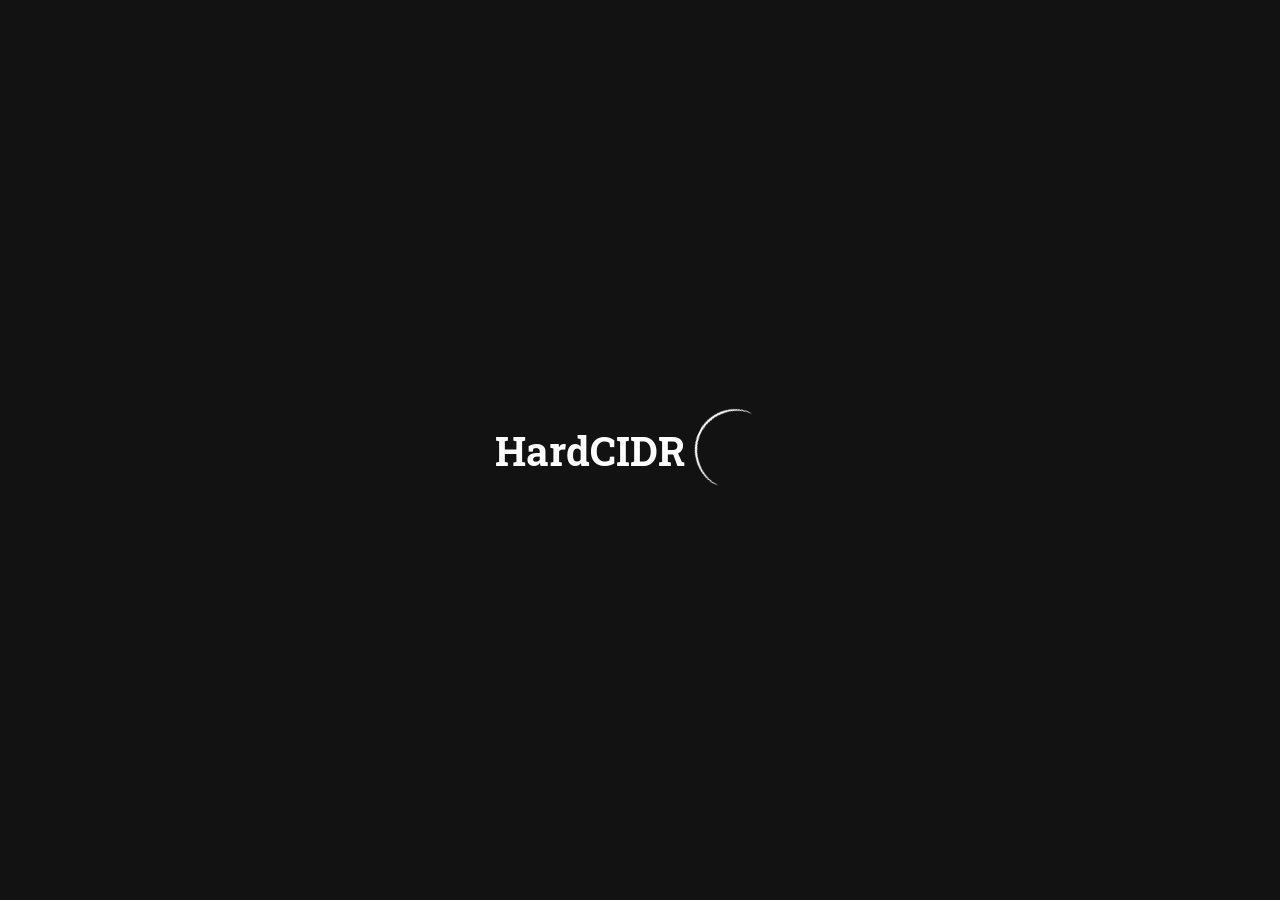
==== index.html @ 66756f62 "initial commit" ====
<!DOCTYPE html>
<html lang="en">
	<head>
		<meta charset="utf-8">
		<title>HardCIDR | Kyle LePrevost</title>
		<meta name="description" content="NAFIDA - Responsive Personal Business Card Template">
		<meta name="viewport" content="width=device-width, initial-scale=1">
		<!-- LinearIcons -->
		<link rel="stylesheet" href="fonts/Linearicons-Free-v1.0.0/Web Font/style.css">
		<!-- Awesomefont -->
		<link rel="stylesheet" href="fonts/font-awesome-4.7.0/css/font-awesome.min.css">
		<!-- General CSS Settings -->
		<link rel="stylesheet" href="css/general_style.css">
		<!-- Main Style of the template -->
		<link rel="stylesheet" href="css/main_style.css">
		<!-- Reseters -->
		<link rel="stylesheet" href="css/reset_style.css">
		<!-- Fav Icon -->
		<link rel="shortcut icon" href="favicon.ico">
	</head>
	<body>
		
		<!-- Youtube Background -->
		<div class="lx-youtube-background">
			<div class="lx-youtube-screen" id="tv" data-video-id="s0ii3Tcz6a8" data-video-start-from="0" ></div>
		</div>
		<!-- End Youtube Background -->

		<!-- Wrapper -->
		<div class="lx-wrapper" data-background="" data-background-color="#000000">	

			<!-- Loader -->
			<div class="lx-loader">
				<h1>HardCIDR</h1>
				<img src="images/ring.svg" alt="Loading" />
			</div>
			<!-- End Loader -->
			
			<!-- Main Content -->
			<div class="lx-g1-f">
				<div class="lx-main-content">					
					<div class="lx-g8-f lx-p-10">
					
						<!-- Main Menu -->
						<div class="lx-main-menu">
							<i class="lnr lnr-menu"></i>
							<ul>
								<li><a href="javascript:;" class="active" data-title="lx-home" data-url="index-3.html#home"><i class="lnr lnr-home"></i>Home</a></li>
								<li><a href="javascript:;" data-title="lx-knowme" data-url="index-3.html#knowme"><i class="lnr lnr-user"></i>About Me</a></li>
								<li><a href="javascript:;" data-title="lx-skills" data-url="index-3.html#skills"><i class="lnr lnr-laptop"></i>My Skills</a></li>
								<li><a href="javascript:;" data-title="lx-resume" data-url="index-3.html#resume"><i class="lnr lnr-graduation-hat"></i>My Resume</a></li>
								<li><a href="javascript:;" data-title="lx-projects" data-url="index-3.html#projects"><i class="lnr lnr-briefcase"></i>My Projects</a></li>
								<li><a href="javascript:;" data-title="lx-contact" data-url="index-3.html#contact"><i class="lnr lnr-envelope"></i>Contact</a></li>
							</ul>						
						</div>
						<!-- End Main Menu -->
						
					</div>
					<div class="lx-g4-3-f">
					
						<!-- Home -->
						<div class="lx-home">
							<div class="lx-home-content">
								<div class="lx-home-overview">
									<h1>Kyle LePrevost</h1>
									<em>Enterprise security nerd.</em>
									<p>Lorem ipsum dolor sit amet, in quodsi vulputate pro. Ius illum vocent mediocritatem an, cule dicta iriure at. Ubique maluisset vel te, his dico vituperata ut. Pro ei phaedrum maluisset. Ex audire suavitate has, ei quodsi tacimates sapientem sed, pri zril ubique ut.</p>
								</div>
								<div class="lx-clear-fix"></div>
								<div class="lx-home-buttons">
									<a href="#">HIRE ME</a>
									<a href="#">DOWNLOAD MY CV</a>
								</div>								
							</div>
						</div>
						<!-- End Home -->

						<!-- Know Me -->
						<div class="lx-knowme lx-blocs">
							<div class="lx-blocs-head">
								<ul>
									<li><a href="javascript:;"><i class="lnr lnr-frame-expand"></i></a></li>
									<li><a href="javascript:;"><i class="lnr lnr-cross"></i></a></li>
								</ul>
								<div class="lx-clear-fix"></div>
							</div>
							<div class="lx-knowme-content lx-blocs-content">
								<h3><span>Know Me</span></h3>
								<p>Lorem ipsum dolor sit amet, in quodsi vulputate pro. Ius illum vocent mediocritatem an, cule dicta iriure at. Ubique maluisset vel te, his dico vituperata ut. Pro ei phaedrum maluisset.</p>
								<div class="lx-g2-f lx-fr">
									<div class="lx-knowme-img">
										<img src="http://placehold.it/720x1100" alt="Edo Mathan" />
									</div>
								</div>								
								<div class="lx-g2-f">
									<p><span>Name</span>Edo Mathan</p>
									<p><span>Age </span>23 years</p>
									<p><span>Citizenship </span>Moroccan</p>
									<p><span>Job </span>Freelancer</p>
									<p><span>Residence </span>Casablanca</p>
									<p><span>Hometown </span>Tetouan</p>
									<p><span>Address </span>59, Rue 1, Jamila 2, CD</p>
									<p><span>Phone </span>(+212) 06 33504106</p>
									<p><span>Fax </span>(+212) 05 22346476</p>
									<p><span>Email </span>lynxtheme@gmail.com</p>
									<div class="lx-quote">
										<h4>Favorate Quote</h4>
										<p>
											<i class="fa fa-quote-left"></i>&nbsp;
											If you win silver, sooner or later people will forget you. But if you win gold, you will become an example. And examples are given not forgotten.
											&nbsp;<i class="fa fa-quote-right"></i>
										</p>
										<em>Aamir Khan, Dangal</em>
									</div>									
								</div>
								<div class="lx-clear-fix"></div>
							</div>
						</div>
						<!-- End Know Me -->						

						<!-- Skills -->
						<div class="lx-skills lx-blocs">
							<div class="lx-blocs-head">
								<ul>
									<li><a href="javascript:;"><i class="lnr lnr-frame-expand"></i></a></li>
									<li><a href="javascript:;"><i class="lnr lnr-cross"></i></a></li>
								</ul>
								<div class="lx-clear-fix"></div>
							</div>
							<div class="lx-skills-content lx-blocs-content">
								<h3><span>Skills</span></h3>
								
								<!-- Programming Skills -->
								<div class="lx-skills-item">
									<h4>Programming languages that I work with</h4>
									<div class="lx-g2-f">
										<div class="lx-skills-description lx-mr-25 lx-mb-40">
											<p>Lorem ipsum dolor sit amet, in quodsi vulputate pro. Ubique maluisset vel te, his dico vituperata ut. Pro ei phaedrum maluisset. Ex audire suavitate has, ei quodsi tacimates sapientem sed, pri zril ubique ut.</p>
											<p>Ius illum vocent mediocritatem an, cule dicta iriure at. Ubique maluisset vel te, his dico vituperata ut. Pro ei phaedrum maluisset.</p>
										</div>
									</div>
									<div class="lx-g2-f">
									
										<!-- Bars -->
										<div class="lx-bars-chart lx-ml-25">
											<div class="lx-bar" data-max="100">
												<p>HTML5</p>
												<div class="lx-bar-counter">0</div>
												<div class="lx-bar-bg">
													<div class="lx-bar-fill">
													</div>
												</div>
											</div>
											<div class="lx-bar" data-max="85">
												<p>CSS3</p>
												<div class="lx-bar-counter">0</div>
												<div class="lx-bar-bg">
													<div class="lx-bar-fill">
													</div>
												</div>
											</div>
											<div class="lx-bar" data-max="90">
												<p>JQuery</p>
												<div class="lx-bar-counter">0</div>
												<div class="lx-bar-bg">
													<div class="lx-bar-fill">
													</div>
												</div>
											</div>
											<div class="lx-bar" data-max="80">
												<p>PHP</p>
												<div class="lx-bar-counter">0</div>
												<div class="lx-bar-bg">
													<div class="lx-bar-fill">
													</div>
												</div>
											</div>
										</div>
										<!-- End Bars -->
										
									</div>
									<div class="lx-clear-fix"></div>
								</div>
								<!-- End Programming Skills -->
								
								<!-- Services -->
								<div class="lx-skills-item">
									<h4>Services That I Provide</h4>
									
									<!-- Boxs -->
									<div class="lx-g4-f">
										<div class="lx-box">
											<i class="lnr lnr-laptop-phone"></i>
											<h4>WEB DESIGN & UI</h4>
											<p>Lorem ipsum dolor sit amet consectetur, adipiscing elit ubique.</p>
										</div>
									</div>
									<div class="lx-g4-f">
										<div class="lx-box">
											<i class="lnr lnr-layers"></i>
											<h4>WIREFRAMES</h4>
											<p>Lorem ipsum dolor sit amet consectetur, adipiscing elit ubique.</p>
										</div>
									</div>
									<div class="lx-g4-f">
										<div class="lx-box active">
											<i class="lnr lnr-diamond"></i>
											<h4>VISUAL DESIGN</h4>
											<p>Lorem ipsum dolor sit amet consectetur, adipiscing elit ubique.</p>
										</div>
									</div>
									<div class="lx-g4-f">
										<div class="lx-box">
											<i class="lnr lnr-smartphone"></i>
											<h4>MOBILE APP DESIGN</h4>
											<p>Lorem ipsum dolor sit amet consectetur, adipiscing elit ubique.</p>
										</div>
									</div>
									<div class="lx-clear-fix"></div>
									<!-- End Boxs -->
									
								</div>
								<!-- End Services -->
								
								<!-- Number -->
								<div class="lx-skills-item">
									<h4>Numbers that I'm proud of</h4>
									
									<!-- Numbers -->	
									<div class="lx-g4-f">
										<div class="lx-numbers">
											<h4>139</h4>
											<p>Satisfied Client</p>
										</div>
									</div>
									<div class="lx-g4-f">
										<div class="lx-numbers">
											<h4>300</h4>
											<p>Realized Project</p>
										</div>
									</div>
									<div class="lx-g4-f">
										<div class="lx-numbers">
											<h4>234</h4>
											<p>Appereciations</p>
										</div>
									</div>	
									<div class="lx-g4-f">
										<div class="lx-numbers">
											<h4>1257</h4>
											<p>Purchases</p>
										</div>
									</div>	
									<div class="lx-clear-fix"></div>
									<!-- End Numbers -->
									
								</div>
								<!-- End Numbers -->

								<!-- Languages -->
								<div class="lx-skills-item">
									<h4>Languages that I speak</h4>
									<div class="lx-g2-f">
									
										<!-- Bars -->
										<div class="lx-bars-chart lx-mr-25">
											<div class="lx-bar" data-max="100">
												<p>ARABIC</p>
												<div class="lx-bar-counter">0</div>
												<div class="lx-bar-bg">
													<div class="lx-bar-fill">
													</div>
												</div>
											</div>
											<div class="lx-bar" data-max="85">
												<p>ENGLISH</p>
												<div class="lx-bar-counter">0</div>
												<div class="lx-bar-bg">
													<div class="lx-bar-fill">
													</div>
												</div>
											</div>
											<div class="lx-bar" data-max="80">
												<p>FRENCH</p>
												<div class="lx-bar-counter">0</div>
												<div class="lx-bar-bg">
													<div class="lx-bar-fill">
													</div>
												</div>
											</div>
											<div class="lx-bar" data-max="70">
												<p>SPANISH</p>
												<div class="lx-bar-counter">0</div>
												<div class="lx-bar-bg">
													<div class="lx-bar-fill">
													</div>
												</div>
											</div>	
										</div>
										<!-- End Bars -->
										
									</div>
									<div class="lx-g2-f">
										<div class="lx-skills-description lx-ml-25 lx-mt-40">
											<p>Lorem ipsum dolor sit amet, in quodsi vulputate pro. Ubique maluisset vel te, his dico vituperata ut. Pro ei phaedrum maluisset. Ex audire suavitate has, ei quodsi tacimates sapientem sed, pri zril ubique ut.</p>
											<p>Ius illum vocent mediocritatem an, cule dicta iriure at. Ubique maluisset vel te, his dico vituperata ut. Pro ei phaedrum maluisset.</p>
										</div>
									</div>
									<div class="lx-clear-fix"></div>
								</div>
								<!-- End Languages -->	
								
							</div>
						</div>
						<!-- End Skills -->
						
						<!-- Resume -->
						<div class="lx-resume lx-blocs">
							<div class="lx-blocs-head">
								<ul>
									<li><a href="javascript:;"><i class="lnr lnr-frame-expand"></i></a></li>
									<li><a href="javascript:;"><i class="lnr lnr-cross"></i></a></li>
								</ul>
								<div class="lx-clear-fix"></div>
							</div>
							<div class="lx-resume-content lx-blocs-content">
								<h3><span>Resume</span></h3>
								
								<!-- Experiences -->
								<div class="lx-resume-item">
									<h4>Experiences</h4>
									<ul>
										<li>
											<h4>Mid-level designer at Envato Market</h4>
											<span>June 2016 - Up to now</span>
											<p>Quisque semper justo at risus. Donec venenatis, turpis vel hendrerit interdum, dui ligula ultricies purus, elit magna vulputate arcu, vel tempus metus leo non est. Etiam sit amet lectus quis est congue mollis. Phasellus congue lacus eget neque.</p>
										</li>							
										<li>
											<h4>Web designer & Developer at Google </h4>
											<span>February 2015 - Mai 2016</span>
											<p>Purus, sed posuere libero dui id orci. Nam congue, pede vitae dapibus aliquet, elit magna vulputate arcu, vel tempus metus leo non est. Etiam sit amet lectus quis est congue mollis. Phasellus congue lacus eget neque. Phasellus ornare.</p>
										</li>							
										<li>
											<h4>Front-end designer at Pixel Touch</h4>
											<span>Mai 2013 - January 2015</span>
											<p>Quisque semper justo at risus. Donec venenatis, turpis vel hendrerit interdum, dui ligula ultricies purus, sed posuere libero dui id orci. Etiam sit amet lectus quis est congue mollis. Phasellus congue lacus eget neque. </p>
										</li>							
										<li>
											<h4>Art & Creative director at Ebisoft</h4>
											<span>June 2012 - April 2013</span>
											<p>Sed posuere libero dui id orci. Nam congue, pede vitae dapibus aliquet, elit magna vulputate arcu, vel tempus metus leo non est. Etiam sit amet lectus quis est congue mollis. Phasellus congue lacus eget neque.</p>
										</li>
									</ul>							
								</div>
								<!-- End Experiences -->
								
								<!-- Studies -->
								<div class="lx-resume-item">
									<h4>Studies</h4>
									<ul>
										<li>
											<h4>Cambridge Universirty</h4>
											<span>Spetember 2009 - June 2012</span>
											<p>Quisque semper justo at risus. Donec venenatis, turpis vel hendrerit interdum, dui ligula ultricies purus, sed posuere libero dui id orci. Etiam sit amet lectus quis est congue mollis. Phasellus congue lacus eget neque. </p>
										</li>
										<li>
											<h4>ISTA Ben Msik Training Center</h4>
											<span>September 2007 - June 2009</span>
											<p>Purus, sed posuere libero dui id orci. Nam congue, pede vitae dapibus aliquet, elit magna vulputate arcu, vel tempus metus leo non est. Etiam sit amet lectus quis est congue mollis. Phasellus congue lacus eget neque. Phasellus ornare.</p>
										</li>
										<li>
											<h4>Mly Ismail High School</h4>
											<span>September 2003 - June 2006</span>
											<p>Sed posuere libero dui id orci. Nam congue, pede vitae dapibus aliquet, elit magna vulputate arcu, vel tempus metus leo non est. Etiam sit amet lectus quis est congue mollis. Phasellus congue lacus eget neque.</p>
										</li>
									</ul>							
								</div>
								<!-- End Studies -->
								
							</div>
						</div>
						<!-- End Resume -->
		
						<!-- My Projects -->
						<div class="lx-projects lx-blocs">
							<div class="lx-blocs-head">
								<ul>
									<li><a href="javascript:;"><i class="lnr lnr-frame-expand"></i></a></li>
									<li><a href="javascript:;"><i class="lnr lnr-cross"></i></a></li>
								</ul>
								<div class="lx-clear-fix"></div>
							</div>
							<div class="lx-projects-content lx-blocs-content">	
								<h3><span>Projects</span></h3>
								<div class="lx-g2-f">
									<div class="lx-projects-item lx-mr-25">
										<i class="fa fa-search-plus"></i>
										<div class="lx-projects-item-img">
											<img src="http://placehold.it/1650x1100" alt="Combine Harvester Pouring Grain into Trailer Towed by Tractor" />
										</div>
										<div class="lx-projects-item-info">
											<h4><a href="#" target="_blank">Combine Harvester Pouring Grain into Trailer Towed by Tractor</a></h4>
											<p>Ubique maluisset vel te, his dico vituperata ut. Pro ei phaedrum maluisset. Ex audire suavitate has.</p>
										</div>
									</div>
								</div>
								<div class="lx-g2-f">
									<div class="lx-projects-item lx-ml-25">
										<i class="fa fa-search-plus"></i>
										<div class="lx-projects-item-img">
											<img src="http://placehold.it/1650x1100" alt="Outdoor Garden Office Working Desk With Laptop" />
										</div>
										<div class="lx-projects-item-info">
											<h4><a href="#" target="_blank">Outdoor Garden Office Working Desk With Laptop</a></h4>
											<p>Ubique maluisset vel te, his dico vituperata ut. Pro ei phaedrum maluisset. Ex audire suavitate has.</p>
										</div>
									</div>
								</div>
								<div class="lx-clear-fix"></div>
								<div class="lx-g2-f">
									<div class="lx-projects-item lx-mr-25">
										<i class="fa fa-search-plus"></i>
										<div class="lx-projects-item-img">
											<img src="http://placehold.it/1650x1100" alt="Black And White Locked Fence Close Up" />
										</div>
										<div class="lx-projects-item-info">
											<h4><a href="#" target="_blank">Black And White Locked Fence Close Up</a></h4>
											<p>Ubique maluisset vel te, his dico vituperata ut. Pro ei phaedrum maluisset. Ex audire suavitate has. Pro ei phaedrum maluisset.</p>
										</div>
									</div>
								</div>
								<div class="lx-g2-f">
									<div class="lx-projects-item lx-ml-25">
										<i class="fa fa-search-plus"></i>
										<div class="lx-projects-item-img">
											<img src="http://placehold.it/1650x1100" alt="Prague Old Town Square Houses and Panorama" />
										</div>
										<div class="lx-projects-item-info">
											<h4><a href="#" target="_blank">Prague Old Town Square Houses and Panorama</a></h4>
											<p>Ubique maluisset vel te, his dico vituperata ut. Pro ei phaedrum maluisset. Ex audire suavitate has.</p>
										</div>
									</div>
								</div>
								<div class="lx-clear-fix"></div>								
								<div class="lx-g2-f">
									<div class="lx-projects-item lx-mr-25">
										<i class="fa fa-search-plus"></i>
										<div class="lx-projects-item-img">
											<img src="http://placehold.it/1650x1100" alt="Charles Bridge and Vltava River" />
										</div>
										<div class="lx-projects-item-info">
											<h4><a href="#" target="_blank">Charles Bridge and Vltava River</a></h4>
											<p>Ubique maluisset vel te, his dico vituperata ut. Pro ei phaedrum maluisset. Ex audire suavitate has. Pro ei phaedrum maluisset.</p>
										</div>
									</div>
								</div>
								<div class="lx-g2-f">
									<div class="lx-projects-item lx-ml-25">
										<i class="fa fa-search-plus"></i>
										<div class="lx-projects-item-img">
											<img src="http://placehold.it/1650x1100" alt="Astronomical Clock in the Old Town Square" />
										</div>
										<div class="lx-projects-item-info">
											<h4><a href="#" target="_blank">Astronomical Clock in the Old Town Square</a></h4>
											<p>Ubique maluisset vel te, his dico vituperata ut. Pro ei phaedrum maluisset. Ex audire suavitate has.</p>
										</div>
									</div>
								</div>
								<div class="lx-clear-fix"></div>
								<div class="lx-g2-f">
									<div class="lx-projects-item lx-mr-25">
										<i class="fa fa-search-plus"></i>
										<div class="lx-projects-item-img">
											<img src="http://placehold.it/1650x1100" alt="Sweet Yummy Chocolate Cake" />
										</div>
										<div class="lx-projects-item-info">
											<h4><a href="#" target="_blank">Sweet Yummy Chocolate Cake</a></h4>
											<p>Ubique maluisset vel te, his dico vituperata ut. Pro ei phaedrum maluisset. Ex audire suavitate has.</p>
										</div>
									</div>
								</div>
								<div class="lx-g2-f">
									<div class="lx-projects-item lx-ml-25">
										<i class="fa fa-search-plus"></i>
										<div class="lx-projects-item-img">
											<img src="http://placehold.it/1650x1100" alt="Baking Christmas Lovely Hearts Sweets" />
										</div>
										<div class="lx-projects-item-info">
											<h4><a href="#" target="_blank">Baking Christmas Lovely Hearts Sweets</a></h4>
											<p>Ubique maluisset vel te, his dico vituperata ut. Pro ei phaedrum maluisset. Ex audire suavitate has.</p>
										</div>
									</div>
								</div>
								<div class="lx-clear-fix"></div>
								<!-- End Portfolio -->
								
							</div>
						</div>
						<!-- End Projects -->
						
						<!-- Blog -->
						<div class="lx-blog lx-blocs">
							<div class="lx-blocs-head">
								<ul>
									<li><a href="javascript:;"><i class="lnr lnr-frame-expand"></i></a></li>
									<li><a href="javascript:;"><i class="lnr lnr-cross"></i></a></li>
								</ul>
								<div class="lx-clear-fix"></div>
							</div>
							<div class="lx-blog-content lx-blocs-content">
								<h3><span>Blog</span></h3>
								<div class="lx-blog-item">
									<div class="lx-blog-img">
										<p>January 19, 2017 20:20</p>
										<img src="http://placehold.it/1650x630" alt="Black And White Locked Fence Close Up" />
									</div>
									<div class="lx-blog-info">
										<h4><a href="single-post-transparent.html">Black And White Locked Fence Close Up</a></h4>
										<p>Quisque semper justo at risus. Donec venenatis, turpis vel hendrerit interdum, dui ligula ultricies purus, elit magna vulputate arcu, vel tempus metus leo non est. Etiam sit amet lectus quis est congue mollis. Phasellus congue lacus eget neque.</p>
										<em>By Edo Nathan</em>
									</div>
								</div>
								<div class="lx-blog-item">
									<div class="lx-blog-img">
										<p>January 19, 2017 20:20</p>
										<img src="http://placehold.it/1650x630" alt="Baking Christmas Lovely Hearts Sweets" />
									</div>
									<div class="lx-blog-info">
										<h4><a href="single-post-transparent.html">Baking Christmas Lovely Hearts Sweets</a></h4>
										<p>Quisque semper justo at risus. Donec venenatis, turpis vel hendrerit interdum, dui ligula ultricies purus, elit magna vulputate arcu, vel tempus metus leo non est. Etiam sit amet lectus quis est congue mollis. Phasellus congue lacus eget neque.</p>
										<em>By Edo Nathan</em>
									</div>
								</div>
								<div class="lx-blog-item">
									<div class="lx-blog-img">
										<p>January 19, 2017 20:20</p>
										<img src="http://placehold.it/1650x630" alt="Astronomical Clock in the Old Town Square" />
									</div>
									<div class="lx-blog-info">
										<h4><a href="single-post-transparent.html">Astronomical Clock in the Old Town Square</a></h4>
										<p>Quisque semper justo at risus. Donec venenatis, turpis vel hendrerit interdum, dui ligula ultricies purus, elit magna vulputate arcu, vel tempus metus leo non est. Etiam sit amet lectus quis est congue mollis. Phasellus congue lacus eget neque.</p>
										<em>By Edo Nathan</em>
									</div>
								</div>
								<!-- Blog Load More Button -->
								<div class="lx-blog-load-more">
									<a href="javascript:;" class="lx-load-more-btn"><i class="fa fa-refresh"></i>&nbsp;Load more ...</a>
								</div>								
							</div>
						</div>
						<!-- End Blog -->
						
						<!-- Contact -->
						<div class="lx-contact lx-blocs">
							<div class="lx-blocs-head">
								<ul>
									<li><a href="javascript:;"><i class="lnr lnr-frame-expand"></i></a></li>
									<li><a href="javascript:;"><i class="lnr lnr-cross"></i></a></li>
								</ul>
								<div class="lx-clear-fix"></div>
							</div>
							<div class="lx-contact-content lx-blocs-content">
								<h3><span>Contact</span></h3>
								
								<!-- Contact Boxes -->
								<div class="lx-g3-f">
									<div class="lx-box-contact">
										<i class="fa fa-mobile"></i>
										<strong>Call or send me a fax</strong>
										<p>(+212) 06 33504106</p>
									</div>
								</div>
								<div class="lx-g3-f">
									<div class="lx-box-contact">
										<i class="fa fa-envelope-o"></i>
										<strong>Send me an email</strong>
										<p>nafida@gmail.com</p>
									</div>
								</div>
								<div class="lx-g3-f">
									<div class="lx-box-contact">
										<i class="fa fa-map-marker"></i>
										<strong>Pay me a visit</strong>
										<p>59, Rue 1, Jamila 2, CD</p>
									</div>
								</div>
								<!-- End Contact Boxes -->
								
								<div class="lx-clear-fix"></div>
								<form action="#" method="post" autocomplete="off">
									<h4>LEAVE ME A MESSAGE</h4>
									<p>You can ask me about anything here, just type your name and e-mail and I'll answer you as soon as possible.</p>
									<div class="lx-contact-saved"></div>
									<div class="lx-contact-field">
										<input type="text" name="fullname" placeholder="Your fullname here ..." />
										<i class="fa fa-user"></i>
									</div>
									<div class="lx-contact-field">
										<input type="text" name="email" placeholder="Your e-mail here ..." />
										<i class="fa fa-envelope-o"></i>
									</div>
									<div class="lx-contact-field">
										<textarea name="message" placeholder="Your message here ..."></textarea>
										<i class="fa fa-comment"></i>
									</div>
									<input type="button" name="submit" value="GET IN TOUCH" />
								</form>
								<div class="lx-clear-fix"></div>
							</div>
						</div>
						<!-- End Contact -->
						
					</div>
					<div class="lx-g8-f">
					
						<!-- Side Bar -->
						<div class="lx-side-bar">
							<br>
							<br>
							<br>
							<br>
														<br>
							<br>
							<br>
							<br>							<br>
							<br>
							<div class="lx-social-media">
								<ul>
									<li><a href="" target="_blank"><i class="fa fa-facebook"></i></a></li>
									<li><a href="" target="_blank"><i class="fa fa-twitter"></i></a></li>
									<li><a href="" target="_blank"><i class="fa fa-google-plus"></i></a></li>
									<li><a href="" target="_blank"><i class="fa fa-youtube"></i></a></li>
								</ul>
							</div>
						</div>
						<!-- End Side Bar -->
						
					</div>
				</div>
			</div>
			<!-- End Main Content -->
			
			<!-- Popup -->
			<div class="lx-popup">
				<div class="lx-popup-inside">
					<a href="javascript:;"><i class="fa fa-caret-left"></i></a>
					<a href="javascript:;"><i class="fa fa-caret-right"></i></a>
					<div class="lx-popup-content">
						<div class="lx-popup-image">
							<a href="javascript:;"><i class="lnr lnr-cross"></i></a>
							<img src="#" alt="image title here" />
						</div>
						<div class="lx-popup-details">
							<ul>
								<li><span></span></li>
								<li><span></span></li>
							</ul>
						</div>
					</div>
				</div>
			</div>
			<!-- End Popup -->	
			
			<div class="lx-clear-fix"></div>
		</div>
		<!-- JQuery -->
		<script src="js/jquery-1.12.4.min.js"></script>
		<!-- Popup Script -->
		<script src="js/jquery.popup.js"></script>
		<!-- Youtube Background Script -->	
		<script src="js/jquery.youtube.player.js"></script>	
		<!-- Main Script -->
		<script src="js/script.js"></script>		
	</body>
</html>
---- fonts/Linearicons-Free-v1.0.0/Web Font/style.css ----
@font-face {
	font-family: 'Linearicons-Free';
	src:url('fonts/Linearicons-Free.eot?w118d');
	src:url('fonts/Linearicons-Free.eot?#iefixw118d') format('embedded-opentype'),
		url('fonts/Linearicons-Free.woff2?w118d') format('woff2'),
		url('fonts/Linearicons-Free.woff?w118d') format('woff'),
		url('fonts/Linearicons-Free.ttf?w118d') format('truetype'),
		url('fonts/Linearicons-Free.svg?w118d#Linearicons-Free') format('svg');
	font-weight: normal;
	font-style: normal;
}

.lnr {
	font-family: 'Linearicons-Free';
	speak: none;
	font-style: normal;
	font-weight: normal;
	font-variant: normal;
	text-transform: none;
	line-height: 1;

	/* Better Font Rendering =========== */
	-webkit-font-smoothing: antialiased;
	-moz-osx-font-smoothing: grayscale;
}

.lnr-home:before {
	content: "\e800";
}
.lnr-apartment:before {
	content: "\e801";
}
.lnr-pencil:before {
	content: "\e802";
}
.lnr-magic-wand:before {
	content: "\e803";
}
.lnr-drop:before {
	content: "\e804";
}
.lnr-lighter:before {
	content: "\e805";
}
.lnr-poop:before {
	content: "\e806";
}
.lnr-sun:before {
	content: "\e807";
}
.lnr-moon:before {
	content: "\e808";
}
.lnr-cloud:before {
	content: "\e809";
}
.lnr-cloud-upload:before {
	content: "\e80a";
}
.lnr-cloud-download:before {
	content: "\e80b";
}
.lnr-cloud-sync:before {
	content: "\e80c";
}
.lnr-cloud-check:before {
	content: "\e80d";
}
.lnr-database:before {
	content: "\e80e";
}
.lnr-lock:before {
	content: "\e80f";
}
.lnr-cog:before {
	content: "\e810";
}
.lnr-trash:before {
	content: "\e811";
}
.lnr-dice:before {
	content: "\e812";
}
.lnr-heart:before {
	content: "\e813";
}
.lnr-star:before {
	content: "\e814";
}
.lnr-star-half:before {
	content: "\e815";
}
.lnr-star-empty:before {
	content: "\e816";
}
.lnr-flag:before {
	content: "\e817";
}
.lnr-envelope:before {
	content: "\e818";
}
.lnr-paperclip:before {
	content: "\e819";
}
.lnr-inbox:before {
	content: "\e81a";
}
.lnr-eye:before {
	content: "\e81b";
}
.lnr-printer:before {
	content: "\e81c";
}
.lnr-file-empty:before {
	content: "\e81d";
}
.lnr-file-add:before {
	content: "\e81e";
}
.lnr-enter:before {
	content: "\e81f";
}
.lnr-exit:before {
	content: "\e820";
}
.lnr-graduation-hat:before {
	content: "\e821";
}
.lnr-license:before {
	content: "\e822";
}
.lnr-music-note:before {
	content: "\e823";
}
.lnr-film-play:before {
	content: "\e824";
}
.lnr-camera-video:before {
	content: "\e825";
}
.lnr-camera:before {
	content: "\e826";
}
.lnr-picture:before {
	content: "\e827";
}
.lnr-book:before {
	content: "\e828";
}
.lnr-bookmark:before {
	content: "\e829";
}
.lnr-user:before {
	content: "\e82a";
}
.lnr-users:before {
	content: "\e82b";
}
.lnr-shirt:before {
	content: "\e82c";
}
.lnr-store:before {
	content: "\e82d";
}
.lnr-cart:before {
	content: "\e82e";
}
.lnr-tag:before {
	content: "\e82f";
}
.lnr-phone-handset:before {
	content: "\e830";
}
.lnr-phone:before {
	content: "\e831";
}
.lnr-pushpin:before {
	content: "\e832";
}
.lnr-map-marker:before {
	content: "\e833";
}
.lnr-map:before {
	content: "\e834";
}
.lnr-location:before {
	content: "\e835";
}
.lnr-calendar-full:before {
	content: "\e836";
}
.lnr-keyboard:before {
	content: "\e837";
}
.lnr-spell-check:before {
	content: "\e838";
}
.lnr-screen:before {
	content: "\e839";
}
.lnr-smartphone:before {
	content: "\e83a";
}
.lnr-tablet:before {
	content: "\e83b";
}
.lnr-laptop:before {
	content: "\e83c";
}
.lnr-laptop-phone:before {
	content: "\e83d";
}
.lnr-power-switch:before {
	content: "\e83e";
}
.lnr-bubble:before {
	content: "\e83f";
}
.lnr-heart-pulse:before {
	content: "\e840";
}
.lnr-construction:before {
	content: "\e841";
}
.lnr-pie-chart:before {
	content: "\e842";
}
.lnr-chart-bars:before {
	content: "\e843";
}
.lnr-gift:before {
	content: "\e844";
}
.lnr-diamond:before {
	content: "\e845";
}
.lnr-linearicons:before {
	content: "\e846";
}
.lnr-dinner:before {
	content: "\e847";
}
.lnr-coffee-cup:before {
	content: "\e848";
}
.lnr-leaf:before {
	content: "\e849";
}
.lnr-paw:before {
	content: "\e84a";
}
.lnr-rocket:before {
	content: "\e84b";
}
.lnr-briefcase:before {
	content: "\e84c";
}
.lnr-bus:before {
	content: "\e84d";
}
.lnr-car:before {
	content: "\e84e";
}
.lnr-train:before {
	content: "\e84f";
}
.lnr-bicycle:before {
	content: "\e850";
}
.lnr-wheelchair:before {
	content: "\e851";
}
.lnr-select:before {
	content: "\e852";
}
.lnr-earth:before {
	content: "\e853";
}
.lnr-smile:before {
	content: "\e854";
}
.lnr-sad:before {
	content: "\e855";
}
.lnr-neutral:before {
	content: "\e856";
}
.lnr-mustache:before {
	content: "\e857";
}
.lnr-alarm:before {
	content: "\e858";
}
.lnr-bullhorn:before {
	content: "\e859";
}
.lnr-volume-high:before {
	content: "\e85a";
}
.lnr-volume-medium:before {
	content: "\e85b";
}
.lnr-volume-low:before {
	content: "\e85c";
}
.lnr-volume:before {
	content: "\e85d";
}
.lnr-mic:before {
	content: "\e85e";
}
.lnr-hourglass:before {
	content: "\e85f";
}
.lnr-undo:before {
	content: "\e860";
}
.lnr-redo:before {
	content: "\e861";
}
.lnr-sync:before {
	content: "\e862";
}
.lnr-history:before {
	content: "\e863";
}
.lnr-clock:before {
	content: "\e864";
}
.lnr-download:before {
	content: "\e865";
}
.lnr-upload:before {
	content: "\e866";
}
.lnr-enter-down:before {
	content: "\e867";
}
.lnr-exit-up:before {
	content: "\e868";
}
.lnr-bug:before {
	content: "\e869";
}
.lnr-code:before {
	content: "\e86a";
}
.lnr-link:before {
	content: "\e86b";
}
.lnr-unlink:before {
	content: "\e86c";
}
.lnr-thumbs-up:before {
	content: "\e86d";
}
.lnr-thumbs-down:before {
	content: "\e86e";
}
.lnr-magnifier:before {
	content: "\e86f";
}
.lnr-cross:before {
	content: "\e870";
}
.lnr-menu:before {
	content: "\e871";
}
.lnr-list:before {
	content: "\e872";
}
.lnr-chevron-up:before {
	content: "\e873";
}
.lnr-chevron-down:before {
	content: "\e874";
}
.lnr-chevron-left:before {
	content: "\e875";
}
.lnr-chevron-right:before {
	content: "\e876";
}
.lnr-arrow-up:before {
	content: "\e877";
}
.lnr-arrow-down:before {
	content: "\e878";
}
.lnr-arrow-left:before {
	content: "\e879";
}
.lnr-arrow-right:before {
	content: "\e87a";
}
.lnr-move:before {
	content: "\e87b";
}
.lnr-warning:before {
	content: "\e87c";
}
.lnr-question-circle:before {
	content: "\e87d";
}
.lnr-menu-circle:before {
	content: "\e87e";
}
.lnr-checkmark-circle:before {
	content: "\e87f";
}
.lnr-cross-circle:before {
	content: "\e880";
}
.lnr-plus-circle:before {
	content: "\e881";
}
.lnr-circle-minus:before {
	content: "\e882";
}
.lnr-arrow-up-circle:before {
	content: "\e883";
}
.lnr-arrow-down-circle:before {
	content: "\e884";
}
.lnr-arrow-left-circle:before {
	content: "\e885";
}
.lnr-arrow-right-circle:before {
	content: "\e886";
}
.lnr-chevron-up-circle:before {
	content: "\e887";
}
.lnr-chevron-down-circle:before {
	content: "\e888";
}
.lnr-chevron-left-circle:before {
	content: "\e889";
}
.lnr-chevron-right-circle:before {
	content: "\e88a";
}
.lnr-crop:before {
	content: "\e88b";
}
.lnr-frame-expand:before {
	content: "\e88c";
}
.lnr-frame-contract:before {
	content: "\e88d";
}
.lnr-layers:before {
	content: "\e88e";
}
.lnr-funnel:before {
	content: "\e88f";
}
.lnr-text-format:before {
	content: "\e890";
}
.lnr-text-format-remove:before {
	content: "\e891";
}
.lnr-text-size:before {
	content: "\e892";
}
.lnr-bold:before {
	content: "\e893";
}
.lnr-italic:before {
	content: "\e894";
}
.lnr-underline:before {
	content: "\e895";
}
.lnr-strikethrough:before {
	content: "\e896";
}
.lnr-highlight:before {
	content: "\e897";
}
.lnr-text-align-left:before {
	content: "\e898";
}
.lnr-text-align-center:before {
	content: "\e899";
}
.lnr-text-align-right:before {
	content: "\e89a";
}
.lnr-text-align-justify:before {
	content: "\e89b";
}
.lnr-line-spacing:before {
	content: "\e89c";
}
.lnr-indent-increase:before {
	content: "\e89d";
}
.lnr-indent-decrease:before {
	content: "\e89e";
}
.lnr-pilcrow:before {
	content: "\e89f";
}
.lnr-direction-ltr:before {
	content: "\e8a0";
}
.lnr-direction-rtl:before {
	content: "\e8a1";
}
.lnr-page-break:before {
	content: "\e8a2";
}
.lnr-sort-alpha-asc:before {
	content: "\e8a3";
}
.lnr-sort-amount-asc:before {
	content: "\e8a4";
}
.lnr-hand:before {
	content: "\e8a5";
}
.lnr-pointer-up:before {
	content: "\e8a6";
}
.lnr-pointer-right:before {
	content: "\e8a7";
}
.lnr-pointer-down:before {
	content: "\e8a8";
}
.lnr-pointer-left:before {
	content: "\e8a9";
}
---- css/general_style.css ----
/* Import Google Fonts */
@import 'https://fonts.googleapis.com/css?family=Open+Sans|Source+Sans+Pro|Julius+Sans+One|Bree+Serif|Changa|Lalezar|Roboto+Slab|Arvo|Abel|Courgette';

/* Set a unified style */
*{
	box-sizing:border-box;
	margin:0px;
	padding:0px;
	text-decoration:none;
	list-style:none;
	border:0px;
}
body{
	font-size:14px;
	font-family:'Open Sans';
}

input:focus,
select:focus,
textarea:focus,
button:focus {
    outline: none;
}
*::-webkit-scrollbar {
    width: 10px;
}
*::-webkit-scrollbar-track {
	background:#F8F8F8;
}
*::-webkit-scrollbar-thumb {
	background:#929292;
}

p{
	font-size:16px;
	font-family:'Source Sans Pro';
	line-height:26px;
	color:#424242;
}

/* Set a clear fix */
.lx-clear-fix{
	clear:both;
}

/* Set the layouts */
.lx-g1{
	position:relative;
	width:100%;
	padding:15px;
	opacity:1.0;
	-webkit-transition: all 0.8s;
	transition: all 0.8s;
}
.lx-g1-f{
	position:relative;
	width:100%;
	opacity:1.0;
	-webkit-transition: all 0.8s;
	transition: all 0.8s;
}
.lx-g2{
	float:left;
	position:relative;
	width:50%;
	padding:15px;
	opacity:1.0;
	-webkit-transition: all 0.8s;
	transition: all 0.8s;
}
.lx-g2-f{
	float:left;
	position:relative;
	width:50%;
	opacity:1.0;
	-webkit-transition: all 0.8s;
	transition: all 0.8s;
}
.lx-g3{
	float:left;
	position:relative;
	width:33.33%;
	padding:15px;
	opacity:1.0;
	-webkit-transition: all 0.8s;
	transition: all 0.8s;
}
.lx-g3-f{
	float:left;
	position:relative;
	width:33.33%;
	opacity:1.0;
	-webkit-transition: all 0.8s;
	transition: all 0.8s;
}
.lx-g3-2{
	float:left;
	position:relative;
	width:66.66%;
	padding:15px;
	opacity:1.0;
	-webkit-transition: all 0.8s;
	transition: all 0.8s;
}
.lx-g3-2-f{
	float:left;
	position:relative;
	width:66.66%;
	opacity:1.0;
	-webkit-transition: all 0.8s;
	transition: all 0.8s;
}
.lx-g4{
	float:left;
	position:relative;
	width:25%;
	padding:15px;
	opacity:1.0;
	-webkit-transition: all 0.8s;
	transition: all 0.8s;
}
.lx-g4-f{
	float:left;
	position:relative;
	width:25%;
	opacity:1.0;
	-webkit-transition: all 0.8s;
	transition: all 0.8s;
}
.lx-g4-3{
	float:left;
	position:relative;
	width:75%;
	padding:15px;
	opacity:1.0;
	-webkit-transition: all 0.8s;
	transition: all 0.8s;
}
.lx-g4-3-f{
	float:left;
	position:relative;
	width:75%;
	opacity:1.0;
	-webkit-transition: all 0.8s;
	transition: all 0.8s;
}
.lx-g5{
	float:left;
	position:relative;
	width:20%;
	padding:15px;
	opacity:1.0;
	-webkit-transition: all 0.8s;
	transition: all 0.8s;
}
.lx-g5-f{
	float:left;
	position:relative;
	width:20%;
	opacity:1.0;
	-webkit-transition: all 0.8s;
	transition: all 0.8s;
}
.lx-g5-2{
	float:left;
	position:relative;
	width:40%;
	padding:15px;
	opacity:1.0;
	-webkit-transition: all 0.8s;
	transition: all 0.8s;
}
.lx-g5-2-f{
	float:left;
	position:relative;
	width:40%;
	opacity:1.0;
	-webkit-transition: all 0.8s;
	transition: all 0.8s;
}
.lx-g5-3{
	float:left;
	position:relative;
	width:60%;
	padding:15px;
	opacity:1.0;
	-webkit-transition: all 0.8s;
	transition: all 0.8s;
}
.lx-g5-3-f{
	float:left;
	position:relative;
	width:60%;
	opacity:1.0;
	-webkit-transition: all 0.8s;
	transition: all 0.8s;
}
.lx-g5-4{
	float:left;
	position:relative;
	width:80%;
	padding:15px;
	opacity:1.0;
	-webkit-transition: all 0.8s;
	transition: all 0.8s;
}
.lx-g5-4-f{
	float:left;
	position:relative;
	width:80%;
	opacity:1.0;
	-webkit-transition: all 0.8s;
	transition: all 0.8s;
}
.lx-g6{
	float:left;
	position:relative;
	width:16.66%;
	padding:15px;
	opacity:1.0;
	-webkit-transition: all 0.8s;
	transition: all 0.8s;
}
.lx-g6-f{
	float:left;
	position:relative;
	width:16.66%;
	opacity:1.0;
	-webkit-transition: all 0.8s;
	transition: all 0.8s;
}
.lx-g6-5{
	float:left;
	position:relative;
	width:83.33%;
	padding:15px;
	opacity:1.0;
	-webkit-transition: all 0.8s;
	transition: all 0.8s;
}
.lx-g6-5-f{
	float:left;
	position:relative;
	width:83.33%;
	opacity:1.0;
	-webkit-transition: all 0.8s;
	transition: all 0.8s;
}
.lx-g8{
	float:left;
	position:relative;
	width:12.5%;
	padding:15px;
	opacity:1.0;
	-webkit-transition: all 0.8s;
	transition: all 0.8s;
}
.lx-g8-f{
	float:left;
	position:relative;
	width:12.5%;
	opacity:1.0;
	-webkit-transition: all 0.8s;
	transition: all 0.8s;
}
.lx-g8-7{
	float:left;
	position:relative;
	width:87.5%;
	padding:15px;
	opacity:1.0;
	-webkit-transition: all 0.8s;
	transition: all 0.8s;
}
.lx-g8-7-f{
	float:left;
	position:relative;
	width:87.5%;
	opacity:1.0;
	-webkit-transition: all 0.8s;
	transition: all 0.8s;
}
@media(max-width:768px){
	.lx-g1{
		width:100%;
	}
	.lx-g1-f{
		width:100%;
	}
	.lx-g2{
		width:100%;
	}
	.lx-g2-f{
		width:100%;
	}
	.lx-g3{
		width:100%;
	}
	.lx-g3-f{
		width:100%;
	}
	.lx-g3-2{
		width:100%;
	}
	.lx-g3-2-f{
		width:100%;
	}
	.lx-g4{
		width:100%;
	}
	.lx-g4-f{
		width:100%;
	}
	.lx-g4-3{
		width:100%;
	}
	.lx-g4-3-f{
		width:100%;
	}
	.lx-g5{
		width:100%;
	}
	.lx-g5-f{
		width:100%;
	}
	.lx-g5-2{
		width:100%;
	}
	.lx-g5-2-f{
		width:100%;
	}
	.lx-g5-3{
		width:100%;
	}
	.lx-g5-3-f{
		width:100%;
	}
	.lx-g5-4{
		width:100%;
	}
	.lx-g5-4-f{
		width:100%;
	}
	.lx-g6{
		width:100%;
	}
	.lx-g6-f{
		width:100%;
	}
	.lx-g6-5{
		width:100%;
	}
	.lx-g6-5-f{
		width:100%;
	}
	.lx-g8{
		width:100%;
	}
	.lx-g8-f{
		width:100%;
	}
	.lx-g8-7{
		width:100%;
	}
	.lx-g8-7-f{
		width:100%;
	}
}

/* Gallery effects */
.lx-col-hide{
	width:0%;
	margin:0%;
	padding:0%;
	opacity:0.0;
	transform:scale(0.0);
}
---- css/main_style.css ----
/* NAFIDA is a responsive personal business card template
Here is the content of this css file
	
*/

/* Background SlideShow */
.lx-slideshow-background{
	position:fixed;
	top:0%;
	left:0%;
	z-index:-999;
	width:100%;
	height:100%;
	overflow:hidden;
}
.lx-slideshow-img{
	position:fixed;
	top:0%;
	left:0%;
	z-index:-999;
	width:100%;
	height:100%;
	overflow:hidden;
}

/* Background Youtube Video */
.lx-youtube-background{
	position:fixed;
	top:-10%;
	left:-10%;
	z-index:-999;
	width:120%;
	min-width:1024px;
	height:120%;
	overflow:hidden;
}
.lx-youtube-screen{
	position:absolute;
	top:0px;
	left:0px;
	width:100%;
	height:100%;
}

/* Wrapper */
.lx-wrapper{
	position:fixed;
	width:100%;
	height:100%;
	background:rgba(0,0,0,0.6);
}

/* Loader */
.lx-loader{
	display:flex;
	align-items:center;
    justify-content:center;
	position:fixed;
	z-index:20;
	left:0px;
	top:0px;
	width:100%;
	height:100%;
	font-size:20px;
	font-family:'Roboto Slab';
	text-align:center;
	background:#121212;
	color:#FFFFFF;
}

/* Copyright */
.lx-copyright{
	position:absolute;
	right:0px;
	bottom:0px;
	padding:10px;
}
@media(max-width:768px){
	.lx-copyright{
		right:auto;
		left:0px;
	}
}
.lx-copyright p{
	color:#FFFFFF;
}

/* Main Menu*/
.lx-main-menu{
	position:fixed;
	z-index:9;
	top:0px;
	left:0px;
	height:100%;
	background:#121212;
	-webkit-transition: all 0.3s;
	transition: all 0.3s;	
}
@media(max-width:768px){
	.lx-main-menu{
		left:-116px;
	}
}
.lx-main-menu.lx-transparent{
	background:none;
}
@media(max-width:768px){
	.lx-main-menu.lx-transparent{
		background:#121212;
	}
}
.lx-main-menu > i{
	position:absolute;
	right:-40px;
	display:none;
	margin-top:5px;
	font-size:30px;
	color:#FFFFFF;
	cursor:pointer;
}
@media(max-width:768px){
	.lx-main-menu i{
		display:block;
	}
}
.lx-main-menu ul{
	margin-top:30px;
}

.lx-main-menu ul li a{
	display:block;
	margin:20px;
	text-align:center;
	color:#FFFFFF;
	-webkit-transition: all 0.3s;
	transition: all 0.3s;	
}
.lx-main-menu ul li a.active{
	color:#0099cc;	
}

.lx-main-menu ul li a:hover{
	color:#0099cc;	
}

.lx-main-menu ul li a i{
	display:block;
	margin:5px auto;
	font-size:30px;
}

/* Side Bar */
.lx-side-bar{
	position:fixed;
	top:0px;
	right:0px;
	height:100%;
	-webkit-transition: all 0.3s;
	transition: all 0.3s;	
}

/* Calendar and Time */
.lx-calendar{
	margin:20px;
	padding:10px;
	font-family:'Bree Serif';
	text-align:center;
	color:#FFFFFF;
	border:2px solid #FFFFFF;
	border-radius:2px;	
}
.lx-month{
	font-size:37px;
	line-height:30px;
}
.lx-day{
	font-size:60px;
	line-height:40px;
}
.lx-year{
	font-size:30px;
	line-height:30px;
}
.lx-time{
	font-size:18px;
}
@media(max-width:768px){
	.lx-calendar{
		width:65px;
		margin:10px;
		padding:4px;	
	}
	.lx-month{
		font-size:20px;
		line-height:20px;
	}
	.lx-day{
		font-size:40px;
		line-height:30px;
	}
	.lx-year{
		font-size:20px;
		line-height:20px;
	}
	.lx-time{
		font-size:14px;
	}
}

/* Social Media */
.lx-social-media ul{
	float:right;
	margin:20px;
}
@media(max-width:768px){
	.lx-social-media ul{
		margin:10px;
	}
}
.lx-social-media ul li{
	margin:10px 0px;
}
@media(max-width:768px){
	.lx-social-media ul li{
		margin:5px 0px;
	}
}
.lx-social-media ul li a{
	display:inline-block;
	width:50px;
	padding:10px 0px;
	font-size:20px;
	text-align:center;
	color:#FFFFFF;
	background:rgba(0,0,0,0.9);
	border-radius:50%;
	-webkit-transition: all 0.3s;
	transition: all 0.3s;
}
.lx-social-media ul li a:hover{
	background:rgba(0,0,0,0.5);
}

/* Home */
.lx-home{
	display:flex;
	width:100%;
}
@media(max-width:1024px){
	.lx-home{
		padding:40px;
	}
}
@media(max-width:768px){
	.lx-home{
		padding:20px;
		padding-right:90px;
	}
}
.lx-home-content{
	margin:auto;
}
.lx-home-overview{
	float:left;
	width:700px;
	color:#FFFFFF;
}
@media(max-width:1024px){
	.lx-home-overview{
		float:left;
		width:100%;
		color:#FFFFFF;
	}
}
.lx-home-overview h1{
	font-size:50px;
	font-family:'Roboto Slab';
	border-bottom:1px solid #FFFFFF;
}
@media(max-width:768px){
	.lx-home-overview h1{
		font-size:40px;
	}
}
.lx-home-overview em{
	display:block;
	font-size:20px;
	font-family:'Courgette';
	text-align:right;
	color:EEEEEE;
}
@media(max-width:768px){
	.lx-home-overview em{
		font-size:16px;
	}
}
.lx-home-overview p{
	margin-top:30px;
	font-size:16px;
	color:#FFFFFF;
}
@media(max-width:768px){
	.lx-home-overview p{
		font-size:16px;
		line-height:20px;
	}
}
.lx-home-buttons{
	float:right;
	margin-top:30px;
}
.lx-home-buttons a{
	display:inline-block;
	padding:10px;
	margin-left:20px;
	background:rgba(0,0,0,0.3);
	color:#FFFFFF;
	border:1px solid #FFFFFF;
	-webkit-transition: all 0.3s;
	transition: all 0.3s;
}
@media(max-width:768px){
	.lx-home-buttons a{
		padding:7px;
		margin-left:0px;
		font-size:13px;
	}
}
.lx-home-buttons a:hover{
	background:rgba(0,0,0,0.7);
}

/* Main Blocs */
.lx-blocs{
	position:absolute;
	top:30px;
	left:0px;
	width:100%;
	background:#FFFFFF;
	opacity:0.0;
	transform:scale(0.0);
	-webkit-transition: all 0.3s;
	transition: all 0.3s;		
}
.lx-blocs.slidein{
	left:-100%;
	transform:scale(1.0);
	-webkit-transition: all 0.5s;
	transition: all 0.5s;		
}
@media(max-width:768px){
	.lx-blocs{
		z-index:8;
		top:0px;	
	}
}
.lx-blocs.active{
	position:absolute;
	opacity:1.0;
	transform:scale(1.0);
}
.lx-blocs.slidein.active{
	left:0px;
}
.lx-blocs-head{
	background:#121212;
}
.lx-blocs-head ul{
	float:right;
}
.lx-blocs-head ul li{
	float:left;
}
.lx-blocs-head ul li a{
	display:inline-block;
	padding:0px 5px;
	font-size:30px;
	color:#FFFFFF;
}

/* Blocs Content */
.lx-blocs-content{
	overflow:auto;
	padding:60px;
}
@media(max-width:768px){
	.lx-blocs-content{
		padding:60px 20px;
	}
}
.lx-blocs-content > h3{
	position:relative;
	font-size:40px;
	font-family:'Arvo';
	line-height:34px;
}
.lx-blocs-content > h3::before{
	content:"";
	position:absolute;
	top:50%;
	display:block;
	width:100%;
	height:3px;
	background:#0099cc;
}
.lx-blocs-content > h3 span{
	position:relative;
	z-index:2;
	display:inline-block;
	padding-right:30px;
	line-height:34px;
	background:#FFFFFF;
}

/* Know Me */
.lx-knowme-content p{
	margin-bottom:5px;
}
.lx-knowme-content > p{
	margin-top:60px;
	margin-bottom:50px;
}
.lx-knowme-img{
	margin-left:50px;
}
@media(max-width:768px){
	.lx-knowme-img{
		margin-left:0px;
		margin-bottom:50px;
	}
}
.lx-knowme-img img{
	width:100%;
}
.lx-knowme-content p span{
	display:inline-block;
	width:100px;
	font-weight:bold;
}

/* Quote */
.lx-quote{
	margin-top:60px;
	padding:25px;
	background:#FBFBFB;
	border-left:10px solid #0099cc;
}
.lx-quote h4{
	margin-bottom:10px;
	font-size:20px;
	text-transform:uppercase;
}
.lx-quote p{
	margin:0px;
	font-size:16px;
}
.lx-quote em{
	display:block;
	margin-top:10px;
	font-size:16px;
	text-align:right;
	color:#999999;
}

/* Skills */
.lx-skills-item{
	margin-top:60px;
}
.lx-skills-item > h4{
	margin-bottom:40px;
	font-size:24px;
	font-family:'Abel';
	text-transform:uppercase;
	border-bottom:1px solid #EEEEEE;
}
.lx-skills-description{

}
.lx-skills-description p{
	margin-bottom:5px;
}

/* Boxes */
.lx-box{
	text-align:center;
}
@media(max-width:768px){
	.lx-skills-item .lx-g4-f > div{
		margin-top:40px;
	}
	.lx-skills-item .lx-g4-f:nth-child(2) > div{
		margin-top:0px;
	}
}
.lx-box i{
	display:inline-block;
	margin-bottom:15px;
	font-size:50px;
}
.lx-box h4{
	margin-bottom:10px;
}

/* Bars */
.lx-bars-chart{

}
.lx-bar{
	clear:both;
	margin-bottom:10px;
}
.lx-bar p{
	float:left;
}
.lx-bar-counter{
	float:right;
	font-size:12px;
	color:#929292;
}
.lx-bar-bg{
	clear:both;
	background:#F8F8F8;
}
.lx-bar-fill{
	width:0%;
	height:10px;
	background:#0099cc;
	-webkit-transition: all 2s;
	transition: all 2s;
}

/* Numbers */
.lx-numbers{
	text-align:center;
}
.lx-numbers h4{
	font-size:40px;
	line-height:34px;
}
.lx-numbers p{
	padding-top:10px;
}

/* Resume */
.lx-resume-item{
	margin-top:60px;
}
.lx-resume-item > h4{
	margin-bottom:40px;
	font-size:24px;
	font-family:'Abel';
	text-transform:uppercase;
	border-bottom:1px solid #EEEEEE;
}
.lx-resume-item ul{
	margin-left:5px;
	padding:0px 20px;
	border-left:1px solid #EEEEEE;
}
.lx-resume-item ul li{
	margin-bottom:50px;
}
.lx-resume-item ul li:last-child{
	margin-bottom:0px;
}
.lx-resume-item ul li h4{
	position:relative;
	margin-bottom:5px;
	font-size:16px;
	text-transform:uppercase;
}
.lx-resume-item ul li h4::before{
	content:"";
	position:absolute;
	top:7px;
	left:-25px;
	width:10px;
	height:10px;
	background:#0099cc;
	border-radius:50%;
}
.lx-resume-item ul li span{
	color:#999999;
	border-bottom:1px solid #0099cc;
}
.lx-resume-item ul li p{
	margin-top:20px;
}

/* Projects */
.lx-projects-item{
	position:relative;
	margin-top:60px;
}
.lx-projects-item > i{
	position:absolute;
	z-index:2;
	top:10px;
	right:10px;
	width:50px;
	height:50px;
	padding:15px 0px;
	font-size:20px;
	text-align:center;
	background:rgba(0,0,0,0.5);
	color:#FFFFFF;
	border-radius:50%;
	cursor:pointer;
}
.lx-projects-item-img img{
	display:block;
	width:100%;
}
.lx-projects-item-info{
	padding:20px;
	background:#F8F8F8;
}
.lx-projects-item-info h4{
	margin-bottom:10px;
	font-size:18px;
}
.lx-projects-item-info h4 a{
	color:#000000;
}
.lx-projects-item-info h4 a i{
	float:left;
	display:inline-block;
	padding:3px;
	margin-top:5px;
	margin-right:5px;
	font-size:10px;
	background:#424242;
	color:#ffd700;
}
.lx-projects-item-info p{
	font-size:16px;
	color:#000000;
}

/* Blog */
.lx-blog-item{
	margin-top:60px;
}
.lx-blog-img{
	position:relative;
}
.lx-blog-img img{
	display:block;
	width:100%;
}
.lx-blog-img p{
	position:absolute;
	bottom:10px;
	right:10px;
	padding:0px 10px;
	font-size:13px;
	background:rgba(0,0,0,0.5);
	color:#FFFFFF;
}
.lx-blog-info h4{
	font-size:18px;
	margin:20px 0px 10px;
}
.lx-blog-info h4 a{
	color:#424242;
}
.lx-blog-info p{
	margin-bottom:10px;
}
.lx-blog-info em{
	color:#BEBEBE;
}
.lx-blog-load-more{
	margin-top:60px;
	text-align:center;
}
.lx-blog-load-more a{
	display:inline-block;
	padding:5px 10px;
	color:#424242;
	background:#F8F8F8;
	border:1px solid #EEEEEE;
}
.lx-blog-load-more a:hover{
	color:#0099cc;
}
.lx-blog-content > a{
	display:inline-block;
	margin-bottom:20px;
	color:#424242;
}
.lx-blog-content > a:hover{
	color:#0099cc;
}
.lx-single-post-img{
	position:relative;
}
.lx-single-post-img img{
	display:block;
	width:100%;
}
.lx-single-post-img p{
	position:absolute;
	top:10px;
	right:10px;
	padding:0px 10px;
	font-size:14px;
	background:rgba(0,0,0,0.5);
	color:#FFFFFF;
}
.lx-single-post-info h4{
	font-size:20px;
	margin:25px 0px 20px;
}
.lx-single-post-info h4 a{
	color:#424242;
}
.lx-single-post-info p{
	margin-bottom:10px;
}
.lx-single-post-info em{
	color:#BEBEBE;
}
.lx-blog-next-prev{
	margin:30px 0px;
}
.lx-blog-next-prev a{
	font-size:12px;
	color:#999999;
}
.lx-blog-next-prev a:hover{
	color:#0099cc;
}
.lx-blog-next-prev a:nth-child(2){
	float:right;
}
.lx-single-post-tags a{
	display:inline-block;
	margin:5px 5px 0px 0px;
	padding:5px 10px;
	background:#F2F2F2;
	color:#424242;
}
.lx-comments-form{
	margin-top:40px;
}
.lx-comment-field{
	margin:10px 0px;
}
.lx-comment-field  input{
	width:100%;
	padding:10px;
	border:1px solid #EEEEEE;
}
.lx-comment-field  textarea{
	width:100%;
	height:100px;
	padding:10px;
	border:1px solid #EEEEEE;
	resize:none;
}
.lx-comment-field  *:focus{
	background:#F8F8F8;
}
.lx-comments-form form input[type='button']{
	float:right;
	padding:10px;
	background:#F8F8F8;
	color:#434343;
	border:1px solid #EEEEEE;
	cursor:pointer;
	-webkit-transition: all 0.3s;
	transition: all 0.3s;
}
.lx-comments-form  form input[type='button']:hover{
	background:#EEEEEE;
}
.lx-comments-item{
	margin-top:40px;
}
.lx-comments-item h4{
	margin-bottom:5px;
	font-size:16px;
}
.lx-comments-item p{
	padding:10px;
	background:#F8F8F8;
	border-left:3px solid #EEEEEE;
}
.lx-comments-item em{
	display:block;
	margin-top:5px;
	color:#999999;
	text-align:right;
}

/* Contact Boxes */
.lx-box-contact{
	position:relative;
	margin-top:60px;
	margin-right:10px;
	overflow:hidden;
}
.lx-box-contact i{
	position:absolute;
	top:-0px;
	right:40px;
	font-size:60px;
	color:#EEEEEE;
	transform:rotate(-45deg);
}
@media(max-width:1024px){
	.lx-box-contact i{
		float:none;
		display:block;
		margin-right:0px;
		margin-bottom:10px;
		height:auto;
	}
}
.lx-box-contact strong{
	position:relative;
	z-index:2;
	display:inline-block;
	text-transform:uppercase;
}
.lx-box-contact p{
	position:relative;
	z-index:2;
	margin-top:10px;
}

/* Contact Form */
.lx-contact form{
	margin-top:60px;
}
.lx-contact form h4{
	font-size:20px;
}
.lx-contact form p{
	margin:20px 0px 60px;
}
.lx-contact-saved > div{
	margin-bottom:20px;
	padding:10px;
	background:#F8F8F8;
	color:#424242;
	border-left:3px solid GREEN;
}
.lx-contact-saved > div p{
	float:left;
	margin:0px;
	padding:0px;
}
.lx-contact-field{
	position:relative;
	margin-bottom:20px;
}
.lx-contact-field span{
	position:absolute;
	top:15px;
	right:20px;
	color:#a94442;
}
.lx-contact-field i{
	position:absolute;
	top:0px;
	left:0px;
	width:40px;
	height:99%;
	padding:15px 0px;
	font-size:18px;
	text-align:center;
	background:#F2F2F2;
	-webkit-transition: all 0.3s;
	transition: all 0.3s;
}
.lx-contact form input[type='text']:focus ~ i{
    background:#0099cc;
	color:#FFFFFF;
}
.lx-contact form input[type='text']{
	display:block;
	width:100%;
	padding:15px;
	padding-left:60px;
	font-size:15px;
	background:#FBFBFB;
	-webkit-transition: all 0.3s;
	transition: all 0.3s;
}
.lx-contact form input[type='text']:focus{
    background:#F8F8F8;
}
.lx-contact form textarea{
	display:block;
	width:100%;
	height:100px;
	padding:15px;
	padding-left:60px;
	font-size:15px;
	background:#FBFBFB;
	resize:none;
}
.lx-contact form textarea:focus{
    background:#F8F8F8;
}
.lx-contact form textarea:focus ~ i{
    background:#0099cc;
	color:#FFFFFF;
}
.lx-contact form input[type='button']{
	float:right;
	padding:10px 40px;
	background:#0099cc;
	color:#FFFFFF;
	border:1px solid #0099cc;
	cursor:pointer;
	-webkit-transition: all 0.3s;
	transition: all 0.3s;
}
.lx-contact form input[type='button']:hover{
	background:#FFFFFF;
	color:#0099cc;
}

/* Popup */
.lx-popup{
	position:fixed;
	top:0px;
	left:0px;
	z-index:20;
	width:100%;
	height:100%;
	background:rgba(0,0,0,0.7);
	display:none;
}
.lx-popup-inside{
	display:flex;
	flex-direction:column;
	justify-content:center;
	position:relative;
	height:100%;	
}
.lx-popup-inside a > i{
	position:absolute;
	z-index:10;
	top:45%;
	font-size:40px;
	color:#424242;
	text-shadow:0px 0px 3px #5d4c40;
}
.lx-popup-inside i.fa-caret-left{
	left:10px;
}
.lx-popup-inside i.fa-caret-right{
	right:10px;
}
.lx-popup-content{
	display:table;
	margin:auto;
}
.lx-popup-image{
	position:relative;
	box-shadow:0px 0px 3px #424242;
}
.lx-popup-inside i.lnr-cross{
	position:absolute;
	top:10px;
	right:10px;
	font-size:30px;
	color:#424242;
	text-shadow:0px 0px 3px #424242;
}
.lx-popup-image img{
	display:block;
	max-width:800px;
	max-height:500px;
	transform:scale(0.5);
	-webkit-transition: all 0.3s;
	transition: all 0.3s;
}
@media(max-width:768px){
	.lx-popup-image img{
		width:100%;
	}
}
.lx-popup-details ul{
	width:100%;
}
.lx-popup-details ul li:first-child{
	float:left;
}
.lx-popup-details ul li:last-child{
	float:right;
}
.lx-popup-details ul li span{
	display:inline-block;
	margin-top:5px;
	color:#FFFFFF;
}
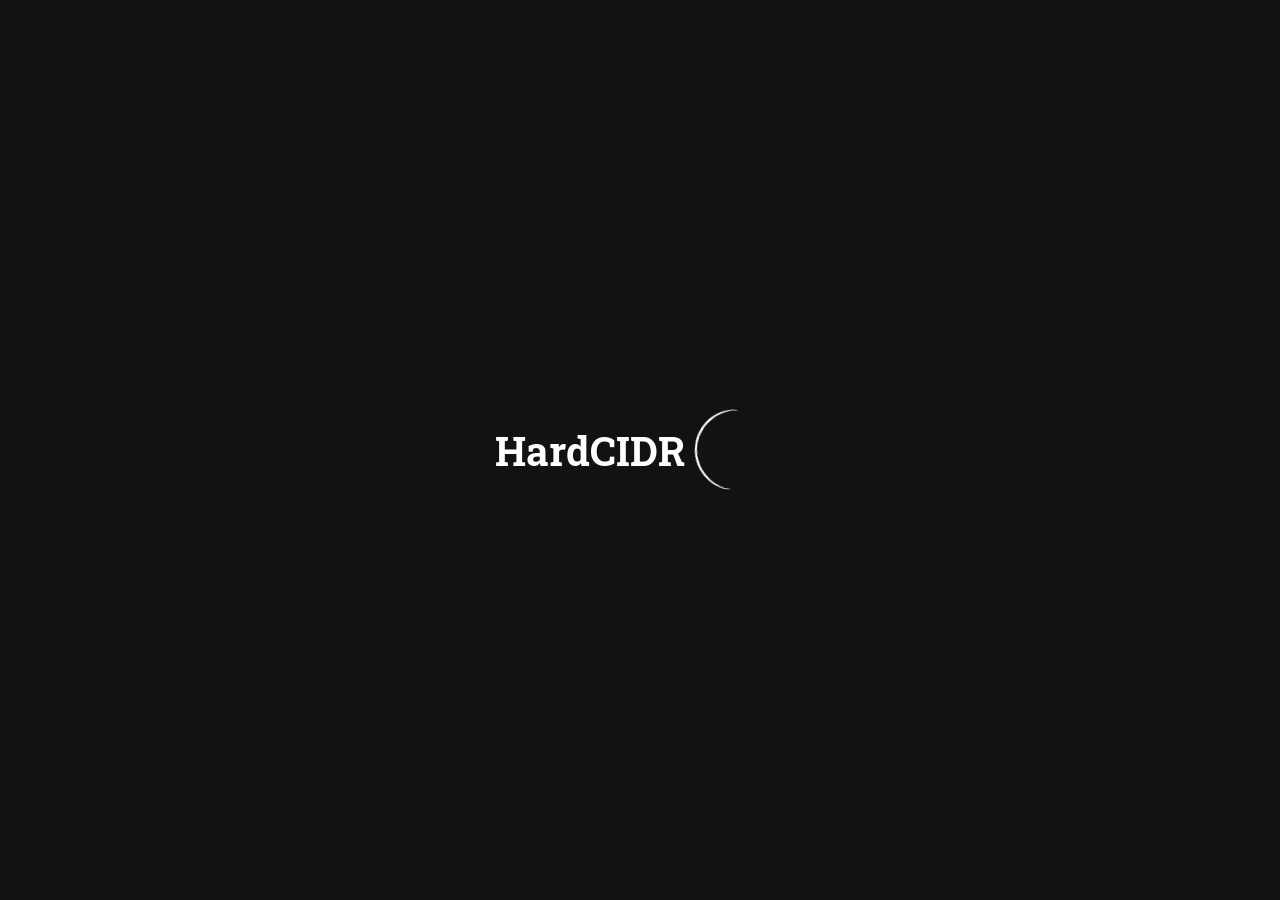
==== commit 20b6da66: "updating content" ====
--- a/index.html
+++ b/index.html
@@ -22,7 +22,7 @@
 		
 		<!-- Youtube Background -->
 		<div class="lx-youtube-background">
-			<div class="lx-youtube-screen" id="tv" data-video-id="s0ii3Tcz6a8" data-video-start-from="0" ></div>
+			<div class="lx-youtube-screen" id="tv" data-video-id="U6A7Iv0RbdA" data-video-start-from="0" ></div>
 		</div>
 		<!-- End Youtube Background -->
 
@@ -62,14 +62,13 @@
 						<div class="lx-home">
 							<div class="lx-home-content">
 								<div class="lx-home-overview">
-									<h1>Kyle LePrevost</h1>
-									<em>Enterprise security nerd.</em>
-									<p>Lorem ipsum dolor sit amet, in quodsi vulputate pro. Ius illum vocent mediocritatem an, cule dicta iriure at. Ubique maluisset vel te, his dico vituperata ut. Pro ei phaedrum maluisset. Ex audire suavitate has, ei quodsi tacimates sapientem sed, pri zril ubique ut.</p>
+									<h1>HardCIDR | Kyle LePrevost</h1>
+									<em>Enterprise Security</em>
+									<p>Hi, I am Kyle, and this is my personal resume site. I work for the largest industrial company on the planet and I'm writing the book on my field - Enterprise Security Architecture. I've built and run several startups. I'm also a huge nutrition / quantified health geek.</p>
 								</div>
 								<div class="lx-clear-fix"></div>
 								<div class="lx-home-buttons">
-									<a href="#">HIRE ME</a>
-									<a href="#">DOWNLOAD MY CV</a>
+\									<a href="#">Download My Resume</a>
 								</div>								
 							</div>
 						</div>
@@ -85,24 +84,20 @@
 								<div class="lx-clear-fix"></div>
 							</div>
 							<div class="lx-knowme-content lx-blocs-content">
-								<h3><span>Know Me</span></h3>
-								<p>Lorem ipsum dolor sit amet, in quodsi vulputate pro. Ius illum vocent mediocritatem an, cule dicta iriure at. Ubique maluisset vel te, his dico vituperata ut. Pro ei phaedrum maluisset.</p>
+								<h3><span>About Me</span></h3>
+								<p>I'm a technologist both at home and in the office. Virtual reality, rooting video game consoles, and website development are some of my personal tech hobbies. I also love to travel and enjoy experiencing other cultures. </p>
 								<div class="lx-g2-f lx-fr">
 									<div class="lx-knowme-img">
-										<img src="http://placehold.it/720x1100" alt="Edo Mathan" />
+										<img src=images/about.jpg alt="Kyle LePrevost" />
 									</div>
 								</div>								
 								<div class="lx-g2-f">
-									<p><span>Name</span>Edo Mathan</p>
-									<p><span>Age </span>23 years</p>
-									<p><span>Citizenship </span>Moroccan</p>
-									<p><span>Job </span>Freelancer</p>
-									<p><span>Residence </span>Casablanca</p>
-									<p><span>Hometown </span>Tetouan</p>
-									<p><span>Address </span>59, Rue 1, Jamila 2, CD</p>
-									<p><span>Phone </span>(+212) 06 33504106</p>
-									<p><span>Fax </span>(+212) 05 22346476</p>
-									<p><span>Email </span>lynxtheme@gmail.com</p>
+									<p><span>Name</span>Kyle LePrevost</p>
+									<p><span>Citizenship </span>USA</p>
+									<p><span>Job </span>Sr. Enterprise Security Architect</p>
+									<p><span>Location </span>Richmond, VA</p>
+									<p><span>Hometown </span>Philadelphia</p>
+									<p><span>Email </span><img src=images/email.png></p>
 									<div class="lx-quote">
 										<h4>Favorate Quote</h4>
 										<p>
@@ -328,50 +323,50 @@
 								
 								<!-- Experiences -->
 								<div class="lx-resume-item">
-									<h4>Experiences</h4>
+									<h4>Education</h4>
 									<ul>
 										<li>
-											<h4>Mid-level designer at Envato Market</h4>
-											<span>June 2016 - Up to now</span>
-											<p>Quisque semper justo at risus. Donec venenatis, turpis vel hendrerit interdum, dui ligula ultricies purus, elit magna vulputate arcu, vel tempus metus leo non est. Etiam sit amet lectus quis est congue mollis. Phasellus congue lacus eget neque.</p>
+											<h4>Management Information Systems / Entrepreneurship</h4>
+											<span>Clemson University, Bachelors, Class of 2013</span>
+											<p>Technology has always been my passion, however I wanted to go to get my Bachelors degree in business. I thoroughly believe that the key to success in IT/Software is to understand both the technical and business aspects of the field. My favorite courses were accounting and finance by a mile. I graduated a year early and with a 3.95 cumulative GPA, while holding a part-time job down on the side.</p>
 										</li>							
-										<li>
-											<h4>Web designer & Developer at Google </h4>
-											<span>February 2015 - Mai 2016</span>
-											<p>Purus, sed posuere libero dui id orci. Nam congue, pede vitae dapibus aliquet, elit magna vulputate arcu, vel tempus metus leo non est. Etiam sit amet lectus quis est congue mollis. Phasellus congue lacus eget neque. Phasellus ornare.</p>
-										</li>							
-										<li>
-											<h4>Front-end designer at Pixel Touch</h4>
-											<span>Mai 2013 - January 2015</span>
-											<p>Quisque semper justo at risus. Donec venenatis, turpis vel hendrerit interdum, dui ligula ultricies purus, sed posuere libero dui id orci. Etiam sit amet lectus quis est congue mollis. Phasellus congue lacus eget neque. </p>
-										</li>							
-										<li>
-											<h4>Art & Creative director at Ebisoft</h4>
-											<span>June 2012 - April 2013</span>
-											<p>Sed posuere libero dui id orci. Nam congue, pede vitae dapibus aliquet, elit magna vulputate arcu, vel tempus metus leo non est. Etiam sit amet lectus quis est congue mollis. Phasellus congue lacus eget neque.</p>
-										</li>
 									</ul>							
 								</div>
 								<!-- End Experiences -->
 								
 								<!-- Studies -->
 								<div class="lx-resume-item">
-									<h4>Studies</h4>
+									<h4>Professional Experience</h4>
 									<ul>
 										<li>
-											<h4>Cambridge Universirty</h4>
-											<span>Spetember 2009 - June 2012</span>
-											<p>Quisque semper justo at risus. Donec venenatis, turpis vel hendrerit interdum, dui ligula ultricies purus, sed posuere libero dui id orci. Etiam sit amet lectus quis est congue mollis. Phasellus congue lacus eget neque. </p>
+											<h4>GE Digital</h4>
+											<h3>Senior Enterprise Security Architect</h3>
+											<span>January 2016 - Present</span>
+											<p> - Created and led the Enterprise Security Strategy program for GE’s Cyber Security Organization<br>- Advised and drove the roadmaps and technology strategies for fifteen core security services <br>- Created the GE Design Pattern program, which developed a way to market secure reusable code and designs throughout the enterprise <br>- Developed two Django web applications as the core of the programs described above. This improved our team’s presence throughout the lifecycle of software development through automated engagement, marketing, and content management.
+</p>
 										</li>
 										<li>
-											<h4>ISTA Ben Msik Training Center</h4>
-											<span>September 2007 - June 2009</span>
-											<p>Purus, sed posuere libero dui id orci. Nam congue, pede vitae dapibus aliquet, elit magna vulputate arcu, vel tempus metus leo non est. Etiam sit amet lectus quis est congue mollis. Phasellus congue lacus eget neque. Phasellus ornare.</p>
+											<h4>GE Corporate</h4>
+											<h3>Enterprise  Architect</h3>
+											<span>August 2013 - January 2016</span>
+											<p>- Architected and helped implement a global/redundant Network Access Control (NAC) deployment for a 400k user network. <br>- Architected a one million device commercial Industrial security logging solution based Amazon Web Services (AWS), Amazon IoT, and GE’s custom Predix industrial platform.<br>- Dreamed up, architected, implemented, and ran operations on a 400 user security prototyping lab. This lab led to key breakthroughs in the security organization – both on the IT and commercial side of the house. <br>- Developed a SaaS discovery and analytics program leveraging Splunk and Zscaler as data sources.</p>
 										</li>
 										<li>
-											<h4>Mly Ismail High School</h4>
-											<span>September 2003 - June 2006</span>
-											<p>Sed posuere libero dui id orci. Nam congue, pede vitae dapibus aliquet, elit magna vulputate arcu, vel tempus metus leo non est. Etiam sit amet lectus quis est congue mollis. Phasellus congue lacus eget neque.</p>
+											<h4>Clemson University IT</h4>
+											<h3>Network Engineer</h3>
+											<span>August 2010 - May 2013</span>
+											<p>- This was a part time position (20hrs/week) during college to supplement course work in my major
+<br>- Started out running and terminating network cables for a year, then worked my way into L2 Switching
+</p>
+										</li>
+											<li>
+											<h4>Internships and Other</h4>
+											<h3>Various</h3>
+											<p>
+											- Worked as a Microsoft Student Partner for Microsoft during college - automated all social media engagement on campus and led several large Microsoft themed events on campus
+<br>- Automated a Windows patching solution at IT Solutions Consulting in Fort Washington, PA during a summer internship. This freed up a job that two full time employees had been doing manually before the solution. 
+
+</p>
 										</li>
 									</ul>							
 								</div>
@@ -626,10 +621,9 @@
 							<br>
 							<div class="lx-social-media">
 								<ul>
-									<li><a href="" target="_blank"><i class="fa fa-facebook"></i></a></li>
-									<li><a href="" target="_blank"><i class="fa fa-twitter"></i></a></li>
-									<li><a href="" target="_blank"><i class="fa fa-google-plus"></i></a></li>
-									<li><a href="" target="_blank"><i class="fa fa-youtube"></i></a></li>
+									<li><a href="https://www.linkedin.com/in/kyle-leprevost-b4045014" target="_blank"><i class="fa fa-linkedin"></i></a></li>
+									<li><a href="https://twitter.com/hardcidr" target="_blank"><i class="fa fa-twitter"></i></a></li>
+									<li><a href="https://github.com/kleprevost" target="_blank"><i class="fa fa-github"></i></a></li>
 								</ul>
 							</div>
 						</div>
--- a/css/main_style.css
+++ b/css/main_style.css
@@ -29,9 +29,9 @@
 	top:-10%;
 	left:-10%;
 	z-index:-999;
-	width:120%;
+	width:100%;
 	min-width:1024px;
-	height:120%;
+	height:100%;
 	overflow:hidden;
 }
 .lx-youtube-screen{
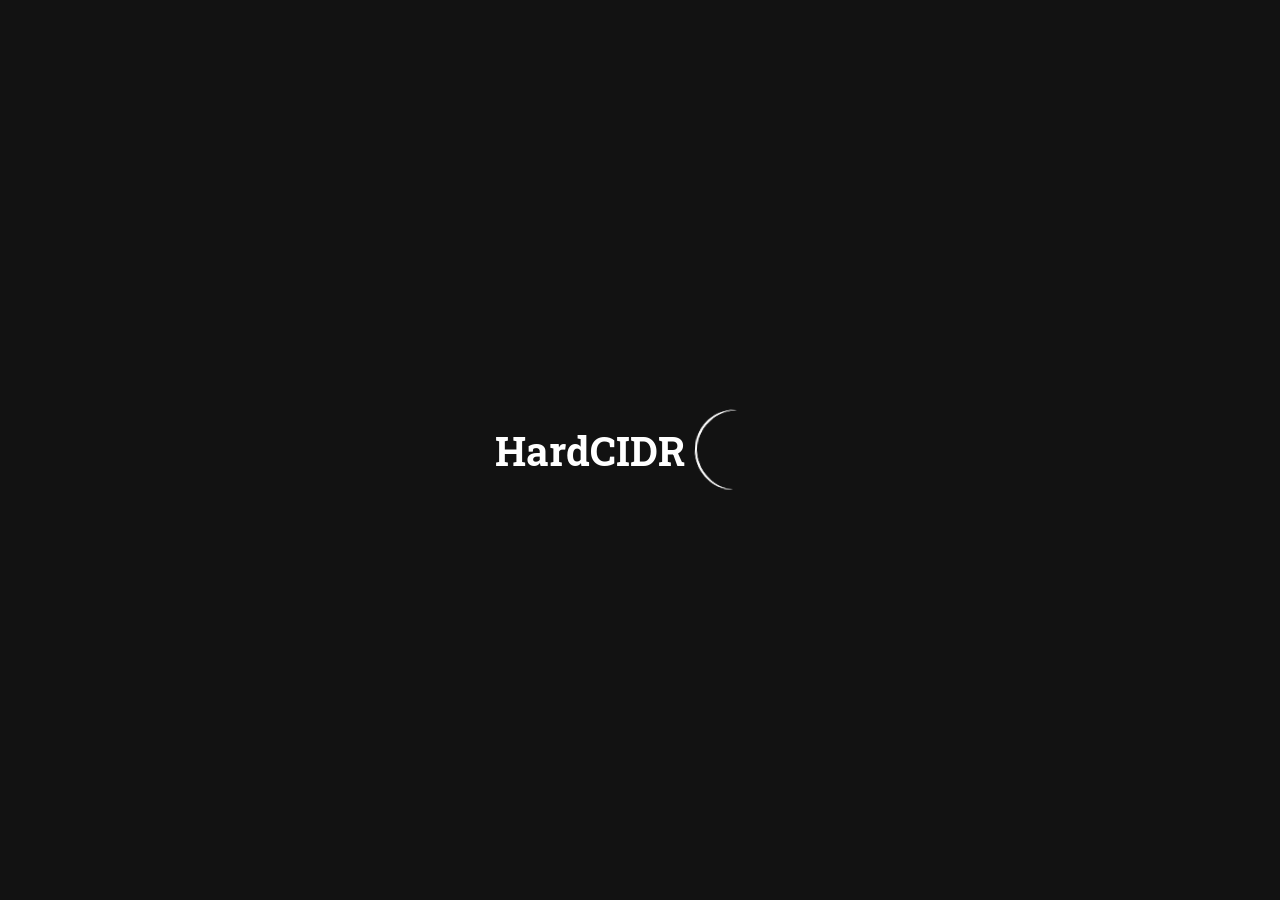
==== commit 2804ad2f: "v1 done" ====
--- a/index.html
+++ b/index.html
@@ -47,7 +47,6 @@
 							<ul>
 								<li><a href="javascript:;" class="active" data-title="lx-home" data-url="index-3.html#home"><i class="lnr lnr-home"></i>Home</a></li>
 								<li><a href="javascript:;" data-title="lx-knowme" data-url="index-3.html#knowme"><i class="lnr lnr-user"></i>About Me</a></li>
-								<li><a href="javascript:;" data-title="lx-skills" data-url="index-3.html#skills"><i class="lnr lnr-laptop"></i>My Skills</a></li>
 								<li><a href="javascript:;" data-title="lx-resume" data-url="index-3.html#resume"><i class="lnr lnr-graduation-hat"></i>My Resume</a></li>
 								<li><a href="javascript:;" data-title="lx-projects" data-url="index-3.html#projects"><i class="lnr lnr-briefcase"></i>My Projects</a></li>
 								<li><a href="javascript:;" data-title="lx-contact" data-url="index-3.html#contact"><i class="lnr lnr-envelope"></i>Contact</a></li>
@@ -99,13 +98,11 @@
 									<p><span>Hometown </span>Philadelphia</p>
 									<p><span>Email </span><img src=images/email.png></p>
 									<div class="lx-quote">
-										<h4>Favorate Quote</h4>
-										<p>
-											<i class="fa fa-quote-left"></i>&nbsp;
-											If you win silver, sooner or later people will forget you. But if you win gold, you will become an example. And examples are given not forgotten.
-											&nbsp;<i class="fa fa-quote-right"></i>
-										</p>
-										<em>Aamir Khan, Dangal</em>
+										<h4>Technical Skills</h4>
+										<p><i class="fa fa-cloud "></i>&nbsp; AWS, Azure, ServiceNow, Predix, SalesForce</p><br>
+										<p><i class="fa fa-code "></i>&nbsp; Python, Django</p><br>
+										<p><i class="fa fa-user-secret "></i>&nbsp; Sensoring, Data Protection, Vulnerabolity Management, Security Operations</p><br>
+										<p><i class="fa fa-wifi "></i>&nbsp; Cisco Routing and Switching</p><br>
 									</div>									
 								</div>
 								<div class="lx-clear-fix"></div>
@@ -113,201 +110,7 @@
 						</div>
 						<!-- End Know Me -->						
 
-						<!-- Skills -->
-						<div class="lx-skills lx-blocs">
-							<div class="lx-blocs-head">
-								<ul>
-									<li><a href="javascript:;"><i class="lnr lnr-frame-expand"></i></a></li>
-									<li><a href="javascript:;"><i class="lnr lnr-cross"></i></a></li>
-								</ul>
-								<div class="lx-clear-fix"></div>
-							</div>
-							<div class="lx-skills-content lx-blocs-content">
-								<h3><span>Skills</span></h3>
-								
-								<!-- Programming Skills -->
-								<div class="lx-skills-item">
-									<h4>Programming languages that I work with</h4>
-									<div class="lx-g2-f">
-										<div class="lx-skills-description lx-mr-25 lx-mb-40">
-											<p>Lorem ipsum dolor sit amet, in quodsi vulputate pro. Ubique maluisset vel te, his dico vituperata ut. Pro ei phaedrum maluisset. Ex audire suavitate has, ei quodsi tacimates sapientem sed, pri zril ubique ut.</p>
-											<p>Ius illum vocent mediocritatem an, cule dicta iriure at. Ubique maluisset vel te, his dico vituperata ut. Pro ei phaedrum maluisset.</p>
-										</div>
-									</div>
-									<div class="lx-g2-f">
-									
-										<!-- Bars -->
-										<div class="lx-bars-chart lx-ml-25">
-											<div class="lx-bar" data-max="100">
-												<p>HTML5</p>
-												<div class="lx-bar-counter">0</div>
-												<div class="lx-bar-bg">
-													<div class="lx-bar-fill">
-													</div>
-												</div>
-											</div>
-											<div class="lx-bar" data-max="85">
-												<p>CSS3</p>
-												<div class="lx-bar-counter">0</div>
-												<div class="lx-bar-bg">
-													<div class="lx-bar-fill">
-													</div>
-												</div>
-											</div>
-											<div class="lx-bar" data-max="90">
-												<p>JQuery</p>
-												<div class="lx-bar-counter">0</div>
-												<div class="lx-bar-bg">
-													<div class="lx-bar-fill">
-													</div>
-												</div>
-											</div>
-											<div class="lx-bar" data-max="80">
-												<p>PHP</p>
-												<div class="lx-bar-counter">0</div>
-												<div class="lx-bar-bg">
-													<div class="lx-bar-fill">
-													</div>
-												</div>
-											</div>
-										</div>
-										<!-- End Bars -->
-										
-									</div>
-									<div class="lx-clear-fix"></div>
-								</div>
-								<!-- End Programming Skills -->
-								
-								<!-- Services -->
-								<div class="lx-skills-item">
-									<h4>Services That I Provide</h4>
-									
-									<!-- Boxs -->
-									<div class="lx-g4-f">
-										<div class="lx-box">
-											<i class="lnr lnr-laptop-phone"></i>
-											<h4>WEB DESIGN & UI</h4>
-											<p>Lorem ipsum dolor sit amet consectetur, adipiscing elit ubique.</p>
-										</div>
-									</div>
-									<div class="lx-g4-f">
-										<div class="lx-box">
-											<i class="lnr lnr-layers"></i>
-											<h4>WIREFRAMES</h4>
-											<p>Lorem ipsum dolor sit amet consectetur, adipiscing elit ubique.</p>
-										</div>
-									</div>
-									<div class="lx-g4-f">
-										<div class="lx-box active">
-											<i class="lnr lnr-diamond"></i>
-											<h4>VISUAL DESIGN</h4>
-											<p>Lorem ipsum dolor sit amet consectetur, adipiscing elit ubique.</p>
-										</div>
-									</div>
-									<div class="lx-g4-f">
-										<div class="lx-box">
-											<i class="lnr lnr-smartphone"></i>
-											<h4>MOBILE APP DESIGN</h4>
-											<p>Lorem ipsum dolor sit amet consectetur, adipiscing elit ubique.</p>
-										</div>
-									</div>
-									<div class="lx-clear-fix"></div>
-									<!-- End Boxs -->
-									
-								</div>
-								<!-- End Services -->
-								
-								<!-- Number -->
-								<div class="lx-skills-item">
-									<h4>Numbers that I'm proud of</h4>
-									
-									<!-- Numbers -->	
-									<div class="lx-g4-f">
-										<div class="lx-numbers">
-											<h4>139</h4>
-											<p>Satisfied Client</p>
-										</div>
-									</div>
-									<div class="lx-g4-f">
-										<div class="lx-numbers">
-											<h4>300</h4>
-											<p>Realized Project</p>
-										</div>
-									</div>
-									<div class="lx-g4-f">
-										<div class="lx-numbers">
-											<h4>234</h4>
-											<p>Appereciations</p>
-										</div>
-									</div>	
-									<div class="lx-g4-f">
-										<div class="lx-numbers">
-											<h4>1257</h4>
-											<p>Purchases</p>
-										</div>
-									</div>	
-									<div class="lx-clear-fix"></div>
-									<!-- End Numbers -->
-									
-								</div>
-								<!-- End Numbers -->
-
-								<!-- Languages -->
-								<div class="lx-skills-item">
-									<h4>Languages that I speak</h4>
-									<div class="lx-g2-f">
-									
-										<!-- Bars -->
-										<div class="lx-bars-chart lx-mr-25">
-											<div class="lx-bar" data-max="100">
-												<p>ARABIC</p>
-												<div class="lx-bar-counter">0</div>
-												<div class="lx-bar-bg">
-													<div class="lx-bar-fill">
-													</div>
-												</div>
-											</div>
-											<div class="lx-bar" data-max="85">
-												<p>ENGLISH</p>
-												<div class="lx-bar-counter">0</div>
-												<div class="lx-bar-bg">
-													<div class="lx-bar-fill">
-													</div>
-												</div>
-											</div>
-											<div class="lx-bar" data-max="80">
-												<p>FRENCH</p>
-												<div class="lx-bar-counter">0</div>
-												<div class="lx-bar-bg">
-													<div class="lx-bar-fill">
-													</div>
-												</div>
-											</div>
-											<div class="lx-bar" data-max="70">
-												<p>SPANISH</p>
-												<div class="lx-bar-counter">0</div>
-												<div class="lx-bar-bg">
-													<div class="lx-bar-fill">
-													</div>
-												</div>
-											</div>	
-										</div>
-										<!-- End Bars -->
-										
-									</div>
-									<div class="lx-g2-f">
-										<div class="lx-skills-description lx-ml-25 lx-mt-40">
-											<p>Lorem ipsum dolor sit amet, in quodsi vulputate pro. Ubique maluisset vel te, his dico vituperata ut. Pro ei phaedrum maluisset. Ex audire suavitate has, ei quodsi tacimates sapientem sed, pri zril ubique ut.</p>
-											<p>Ius illum vocent mediocritatem an, cule dicta iriure at. Ubique maluisset vel te, his dico vituperata ut. Pro ei phaedrum maluisset.</p>
-										</div>
-									</div>
-									<div class="lx-clear-fix"></div>
-								</div>
-								<!-- End Languages -->	
-								
-							</div>
-						</div>
-						<!-- End Skills -->
+						
 						
 						<!-- Resume -->
 						<div class="lx-resume lx-blocs">
@@ -387,52 +190,27 @@
 							</div>
 							<div class="lx-projects-content lx-blocs-content">	
 								<h3><span>Projects</span></h3>
-								<div class="lx-g2-f">
+									<div class="lx-g2-f">
 									<div class="lx-projects-item lx-mr-25">
 										<i class="fa fa-search-plus"></i>
 										<div class="lx-projects-item-img">
-											<img src="http://placehold.it/1650x1100" alt="Combine Harvester Pouring Grain into Trailer Towed by Tractor" />
+											<img src="images/comingsoon.png" alt="Modesa" />
 										</div>
 										<div class="lx-projects-item-info">
-											<h4><a href="#" target="_blank">Combine Harvester Pouring Grain into Trailer Towed by Tractor</a></h4>
-											<p>Ubique maluisset vel te, his dico vituperata ut. Pro ei phaedrum maluisset. Ex audire suavitate has.</p>
-										</div>
-									</div>
-								</div>
-								<div class="lx-g2-f">
-									<div class="lx-projects-item lx-ml-25">
-										<i class="fa fa-search-plus"></i>
-										<div class="lx-projects-item-img">
-											<img src="http://placehold.it/1650x1100" alt="Outdoor Garden Office Working Desk With Laptop" />
-										</div>
-										<div class="lx-projects-item-info">
-											<h4><a href="#" target="_blank">Outdoor Garden Office Working Desk With Laptop</a></h4>
-											<p>Ubique maluisset vel te, his dico vituperata ut. Pro ei phaedrum maluisset. Ex audire suavitate has.</p>
-										</div>
-									</div>
-								</div>
-								<div class="lx-clear-fix"></div>
-								<div class="lx-g2-f">
+											<h4><a href="#" target="_blank">Modesa.io</a></h4>
+											<p>Modern Enterprise Security Architecure. A blog (and future book) helping define practical applications of Enterprise Security Architecture. The project aims to review past, current, and potential future views of the field, and will heavily reference thought leaders in this space. <a href="https://modesa.io">Link to project. </a></p>
+										</div>
+									</div>
+								</div>
+									<div class="lx-g2-f">
 									<div class="lx-projects-item lx-mr-25">
 										<i class="fa fa-search-plus"></i>
 										<div class="lx-projects-item-img">
-											<img src="http://placehold.it/1650x1100" alt="Black And White Locked Fence Close Up" />
+											<img src="images/comingsoon.png" alt="Modesa" />
 										</div>
 										<div class="lx-projects-item-info">
-											<h4><a href="#" target="_blank">Black And White Locked Fence Close Up</a></h4>
-											<p>Ubique maluisset vel te, his dico vituperata ut. Pro ei phaedrum maluisset. Ex audire suavitate has. Pro ei phaedrum maluisset.</p>
-										</div>
-									</div>
-								</div>
-								<div class="lx-g2-f">
-									<div class="lx-projects-item lx-ml-25">
-										<i class="fa fa-search-plus"></i>
-										<div class="lx-projects-item-img">
-											<img src="http://placehold.it/1650x1100" alt="Prague Old Town Square Houses and Panorama" />
-										</div>
-										<div class="lx-projects-item-info">
-											<h4><a href="#" target="_blank">Prague Old Town Square Houses and Panorama</a></h4>
-											<p>Ubique maluisset vel te, his dico vituperata ut. Pro ei phaedrum maluisset. Ex audire suavitate has.</p>
+											<h4><a href="#" target="_blank">Nerd Nutrition</a></h4>
+											<p>I'm actively authoring a book and blog around health/fitness aimed at technically minded audiences. The project will take a science-first based approach to nutrition. <a href="https://nerdnutrition.io">Link to project. </a></p>
 										</div>
 									</div>
 								</div>
@@ -441,11 +219,11 @@
 									<div class="lx-projects-item lx-mr-25">
 										<i class="fa fa-search-plus"></i>
 										<div class="lx-projects-item-img">
-											<img src="http://placehold.it/1650x1100" alt="Charles Bridge and Vltava River" />
+											<img src="images/greentigers.png" alt="Green Tigers" />
 										</div>
 										<div class="lx-projects-item-info">
-											<h4><a href="#" target="_blank">Charles Bridge and Vltava River</a></h4>
-											<p>Ubique maluisset vel te, his dico vituperata ut. Pro ei phaedrum maluisset. Ex audire suavitate has. Pro ei phaedrum maluisset.</p>
+											<h4><a href="#" target="_blank">Green Tigers</a></h4>
+											<p>Fully automated electronics recycling website that was on track for $100k/yr in revenue. This project placed 1st in LaunchPadSC 2011, which is a technology entrepreneurship competition in South Carolina. <a href="https://drive.google.com/file/d/0B0Cc1uVoHBgmTldUQXZ3M1dySWM/view?usp=sharing">Link to Pitch</a></p>
 										</div>
 									</div>
 								</div>
@@ -453,36 +231,14 @@
 									<div class="lx-projects-item lx-ml-25">
 										<i class="fa fa-search-plus"></i>
 										<div class="lx-projects-item-img">
-											<img src="http://placehold.it/1650x1100" alt="Astronomical Clock in the Old Town Square" />
+											<img src="images/forex.jpg" alt="Forex" />
 										</div>
 										<div class="lx-projects-item-info">
-											<h4><a href="#" target="_blank">Astronomical Clock in the Old Town Square</a></h4>
-											<p>Ubique maluisset vel te, his dico vituperata ut. Pro ei phaedrum maluisset. Ex audire suavitate has.</p>
-										</div>
-									</div>
-								</div>
-								<div class="lx-clear-fix"></div>
-								<div class="lx-g2-f">
-									<div class="lx-projects-item lx-mr-25">
-										<i class="fa fa-search-plus"></i>
-										<div class="lx-projects-item-img">
-											<img src="http://placehold.it/1650x1100" alt="Sweet Yummy Chocolate Cake" />
-										</div>
-										<div class="lx-projects-item-info">
-											<h4><a href="#" target="_blank">Sweet Yummy Chocolate Cake</a></h4>
-											<p>Ubique maluisset vel te, his dico vituperata ut. Pro ei phaedrum maluisset. Ex audire suavitate has.</p>
-										</div>
-									</div>
-								</div>
-								<div class="lx-g2-f">
-									<div class="lx-projects-item lx-ml-25">
-										<i class="fa fa-search-plus"></i>
-										<div class="lx-projects-item-img">
-											<img src="http://placehold.it/1650x1100" alt="Baking Christmas Lovely Hearts Sweets" />
-										</div>
-										<div class="lx-projects-item-info">
-											<h4><a href="#" target="_blank">Baking Christmas Lovely Hearts Sweets</a></h4>
-											<p>Ubique maluisset vel te, his dico vituperata ut. Pro ei phaedrum maluisset. Ex audire suavitate has.</p>
+											<h4><a href="#" target="_blank">#TeamForex</a></h4>
+											<p>Built a social media based foreign exchange trading algorithm with my roommate in college and received $250k in Venture Capital from 011 Ventures. <a href="https://github.com/kleprevost/teamforex">GitHub Link.</a>
+											<br>
+											<a href="http://glimpse.clemson.edu/charting-the-stormy-seas-of-social-media/">Press Link</a>
+											 </p>
 										</div>
 									</div>
 								</div>
@@ -492,59 +248,7 @@
 							</div>
 						</div>
 						<!-- End Projects -->
-						
-						<!-- Blog -->
-						<div class="lx-blog lx-blocs">
-							<div class="lx-blocs-head">
-								<ul>
-									<li><a href="javascript:;"><i class="lnr lnr-frame-expand"></i></a></li>
-									<li><a href="javascript:;"><i class="lnr lnr-cross"></i></a></li>
-								</ul>
-								<div class="lx-clear-fix"></div>
-							</div>
-							<div class="lx-blog-content lx-blocs-content">
-								<h3><span>Blog</span></h3>
-								<div class="lx-blog-item">
-									<div class="lx-blog-img">
-										<p>January 19, 2017 20:20</p>
-										<img src="http://placehold.it/1650x630" alt="Black And White Locked Fence Close Up" />
-									</div>
-									<div class="lx-blog-info">
-										<h4><a href="single-post-transparent.html">Black And White Locked Fence Close Up</a></h4>
-										<p>Quisque semper justo at risus. Donec venenatis, turpis vel hendrerit interdum, dui ligula ultricies purus, elit magna vulputate arcu, vel tempus metus leo non est. Etiam sit amet lectus quis est congue mollis. Phasellus congue lacus eget neque.</p>
-										<em>By Edo Nathan</em>
-									</div>
-								</div>
-								<div class="lx-blog-item">
-									<div class="lx-blog-img">
-										<p>January 19, 2017 20:20</p>
-										<img src="http://placehold.it/1650x630" alt="Baking Christmas Lovely Hearts Sweets" />
-									</div>
-									<div class="lx-blog-info">
-										<h4><a href="single-post-transparent.html">Baking Christmas Lovely Hearts Sweets</a></h4>
-										<p>Quisque semper justo at risus. Donec venenatis, turpis vel hendrerit interdum, dui ligula ultricies purus, elit magna vulputate arcu, vel tempus metus leo non est. Etiam sit amet lectus quis est congue mollis. Phasellus congue lacus eget neque.</p>
-										<em>By Edo Nathan</em>
-									</div>
-								</div>
-								<div class="lx-blog-item">
-									<div class="lx-blog-img">
-										<p>January 19, 2017 20:20</p>
-										<img src="http://placehold.it/1650x630" alt="Astronomical Clock in the Old Town Square" />
-									</div>
-									<div class="lx-blog-info">
-										<h4><a href="single-post-transparent.html">Astronomical Clock in the Old Town Square</a></h4>
-										<p>Quisque semper justo at risus. Donec venenatis, turpis vel hendrerit interdum, dui ligula ultricies purus, elit magna vulputate arcu, vel tempus metus leo non est. Etiam sit amet lectus quis est congue mollis. Phasellus congue lacus eget neque.</p>
-										<em>By Edo Nathan</em>
-									</div>
-								</div>
-								<!-- Blog Load More Button -->
-								<div class="lx-blog-load-more">
-									<a href="javascript:;" class="lx-load-more-btn"><i class="fa fa-refresh"></i>&nbsp;Load more ...</a>
-								</div>								
-							</div>
-						</div>
-						<!-- End Blog -->
-						
+												
 						<!-- Contact -->
 						<div class="lx-contact lx-blocs">
 							<div class="lx-blocs-head">
@@ -558,49 +262,16 @@
 								<h3><span>Contact</span></h3>
 								
 								<!-- Contact Boxes -->
-								<div class="lx-g3-f">
-									<div class="lx-box-contact">
-										<i class="fa fa-mobile"></i>
-										<strong>Call or send me a fax</strong>
-										<p>(+212) 06 33504106</p>
-									</div>
-								</div>
 								<div class="lx-g3-f">
 									<div class="lx-box-contact">
 										<i class="fa fa-envelope-o"></i>
 										<strong>Send me an email</strong>
-										<p>nafida@gmail.com</p>
-									</div>
-								</div>
-								<div class="lx-g3-f">
-									<div class="lx-box-contact">
-										<i class="fa fa-map-marker"></i>
-										<strong>Pay me a visit</strong>
-										<p>59, Rue 1, Jamila 2, CD</p>
+										<p><img src=images/email.png></p>
 									</div>
 								</div>
 								<!-- End Contact Boxes -->
 								
-								<div class="lx-clear-fix"></div>
-								<form action="#" method="post" autocomplete="off">
-									<h4>LEAVE ME A MESSAGE</h4>
-									<p>You can ask me about anything here, just type your name and e-mail and I'll answer you as soon as possible.</p>
-									<div class="lx-contact-saved"></div>
-									<div class="lx-contact-field">
-										<input type="text" name="fullname" placeholder="Your fullname here ..." />
-										<i class="fa fa-user"></i>
-									</div>
-									<div class="lx-contact-field">
-										<input type="text" name="email" placeholder="Your e-mail here ..." />
-										<i class="fa fa-envelope-o"></i>
-									</div>
-									<div class="lx-contact-field">
-										<textarea name="message" placeholder="Your message here ..."></textarea>
-										<i class="fa fa-comment"></i>
-									</div>
-									<input type="button" name="submit" value="GET IN TOUCH" />
-								</form>
-								<div class="lx-clear-fix"></div>
+				
 							</div>
 						</div>
 						<!-- End Contact -->
--- a/css/main_style.css
+++ b/css/main_style.css
@@ -525,8 +525,8 @@
 	width:0%;
 	height:10px;
 	background:#0099cc;
-	-webkit-transition: all 2s;
-	transition: all 2s;
+	-webkit-transition: all 1s;
+	transition: all 1s;
 }
 
 /* Numbers */
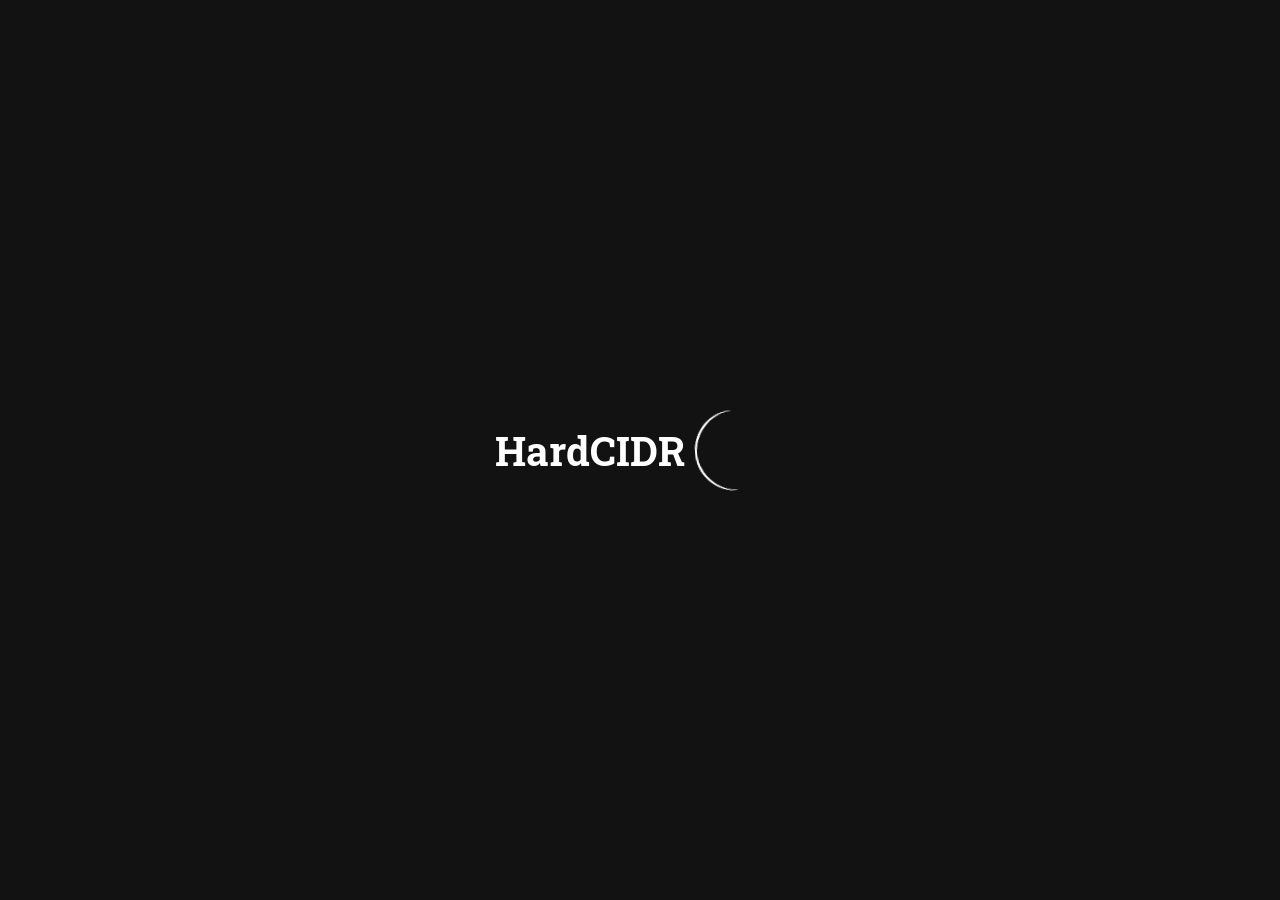
==== commit 623bf49b: "adding resume" ====
--- a/index.html
+++ b/index.html
@@ -67,7 +67,7 @@
 								</div>
 								<div class="lx-clear-fix"></div>
 								<div class="lx-home-buttons">
-\									<a href="#">Download My Resume</a>
+\									<a href="images/KyleResume2017_light.doc">Download My Resume</a>
 								</div>								
 							</div>
 						</div>
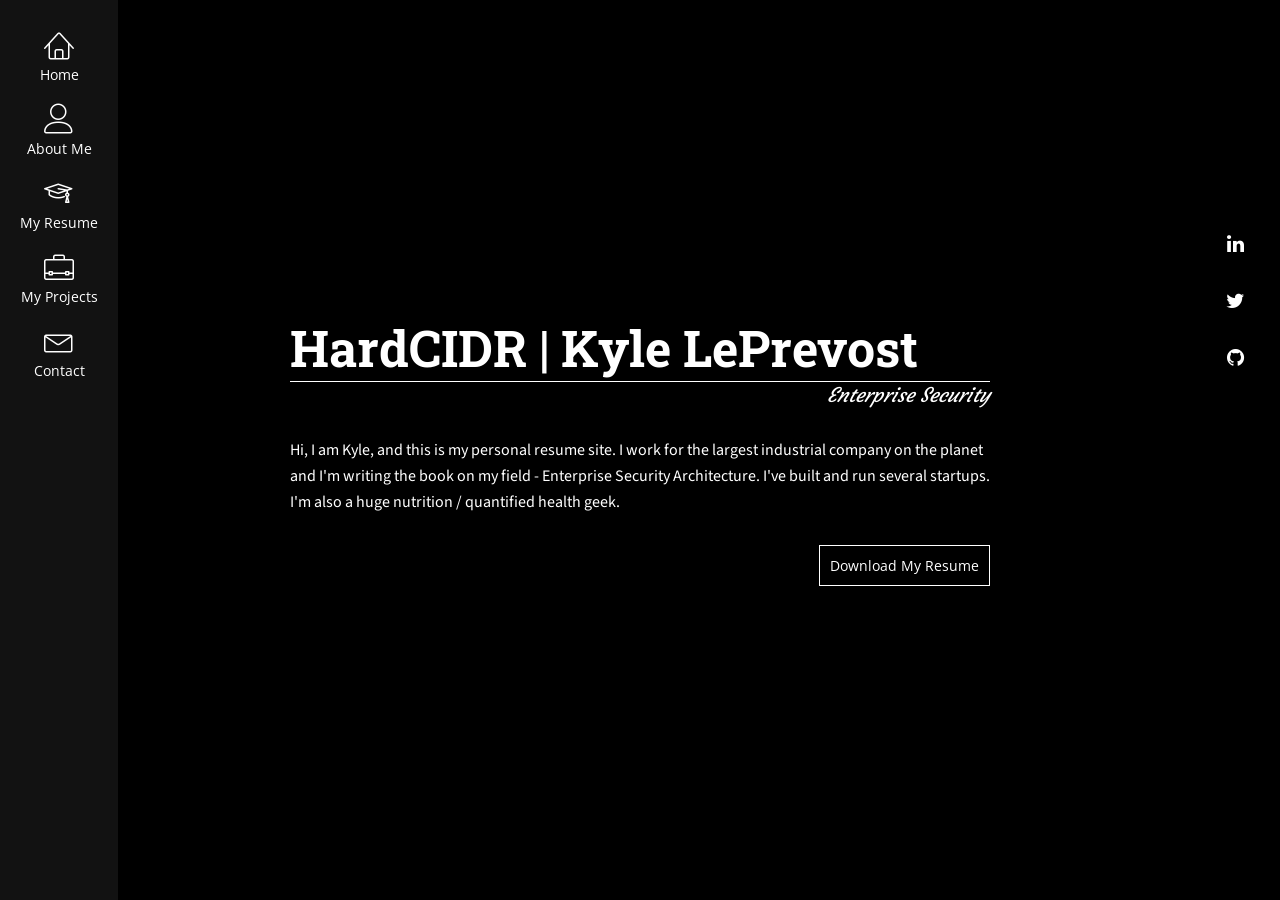
==== commit ebbaac8e: "updating tracking code" ====
--- a/index.html
+++ b/index.html
@@ -3,7 +3,7 @@
 	<head>
 		<meta charset="utf-8">
 		<title>HardCIDR | Kyle LePrevost</title>
-		<meta name="description" content="NAFIDA - Responsive Personal Business Card Template">
+		<meta name="description" content="HardCIDR | Kyle LePrevost's Personal/Professional Website">
 		<meta name="viewport" content="width=device-width, initial-scale=1">
 		<!-- LinearIcons -->
 		<link rel="stylesheet" href="fonts/Linearicons-Free-v1.0.0/Web Font/style.css">
@@ -17,17 +17,21 @@
 		<link rel="stylesheet" href="css/reset_style.css">
 		<!-- Fav Icon -->
 		<link rel="shortcut icon" href="favicon.ico">
+<script>
+  (function(i,s,o,g,r,a,m){i['GoogleAnalyticsObject']=r;i[r]=i[r]||function(){
+  (i[r].q=i[r].q||[]).push(arguments)},i[r].l=1*new Date();a=s.createElement(o),
+  m=s.getElementsByTagName(o)[0];a.async=1;a.src=g;m.parentNode.insertBefore(a,m)
+  })(window,document,'script','https://www.google-analytics.com/analytics.js','ga');
+
+  ga('create', 'UA-27351733-1', 'auto');
+  ga('send', 'pageview');
+
+</script>	
 	</head>
 	<body>
-		
-		<!-- Youtube Background -->
-		<div class="lx-youtube-background">
-			<div class="lx-youtube-screen" id="tv" data-video-id="U6A7Iv0RbdA" data-video-start-from="0" ></div>
-		</div>
-		<!-- End Youtube Background -->
 
 		<!-- Wrapper -->
-		<div class="lx-wrapper" data-background="" data-background-color="#000000">	
+		<div class="lx-wrapper" data-background="images/bg.png" data-background-color="#000000">	
 
 			<!-- Loader -->
 			<div class="lx-loader">
@@ -45,11 +49,11 @@
 						<div class="lx-main-menu">
 							<i class="lnr lnr-menu"></i>
 							<ul>
-								<li><a href="javascript:;" class="active" data-title="lx-home" data-url="index-3.html#home"><i class="lnr lnr-home"></i>Home</a></li>
-								<li><a href="javascript:;" data-title="lx-knowme" data-url="index-3.html#knowme"><i class="lnr lnr-user"></i>About Me</a></li>
-								<li><a href="javascript:;" data-title="lx-resume" data-url="index-3.html#resume"><i class="lnr lnr-graduation-hat"></i>My Resume</a></li>
-								<li><a href="javascript:;" data-title="lx-projects" data-url="index-3.html#projects"><i class="lnr lnr-briefcase"></i>My Projects</a></li>
-								<li><a href="javascript:;" data-title="lx-contact" data-url="index-3.html#contact"><i class="lnr lnr-envelope"></i>Contact</a></li>
+								<li><a href="javascript:;" class="active" data-title="lx-home" data-url="index.html#home"><i class="lnr lnr-home"></i>Home</a></li>
+								<li><a href="javascript:;" data-title="lx-knowme" data-url="index.html#knowme"><i class="lnr lnr-user"></i>About Me</a></li>
+								<li><a href="javascript:;" data-title="lx-resume" data-url="index.html#resume"><i class="lnr lnr-graduation-hat"></i>My Resume</a></li>
+								<li><a href="javascript:;" data-title="lx-projects" data-url="index.html#projects"><i class="lnr lnr-briefcase"></i>My Projects</a></li>
+								<li><a href="javascript:;" data-title="lx-contact" data-url="index.html#contact"><i class="lnr lnr-envelope"></i>Contact</a></li>
 							</ul>						
 						</div>
 						<!-- End Main Menu -->
@@ -66,8 +70,7 @@
 									<p>Hi, I am Kyle, and this is my personal resume site. I work for the largest industrial company on the planet and I'm writing the book on my field - Enterprise Security Architecture. I've built and run several startups. I'm also a huge nutrition / quantified health geek.</p>
 								</div>
 								<div class="lx-clear-fix"></div>
-								<div class="lx-home-buttons">
-\									<a href="images/KyleResume2017_light.doc">Download My Resume</a>
+								<div class="lx-home-buttons">									<a href="images/KyleResume2017_light.doc">Download My Resume</a>
 								</div>								
 							</div>
 						</div>
@@ -146,7 +149,7 @@
 											<h3>Senior Enterprise Security Architect</h3>
 											<span>January 2016 - Present</span>
 											<p> - Created and led the Enterprise Security Strategy program for GE’s Cyber Security Organization<br>- Advised and drove the roadmaps and technology strategies for fifteen core security services <br>- Created the GE Design Pattern program, which developed a way to market secure reusable code and designs throughout the enterprise <br>- Developed two Django web applications as the core of the programs described above. This improved our team’s presence throughout the lifecycle of software development through automated engagement, marketing, and content management.
-</p>
+           </p>
 										</li>
 										<li>
 											<h4>GE Corporate</h4>
@@ -325,15 +328,12 @@
 				</div>
 			</div>
 			<!-- End Popup -->	
-			
 			<div class="lx-clear-fix"></div>
 		</div>
 		<!-- JQuery -->
 		<script src="js/jquery-1.12.4.min.js"></script>
 		<!-- Popup Script -->
 		<script src="js/jquery.popup.js"></script>
-		<!-- Youtube Background Script -->	
-		<script src="js/jquery.youtube.player.js"></script>	
 		<!-- Main Script -->
 		<script src="js/script.js"></script>		
 	</body>
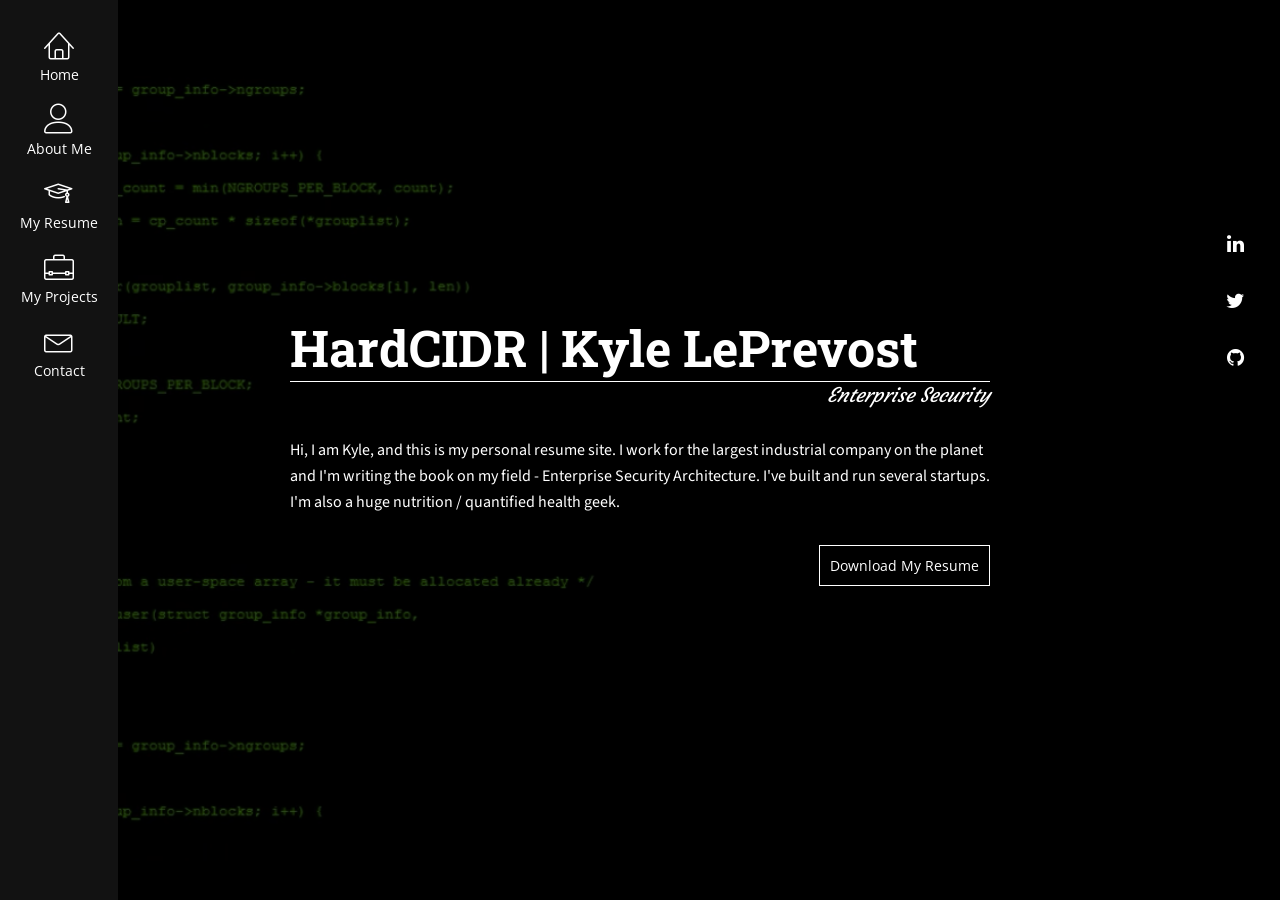
==== commit 8a65c743: "updating old site" ====
--- a/index.html
+++ b/index.html
@@ -17,16 +17,6 @@
 		<link rel="stylesheet" href="css/reset_style.css">
 		<!-- Fav Icon -->
 		<link rel="shortcut icon" href="favicon.ico">
-<script>
-  (function(i,s,o,g,r,a,m){i['GoogleAnalyticsObject']=r;i[r]=i[r]||function(){
-  (i[r].q=i[r].q||[]).push(arguments)},i[r].l=1*new Date();a=s.createElement(o),
-  m=s.getElementsByTagName(o)[0];a.async=1;a.src=g;m.parentNode.insertBefore(a,m)
-  })(window,document,'script','https://www.google-analytics.com/analytics.js','ga');
-
-  ga('create', 'UA-27351733-1', 'auto');
-  ga('send', 'pageview');
-
-</script>	
 	</head>
 	<body>
 
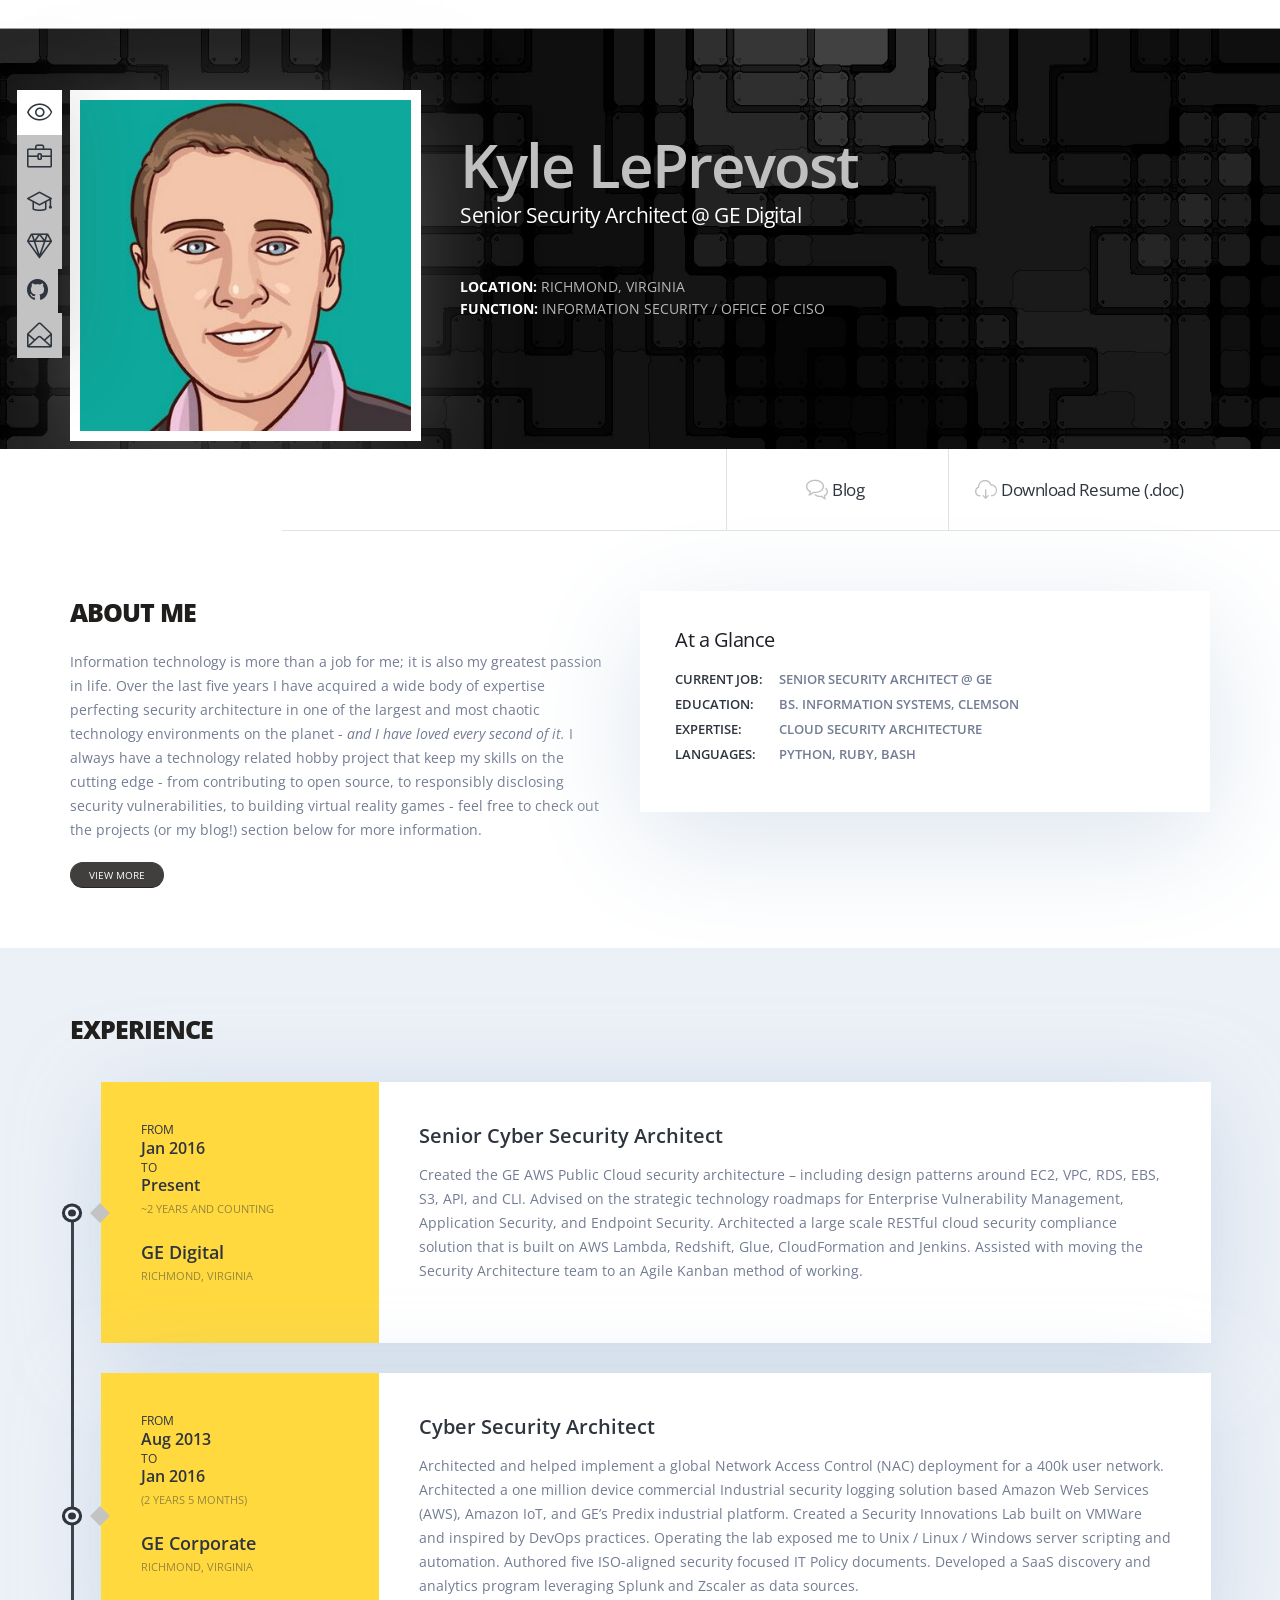
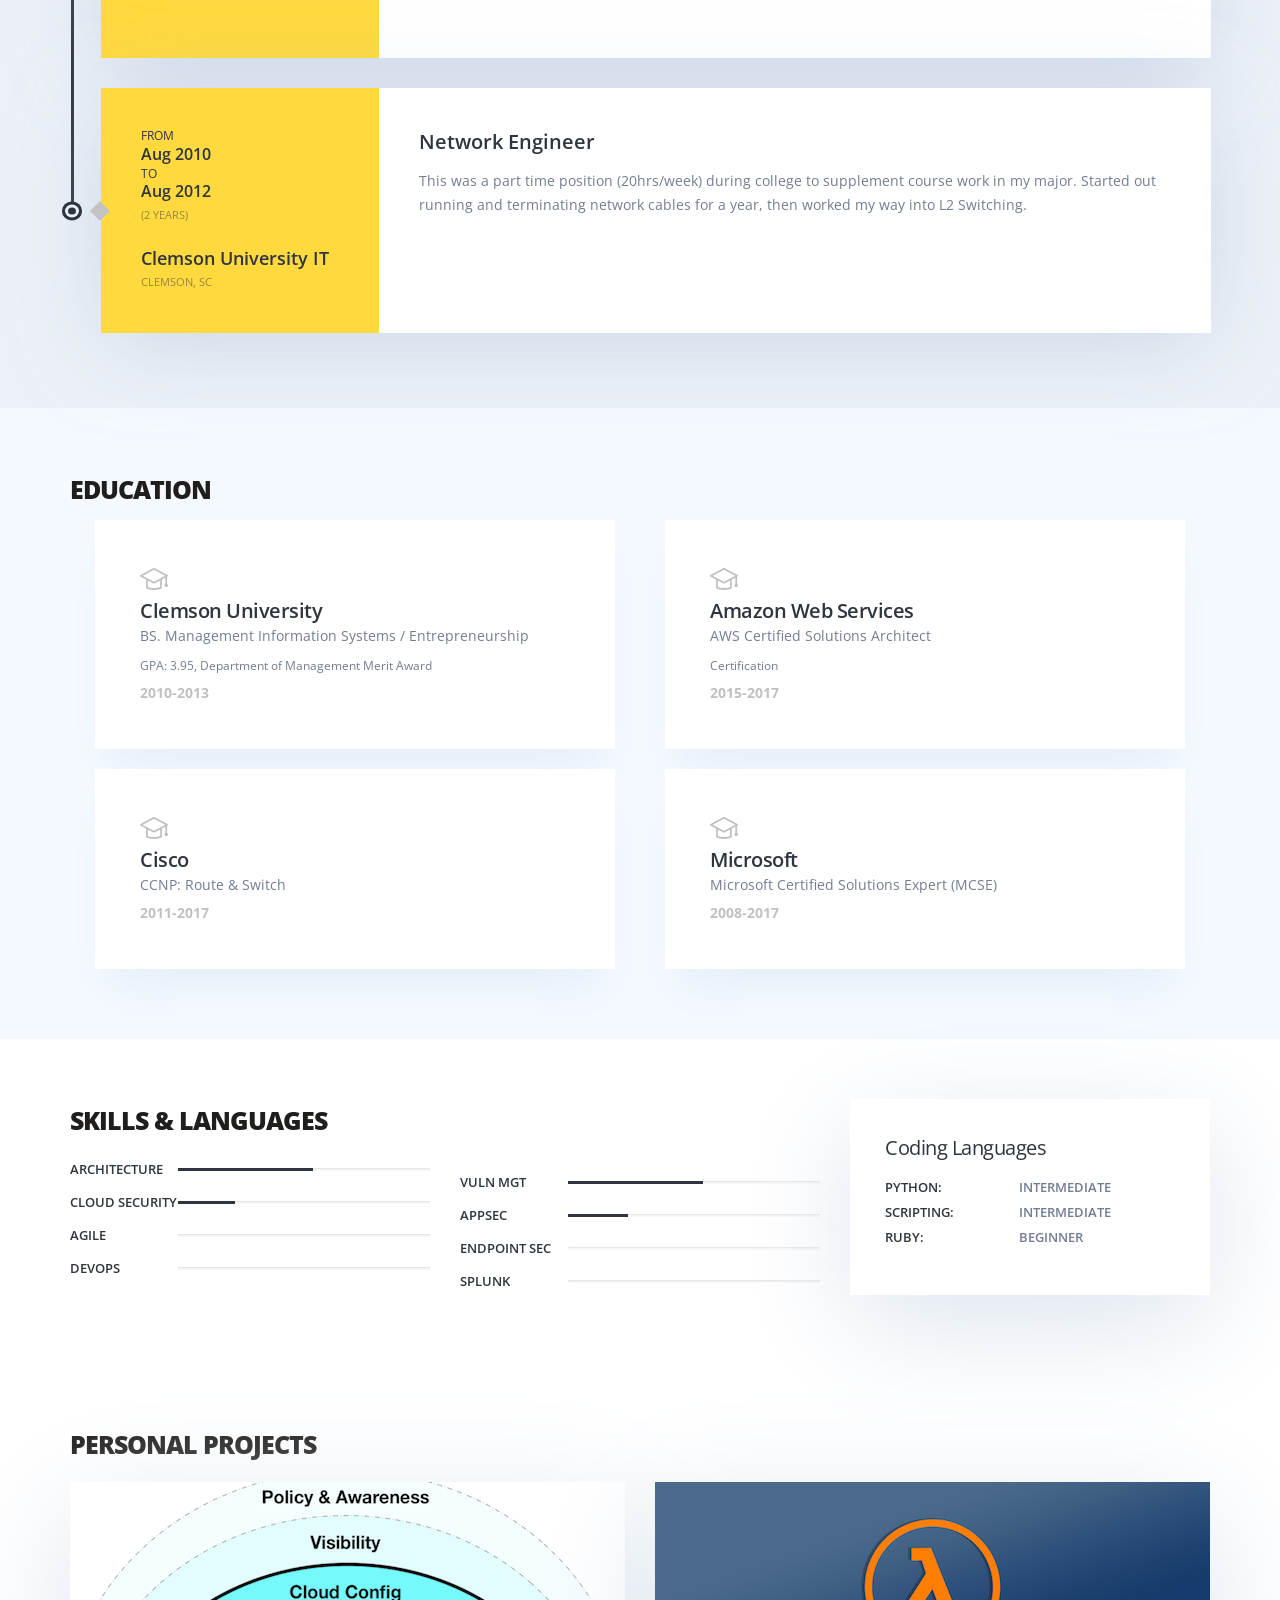
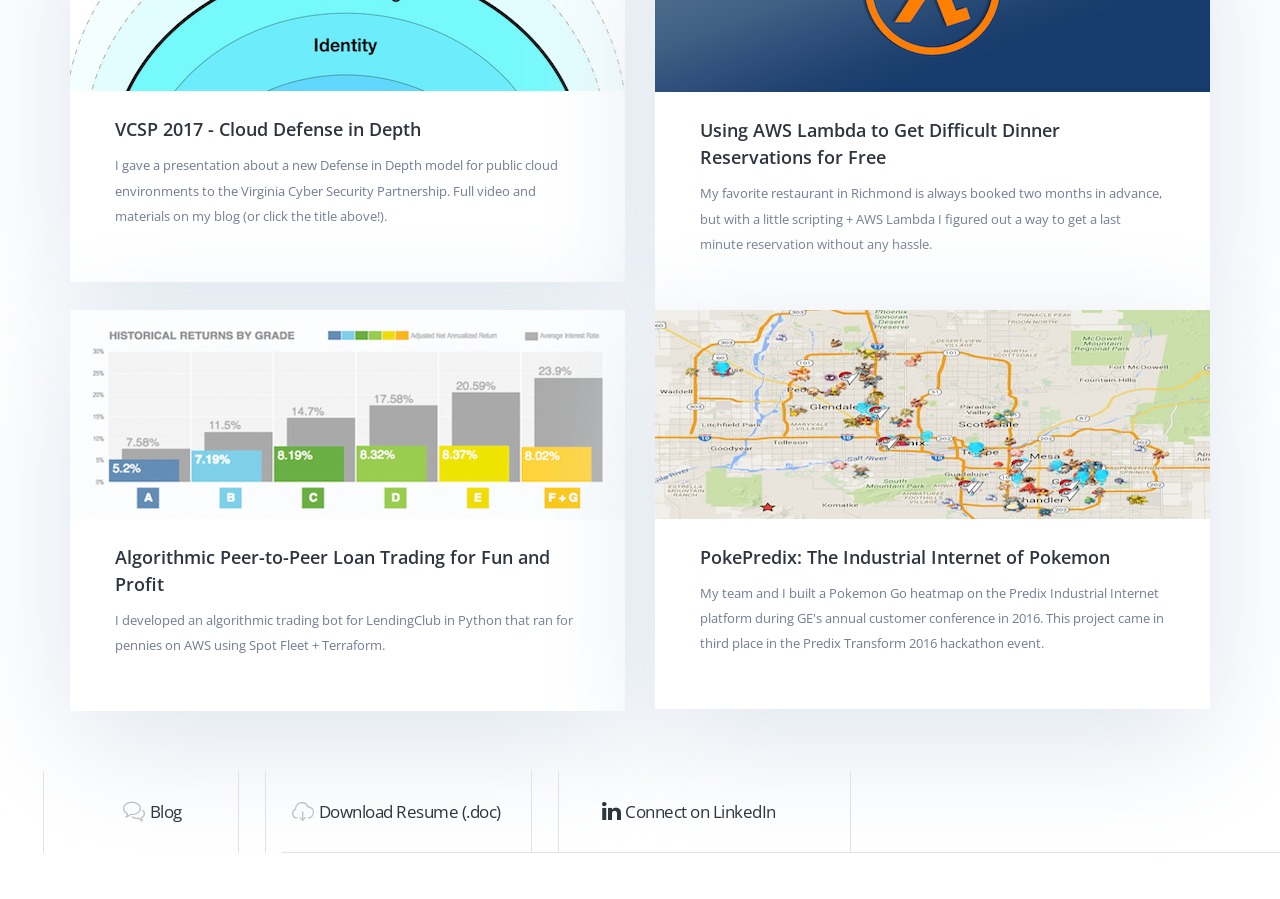
==== commit af8a00b1: "major redesign" ====
--- a/index.html
+++ b/index.html
@@ -1,330 +1,623 @@
-<!DOCTYPE html>
-<html lang="en">
-	<head>
-		<meta charset="utf-8">
-		<title>HardCIDR | Kyle LePrevost</title>
-		<meta name="description" content="HardCIDR | Kyle LePrevost's Personal/Professional Website">
-		<meta name="viewport" content="width=device-width, initial-scale=1">
-		<!-- LinearIcons -->
-		<link rel="stylesheet" href="fonts/Linearicons-Free-v1.0.0/Web Font/style.css">
-		<!-- Awesomefont -->
-		<link rel="stylesheet" href="fonts/font-awesome-4.7.0/css/font-awesome.min.css">
-		<!-- General CSS Settings -->
-		<link rel="stylesheet" href="css/general_style.css">
-		<!-- Main Style of the template -->
-		<link rel="stylesheet" href="css/main_style.css">
-		<!-- Reseters -->
-		<link rel="stylesheet" href="css/reset_style.css">
-		<!-- Fav Icon -->
-		<link rel="shortcut icon" href="favicon.ico">
-	</head>
-	<body>
-
-		<!-- Wrapper -->
-		<div class="lx-wrapper" data-background="images/bg.png" data-background-color="#000000">	
-
-			<!-- Loader -->
-			<div class="lx-loader">
-				<h1>HardCIDR</h1>
-				<img src="images/ring.svg" alt="Loading" />
-			</div>
-			<!-- End Loader -->
-			
-			<!-- Main Content -->
-			<div class="lx-g1-f">
-				<div class="lx-main-content">					
-					<div class="lx-g8-f lx-p-10">
-					
-						<!-- Main Menu -->
-						<div class="lx-main-menu">
-							<i class="lnr lnr-menu"></i>
-							<ul>
-								<li><a href="javascript:;" class="active" data-title="lx-home" data-url="index.html#home"><i class="lnr lnr-home"></i>Home</a></li>
-								<li><a href="javascript:;" data-title="lx-knowme" data-url="index.html#knowme"><i class="lnr lnr-user"></i>About Me</a></li>
-								<li><a href="javascript:;" data-title="lx-resume" data-url="index.html#resume"><i class="lnr lnr-graduation-hat"></i>My Resume</a></li>
-								<li><a href="javascript:;" data-title="lx-projects" data-url="index.html#projects"><i class="lnr lnr-briefcase"></i>My Projects</a></li>
-								<li><a href="javascript:;" data-title="lx-contact" data-url="index.html#contact"><i class="lnr lnr-envelope"></i>Contact</a></li>
-							</ul>						
-						</div>
-						<!-- End Main Menu -->
-						
-					</div>
-					<div class="lx-g4-3-f">
-					
-						<!-- Home -->
-						<div class="lx-home">
-							<div class="lx-home-content">
-								<div class="lx-home-overview">
-									<h1>HardCIDR | Kyle LePrevost</h1>
-									<em>Enterprise Security</em>
-									<p>Hi, I am Kyle, and this is my personal resume site. I work for the largest industrial company on the planet and I'm writing the book on my field - Enterprise Security Architecture. I've built and run several startups. I'm also a huge nutrition / quantified health geek.</p>
-								</div>
-								<div class="lx-clear-fix"></div>
-								<div class="lx-home-buttons">									<a href="images/KyleResume2017_light.doc">Download My Resume</a>
-								</div>								
-							</div>
-						</div>
-						<!-- End Home -->
-
-						<!-- Know Me -->
-						<div class="lx-knowme lx-blocs">
-							<div class="lx-blocs-head">
-								<ul>
-									<li><a href="javascript:;"><i class="lnr lnr-frame-expand"></i></a></li>
-									<li><a href="javascript:;"><i class="lnr lnr-cross"></i></a></li>
-								</ul>
-								<div class="lx-clear-fix"></div>
-							</div>
-							<div class="lx-knowme-content lx-blocs-content">
-								<h3><span>About Me</span></h3>
-								<p>I'm a technologist both at home and in the office. Virtual reality, rooting video game consoles, and website development are some of my personal tech hobbies. I also love to travel and enjoy experiencing other cultures. </p>
-								<div class="lx-g2-f lx-fr">
-									<div class="lx-knowme-img">
-										<img src=images/about.jpg alt="Kyle LePrevost" />
-									</div>
-								</div>								
-								<div class="lx-g2-f">
-									<p><span>Name</span>Kyle LePrevost</p>
-									<p><span>Citizenship </span>USA</p>
-									<p><span>Job </span>Sr. Enterprise Security Architect</p>
-									<p><span>Location </span>Richmond, VA</p>
-									<p><span>Hometown </span>Philadelphia</p>
-									<p><span>Email </span><img src=images/email.png></p>
-									<div class="lx-quote">
-										<h4>Technical Skills</h4>
-										<p><i class="fa fa-cloud "></i>&nbsp; AWS, Azure, ServiceNow, Predix, SalesForce</p><br>
-										<p><i class="fa fa-code "></i>&nbsp; Python, Django</p><br>
-										<p><i class="fa fa-user-secret "></i>&nbsp; Sensoring, Data Protection, Vulnerabolity Management, Security Operations</p><br>
-										<p><i class="fa fa-wifi "></i>&nbsp; Cisco Routing and Switching</p><br>
-									</div>									
-								</div>
-								<div class="lx-clear-fix"></div>
-							</div>
-						</div>
-						<!-- End Know Me -->						
-
-						
-						
-						<!-- Resume -->
-						<div class="lx-resume lx-blocs">
-							<div class="lx-blocs-head">
-								<ul>
-									<li><a href="javascript:;"><i class="lnr lnr-frame-expand"></i></a></li>
-									<li><a href="javascript:;"><i class="lnr lnr-cross"></i></a></li>
-								</ul>
-								<div class="lx-clear-fix"></div>
-							</div>
-							<div class="lx-resume-content lx-blocs-content">
-								<h3><span>Resume</span></h3>
-								
-								<!-- Experiences -->
-								<div class="lx-resume-item">
-									<h4>Education</h4>
-									<ul>
-										<li>
-											<h4>Management Information Systems / Entrepreneurship</h4>
-											<span>Clemson University, Bachelors, Class of 2013</span>
-											<p>Technology has always been my passion, however I wanted to go to get my Bachelors degree in business. I thoroughly believe that the key to success in IT/Software is to understand both the technical and business aspects of the field. My favorite courses were accounting and finance by a mile. I graduated a year early and with a 3.95 cumulative GPA, while holding a part-time job down on the side.</p>
-										</li>							
-									</ul>							
-								</div>
-								<!-- End Experiences -->
-								
-								<!-- Studies -->
-								<div class="lx-resume-item">
-									<h4>Professional Experience</h4>
-									<ul>
-										<li>
-											<h4>GE Digital</h4>
-											<h3>Senior Enterprise Security Architect</h3>
-											<span>January 2016 - Present</span>
-											<p> - Created and led the Enterprise Security Strategy program for GE’s Cyber Security Organization<br>- Advised and drove the roadmaps and technology strategies for fifteen core security services <br>- Created the GE Design Pattern program, which developed a way to market secure reusable code and designs throughout the enterprise <br>- Developed two Django web applications as the core of the programs described above. This improved our team’s presence throughout the lifecycle of software development through automated engagement, marketing, and content management.
-           </p>
-										</li>
-										<li>
-											<h4>GE Corporate</h4>
-											<h3>Enterprise  Architect</h3>
-											<span>August 2013 - January 2016</span>
-											<p>- Architected and helped implement a global/redundant Network Access Control (NAC) deployment for a 400k user network. <br>- Architected a one million device commercial Industrial security logging solution based Amazon Web Services (AWS), Amazon IoT, and GE’s custom Predix industrial platform.<br>- Dreamed up, architected, implemented, and ran operations on a 400 user security prototyping lab. This lab led to key breakthroughs in the security organization – both on the IT and commercial side of the house. <br>- Developed a SaaS discovery and analytics program leveraging Splunk and Zscaler as data sources.</p>
-										</li>
-										<li>
-											<h4>Clemson University IT</h4>
-											<h3>Network Engineer</h3>
-											<span>August 2010 - May 2013</span>
-											<p>- This was a part time position (20hrs/week) during college to supplement course work in my major
-<br>- Started out running and terminating network cables for a year, then worked my way into L2 Switching
-</p>
-										</li>
-											<li>
-											<h4>Internships and Other</h4>
-											<h3>Various</h3>
-											<p>
-											- Worked as a Microsoft Student Partner for Microsoft during college - automated all social media engagement on campus and led several large Microsoft themed events on campus
-<br>- Automated a Windows patching solution at IT Solutions Consulting in Fort Washington, PA during a summer internship. This freed up a job that two full time employees had been doing manually before the solution. 
-
-</p>
-										</li>
-									</ul>							
-								</div>
-								<!-- End Studies -->
-								
-							</div>
-						</div>
-						<!-- End Resume -->
-		
-						<!-- My Projects -->
-						<div class="lx-projects lx-blocs">
-							<div class="lx-blocs-head">
-								<ul>
-									<li><a href="javascript:;"><i class="lnr lnr-frame-expand"></i></a></li>
-									<li><a href="javascript:;"><i class="lnr lnr-cross"></i></a></li>
-								</ul>
-								<div class="lx-clear-fix"></div>
-							</div>
-							<div class="lx-projects-content lx-blocs-content">	
-								<h3><span>Projects</span></h3>
-									<div class="lx-g2-f">
-									<div class="lx-projects-item lx-mr-25">
-										<i class="fa fa-search-plus"></i>
-										<div class="lx-projects-item-img">
-											<img src="images/comingsoon.png" alt="Modesa" />
-										</div>
-										<div class="lx-projects-item-info">
-											<h4><a href="#" target="_blank">Modesa.io</a></h4>
-											<p>Modern Enterprise Security Architecure. A blog (and future book) helping define practical applications of Enterprise Security Architecture. The project aims to review past, current, and potential future views of the field, and will heavily reference thought leaders in this space. <a href="https://modesa.io">Link to project. </a></p>
-										</div>
-									</div>
-								</div>
-									<div class="lx-g2-f">
-									<div class="lx-projects-item lx-mr-25">
-										<i class="fa fa-search-plus"></i>
-										<div class="lx-projects-item-img">
-											<img src="images/comingsoon.png" alt="Modesa" />
-										</div>
-										<div class="lx-projects-item-info">
-											<h4><a href="#" target="_blank">Nerd Nutrition</a></h4>
-											<p>I'm actively authoring a book and blog around health/fitness aimed at technically minded audiences. The project will take a science-first based approach to nutrition. <a href="https://nerdnutrition.io">Link to project. </a></p>
-										</div>
-									</div>
-								</div>
-								<div class="lx-clear-fix"></div>								
-								<div class="lx-g2-f">
-									<div class="lx-projects-item lx-mr-25">
-										<i class="fa fa-search-plus"></i>
-										<div class="lx-projects-item-img">
-											<img src="images/greentigers.png" alt="Green Tigers" />
-										</div>
-										<div class="lx-projects-item-info">
-											<h4><a href="#" target="_blank">Green Tigers</a></h4>
-											<p>Fully automated electronics recycling website that was on track for $100k/yr in revenue. This project placed 1st in LaunchPadSC 2011, which is a technology entrepreneurship competition in South Carolina. <a href="https://drive.google.com/file/d/0B0Cc1uVoHBgmTldUQXZ3M1dySWM/view?usp=sharing">Link to Pitch</a></p>
-										</div>
-									</div>
-								</div>
-								<div class="lx-g2-f">
-									<div class="lx-projects-item lx-ml-25">
-										<i class="fa fa-search-plus"></i>
-										<div class="lx-projects-item-img">
-											<img src="images/forex.jpg" alt="Forex" />
-										</div>
-										<div class="lx-projects-item-info">
-											<h4><a href="#" target="_blank">#TeamForex</a></h4>
-											<p>Built a social media based foreign exchange trading algorithm with my roommate in college and received $250k in Venture Capital from 011 Ventures. <a href="https://github.com/kleprevost/teamforex">GitHub Link.</a>
-											<br>
-											<a href="http://glimpse.clemson.edu/charting-the-stormy-seas-of-social-media/">Press Link</a>
-											 </p>
-										</div>
-									</div>
-								</div>
-								<div class="lx-clear-fix"></div>
-								<!-- End Portfolio -->
-								
-							</div>
-						</div>
-						<!-- End Projects -->
-												
-						<!-- Contact -->
-						<div class="lx-contact lx-blocs">
-							<div class="lx-blocs-head">
-								<ul>
-									<li><a href="javascript:;"><i class="lnr lnr-frame-expand"></i></a></li>
-									<li><a href="javascript:;"><i class="lnr lnr-cross"></i></a></li>
-								</ul>
-								<div class="lx-clear-fix"></div>
-							</div>
-							<div class="lx-contact-content lx-blocs-content">
-								<h3><span>Contact</span></h3>
-								
-								<!-- Contact Boxes -->
-								<div class="lx-g3-f">
-									<div class="lx-box-contact">
-										<i class="fa fa-envelope-o"></i>
-										<strong>Send me an email</strong>
-										<p><img src=images/email.png></p>
-									</div>
-								</div>
-								<!-- End Contact Boxes -->
-								
-				
-							</div>
-						</div>
-						<!-- End Contact -->
-						
-					</div>
-					<div class="lx-g8-f">
-					
-						<!-- Side Bar -->
-						<div class="lx-side-bar">
-							<br>
-							<br>
-							<br>
-							<br>
-														<br>
-							<br>
-							<br>
-							<br>							<br>
-							<br>
-							<div class="lx-social-media">
-								<ul>
-									<li><a href="https://www.linkedin.com/in/kyle-leprevost-b4045014" target="_blank"><i class="fa fa-linkedin"></i></a></li>
-									<li><a href="https://twitter.com/hardcidr" target="_blank"><i class="fa fa-twitter"></i></a></li>
-									<li><a href="https://github.com/kleprevost" target="_blank"><i class="fa fa-github"></i></a></li>
-								</ul>
-							</div>
-						</div>
-						<!-- End Side Bar -->
-						
-					</div>
-				</div>
-			</div>
-			<!-- End Main Content -->
-			
-			<!-- Popup -->
-			<div class="lx-popup">
-				<div class="lx-popup-inside">
-					<a href="javascript:;"><i class="fa fa-caret-left"></i></a>
-					<a href="javascript:;"><i class="fa fa-caret-right"></i></a>
-					<div class="lx-popup-content">
-						<div class="lx-popup-image">
-							<a href="javascript:;"><i class="lnr lnr-cross"></i></a>
-							<img src="#" alt="image title here" />
-						</div>
-						<div class="lx-popup-details">
-							<ul>
-								<li><span></span></li>
-								<li><span></span></li>
-							</ul>
-						</div>
-					</div>
-				</div>
-			</div>
-			<!-- End Popup -->	
-			<div class="lx-clear-fix"></div>
-		</div>
-		<!-- JQuery -->
-		<script src="js/jquery-1.12.4.min.js"></script>
-		<!-- Popup Script -->
-		<script src="js/jquery.popup.js"></script>
-		<!-- Main Script -->
-		<script src="js/script.js"></script>		
-	</body>
-</html>+<!DOCTYPE html>
+<html>
+	<head>
+
+		<!-- Basic -->
+		<meta charset="utf-8">
+		<meta http-equiv="X-UA-Compatible" content="IE=edge">	
+
+		<title>Kyle LePrevost - Cloud Security Architect</title>	
+
+		<meta name="keywords" content="cloud security architecture kyle leprevost resume information technology">
+		<meta name="description" content="I work for the largest industrial company on the planet and I'm writing the book on my field - Enterprise Security Architecture. I've built and run several startups. I'm also a huge nutrition / quantified health geek.">
+		<meta name="author" content="Kyle LePrevost">
+
+		<!-- Favicon -->
+		<link rel="shortcut icon" href="favicon.ico" type="image/x-icon" />
+		<link rel="apple-touch-icon" href="apple-touch-icon.png">
+
+		<!-- Mobile Metas -->
+		<meta name="viewport" content="width=device-width, minimum-scale=1.0, maximum-scale=1.0, user-scalable=no">
+
+		<!-- Web Fonts  -->
+		<link href="https://fonts.googleapis.com/css?family=Open+Sans:300,400,600,700,800%7CShadows+Into+Light" rel="stylesheet" type="text/css">
+
+		<!-- Vendor CSS -->
+		<link rel="stylesheet" href="vendor/bootstrap/css/bootstrap.min.css">
+		<link rel="stylesheet" href="vendor/font-awesome/css/font-awesome.min.css">
+		<link rel="stylesheet" href="vendor/animate/animate.min.css">
+		<link rel="stylesheet" href="vendor/simple-line-icons/css/simple-line-icons.min.css">
+		<link rel="stylesheet" href="vendor/owl.carousel/assets/owl.carousel.min.css">
+		<link rel="stylesheet" href="vendor/owl.carousel/assets/owl.theme.default.min.css">
+		<link rel="stylesheet" href="vendor/magnific-popup/magnific-popup.min.css">
+
+		<!-- Theme CSS -->
+		<link rel="stylesheet" href="css/theme.css">
+		<link rel="stylesheet" href="css/theme-elements.css">
+		<link rel="stylesheet" href="css/theme-blog.css">
+		<link rel="stylesheet" href="css/theme-shop.css">
+
+		<!-- Current Page CSS -->
+		<link rel="stylesheet" href="vendor/rs-plugin/css/settings.css">
+		<link rel="stylesheet" href="vendor/rs-plugin/css/layers.css">
+		<link rel="stylesheet" href="vendor/rs-plugin/css/navigation.css">
+
+		<!-- Skin CSS -->
+		<link rel="stylesheet" href="css/skins/skin-resume.css"> 
+
+		<!-- Demo CSS -->
+		<link rel="stylesheet" href="css/demos/demo-resume.css">
+
+		<!-- Theme Custom CSS -->
+		<link rel="stylesheet" href="css/custom.css">
+
+		<!-- Head Libs -->
+		<script src="vendor/modernizr/modernizr.min.js"></script>
+
+	</head>
+	<body data-spy="scroll" data-target=".wrapper-spy">
+
+		<div class="body">
+			<header id="header" class="header-floating " data-plugin-options="{'stickyEnabled': false, 'stickyEnableOnBoxed': false, 'stickyEnableOnMobile': false, 'stickyStartAt': 0, 'stickySetTop': '60px', 'stickyChangeLogo': false}">
+				<div class="header-body">
+					<div class="header-container container">
+						<div class="header-row">
+							<div class="header-column">
+								<div class="header-row">
+									<div class="header-nav pt-xs">
+										<button class="btn header-btn-collapse-nav" data-toggle="collapse" data-target=".header-nav-main">
+										<i class="fa fa-bars"></i>
+										</button>
+										<div class="header-nav-main collapse">
+											<nav class="wrapper-spy">
+												<ul class="nav" id="mainNav">
+													<li>
+														<a data-hash href="#about-me" class="text-color-dark background-color-primary">
+															<i class="icon-eye icons"></i>
+															<span class="custom-tooltip">About Me</span>
+														</a>
+													</li>
+													<li>
+														<a data-hash href="#experience" class="text-color-dark background-color-primary">
+															<i class="icon-briefcase icons"></i>
+															<span class="custom-tooltip">Experience</span>
+														</a>
+													</li>
+													<li>
+														<a data-hash href="#education" class="text-color-dark background-color-primary">
+															<i class="icon-graduation icons"></i>
+															<span class="custom-tooltip">Education</span>
+														</a>
+													</li>
+													<li>
+														<a data-hash href="#skills" class="text-color-dark background-color-primary">
+															<i class="icon-diamond icons"></i>
+															<span class="custom-tooltip">Skills</span>
+														</a>
+													</li>
+													<li>
+														<a data-hash href="#portfolio" class="text-color-dark background-color-primary">
+															<i class="fa fa-github"></i>
+															<span class="custom-tooltip">Projects</span>
+														</a>
+													</li>
+													<li>
+														<a data-hash href="#say-hello" class="text-color-dark background-color-primary">
+															<i class="icon-envelope-open icons"></i>
+															<span class="custom-tooltip">Contact Me</span>
+														</a>
+													</li>
+												</ul>
+											</nav>
+										</div>
+									</div>
+								</div>
+							</div>
+						</div>
+					</div>
+				</div>
+			</header>
+
+			<div role="main" class="main">
+
+			<section id="about-me" class="section section-no-border section-parallax custom-section-padding-1 custom-position-1 custom-xs-bg-size-cover m-none" data-plugin-parallax data-plugin-options="{'speed': 1.5}" data-image-src="images/bg2.jpg">
+				<div class="container">
+					<div class="row">
+						<div class="col-md-4 col-sm-4 col-xs-10 col-sm-offset-0 col-xs-offset-1 custom-sm-margin-bottom-1">
+							<img src="images/about2.png" class="img-responsive custom-border custom-image-position-2 custom-box-shadow-4" alt />
+						</div>
+						<div class="col-md-5 col-sm-8">
+							<h1 class="text-color-primary custom-font-size-1">Kyle LePrevost</h1>
+							<p class="text-color-light font-weight-normal custom-font-size-2 custom-margin-bottom-1">Senior Security Architect @ GE Digital</p>
+							<span class="custom-about-me-infos">
+								<span class="custom-text-color-1 text-uppercase"><strong class="text-color-light">Location: </strong>Richmond, Virginia</span>
+								<span class="custom-text-color-1 text-uppercase mb-md"><strong class="text-color-light">Function: </strong> Information Security / Office of CISO</span>
+								<br>
+								<br>
+							</span>
+						</div>
+					</div>
+				</div>
+				<ul class="social-icons custom-social-icons">
+					<li class="social-icons-tumblr">
+						<a href="https://github.com/kleprevost" target="_blank" title="GitHub">
+							<i class="fa fa-github"></i>
+						</a>
+					</li>
+					<li class="social-icons-twitter">
+						<a href="https://twitter.com/hardcidr" target="_blank" title="Twitter">
+							<i class="fa fa-twitter"></i>
+						</a>
+					</li>
+					<li class="social-icons-linkedin">
+						<a href="https://www.linkedin.com/in/kyle-leprevost-b4045014" target="_blank" title="LinkedIn">
+							<i class="fa fa-linkedin"></i>
+						</a>
+					</li>
+				</ul>
+			</section>
+
+			<div class="custom-about-me-links">
+				<div class="container">
+					<div class="row">
+						<div class="col-md-3 col-md-offset-4 col-sm-4 center custom-xs-border-bottom p-none">
+						</div>
+						<div class="col-md-2 col-sm-4 center custom-xs-border-bottom p-none">
+							<a data-hash href="https://blog.hardcidr.com" class="text-decoration-none">
+								<span class="custom-nav-button custom-divisors text-color-dark">
+									<i class="icon-bubbles icons text-color-primary"></i>
+									Blog	
+								</span>
+							</a>
+						</div>
+						<div class="col-md-3 col-sm-4 center p-none">
+							<a href="images/KyleResume2017_light.doc" class="text-decoration-none">
+								<span class="custom-nav-button text-color-dark">
+									<i class="icon-cloud-download icons text-color-primary"></i>
+									Download Resume (.doc)	
+								</span>
+							</a>
+						</div>
+					</div>
+				</div>
+			</div>
+
+			<section class="section section-no-border background-color-light m-none">
+				<div class="container">
+					<div class="row">
+						<div class="col-md-12">
+
+							<div class="custom-box-details background-color-light custom-box-shadow-1 col-md-6 ml-xlg mb-xlg pull-right clearfix">
+								<h4>At a Glance</h4>
+								<div class="col-md-12 col-sm-12 p-none">
+									<ul class="custom-list-style-1 p-none">
+									<li>
+											<span class="text-color-dark">Current Job:</span>
+											<span class="custom-text-color-2">Senior Security Architect @ GE</span>
+										</li>
+
+										<li>
+											<span class="text-color-dark">Education:</span>
+											<span class="custom-text-color-2">BS. Information Systems, Clemson</span>
+										</li>
+
+										<li>
+											<span class="text-color-dark">Expertise:</span>
+											<span class="custom-text-color-2">Cloud Security Architecture</span>
+										</li>
+										<li>
+											<span class="text-color-dark">Languages:</span>
+											<span class="custom-text-color-2">Python, Ruby, Bash</span>
+										</li>
+									</ul>
+								</div>
+
+							</div>
+
+							<h2 class="text-color-quaternary font-weight-extra-bold text-uppercase">About Me</h2>
+
+							<p class="custom-text-color-2">Information technology is more than a job for me; it is also my greatest passion in life. Over the last five years I have acquired a wide body of expertise perfecting security architecture in one of the largest and most chaotic technology environments on the planet - <i> and I have loved every second of it. </i> I always have a technology related hobby project that keep my skills on the cutting edge - from contributing to open source, to responsibly disclosing security vulnerabilities, to building virtual reality games - feel free to check out the projects (or my blog!) section below for more information. </p>
+
+							<div class="about-me-more" id="aboutMeMore">
+								<p>I've been enamored with understanding how technology works for the better part of two decades. I started a small time web development / web hosting business when I was in middle school (my clients would have been mortified if they knew my age), went on to become the youngest Microsoft Certified IT Professional: Enterprise Architect in my state (at 17), got a Cisco Certified Network Professional (CCNP) certification for fun, then started two profitable technology companies ($250k VC + $100k revenue combined) in college, and finally took a job as a Security Architect at GE after graduation. </p>
+
+								<p> My career at GE has been (and still is!) one of the most rewarding times of my life. Not only have I felt driven to a cause - defending our critical industrial infrastructure against cyber attack - but I have also had the opportunity to work on a plethora of different technologies. Some highlights include: creating the current security architecture of GE Public Cloud, creating tons of related cloud application architectures for our internal security services (Qualys, WebInspect, Veracode, IDS),  architecting a zero-trust network model for remote sites, creating the architecture for an industrial IoT MSSP, architecting a global Cisco ISE NAC solution, and running our internal rapid prototyping lab for the cybersecurity organization. In that time I've been promoted from a Enterprise Security Architect to Senior Enterprise Security Architect and have taken two executive training classes through GE Crotonville.  </p>	
+																
+								<p> I can't talk about myself without also talking about my personal projects - they are the mechanism by which I keep my skills sharp while also experimenting with new technologies. I have a whole section dedicated to these projects (see the left navigation or scroll down), but I'll give a brief overview of the recent ones. I built and open sourced a python-based algorithmic LendingClub trading bot, built a useful AWS Lambda script that notifies you of hard-to-get dinner reservations, and a Predix Industrial Internet app that alerts you to rare Pokemon nearby in Pokemon Go. </p>
+							</div>
+
+							<a id="aboutMeMoreBtn" class="btn btn-tertiary text-uppercase custom-btn-style-1 text-xs">View More</a>
+
+						</div>
+					</div>
+				</div>
+			</section>
+
+			<section id="experience" class="section section-secondary section-no-border m-none">
+				<div class="container">
+					<div class="row">
+						<div class="col-md-12">
+							<h2 class="text-color-quaternary text-uppercase font-weight-extra-bold">Experience</h2>
+							<section class="timeline custom-timeline" id="timeline">
+								<div class="timeline-body">
+									<article class="timeline-box right custom-box-shadow-2">
+										<div class="experience-info col-md-3 col-sm-5 match-height background-color-primary">
+											<span class="from text-color-dark text-uppercase">
+												From
+												<span class="font-weight-semibold">Jan 2016</span>
+											</span>
+											<span class="to text-color-dark text-uppercase">
+												To
+												<span class="font-weight-semibold">Present</span>
+											</span>
+											<p class="text-color-dark">~2 Years and Counting</p>
+											<span class="company text-color-dark font-weight-semibold">
+												GE Digital
+												<span class="company-location text-color-dark font-weight-normal text-uppercase">Richmond, Virginia</span>
+											</span>
+										</div>
+										<div class="experience-description col-md-9 col-sm-7 match-height background-color-light">
+											<h4 class="text-color-dark font-weight-semibold">Senior Cyber Security Architect</h4>
+											<p class="custom-text-color-2">Created the GE AWS Public Cloud security architecture – including design patterns around EC2, VPC, RDS, EBS, S3, API, and CLI. Advised on the strategic technology roadmaps for Enterprise Vulnerability Management, Application Security, and Endpoint Security. Architected a large scale RESTful cloud security compliance solution that is built on AWS Lambda, Redshift, Glue, CloudFormation and Jenkins. Assisted with moving the Security Architecture team to an Agile Kanban method of working.</p>
+										</div>
+									</article>
+									<article class="timeline-box right custom-box-shadow-2">
+										<div class="experience-info col-md-3 col-sm-5 match-height background-color-primary">
+											<span class="from text-color-dark text-uppercase">
+												From
+												<span class="font-weight-semibold">Aug 2013</span>
+											</span>
+											<span class="to text-color-dark text-uppercase">
+												To
+												<span class="font-weight-semibold">Jan 2016</span>
+											</span>
+											<p class="text-color-dark">(2 Years 5 Months)</p>
+											<span class="company text-color-dark font-weight-semibold">
+												GE Corporate
+												<span class="company-location text-color-dark font-weight-normal text-uppercase">Richmond, Virginia</span>
+											</span>
+										</div>
+										<div class="experience-description col-md-9 col-sm-7 match-height background-color-light">
+											<h4 class="text-color-dark font-weight-semibold">Cyber Security Architect</h4>
+											<p class="custom-text-color-2">Architected and helped implement a global Network Access Control (NAC) deployment for a 400k user network. Architected a one million device commercial Industrial security logging solution based Amazon Web Services (AWS), Amazon IoT, and GE’s Predix industrial platform. Created a Security Innovations Lab built on VMWare and inspired by DevOps practices. Operating the lab exposed me to Unix / Linux / Windows server scripting and automation. Authored five ISO-aligned security focused IT Policy documents. Developed a SaaS discovery and analytics program leveraging Splunk and Zscaler as data sources.</p>
+										</div>
+									</article>
+									<article class="timeline-box right custom-box-shadow-2">
+										<div class="experience-info col-md-3 col-sm-5 match-height background-color-primary">
+											<span class="from text-color-dark text-uppercase">
+												From
+												<span class="font-weight-semibold">Aug 2010</span>
+											</span>
+											<span class="to text-color-dark text-uppercase">
+												To
+												<span class="font-weight-semibold">Aug 2012</span>
+											</span>
+											<p class="text-color-dark">(2 Years)</p>
+											<span class="company text-color-dark font-weight-semibold">
+												Clemson University IT
+												<span class="company-location text-color-dark font-weight-normal text-uppercase">Clemson, SC</span>
+											</span>
+										</div>
+										<div class="experience-description col-md-9 col-sm-7 match-height background-color-light">
+											<h4 class="text-color-dark font-weight-semibold">Network Engineer</h4>
+											<p class="custom-text-color-2">This was a part time position (20hrs/week) during college to supplement course work in my major. Started out running and terminating network cables for a year, then worked my way into L2 Switching.</p>
+										</div>
+									</article>
+									<div class="timeline-bar"></div>
+								</div>
+							</section>
+						</div>
+					</div>
+				</div>
+			</section>
+
+			<section id="education" class="section section-no-border custom-background-color-1 m-none">
+				<div class="container">
+					<div class="row">
+						<div class="col-md-12">
+							<h2 class="text-color-quaternary text-uppercase font-weight-extra-bold m-none">Education</h2>
+								<div>
+									<div class="col-md-6 col-sm-6">
+										<div class="custom-box-details-2 background-color-light custom-box-shadow-3">
+											<i class="icon-graduation icons text-color-primary"></i>
+											<h4 class="font-weight-semibold text-color-dark m-none">Clemson University</h4>
+											<p class="custom-text-color-2 mb-xs">BS. Management Information Systems / Entrepreneurship</p>
+											<p class="custom-text-color-2 mb-xs"><small>GPA: 3.95, Department of Management Merit Award</p></small>
+											<strong class="text-color-primary">2010-2013</strong>
+										</div>
+									</div>
+									<div class="col-md-6 col-sm-6">
+										<div class="custom-box-details-2 background-color-light custom-box-shadow-3">
+											<i class="icon-graduation icons text-color-primary"></i>
+											<h4 class="font-weight-semibold text-color-dark m-none">Amazon Web Services</h4>
+											<p class="custom-text-color-2 mb-xs">AWS Certified Solutions Architect</p>
+											<p class="custom-text-color-2 mb-xs"><small>Certification</p></small>
+
+											<strong class="text-color-primary">2015-2017</strong>
+										</div>
+									</div>
+									<div class="col-md-6 col-sm-6">
+										<div class="custom-box-details-2 background-color-light custom-box-shadow-3">
+											<i class="icon-graduation icons text-color-primary"></i>
+											<h4 class="font-weight-semibold text-color-dark m-none">Cisco</h4>
+											<p class="custom-text-color-2 mb-xs">CCNP: Route & Switch</p>
+											<strong class="text-color-primary">2011-2017</strong>
+										</div>
+									</div>
+									<div class="col-md-6 col-sm-6">
+										<div class="custom-box-details-2 background-color-light custom-box-shadow-3">
+											<i class="icon-graduation icons text-color-primary"></i>
+											<h4 class="font-weight-semibold text-color-dark m-none">Microsoft</h4>
+											<p class="custom-text-color-2 mb-xs">Microsoft Certified Solutions Expert (MCSE)</p>
+											<strong class="text-color-primary">2008-2017</strong>
+										</div>
+									</div>
+								</div>
+						</div>
+					</div>
+				</div>
+			</section>
+
+			<section id="skills" class="section section-no-border background-color-light m-none">
+				<div class="container">
+					<div class="row custom-sm-flex-order">
+						<div class="col-md-4 col-sm-6 col-xs-12">
+							<h2 class="text-color-quaternary text-uppercase font-weight-extra-bold">Skills & Languages</h2>
+							<div class="progress-bars custom-progress-bars">
+								<div class="progress-label text-color-dark font-weight-semibold text-uppercase text-sm">
+								<span>Architecture</span>
+								</div>
+								<div class="progress">
+									<div class="progress-bar" data-appear-progress-animation="95%"></div>
+								</div>
+								<div class="progress-label text-color-dark font-weight-semibold text-uppercase text-sm">
+									<span>Cloud Security</span>
+								</div>
+								<div class="progress">
+									<div class="progress-bar" data-appear-progress-animation="85%" data-appear-animation-delay="300"></div>
+								</div>
+								<div class="progress-label text-color-dark font-weight-semibold text-uppercase text-sm">
+									<span>Agile</span>
+								</div>
+								<div class="progress">
+									<div class="progress-bar" data-appear-progress-animation="75%" data-appear-animation-delay="600"></div>
+								</div>
+								<div class="progress-label text-color-dark font-weight-semibold text-uppercase text-sm">
+									<span>DevOps</span>
+								</div>
+								<div class="progress">
+									<div class="progress-bar" data-appear-progress-animation="70%" data-appear-animation-delay="900"></div>
+								</div>
+							</div>
+						</div>
+						<div class="col-md-4 col-sm-6 col-xs-12">
+							<div class="progress-bars custom-progress-bars custom-md-margin-top-1">
+								<div class="progress-label text-color-dark font-weight-semibold text-uppercase text-sm">
+									<span>Vuln Mgt</span>
+								</div>
+								<div class="progress">
+									<div class="progress-bar" data-appear-progress-animation="95%"></div>
+								</div>
+								<div class="progress-label text-color-dark font-weight-semibold text-uppercase text-sm">
+									<span>AppSec</span>
+								</div>
+								<div class="progress">
+									<div class="progress-bar" data-appear-progress-animation="90%" data-appear-animation-delay="300"></div>
+								</div>
+								<div class="progress-label text-color-dark font-weight-semibold text-uppercase text-sm">
+									<span>Endpoint Sec</span>
+								</div>
+								<div class="progress">
+									<div class="progress-bar" data-appear-progress-animation="87%" data-appear-animation-delay="600"></div>
+								</div>
+								<div class="progress-label text-color-dark font-weight-semibold text-uppercase text-sm">
+									<span>Splunk</span>
+								</div>
+								<div class="progress">
+									<div class="progress-bar" data-appear-progress-animation="82%" data-appear-animation-delay="900"></div>
+								</div>
+							</div>
+						</div>
+						<div class="col-md-4 col-sm-6 col-xs-12">
+							<div class="custom-box-details background-color-light custom-box-shadow-1">
+								<h4 class="text-color-dark">Coding Languages</h4>
+								<ul class="custom-list-style-1 p-none">
+									<li>
+										<span class="font-weight-semibold custom-max-width-1 text-color-dark">Python:</span>
+										<span class="custom-text-color-2">Intermediate</span>
+									</li>
+									<li>
+										<span class="font-weight-semibold custom-max-width-1 text-color-dark">Scripting:</span>
+										<span class="custom-text-color-2">Intermediate</span>
+									</li>
+									<li>
+										<span class="font-weight-semibold custom-max-width-1 text-color-dark">Ruby:</span>
+										<span class="custom-text-color-2">Beginner</span>
+									</li>
+								</ul>
+							</div>
+						</div>
+					</div>
+				</div>
+			</section>
+			
+			<section id="portfolio" class="section section-no-border background-color-light m-none">
+				<div class="container">
+					<div class="row">
+						<div class="col-md-12">
+							<h2 class="text-color-quaternary font-weight-extra-bold text-uppercase">Personal Projects</h2>
+						</div>
+						<div class="col-md-6 col-sm-10 col-sm-offset-1 col-md-offset-0 custom-sm-margin-bottom-1">
+							<article class="thumb-info custom-thumb-info-2 custom-box-shadow-1 appear-animation" data-appear-animation="fadeIn" data-appear-animation-delay="0" data-appear-animation-duration="1s">
+								<span class="thumb-info-wrapper">
+									<a href="https://blog.hardcidr.com/how-to-leverage-cloud-for-security/">
+										<img src="images/VCSP.png" alt class="img-responsive" />
+									</a>
+								</span>
+								<span class="thumb-info-caption">
+									<span class="thumb-info-caption-text">
+										<h4 class="mb-sm">
+											<a href="https://blog.hardcidr.com/how-to-leverage-cloud-for-security/" class="text-decoration-none text-color-dark font-weight-semibold">
+												VCSP 2017 - Cloud Defense in Depth
+											</a>
+										</h4>
+										<p class="custom-text-color-2">I gave a presentation about a new Defense in Depth model for public cloud environments to the Virginia Cyber Security Partnership. Full video and materials on my blog (or click the title above!). </p>
+									</span>
+								</span>
+							</article>
+						</div>
+						<div class="col-md-6 col-sm-10 col-sm-offset-1 col-md-offset-0">
+							<article class="thumb-info custom-thumb-info-2 custom-box-shadow-1 appear-animation" data-appear-animation="fadeIn" data-appear-animation-delay="0" data-appear-animation-duration="1s">
+								<span class="thumb-info-wrapper">
+									<a href="https://blog.hardcidr.com/using-aws-lambda-to-score-hard-to-get-dinner-reservations-for-free/">
+										<img src="images/lambda.png" alt class="img-responsive" />
+									</a>
+								</span>
+								<span class="thumb-info-caption">
+									<span class="thumb-info-caption-text">
+										<h4 class="mb-sm">
+											<a href="https://blog.hardcidr.com/using-aws-lambda-to-score-hard-to-get-dinner-reservations-for-free/" class="text-decoration-none text-color-dark font-weight-semibold">
+												Using AWS Lambda to Get Difficult Dinner Reservations for Free
+											</a>
+										</h4>
+										<p class="custom-text-color-2">My favorite restaurant in Richmond is always booked two months in advance, but with a little scripting + AWS Lambda I figured out a way to get a last minute reservation without any hassle.</p>
+									</span>
+								</span>
+							</article>
+						</div>
+					</div>
+				
+				<div class="row">
+						<div class="col-md-6 col-sm-10 col-sm-offset-1 col-md-offset-0 custom-sm-margin-bottom-1">
+							<article class="thumb-info custom-thumb-info-2 custom-box-shadow-1 appear-animation" data-appear-animation="fadeIn" data-appear-animation-delay="0" data-appear-animation-duration="1s">
+								<span class="thumb-info-wrapper">
+									<a href="https://blog.hardcidr.com/algorithmic-peer-to-peer-loan-trading-for-fun-and-profit/">
+										<img src="images/lending.png" alt class="img-responsive" />
+									</a>
+								</span>
+								<span class="thumb-info-caption">
+									<span class="thumb-info-caption-text">
+										<h4 class="mb-sm">
+											<a href="https://blog.hardcidr.com/algorithmic-peer-to-peer-loan-trading-for-fun-and-profit/" class="text-decoration-none text-color-dark font-weight-semibold">
+												Algorithmic Peer-to-Peer Loan Trading for Fun and Profit
+											</a>
+										</h4>
+										<p class="custom-text-color-2">I developed an algorithmic trading bot for LendingClub in Python that ran for pennies on AWS using Spot Fleet + Terraform. </p>
+									</span>
+								</span>
+							</article>
+						</div>
+				
+						<div class="col-md-6 col-sm-10 col-sm-offset-1 col-md-offset-0">
+							<article class="thumb-info custom-thumb-info-2 custom-box-shadow-1 appear-animation" data-appear-animation="fadeIn" data-appear-animation-delay="0" data-appear-animation-duration="1s">
+								<span class="thumb-info-wrapper">
+									<a href="https://blog.hardcidr.com/pokepredix-the-industrial-internet-of-pokemon/">
+										<img src="images/pokemon.jpg" alt class="img-responsive" />
+									</a>
+								</span>
+								<span class="thumb-info-caption">
+									<span class="thumb-info-caption-text">
+										<h4 class="mb-sm">
+											<a href="https://blog.hardcidr.com/pokepredix-the-industrial-internet-of-pokemon/" class="text-decoration-none text-color-dark font-weight-semibold">
+												PokePredix: The Industrial Internet of Pokemon
+											</a>
+										</h4>
+										<p class="custom-text-color-2">My team and I built a Pokemon Go heatmap on the Predix Industrial Internet platform during GE's annual customer conference in 2016. This project came in third place in the Predix Transform 2016 hackathon event.</p>
+									</span>
+								</span>
+							</article>
+						</div>
+				</div>
+				</div>
+			</section>
+
+			<div id="say-hello" class="container-fluid">
+				<div class="row">
+				
+				<div class="custom-about-me-links">
+				<div class="container">
+					<div class="row">
+
+						<div class="col-md-2 col-sm-4 center custom-xs-border-bottom p-none">
+							<a data-hash href="https://blog.hardcidr.com" class="text-decoration-none">
+								<span class="custom-nav-button custom-divisors text-color-dark">
+									<i class="icon-bubbles icons text-color-primary"></i>
+									Blog	
+								</span>
+							</a>
+						</div>
+						<div class="col-md-3 col-sm-4 center p-none">
+							<a href="images/KyleResume2017_light.doc" class="text-decoration-none">
+								<span class="custom-nav-button custom-divisors text-color-dark">
+									<i class="icon-cloud-download icons text-color-primary"></i>
+									Download Resume (.doc)	
+								</span>
+							</a>
+						</div>
+						<div class="col-md-3 col-sm-4 center p-none">
+							<a href="https://www.linkedin.com/in/kyle-leprevost-b4045014" class="text-decoration-none">
+								<span class="custom-nav-button custom-divisors text-color-dark">
+									<i class="fa fa-linkedin"></i>
+									Connect on LinkedIn	
+								</span>
+							</a>
+						</div>
+					</div>
+				</div>
+			</div>
+			</div>
+			</div>
+
+			<footer id="footer" class="m-none p-none">
+				<div class="footer-copyright background-color-light m-none">
+					<div class="container">
+						<div class="row">
+							<div class="col-md-12 m-none">
+								<p class="custom-text-color-2"></p>
+							</div>
+						</div>
+					</div>
+				</div>
+			</footer>
+		</div>
+
+		<!-- Vendor -->
+		<script src="vendor/jquery/jquery.min.js"></script>
+		<script src="vendor/jquery.appear/jquery.appear.min.js"></script>
+		<script src="vendor/jquery.easing/jquery.easing.min.js"></script>
+		<script src="vendor/jquery-cookie/jquery-cookie.min.js"></script>
+		<script src="vendor/bootstrap/js/bootstrap.min.js"></script>
+		<script src="vendor/common/common.min.js"></script>
+		<script src="vendor/jquery.validation/jquery.validation.min.js"></script>
+		<script src="vendor/jquery.easy-pie-chart/jquery.easy-pie-chart.min.js"></script>
+		<script src="vendor/jquery.gmap/jquery.gmap.min.js"></script>
+		<script src="vendor/jquery.lazyload/jquery.lazyload.min.js"></script>
+		<script src="vendor/isotope/jquery.isotope.min.js"></script>
+		<script src="vendor/owl.carousel/owl.carousel.min.js"></script>
+		<script src="vendor/magnific-popup/jquery.magnific-popup.min.js"></script>
+		<script src="vendor/vide/vide.min.js"></script>
+		
+		<!-- Theme Base, Components and Settings -->
+		<script src="js/theme.js"></script>
+		
+		<!-- Current Page Vendor and Views -->
+		<script src="vendor/rs-plugin/js/jquery.themepunch.tools.min.js"></script>
+		<script src="vendor/rs-plugin/js/jquery.themepunch.revolution.min.js"></script>
+
+		<!-- Current Page Vendor and Views -->
+		<script src="js/views/view.contact.js"></script>
+
+		<!-- Demo -->
+		<script src="js/demos/demo-resume.js"></script>
+		
+		<!-- Theme Custom -->
+		<script src="js/custom.js"></script>
+		
+		<!-- Theme Initialization Files -->
+		<script src="js/theme.init.js"></script>
+
+
+
+
+	</body>
+</html>
--- a/css/theme.css
+++ b/css/theme.css
@@ -0,0 +1,4944 @@
+/*
+Name: 			theme.css
+Written by: 	Okler Themes - (http://www.okler.net)
+Theme Version:	5.7.2
+*/
+html {
+	direction: ltr;
+	overflow-x: hidden;
+	box-shadow: none !important;
+}
+
+body {
+	background-color: #FFF;
+	color: #777;
+	font-family: "Open Sans", Arial, sans-serif;
+	font-size: 14px;
+	line-height: 22px;
+	margin: 0;
+}
+
+body a {
+	outline: none !important;
+}
+
+li {
+	line-height: 24px;
+}
+
+/* Responsive */
+@media (max-width: 479px) {
+	body {
+		font-size: 13px;
+	}
+}
+/* Header */
+#header {
+	position: relative;
+	z-index: 100;
+}
+
+#header .header-body {
+	background: #FFF;
+	border-top: 3px solid #EDEDED;
+	border-bottom: 1px solid transparent;
+	padding: 8px 0;
+	-webkit-transition: min-height 0.3s ease;
+	-moz-transition: min-height 0.3s ease;
+	transition: min-height 0.3s ease;
+	width: 100%;
+	z-index: 1001;
+	min-height: 125px;
+}
+
+#header.header-no-min-height .header-body {
+	min-height: 0 !important;
+}
+
+#header .container {
+	position: relative;
+}
+
+#header .header-container {
+	position: relative;
+	display: table;
+}
+
+#header .header-top {
+	background-color: #f4f4f4;
+	border-bottom: 1px solid #ededed;
+	margin-top: -13px;
+	padding: 8px 0;
+	position: relative;
+	z-index: 4;
+}
+
+#header .header-top::after {
+	clear: both;
+	content: "";
+	display: table;
+}
+
+#header .header-top p {
+	font-size: 0.9em;
+	margin: 0;
+	padding: 0;
+	line-height: 37px;
+	float: left;
+}
+
+#header .header-top p .fa, #header .header-top p .icons {
+	position: relative;
+	top: 1px;
+}
+
+#header .header-top .header-search {
+	float: right;
+	margin-top: 2px;
+	margin-left: 10px;
+	margin-right: 0;
+}
+
+#header .header-top .header-nav-top {
+	float: left;
+	margin-top: 0;
+	margin-left: 0;
+	margin-right: 10px;
+}
+
+#header .header-top .header-social-icons {
+	margin-top: 3px;
+}
+
+#header .header-top.header-top-colored {
+	margin-top: -13px;
+	border-top: 5px solid #CCC;
+	border-bottom: 0;
+	color: #FFF;
+}
+
+#header .header-top.header-top-colored p, #header .header-top.header-top-colored a, #header .header-top.header-top-colored span {
+	color: #FFF;
+}
+
+#header .header-top.header-top-colored .form-control {
+	border: 0;
+}
+
+#header .header-top.header-top-style-2 {
+	background: #f6f6f6;
+	margin-top: -16px;
+}
+
+#header .header-top.header-top-style-3 {
+	margin-top: -16px;
+	margin-bottom: 10px;
+}
+
+#header .header-top.header-top-style-4 {
+	background: #E4E6ED;
+	margin-top: -16px;
+	margin-bottom: 10px;
+	border-bottom: 0;
+}
+
+#header .header-row {
+	display: table-row;
+	clear: both;
+}
+
+#header .header-column {
+	display: table-cell;
+	vertical-align: middle;
+}
+
+#header .header-column .row {
+	margin: 0;
+}
+
+#header .header-column .header-row {
+	display: block;
+	clear: right;
+}
+
+#header .header-column .header-extra-info {
+	list-style: outside none none;
+	margin: 24px 0 0;
+	padding: 0;
+	float: right;
+}
+
+#header .header-column .header-extra-info li {
+	display: inline-block;
+	margin-left: 25px;
+}
+
+#header .header-column .header-extra-info li .feature-box small {
+	position: relative;
+	top: -4px;
+}
+
+#header .header-column.header-column-valign-top {
+	vertical-align: top;
+}
+
+#header .header-column.header-column-valign-bottom {
+	vertical-align: bottom;
+}
+
+#header .header-column.header-column-center {
+	text-align: center;
+}
+
+#header .header-column.header-column-center .header-logo {
+	width: 100% !important;
+	padding: 9px 0;
+}
+
+#header .header-logo {
+	float: left;
+	position: relative;
+}
+
+#header .header-logo img {
+	-webkit-transition: all 0.3s ease;
+	-moz-transition: all 0.3s ease;
+	transition: all 0.3s ease;
+	position: relative;
+	margin: 15px 15px 15px 0;
+	top: 0;
+}
+
+#header .header-nav-top {
+	float: right;
+	margin-top: 10px;
+	margin-left: 10px;
+}
+
+#header .header-nav-top .nav > li > a, #header .header-nav-top .nav > li > span {
+	color: #999;
+	font-size: 0.9em;
+	padding: 6px 10px;
+	display: inline-block;
+}
+
+#header .header-nav-top .nav > li > a .fa, #header .header-nav-top .nav > li > a .icons, #header .header-nav-top .nav > li > span .fa, #header .header-nav-top .nav > li > span .icons {
+	margin-right: 3px;
+	position: relative;
+	top: 1px;
+}
+
+#header .header-nav-top .nav > li > a:hover, #header .header-nav-top .nav > li > a a:focus {
+	background: #EEE;
+}
+
+#header .header-nav-top .nav > li.open > .dropdown-menu-toggle {
+	border-radius: 4px 4px 0 0;
+}
+
+#header .header-nav-top .dropdown-menu {
+	border-color: #EEE;
+	margin-top: -2px;
+	border-radius: 4px 0 4px 4px;
+	padding: 0;
+}
+
+#header .header-nav-top .dropdown-menu a {
+	color: #999;
+	padding: 6px 12px;
+	font-size: 0.9em;
+}
+
+#header .header-nav-top .flag {
+	margin-right: 2px;
+}
+
+#header .header-search {
+	float: right;
+	margin-top: 10px;
+	margin-left: 10px;
+}
+
+#header .header-search .form-control {
+	border-radius: 20px;
+	font-size: 0.9em;
+	height: 34px;
+	margin: 0;
+	padding: 6px 12px;
+	-webkit-transition: width 0.3s ease;
+	-moz-transition: width 0.3s ease;
+	transition: width 0.3s ease;
+	-webkit-transform: translate3d(0, 0, 0);
+	-webkit-backface-visibility: hidden;
+	-webkit-perspective: 1000px;
+	perspective: 1000px;
+	width: 170px;
+}
+
+#header .header-search .btn-default {
+	background: transparent;
+	border: 0 none;
+	color: #CCC;
+	position: absolute;
+	right: 0;
+	top: 0;
+	z-index: 3;
+}
+
+#header .header-search .btn-default:hover {
+	color: #000;
+}
+
+#header .header-social-icons {
+	float: right;
+	margin: 15px 0 0 10px;
+}
+
+#header .header-btn-collapse-nav {
+	background: #CCC;
+	color: #FFF;
+	display: none;
+	float: right;
+	margin: 12px 0 8px 15px;
+}
+
+#header.header-narrow .header-body {
+	min-height: 0;
+}
+
+#header.header-narrow .header-logo img {
+	margin: 12px 12px 12px 0;
+}
+
+#header.header-narrow .header-nav-main {
+	margin-bottom: 0;
+}
+
+#header.header-no-border-bottom .header-body {
+	padding-bottom: 0 !important;
+	border-bottom: 0 !important;
+}
+
+html:not(.boxed) #header.header-full-width .header-container {
+	width: 100%;
+}
+
+html #header.header-transparent {
+	min-height: 0 !important;
+	width: 100%;
+	position: absolute;
+}
+
+html #header.header-transparent .header-body {
+	position: relative;
+	top: 0;
+	background: transparent;
+	border-top: 0;
+	border-bottom: 0;
+	box-shadow: none;
+}
+
+html #header.header-transparent .header-body:before {
+	content: "";
+	position: absolute;
+	width: 100%;
+	height: 100%;
+	left: 0;
+	right: 0;
+	top: 0;
+	bottom: 0;
+	background: #FFF;
+	opacity: 0;
+	border-bottom: 1px solid #f1f1f1;
+	-webkit-transition: opacity 0.3s ease;
+	-moz-transition: opacity 0.3s ease;
+	transition: opacity 0.3s ease;
+	-webkit-transform: translate3d(0, 0, 0);
+	-webkit-backface-visibility: hidden;
+	-webkit-perspective: 1000px;
+	perspective: 1000px;
+}
+
+html.sticky-header-enabled #header.header-transparent .header-body {
+	position: fixed;
+}
+
+html.sticky-header-active #header.header-transparent .header-body {
+	border-bottom: 0;
+	box-shadow: none;
+}
+
+html.sticky-header-active #header.header-transparent .header-body:before {
+	opacity: 1;
+}
+
+@media (max-width: 991px) {
+	html.sticky-header-active #header.has-nav-bar .header-logo img {
+		top: 86px;
+		padding: 5px 8px;
+		z-index: 1;
+	}
+}
+
+html #header.header-semi-transparent, html #header.header-semi-transparent-light {
+	min-height: 0 !important;
+	width: 100%;
+	position: absolute;
+}
+
+html #header.header-semi-transparent .header-body, html #header.header-semi-transparent-light .header-body {
+	position: relative;
+	top: 0;
+	background: transparent;
+	border-top: 0;
+	border-bottom: 0;
+	box-shadow: none;
+}
+
+html #header.header-semi-transparent .header-body:before, html #header.header-semi-transparent-light .header-body:before {
+	content: "";
+	position: absolute;
+	width: 100%;
+	height: 100%;
+	left: 0;
+	right: 0;
+	top: 0;
+	bottom: 0;
+	background: #000;
+	border-bottom: 0;
+	opacity: 0.3;
+	-webkit-transition: opacity 0.3s ease;
+	-moz-transition: opacity 0.3s ease;
+	transition: opacity 0.3s ease;
+	-webkit-transform: translate3d(0, 0, 0);
+	-webkit-backface-visibility: hidden;
+	-webkit-perspective: 1000px;
+	perspective: 1000px;
+}
+
+html.sticky-header-enabled #header.header-semi-transparent .header-body {
+	position: fixed;
+}
+
+html.sticky-header-active #header.header-semi-transparent .header-body {
+	border-bottom: 0;
+	box-shadow: none;
+}
+
+html.sticky-header-active #header.header-semi-transparent .header-body:before {
+	opacity: 0.8;
+}
+
+html #header.header-semi-transparent-light .header-body:before {
+	opacity: 0.1;
+	background: #FFF;
+}
+
+html.sticky-header-enabled #header.header-semi-transparent-light .header-body {
+	position: fixed;
+}
+
+html.sticky-header-active #header.header-semi-transparent-light .header-body {
+	border-bottom: 0;
+	box-shadow: none;
+}
+
+html.sticky-header-active #header.header-semi-transparent-light .header-body:before {
+	border-bottom: 1px solid #f1f1f1;
+	opacity: 0.9;
+}
+
+html #header.header-transparent-bottom-border .header-body {
+	border-bottom: 1px solid rgba(255, 255, 255, 0.2);
+}
+
+html.sticky-header-active #header .header-body {
+	position: fixed;
+	border-bottom-color: #e9e9e9;
+	box-shadow: 0 0 3px rgba(0, 0, 0, 0.1);
+}
+
+html:not(.sticky-header-active) #header.header-transparent-sticky-deactive .header-body:before {
+	background: transparent !important;
+}
+
+/* Header Nav Main */
+@media (min-width: 992px) {
+	#header .header-nav-main {
+		float: right;
+		margin: 12px 0 0;
+		min-height: 45px;
+	}
+
+	#header .header-nav-main nav > ul > li > a {
+		display: inline-block;
+		border-radius: 4px;
+		font-size: 12px;
+		font-style: normal;
+		font-weight: 700;
+		line-height: 20px;
+		padding: 10px 13px;
+		text-transform: uppercase;
+	}
+
+	#header .header-nav-main nav > ul > li > a.dropdown-toggle .fa-caret-down {
+		display: none;
+	}
+
+	#header .header-nav-main nav > ul > li > a.dropdown-toggle:after {
+		border-color: #CCC transparent transparent transparent;
+		border-style: solid;
+		border-width: 4px;
+		content: " ";
+		float: right;
+		margin-top: 7px;
+		margin-left: 4px;
+	}
+
+	#header .header-nav-main nav > ul > li.open > a, #header .header-nav-main nav > ul > li:hover > a {
+		background: #CCC;
+		color: #FFF;
+	}
+
+	#header .header-nav-main nav > ul > li.dropdown .dropdown-menu {
+		top: -10000px;
+		display: block;
+		opacity: 0;
+		left: auto;
+		border-radius: 0 4px 4px;
+		border: 0;
+		border-top: 3px solid #CCC;
+		box-shadow: 0 20px 45px rgba(0, 0, 0, 0.08);
+		margin: -3px 0 0 0;
+		min-width: 200px;
+		padding: 5px;
+		text-align: left;
+	}
+
+	#header .header-nav-main nav > ul > li.dropdown .dropdown-menu li a {
+		border-bottom: 1px solid #f4f4f4;
+		color: #777;
+		font-size: 0.9em;
+		font-weight: 400;
+		padding: 8px 20px 8px 8px;
+		position: relative;
+		text-transform: none;
+	}
+
+	#header .header-nav-main nav > ul > li.dropdown .dropdown-menu li.dropdown-submenu {
+		position: relative;
+	}
+
+	#header .header-nav-main nav > ul > li.dropdown .dropdown-menu li.dropdown-submenu > a .fa-caret-down {
+		display: none;
+	}
+
+	#header .header-nav-main nav > ul > li.dropdown .dropdown-menu li.dropdown-submenu > a:after {
+		border-color: transparent transparent transparent #CCC;
+		border-style: solid;
+		border-width: 4px 0 4px 4px;
+		content: " ";
+		position: absolute;
+		top: 50%;
+		right: 10px;
+		-webkit-transform: translateY(-50%);
+		-moz-transform: translateY(-50%);
+		-ms-transform: translateY(-50%);
+		-o-transform: translateY(-50%);
+		transform: translateY(-50%);
+	}
+
+	#header .header-nav-main nav > ul > li.dropdown .dropdown-menu li.dropdown-submenu > .dropdown-menu {
+		left: 100%;
+		display: block;
+		margin-top: -8px;
+		margin-left: -1px;
+		border-radius: 4px;
+		opacity: 0;
+	}
+
+	#header .header-nav-main nav > ul > li.dropdown .dropdown-menu li.dropdown-submenu:hover > .dropdown-menu {
+		top: 0;
+		opacity: 1;
+	}
+
+	#header .header-nav-main nav > ul > li.dropdown .dropdown-menu li:last-child a {
+		border-bottom: 0;
+	}
+
+	#header .header-nav-main nav > ul > li.dropdown.open > a, #header .header-nav-main nav > ul > li.dropdown:hover > a {
+		padding-bottom: 15px;
+	}
+
+	#header .header-nav-main nav > ul > li.dropdown.open > .dropdown-menu, #header .header-nav-main nav > ul > li.dropdown:hover > .dropdown-menu {
+		top: auto;
+		display: block;
+		opacity: 1;
+	}
+
+	#header .header-nav-main nav > ul > li.dropdown-mega {
+		position: static;
+	}
+
+	#header .header-nav-main nav > ul > li.dropdown-mega > .dropdown-menu {
+		border-radius: 4px;
+		left: 15px;
+		right: 15px;
+		width: auto;
+	}
+
+	#header .header-nav-main nav > ul > li.dropdown-mega .dropdown-mega-content {
+		padding: 20px 30px;
+	}
+
+	#header .header-nav-main nav > ul > li.dropdown-mega .dropdown-mega-sub-title {
+		color: #333333;
+		display: block;
+		font-size: 1em;
+		font-weight: 600;
+		margin-top: 20px;
+		padding-bottom: 5px;
+		text-transform: uppercase;
+	}
+
+	#header .header-nav-main nav > ul > li.dropdown-mega .dropdown-mega-sub-title:first-child {
+		margin-top: 0;
+	}
+
+	#header .header-nav-main nav > ul > li.dropdown-mega .dropdown-mega-sub-nav {
+		list-style: none;
+		padding: 0;
+		margin: 0;
+	}
+
+	#header .header-nav-main nav > ul > li.dropdown-mega .dropdown-mega-sub-nav > li > a {
+		border: 0 none;
+		border-radius: 4px;
+		color: #777;
+		display: block;
+		font-size: 0.9em;
+		font-weight: normal;
+		margin: 0 0 0 -8px;
+		padding: 3px 8px;
+		text-shadow: none;
+		text-transform: none;
+		text-decoration: none;
+	}
+
+	#header .header-nav-main nav > ul > li.dropdown-mega .dropdown-mega-sub-nav > li:hover > a {
+		background: #f4f4f4;
+	}
+
+	#header .header-nav-main.header-nav-main-no-arrows nav > ul > li a.dropdown-toggle {
+		padding-left: 16px !important;
+		padding-right: 16px !important;
+	}
+
+	#header .header-nav-main.header-nav-main-no-arrows nav > ul > li a.dropdown-toggle:after {
+		display: none;
+	}
+
+	#header .header-nav-main.header-nav-main-square {
+		margin-bottom: -9px;
+	}
+
+	#header .header-nav-main.header-nav-main-square nav > ul > li > a {
+		border-radius: 0;
+	}
+
+	#header .header-nav-main.header-nav-main-square nav > ul > li.dropdown .dropdown-menu {
+		margin-top: -1px;
+		border-radius: 0;
+	}
+
+	#header .header-nav-main.header-nav-main-square nav > ul > li.dropdown .dropdown-menu li.dropdown-submenu > .dropdown-menu {
+		border-radius: 0;
+	}
+
+	#header .header-nav-main.header-nav-main-square nav > ul > li.dropdown-mega > .dropdown-menu {
+		border-radius: 0;
+	}
+
+	#header .header-nav-main.header-nav-main-square nav > ul > li.dropdown-mega .dropdown-mega-sub-nav > li > a {
+		border-radius: 0;
+	}
+
+	#header .header-nav-main a > .thumb-info-preview {
+		position: absolute;
+		display: block;
+		left: 100%;
+		opacity: 0;
+		border: 0;
+		padding-left: 10px;
+		background: transparent;
+		overflow: visible;
+		margin-top: 15px;
+		top: -10000px;
+		-webkit-transition: -webkit-transform 0.2s ease-out, opacity 0.2s ease-out;
+		-moz-transition: -moz-transform 0.2s ease-out, opacity 0.2s ease-out;
+		transition: transform 0.2s ease-out, opacity 0.2s ease-out;
+		transform: translate3d(-20px, 0, 0);
+	}
+
+	#header .header-nav-main a > .thumb-info-preview .thumb-info-wrapper {
+		background: #FFF;
+		display: block;
+		border-radius: 4px;
+		border: 0;
+		box-shadow: 0 20px 45px rgba(0, 0, 0, 0.08);
+		margin: 0;
+		padding: 4px;
+		text-align: left;
+		width: 190px;
+	}
+
+	#header .header-nav-main a > .thumb-info-preview .thumb-info-image {
+		transition: all 6s linear 0s;
+		width: 182px;
+		height: 136px;
+		min-height: 0;
+	}
+
+	#header .header-nav-main a:hover > .thumb-info-preview {
+		transform: translate3d(0, 0, 0);
+		top: 0;
+		opacity: 1;
+		margin-top: -5px;
+	}
+
+	#header .header-nav-main .dropdown-reverse a > .thumb-info-preview {
+		transform: translate3d(20px, 0, 0);
+		right: 100%;
+		left: auto;
+		padding-left: 0;
+		margin-right: 10px;
+	}
+
+	#header .header-nav-main .dropdown-reverse a:hover > .thumb-info-preview {
+		transform: translate3d(0, 0, 0);
+	}
+
+	#header .header-nav {
+		display: block !important;
+	}
+
+	#header .header-nav.header-nav-stripe nav > ul > li > a, #header .header-nav.header-nav-stripe nav > ul > li:hover > a {
+		background: transparent;
+		padding: 35px 13px;
+		margin: 0;
+	}
+
+	#header .header-nav.header-nav-stripe nav > ul > li > a {
+		color: #444;
+	}
+
+	#header .header-nav.header-nav-stripe nav > ul > li > a.dropdown-toggle:after {
+		border-color: #444 transparent transparent transparent;
+	}
+
+	#header .header-nav.header-nav-stripe nav > ul > li:hover > a {
+		color: #FFF;
+	}
+
+	#header .header-nav.header-nav-top-line nav > ul > li > a, #header .header-nav.header-nav-top-line nav > ul > li:hover > a {
+		background: transparent;
+		color: #444;
+		padding: 35px 13px;
+		margin: 0;
+	}
+
+	#header .header-nav.header-nav-top-line nav > ul > li > a:before, #header .header-nav.header-nav-top-line nav > ul > li:hover > a:before {
+		content: "";
+		position: absolute;
+		width: 100%;
+		height: 3px;
+		top: -2px;
+		left: 0;
+		opacity: 0;
+	}
+
+	#header .header-nav.header-nav-top-line nav > ul > li.active > a:before, #header .header-nav.header-nav-top-line nav > ul > li:hover > a:before {
+		opacity: 1;
+	}
+
+	#header .header-nav.header-nav-top-line nav > ul > li > a.dropdown-toggle:after {
+		border-color: #444 transparent transparent transparent;
+	}
+
+	#header .header-nav.header-nav-dark-dropdown nav > ul > li > a, #header .header-nav.header-nav-dark-dropdown nav > ul > li:hover > a {
+		background: transparent;
+		color: #444;
+		padding: 35px 13px;
+		margin: 0;
+	}
+
+	#header .header-nav.header-nav-dark-dropdown nav > ul > li > a.dropdown-toggle:after {
+		border-color: #444 transparent transparent transparent;
+	}
+
+	#header .header-nav.header-nav-dark-dropdown nav > ul > li.dropdown li a {
+		border-bottom-color: #2a2a2a;
+	}
+
+	#header .header-nav.header-nav-dark-dropdown nav > ul > li.dropdown .dropdown-menu {
+		background: #1e1e1e;
+	}
+
+	#header .header-nav.header-nav-dark-dropdown nav > ul > li.dropdown .dropdown-menu > li > a {
+		color: #969696;
+	}
+
+	#header .header-nav.header-nav-dark-dropdown nav > ul > li.dropdown .dropdown-menu > li > a:hover, #header .header-nav.header-nav-dark-dropdown nav > ul > li.dropdown .dropdown-menu > li > a:focus {
+		background: #282828;
+	}
+
+	#header .header-nav.header-nav-dark-dropdown nav > ul > li.dropdown.dropdown-mega .dropdown-mega-sub-title {
+		color: #ababab;
+	}
+
+	#header .header-nav.header-nav-dark-dropdown nav > ul > li.dropdown.dropdown-mega .dropdown-mega-sub-nav > li:hover > a {
+		background: #282828;
+	}
+
+	#header .header-nav.header-nav-dark-dropdown .header-social-icons {
+		margin-top: 27px;
+	}
+
+	#header .header-nav.header-nav-center .header-nav-main {
+		float: none;
+		margin: 0;
+	}
+
+	#header .header-nav.header-nav-center .header-nav-main > nav {
+		width: 100%;
+		text-align: center;
+	}
+
+	#header .header-nav.header-nav-center .header-nav-main > nav > ul > li {
+		display: inline-block;
+		float: none;
+		text-align: left;
+	}
+
+	#header .header-nav-main {
+		display: block !important;
+		height: auto !important;
+	}
+
+	#header .header-nav-bar {
+		background: #F4F4F4;
+		padding: 0 10px 5px;
+		margin-bottom: 0;
+	}
+
+	#header .header-nav-bar .header-nav-main {
+		float: left;
+		margin-bottom: 0;
+	}
+}
+/* Header Narrow */
+@media (min-width: 992px) {
+	#header.header-narrow .header-nav.header-nav-stripe nav > ul > li > a, #header.header-narrow .header-nav.header-nav-stripe nav > ul > li:hover > a, #header.header-narrow .header-nav.header-nav-dark-dropdown nav > ul > li > a, #header.header-narrow .header-nav.header-nav-dark-dropdown nav > ul > li:hover > a {
+		padding: 20px 13px;
+	}
+
+	#header.header-narrow .header-nav.header-nav-top-line nav > ul > li > a, #header.header-narrow .header-nav.header-nav-top-line nav > ul > li:hover > a {
+		padding: 22px 13px;
+	}
+
+	#header.header-narrow .header-nav.header-nav-top-line nav > ul > li > a.dropdown-toggle:after, #header.header-narrow .header-nav.header-nav-top-line nav > ul > li:hover > a.dropdown-toggle:after {
+		top: 22px;
+	}
+}
+
+@media (min-width: 992px) {
+	#header.header-flex.header-transparent-bottom-border .header-nav-main.header-nav-main-square nav > ul > li.dropdown .dropdown-menu {
+		margin-top: 1px;
+	}
+
+	html.sticky-header-active #header.header-flex.header-transparent-bottom-border .header-nav-main.header-nav-main-square nav > ul > li.dropdown .dropdown-menu,
+	html.ie9 #header.header-flex.header-transparent-bottom-border .header-nav-main.header-nav-main-square nav > ul > li.dropdown .dropdown-menu {
+		margin-top: 0px;
+	}
+
+	html.sticky-header-active.ie9 #header.header-flex.header-transparent-bottom-border .header-nav-main.header-nav-main-square nav > ul > li.dropdown .dropdown-menu {
+		margin-top: -1px;
+	}
+}
+
+@media (min-width: 992px) {
+	#header .header-nav-main.header-nav-main-light nav > ul > li > a {
+		color: #FFF;
+	}
+
+	#header .header-nav-main.header-nav-main-light nav > ul > li > a.dropdown-toggle:after {
+		border-color: #FFF transparent transparent transparent;
+	}
+
+	#header .header-nav-main.header-nav-main-light nav > ul > li.open > a, #header .header-nav-main.header-nav-main-light nav > ul > li:hover > a {
+		background: #FFF;
+	}
+
+	#header .header-nav-main.header-nav-main-light nav > ul > li.open > a.dropdown-toggle:after, #header .header-nav-main.header-nav-main-light nav > ul > li:hover > a.dropdown-toggle:after {
+		border-color: #CCC transparent transparent transparent;
+	}
+
+	#header .header-nav-main.header-nav-main-light nav > ul > li.open > .dropdown-menu, #header .header-nav-main.header-nav-main-light nav > ul > li:hover > .dropdown-menu {
+		border-top-color: #FFF;
+		box-shadow: 0 20px 25px rgba(0, 0, 0, 0.05);
+	}
+
+	#header .header-nav-main.header-nav-main-light nav > ul > li.open > .dropdown-menu .dropdown-submenu:hover > .dropdown-menu, #header .header-nav-main.header-nav-main-light nav > ul > li:hover > .dropdown-menu .dropdown-submenu:hover > .dropdown-menu {
+		border-top-color: #FFF;
+	}
+
+	#header .header-nav-main.header-nav-main-light nav > ul > li.active > a {
+		background: #FFF;
+	}
+
+	#header .header-nav-main.header-nav-main-light nav > ul > li.active > a.dropdown-toggle:after {
+		border-color: #CCC transparent transparent transparent;
+	}
+
+	#header .header-nav-main.header-nav-main-light .dropdown-menu > li > a:hover, #header .header-nav-main.header-nav-main-light .dropdown-menu > li > a:focus {
+		background: #f5f5f5;
+	}
+}
+
+@media (min-width: 992px) {
+	#header .header-nav-main-effect-1 nav > ul > li.dropdown .dropdown-menu li a, #header .header-nav-main-effect-1 nav > ul > li.dropdown .dropdown-mega-sub-nav li a {
+		-webkit-transition: -webkit-transform 0.2s ease-out;
+		-moz-transition: -moz-transform 0.2s ease-out;
+		transition: transform 0.2s ease-out;
+		transform: translate3d(0, -5px, 0);
+	}
+
+	#header .header-nav-main-effect-1 nav > ul > li.dropdown:hover > .dropdown-menu li a, #header .header-nav-main-effect-1 nav > ul > li.dropdown:hover .dropdown-mega-sub-nav li a {
+		transform: translate3d(0, 0, 0);
+	}
+
+	#header .header-nav-main-effect-1 nav > ul > li.dropdown .dropdown-menu {
+		-webkit-transition: -webkit-transform 0.2s ease-out;
+		-moz-transition: -moz-transform 0.2s ease-out;
+		transition: transform 0.2s ease-out;
+		transform: translate3d(0, -5px, 0);
+	}
+
+	#header .header-nav-main-effect-1 nav > ul > li.dropdown:hover > .dropdown-menu {
+		transform: translate3d(0, 0, 0);
+	}
+}
+
+@media (min-width: 992px) {
+	#header .header-nav-main-effect-2 nav > ul > li.dropdown .dropdown-menu {
+		-webkit-transition: -webkit-transform 0.2s ease-out, opacity 0.2s ease-out;
+		-moz-transition: -moz-transform 0.2s ease-out, opacity 0.2s ease-out;
+		transition: transform 0.2s ease-out, opacity 0.2s ease-out;
+		transform: translate3d(0, -5px, 0);
+		opacity: 0;
+	}
+
+	#header .header-nav-main-effect-2 nav > ul > li.dropdown:hover > .dropdown-menu {
+		transform: translate3d(0, -1px, 0);
+		opacity: 1;
+	}
+}
+
+@media (min-width: 992px) {
+	#header .header-nav-main-effect-3 nav > ul > li.dropdown .dropdown-menu {
+		-webkit-transition: -webkit-transform 0.2s ease-out;
+		-moz-transition: -moz-transform 0.2s ease-out;
+		transition: transform 0.2s ease-out;
+		transform: translate3d(0, 10px, 0);
+	}
+
+	#header .header-nav-main-effect-3 nav > ul > li.dropdown:hover > .dropdown-menu {
+		transform: translate3d(0, 0, 0);
+	}
+}
+
+@media (min-width: 992px) {
+	#header .header-nav-main-effect-4 nav > ul > li.dropdown .dropdown-menu {
+		-webkit-transition: -webkit-transform 0.2s ease-out, opacity 0.2s ease-out;
+		-moz-transition: -moz-transform 0.2s ease-out, opacity 0.2s ease-out;
+		transition: transform 0.2s ease-out, opacity 0.2s ease-out;
+		transform: translate3d(-20px, 0, 0);
+		opacity: 0;
+	}
+
+	#header .header-nav-main-effect-4 nav > ul > li.dropdown:hover > .dropdown-menu {
+		transform: translate3d(0, 0, 0);
+		opacity: 1;
+	}
+}
+
+@media (min-width: 992px) {
+	#header .header-nav-main-effect-4 nav > ul > li.dropdown .dropdown-menu {
+		-webkit-transition: -webkit-transform 0.2s ease-out, opacity 0.2s ease-out;
+		-moz-transition: -moz-transform 0.2s ease-out, opacity 0.2s ease-out;
+		transition: transform 0.2s ease-out, opacity 0.2s ease-out;
+		transform: translate3d(-20px, 0, 0);
+		opacity: 0;
+	}
+
+	#header .header-nav-main-effect-4 nav > ul > li.dropdown:hover > .dropdown-menu {
+		transform: translate3d(0, 0, 0);
+		opacity: 1;
+	}
+
+	#header .header-nav-main-effect-4 nav > ul > li.dropdown.dropdown-reverse .dropdown-menu {
+		-webkit-transition: -webkit-transform 0.2s ease-out, opacity 0.2s ease-out;
+		-moz-transition: -moz-transform 0.2s ease-out, opacity 0.2s ease-out;
+		transition: transform 0.2s ease-out, opacity 0.2s ease-out;
+		transform: translate3d(20px, 0, 0);
+		left: auto;
+		right: 100%;
+		opacity: 0;
+	}
+
+	#header .header-nav-main-effect-4 nav > ul > li.dropdown.dropdown-reverse:hover > .dropdown-menu {
+		transform: translate3d(0, 0, 0);
+		opacity: 1;
+	}
+}
+
+@media (min-width: 992px) {
+	#header .header-nav-main-sub-effect-1 nav > ul > li.dropdown .dropdown-menu li.dropdown-submenu > .dropdown-menu {
+		-webkit-transition: -webkit-transform 0.2s ease-out, opacity 0.2s ease-out;
+		-moz-transition: -moz-transform 0.2s ease-out, opacity 0.2s ease-out;
+		transition: transform 0.2s ease-out, opacity 0.2s ease-out;
+		transform: translate3d(-20px, 0, 0);
+		opacity: 0;
+	}
+
+	#header .header-nav-main-sub-effect-1 nav > ul > li.dropdown .dropdown-menu li.dropdown-submenu:hover > .dropdown-menu {
+		transform: translate3d(0, 0, 0);
+		opacity: 1;
+	}
+
+	#header .header-nav-main-sub-effect-1 nav > ul > li.dropdown.dropdown-reverse .dropdown-menu li.dropdown-submenu > .dropdown-menu {
+		-webkit-transition: -webkit-transform 0.2s ease-out, opacity 0.2s ease-out;
+		-moz-transition: -moz-transform 0.2s ease-out, opacity 0.2s ease-out;
+		transition: transform 0.2s ease-out, opacity 0.2s ease-out;
+		transform: translate3d(20px, 0, 0);
+		left: auto;
+		right: 100%;
+		opacity: 0;
+	}
+
+	#header .header-nav-main-sub-effect-1 nav > ul > li.dropdown.dropdown-reverse .dropdown-menu li.dropdown-submenu:hover > .dropdown-menu {
+		transform: translate3d(0, 0, 0);
+		opacity: 1;
+	}
+}
+/* Header Nav Main Mobile */
+@media (max-width: 991px) {
+	#header .header-nav-main {
+		background: transparent;
+		clear: both;
+		float: none;
+	}
+
+	#header .header-nav-main nav {
+		margin: 0 0 6px;
+	}
+
+	#header .header-nav-main nav > ul li {
+		border-bottom: 1px solid #e8e8e8;
+		clear: both;
+		display: block;
+		float: none;
+		margin: 0;
+		padding: 0;
+		position: relative;
+	}
+
+	#header .header-nav-main nav > ul li a {
+		font-size: 13px;
+		font-style: normal;
+		line-height: 20px;
+		padding: 7px 8px;
+		margin: 1px 0;
+		border-radius: 4px;
+	}
+
+	#header .header-nav-main nav > ul li a .fa-caret-down {
+		line-height: 35px;
+		min-height: 38px;
+		min-width: 30px;
+		position: absolute;
+		right: 5px;
+		text-align: center;
+		top: 0;
+	}
+
+	#header .header-nav-main nav > ul li.dropdown .dropdown-menu {
+		background: transparent;
+		padding: 0;
+		margin: 0;
+		font-size: 13px;
+		box-shadow: none;
+		border-radius: 0;
+		border: 0;
+		clear: both;
+		display: none;
+		float: none;
+		position: static;
+	}
+
+	#header .header-nav-main nav > ul li.dropdown .dropdown-menu li.dropdown-submenu.opened > .dropdown-menu {
+		display: block;
+		margin-left: 20px;
+	}
+
+	#header .header-nav-main nav > ul li.dropdown.opened > .dropdown-menu {
+		display: block;
+		margin-left: 20px;
+	}
+
+	#header .header-nav-main nav > ul li.dropdown-mega .dropdown-mega-sub-title {
+		margin-top: 10px;
+		display: block;
+	}
+
+	#header .header-nav-main nav > ul li.dropdown-mega .dropdown-mega-sub-nav {
+		margin: 0 0 0 20px;
+		padding: 0;
+		list-style: none;
+	}
+
+	#header .header-nav-main nav > ul li.dropdown-mega .dropdown-mega-sub-nav > li > a {
+		display: block;
+		text-decoration: none;
+	}
+
+	#header .header-nav-main nav > ul li:last-child {
+		border-bottom: 0;
+	}
+
+	#header .header-nav-main nav > ul > li > a {
+		text-transform: uppercase;
+		font-weight: 700;
+		margin-top: 1px;
+		margin-bottom: 1px;
+	}
+
+	#header .header-nav-main nav > ul > li.active > a, #header .header-nav-main nav > ul > li.active > a:focus, #header .header-nav-main nav > ul > li.active > a:hover {
+		color: #FFF;
+	}
+
+	#header .header-nav-main nav .not-included {
+		margin: 0;
+	}
+
+	#header .header-nav-main a > .thumb-info-preview {
+		display: none !important;
+	}
+
+	#header .header-btn-collapse-nav {
+		outline: 0;
+		display: block;
+		position: relative;
+		z-index: 1;
+	}
+
+	#header .header-nav-bar {
+		margin: 0 auto;
+	}
+
+	#header .header-nav-bar .header-btn-collapse-nav {
+		margin-top: 14px;
+	}
+
+	#header.header-transparent .header-nav-main {
+		padding: 10px;
+		margin-bottom: 10px;
+		background: #FFF;
+		border-radius: 4px;
+	}
+
+	#header.header-semi-transparent .header-nav-main {
+		padding: 10px;
+		margin-bottom: 10px;
+		background: #FFF;
+		border-radius: 4px;
+	}
+
+	#header.header-semi-transparent-light .header-nav-main {
+		padding: 10px;
+		margin-bottom: 10px;
+		background: #FFF;
+		border-radius: 4px;
+	}
+
+	html.sticky-header-enabled #header .header-nav-main {
+		max-height: 350px;
+		overflow-x: hidden;
+		overflow-y: auto;
+	}
+
+	html.sticky-header-enabled #header .header-nav-main.collapsing {
+		overflow: hidden;
+	}
+}
+
+@media (min-width: 992px) {
+	html:not(.sticky-header-active) #header.header-transparent .header-nav-main nav > ul > li:not(.active) > a {
+		color: #FFF;
+	}
+
+	html:not(.sticky-header-active) #header.header-transparent .header-nav-main nav > ul > li:not(.active) > a.dropdown-toggle:after {
+		border-color: #FFF transparent transparent transparent;
+	}
+
+	html #header.header-semi-transparent .header-nav-main nav > ul > li:not(.active) > a {
+		color: #FFF;
+	}
+
+	html #header.header-semi-transparent .header-nav-main nav > ul > li:not(.active) > a.dropdown-toggle:after {
+		border-color: #FFF transparent transparent transparent;
+	}
+
+	html:not(.sticky-header-active) #header.header-semi-transparent-light .header-nav-main nav > ul > li:not(.active) > a {
+		color: #FFF;
+	}
+
+	html:not(.sticky-header-active) #header.header-semi-transparent-light .header-nav-main nav > ul > li:not(.active) > a.dropdown-toggle:after {
+		border-color: #FFF transparent transparent transparent;
+	}
+
+	html:not(.ie) #header.header-flex .header-container {
+		display: flex;
+		height: 100%;
+	}
+
+	html:not(.ie) #header.header-flex .header-row {
+		display: flex;
+		flex-flow: row wrap;
+		flex: 1;
+	}
+
+	html:not(.ie) #header.header-flex .header-column {
+		display: flex;
+		flex-flow: column;
+	}
+
+	html:not(.ie) #header.header-flex .header-column:nth-child(1) {
+		flex: 1;
+	}
+
+	html:not(.ie) #header.header-flex .header-column:nth-child(2) {
+		flex: 8;
+		align-items: flex-end;
+	}
+
+	html:not(.ie) #header.header-flex .header-logo {
+		display: flex;
+		flex-basis: 100%;
+		align-items: center;
+	}
+
+	html.ie #header.header-flex .header-top {
+		margin-bottom: -10px !important;
+		margin-top: -4px !important;
+	}
+
+	html.ie #header.header-flex .header-body {
+		padding: 0;
+	}
+
+	html.ie #header.header-flex .header-container {
+		height: 100%;
+	}
+
+	html.ie #header.header-flex .header-row {
+		display: table;
+		width: 100%;
+		height: 100%;
+	}
+
+	html.ie #header.header-flex .header-logo {
+		margin: 8px 0 !important;
+	}
+
+	html.ie #header.header-flex .header-nav {
+		height: 100%;
+		margin: 0;
+	}
+
+	html.ie #header.header-flex .header-nav-main {
+		margin: 0;
+	}
+
+	html.ie #header.header-flex .header-nav-main nav > ul > li > a {
+		margin-bottom: -1px;
+	}
+
+	html.ie9 #header.header-flex .header-nav-main nav > ul > li > a, html.ie9 #header.header-flex .header-nav-main nav > ul > li:hover > a {
+		position: relative;
+	}
+
+	html.ie9 #header.header-flex .header-nav-main nav > ul > li > a.dropdown-toggle, html.ie9 #header.header-flex .header-nav-main nav > ul > li:hover > a.dropdown-toggle {
+		padding-right: 25px;
+	}
+
+	html.ie9 #header.header-flex .header-nav-main nav > ul > li > a.dropdown-toggle:after, html.ie9 #header.header-flex .header-nav-main nav > ul > li:hover > a.dropdown-toggle:after {
+		position: absolute;
+		top: 50% !important;
+		-webkit-transform: translateY(-50%);
+		-moz-transform: translateY(-50%);
+		-ms-transform: translateY(-50%);
+		-o-transform: translateY(-50%);
+		transform: translateY(-50%);
+	}
+
+	html #header.header-flex .header-top {
+		margin-bottom: -2px;
+	}
+
+	html #header.header-flex .header-body {
+		padding: 8px 0 0 0;
+	}
+
+	html #header.header-flex:not(.header-transparent-bottom-border) .header-body {
+		border-bottom: 0 !important;
+	}
+
+	html #header.header-flex .header-logo {
+		margin: 0 0 8px;
+	}
+
+	html #header.header-flex .header-nav-main,
+	html #header.header-flex .header-nav-main nav,
+	html #header.header-flex .header-nav-main nav > ul,
+	html #header.header-flex .header-nav-main nav > ul > li {
+		height: 100% !important;
+	}
+
+	html #header.header-flex .header-nav {
+		margin-top: -9px;
+	}
+
+	html #header.header-flex .header-nav.header-nav-stripe nav > ul > li > a, html #header.header-flex .header-nav.header-nav-top-line nav > ul > li > a, html #header.header-flex .header-nav.header-nav-dark-dropdown nav > ul > li > a {
+		display: flex;
+		align-items: center;
+		height: 100%;
+	}
+
+	html #header.header-flex .header-nav.header-nav-stripe nav > ul > li > a.dropdown-toggle, html #header.header-flex .header-nav.header-nav-top-line nav > ul > li > a.dropdown-toggle, html #header.header-flex .header-nav.header-nav-dark-dropdown nav > ul > li > a.dropdown-toggle {
+		height: calc(100% + 1px);
+	}
+
+	html #header.header-flex .header-nav-main-effect-1 nav > ul > li.dropdown:hover > .dropdown-menu,
+	html #header.header-flex .header-nav-main-effect-2 nav > ul > li.dropdown:hover > .dropdown-menu,
+	html #header.header-flex .header-nav-main-effect-3 nav > ul > li.dropdown:hover > .dropdown-menu {
+		top: calc(100% + 1px);
+	}
+
+	html #header.header-flex .header-nav {
+		display: flex !important;
+		align-items: center;
+		justify-content: flex-end;
+	}
+
+	html #header.header-flex .header-nav .header-social-icons {
+		margin: 0 0 0 10px;
+		order: 2;
+	}
+
+	html #header.header-flex .header-nav .header-social-icons li {
+		margin: -1px 1px 0px 0px;
+	}
+
+	html #header.header-flex .header-nav-main {
+		margin: 0 !important;
+	}
+
+	html #header.header-flex .header-nav-main nav > ul > li > a.dropdown-toggle:after {
+		margin-top: 3px;
+	}
+
+	html #header.header-flex .header-nav-main.header-nav-main-square {
+		margin-bottom: 0;
+	}
+
+	html #header.header-flex.header-semi-transparent .header-nav.header-nav-top-line nav > ul > li:hover, html #header.header-flex.header-semi-transparent .header-nav.header-nav-top-line nav > ul > li > a:before, html #header.header-flex.header-semi-transparent-light .header-nav.header-nav-top-line nav > ul > li:hover, html #header.header-flex.header-semi-transparent-light .header-nav.header-nav-top-line nav > ul > li > a:before {
+		top: 0;
+	}
+
+	html.boxed #header.header-flex .header-nav.header-nav-stripe, html.boxed #header.header-flex .header-nav.header-nav-dark-dropdown {
+		margin-top: -12px;
+	}
+
+	html.boxed.ie9 #header.header-flex .header-nav.header-nav-stripe, html.boxed.ie9 #header.header-flex .header-nav.header-nav-dark-dropdown {
+		margin-top: 0 !important;
+	}
+}
+/* Responsive */
+@media (max-width: 991px) {
+	#header .header-container {
+		display: block;
+	}
+
+	#header .header-row {
+		display: block;
+	}
+
+	#header .header-column {
+		display: block;
+	}
+
+	#header .header-column .header-row {
+		display: block;
+	}
+
+	#header.header-mobile-nav-only .header-logo {
+		float: none;
+	}
+
+	#header.header-mobile-nav-only .header-nav {
+		margin-top: -35px;
+	}
+
+	html.sticky-header-negative.sticky-header-active #header .header-logo {
+		padding-top: 7px;
+	}
+}
+/* Mega Menu (Signin/SignUp) */
+#header .header-nav-main nav > ul > li.dropdown-mega.dropdown-mega-signin .dropdown-menu {
+	width: 40%;
+	right: 15px;
+	left: auto;
+	border-radius: 6px 0 6px 6px;
+}
+
+#header .header-nav-main nav > ul > li.dropdown-mega.dropdown-mega-signin .dropdown-menu, #header .header-nav-main nav > ul > li.dropdown-mega.dropdown-mega-signin .dropdown-menu a {
+	transform: translate3d(0, 0, 0);
+}
+
+#header .header-nav-main nav > ul > li.dropdown-mega.dropdown-mega-signin .fa-user {
+	margin-right: 5px;
+}
+
+#header .header-nav-main nav > ul > li.dropdown-mega.dropdown-mega-signin .dropdown-mega-sub-title {
+	margin-bottom: 10px;
+	display: block;
+}
+
+#header .header-nav-main nav > ul > li.dropdown-mega.dropdown-mega-signin .sign-up-info, #header .header-nav-main nav > ul > li.dropdown-mega.dropdown-mega-signin .log-in-info {
+	text-align: center;
+	display: block;
+}
+
+#header .header-nav-main nav > ul > li.dropdown-mega.dropdown-mega-signin.signin .signin-form {
+	display: block;
+}
+
+#header .header-nav-main nav > ul > li.dropdown-mega.dropdown-mega-signin.signin .signup-form, #header .header-nav-main nav > ul > li.dropdown-mega.dropdown-mega-signin.signin .recover-form {
+	display: none;
+}
+
+#header .header-nav-main nav > ul > li.dropdown-mega.dropdown-mega-signin.signup .signin-form {
+	display: none;
+}
+
+#header .header-nav-main nav > ul > li.dropdown-mega.dropdown-mega-signin.signup .signup-form {
+	display: block;
+}
+
+#header .header-nav-main nav > ul > li.dropdown-mega.dropdown-mega-signin.signup .recover-form {
+	display: none;
+}
+
+#header .header-nav-main nav > ul > li.dropdown-mega.dropdown-mega-signin.recover .signin-form, #header .header-nav-main nav > ul > li.dropdown-mega.dropdown-mega-signin.recover .signup-form {
+	display: none;
+}
+
+#header .header-nav-main nav > ul > li.dropdown-mega.dropdown-mega-signin.recover .recover-form {
+	display: block;
+}
+
+#header .header-nav-main nav > ul > li.dropdown-mega.dropdown-mega-signin.logged .user-avatar .img-thumbnail {
+	float: left;
+	margin-right: 15px;
+}
+
+#header .header-nav-main nav > ul > li.dropdown-mega.dropdown-mega-signin.logged .user-avatar .img-thumbnail img {
+	max-width: 55px;
+}
+
+#header .header-nav-main nav > ul > li.dropdown-mega.dropdown-mega-signin.logged .user-avatar strong {
+	display: block;
+	padding-top: 7px;
+}
+
+#header .header-nav-main nav > ul > li.dropdown-mega.dropdown-mega-signin.logged .user-avatar span {
+	display: block;
+	font-size: 12px;
+}
+
+#header .header-nav-main nav > ul > li.dropdown-mega.dropdown-mega-signin.logged .user-avatar p {
+	margin: 0 0 0 25px;
+	text-align: left;
+}
+
+#header .header-nav-main nav > ul > li.dropdown-mega.dropdown-mega-signin.logged .list-account-options {
+	list-style: none;
+	margin: 6px 0 0;
+	padding: 0;
+}
+
+#header .header-nav-main nav > ul > li.dropdown-mega.dropdown-mega-signin.logged .list-account-options a:hover {
+	text-decoration: none;
+}
+
+/* Responsive */
+@media (max-width: 991px) {
+	#header .header-nav-main nav > ul > li.dropdown-mega.dropdown-mega-signin {
+		margin-right: 0;
+	}
+
+	#header .header-nav-main nav > ul > li.dropdown-mega.dropdown-mega-signin .dropdown-toggle {
+		display: none;
+	}
+
+	#header .header-nav-main nav > ul > li.dropdown-mega.dropdown-mega-signin .dropdown-menu {
+		display: block !important;
+		margin: 0 !important;
+		padding: 0 10px 0 10px;
+		width: 100%;
+		right: 0;
+	}
+
+	#header .header-nav-main nav > ul > li.dropdown-mega.dropdown-mega-signin .dropdown-menu .dropdown-mega-sub-title {
+		font-size: 14px;
+		font-weight: 600;
+		text-transform: uppercase;
+		padding-top: 5px;
+		padding-bottom: 0;
+	}
+
+	#header .header-nav-main nav > ul > li.dropdown-mega.dropdown-mega-signin.logged .dropdown-toggle {
+		display: none;
+	}
+
+	#header .header-nav-main nav > ul > li.dropdown-mega.dropdown-mega-signin.logged .dropdown-mega-content {
+		margin: 15px 0 !important;
+	}
+
+	#header .header-nav-main nav > ul > li.dropdown-mega.dropdown-mega-signin.logged .list-account-options {
+		margin: 15px 0 0 0 !important;
+	}
+
+	#header .header-nav-main nav > ul > li.dropdown-mega.dropdown-mega-signin.logged .list-account-options > li > a {
+		line-height: 35px;
+	}
+}
+/* Mega Menu (Signin/SignUp) */
+#header .header-nav-main nav > ul > li.dropdown-mega.dropdown-mega-shop .dropdown-menu {
+	width: 40%;
+	right: 15px;
+	left: auto;
+	border-radius: 6px 0 6px 6px;
+}
+
+#header .header-nav-main nav > ul > li.dropdown-mega.dropdown-mega-shop .dropdown-menu, #header .header-nav-main nav > ul > li.dropdown-mega.dropdown-mega-shop .dropdown-menu a {
+	transform: translate3d(0, 0, 0);
+}
+
+#header .header-nav-main nav > ul > li.dropdown-mega.dropdown-mega-shop .dropdown-menu li table {
+	width: 100%;
+	margin-top: 0;
+}
+
+#header .header-nav-main nav > ul > li.dropdown-mega.dropdown-mega-shop .dropdown-menu li table tr td a {
+	background-color: transparent !important;
+	color: #333;
+	padding: 0;
+	margin: 0;
+	display: block;
+}
+
+#header .header-nav-main nav > ul > li.dropdown-mega.dropdown-mega-shop .dropdown-menu li table tr td a.remove {
+	float: right;
+}
+
+#header .header-nav-main nav > ul > li.dropdown-mega.dropdown-mega-shop .dropdown-menu li table tr td a:hover {
+	text-decoration: none;
+}
+
+#header .header-nav-main nav > ul > li.dropdown-mega.dropdown-mega-shop .fa-shopping-cart {
+	margin-right: 5px;
+}
+
+#header .header-nav-main nav > ul > li.dropdown-mega.dropdown-mega-shop .product-thumbnail {
+	width: 120px;
+}
+
+#header .header-nav-main nav > ul > li.dropdown-mega.dropdown-mega-shop .product-actions {
+	text-align: right;
+	width: 80px;
+}
+
+#header .header-nav-main nav > ul > li.dropdown-mega.dropdown-mega-shop .actions-continue {
+	margin-top: 10px;
+	padding-top: 20px;
+	border-top: 1px solid #DDD;
+	clear: both;
+}
+
+#header .header-nav-main nav > ul > li.dropdown-mega.dropdown-mega-shop .actions-continue .btn {
+	margin-bottom: 10px;
+}
+
+/* Responsive */
+@media (max-width: 991px) {
+	#header .header-nav-main nav > ul > li.dropdown-mega.dropdown-mega-shop .dropdown-menu {
+		margin: 15px 0;
+		padding: 0 15px;
+		width: 100%;
+	}
+}
+
+html.side-header #header {
+	min-height: 0 !important;
+}
+
+@media (min-width: 992px) {
+	html.side-header .main .container, html.side-header #footer .container {
+		padding: 0 35px;
+		width: auto !important;
+		max-width: 1210px;
+	}
+
+	html.side-header body > .body {
+		margin: 0 0 0 255px;
+		width: auto;
+		overflow-x: hidden;
+		overflow-y: visible;
+	}
+
+	html.side-header body > .body .forcefullwidth_wrapper_tp_banner .rev_slider_wrapper {
+		width: 100% !important;
+		left: auto !important;
+	}
+
+	html.side-header #header {
+		background: #FFF;
+		position: fixed;
+		box-shadow: 0 0 18px rgba(0, 0, 0, 0.07);
+		top: 0;
+		left: 0;
+		width: 255px;
+		height: 100%;
+	}
+
+	html.side-header #header .header-body {
+		border-top: 0;
+	}
+
+	html.side-header #header .header-container {
+		margin-left: 0;
+		margin-right: 0;
+		padding-left: 20px;
+		padding-right: 20px;
+		width: 100%;
+	}
+
+	html.side-header #header .header-search {
+		margin: 5px 0 10px;
+		float: none;
+	}
+
+	html.side-header #header .header-search .input-group {
+		width: 100%;
+	}
+
+	html.side-header #header .header-search .input-group .form-control {
+		width: 100%;
+	}
+
+	html.side-header #header .header-nav-top {
+		margin: 0;
+		float: none;
+	}
+
+	html.side-header #header .header-nav-top .nav > li > a, html.side-header #header .header-nav-top .nav > li > span {
+		display: block;
+	}
+
+	html.side-header #header .header-logo {
+		margin: 0;
+		float: none;
+		text-align: center;
+		width: auto !important;
+		height: auto !important;
+		padding: 10px 0;
+	}
+
+	html.side-header #header .header-column {
+		display: block;
+	}
+
+	html.side-header #header .header-column .header-row {
+		clear: both;
+	}
+
+	html.side-header #header .header-nav-main {
+		float: none;
+	}
+
+	html.side-header #header .header-nav-main nav > ul > li.dropdown > a.dropdown-toggle:after {
+		content: "";
+		border-color: transparent transparent transparent #CCC;
+	}
+
+	html.side-header #header .header-nav-main nav > ul > li.dropdown.open > a, html.side-header #header .header-nav-main nav > ul > li.dropdown:hover > a {
+		padding-bottom: 10px;
+	}
+
+	html.side-header #header .header-nav-main nav > ul > li.dropdown.open > .dropdown-menu, html.side-header #header .header-nav-main nav > ul > li.dropdown:hover > .dropdown-menu {
+		top: 3px;
+		left: 100%;
+		border-top: 0;
+		border-left: 5px solid #CCC;
+		margin-left: -5px;
+	}
+
+	html.side-header #header .header-nav-main nav > ul > li.dropdown li.dropdown-submenu:hover > .dropdown-menu {
+		margin-top: -5px;
+		border-top: 0;
+	}
+
+	html.side-header #header .header-nav-main nav > ul > li.dropdown-mega {
+		position: relative;
+	}
+
+	html.side-header #header .header-nav-main nav > ul > li.dropdown-mega .dropdown-menu {
+		min-width: 720px;
+	}
+
+	html.side-header #header .header-nav-main nav > ul > li.dropdown-reverse .dropdown-menu li a {
+		padding-right: 8px;
+		padding-left: 20px;
+	}
+
+	html.side-header #header .header-nav-main nav > ul > li.dropdown-reverse .dropdown-menu li.dropdown-submenu > a:after {
+		border-width: 4px 4px 4px 0;
+	}
+
+	html.side-header #header .header-nav-main nav > ul > li > a {
+		display: block;
+	}
+
+	html.side-header #header .nav-pills > li {
+		float: none;
+		margin: 0 0 1px 0;
+	}
+
+	html.side-header #header .header-social-icons {
+		float: none;
+		text-align: center;
+		margin-top: 25px;
+	}
+
+	html.side-header-right body > .body {
+		margin: 0 255px 0 0;
+	}
+
+	html.side-header-right #header {
+		left: auto;
+		right: 0;
+	}
+
+	html.side-header-right #header .header-nav-main nav > ul > li.dropdown > a.dropdown-toggle {
+		padding-right: 5px;
+		padding-left: 5px;
+	}
+
+	html.side-header-right #header .header-nav-main nav > ul > li.dropdown > a.dropdown-toggle:after {
+		float: left;
+		margin-right: 9px;
+		margin-top: 6px;
+	}
+
+	html.side-header-right #header .header-nav-main nav > ul > li.dropdown.open > .dropdown-menu, html.side-header-right #header .header-nav-main nav > ul > li.dropdown:hover > .dropdown-menu {
+		right: 100%;
+		left: auto;
+		border-right: 5px solid #CCC;
+		border-left: 0;
+		margin-left: 0;
+		margin-right: -5px;
+		border-radius: 4px 0 0 4px;
+	}
+
+	html.side-header-right #header .header-nav-main nav > ul > li.dropdown .dropdown-menu li.dropdown-submenu > a:after {
+		left: 10px;
+		right: initial;
+	}
+
+	html.side-header-semi-transparent body > .body {
+		margin: 0;
+	}
+
+	html.side-header-semi-transparent #header {
+		background: rgba(0, 0, 0, 0.3);
+	}
+
+	html.side-header-semi-transparent #header .header-body {
+		background: transparent !important;
+	}
+}
+
+@media (max-height: 768px) {
+	html.side-header #header .header-nav-main nav > ul > li.dropdown.open > .dropdown-menu, html.side-header #header .header-nav-main nav > ul > li.dropdown:hover > .dropdown-menu {
+		bottom: 0;
+		top: auto;
+	}
+}
+
+html[dir="rtl"] #header .header-search .btn-default {
+	right: -35px;
+}
+
+/* Page Header */
+.page-header {
+	background-color: #171717;
+	border-bottom: 5px solid #CCC;
+	border-top: 5px solid #384045;
+	margin: 0 0 35px 0;
+	min-height: 50px;
+	padding: 20px 0;
+	position: relative;
+	text-align: left;
+}
+
+.page-header .breadcrumb {
+	background: none;
+	margin: 0 0 2px 2px;
+	padding: 0;
+	position: relative;
+	z-index: 1;
+}
+
+.page-header .breadcrumb > li {
+	display: inline-block;
+	font-size: 0.85em;
+	text-transform: uppercase;
+	text-shadow: none;
+}
+
+.page-header .breadcrumb > li + li:before {
+	color: inherit;
+	opacity: 0.5;
+	font-family: FontAwesome;
+	content: "\f105";
+	padding: 0 7px 0 5px;
+}
+
+.page-header .breadcrumb.breadcrumb-valign-mid {
+	position: absolute;
+	top: 36%;
+	right: 20px;
+}
+
+.page-header h1 {
+	border-bottom: 5px solid #CCC;
+	color: #fff;
+	display: inline-block;
+	font-size: 32px;
+	font-weight: 200;
+	line-height: 32px;
+	margin: 0 0 -25px;
+	padding: 0 0 25px;
+	position: relative;
+}
+
+.page-header h1 span {
+	color: #999da3;
+	display: block;
+	font-size: 0.6em;
+	font-weight: 300;
+	line-height: 1.3em;
+	margin: 7px 0 0;
+}
+
+.page-header-no-title-border h1 {
+	border: 0;
+}
+
+/* Page Header - Color */
+.page-header-color {
+	background-color: #F7F7F7;
+	border-bottom: 5px solid #F4F4F4;
+	border-top: none;
+}
+
+.page-header-color h1 {
+	border-bottom: none;
+	color: #1d2127;
+	font-size: 2.3em;
+	padding: 0;
+	margin: 0;
+}
+
+.page-header-color h1 span {
+	opacity: 0.65;
+}
+
+.page-header-color .breadcrumb > .active {
+	opacity: 0.65;
+}
+
+/* Page Header - More Padding */
+.page-header-more-padding {
+	padding: 35px 0;
+}
+
+/* Page Header - Light */
+.page-header-light {
+	background-color: #F7F7F7;
+	border-bottom: 5px solid #F4F4F4;
+	border-top: none;
+}
+
+.page-header-light h1 {
+	border-bottom: none;
+	color: #1d2127;
+	font-size: 2.3em;
+}
+
+/* Page Header - Reverse */
+.page-header-reverse {
+	text-align: right;
+}
+
+.page-header-reverse .breadcrumb, .page-header-reverse .breadcrumb.breadcrumb-valign-mid {
+	float: left;
+	left: 20px;
+	right: auto;
+}
+
+/* Page Header - Parallax */
+.page-header.parallax {
+	margin: 0 0 35px;
+	padding: 180px 0 60px;
+}
+
+.page-header-center {
+	text-align: center;
+}
+
+.page-header-center .breadcrumb {
+	margin: 15px 0 0;
+}
+
+/* Page Header Custom Background */
+.page-header-custom-background {
+	padding: 45px 0;
+	background-repeat: repeat;
+	background-color: transparent;
+	border-top: 0;
+	border-bottom: 0;
+}
+
+.page-header-custom-background h1 {
+	color: #FFF;
+	border: 0;
+}
+
+.page-header-custom-background h1 span {
+	color: #FFF;
+	opacity: 0.7;
+}
+
+.page-header-custom-background .breadcrumb.breadcrumb-valign-mid {
+	top: 36%;
+}
+
+.page-header-custom-background .breadcrumb.breadcrumb-valign-mid li.active {
+	color: #FFF;
+	opacity: 0.7;
+}
+
+.page-header-custom-background .breadcrumb.breadcrumb-valign-mid a {
+	color: #FFF;
+}
+
+/* Page Header Custom - Create your Own */
+.page-header.custom-product {
+	background-image: url(../img/custom-header-bg.jpg);
+	background-repeat: repeat;
+	background-color: #999;
+	border-top: 5px solid #888;
+	overflow: hidden;
+}
+
+.page-header.custom-product .row {
+	position: relative;
+}
+
+.page-header.custom-product p.lead {
+	color: #E8E8E8;
+}
+
+.page-header.custom-product img {
+	bottom: -47px;
+	position: relative;
+}
+
+.page-header.custom-product h1 {
+	color: #FFF;
+	margin-bottom: 10px;
+	margin-top: 30px;
+	border: 0;
+}
+
+/* Responsive */
+@media (min-width: 992px) {
+	.page-header-more-padding h1,
+	.page-header-custom-background h1,
+	.page-header-float-breadcrumb h1 {
+		max-width: 70%;
+	}
+
+	.page-header-more-padding .breadcrumb-valign-mid,
+	.page-header-custom-background .breadcrumb-valign-mid,
+	.page-header-float-breadcrumb .breadcrumb-valign-mid {
+		width: 30%;
+		text-align: right;
+	}
+
+	.page-header-more-padding.page-header-reverse .breadcrumb-valign-mid,
+	.page-header-custom-background.page-header-reverse .breadcrumb-valign-mid,
+	.page-header-float-breadcrumb.page-header-reverse .breadcrumb-valign-mid {
+		text-align: left;
+	}
+}
+
+@media (max-width: 991px) {
+	.page-header .breadcrumb {
+		float: none !important;
+		position: static !important;
+	}
+
+	.page-header .breadcrumb-valign-mid {
+		margin-top: 15px;
+	}
+
+	.page-header-reverse .breadcrumb-valign-mid {
+		margin-top: 0;
+		margin-bottom: 15px;
+	}
+}
+
+@media (max-width: 479px) {
+	.page-header h1 {
+		font-size: 26px;
+		line-height: 26px;
+	}
+}
+/* Parallax */
+.parallax {
+	background-color: transparent;
+	background-position: 50% 50%;
+	background-repeat: repeat;
+	background-attachment: fixed;
+	margin: 70px 0;
+	padding: 50px 0;
+	position: relative;
+	clear: both;
+}
+
+.parallax blockquote {
+	border: 0;
+	padding: 0 10%;
+}
+
+.parallax blockquote i.fa-quote-left {
+	font-size: 34px;
+	position: relative;
+	left: -5px;
+}
+
+.parallax blockquote p {
+	font-size: 24px;
+	line-height: 30px;
+}
+
+.parallax blockquote span {
+	font-size: 16px;
+	line-height: 20px;
+	color: #999;
+	position: relative;
+	left: -5px;
+}
+
+.parallax.parallax-disabled {
+	background-attachment: scroll !important;
+	background-position: 50% 50% !important;
+}
+
+/* Section Featured */
+section.section {
+	background: #f4f4f4;
+	border-top: 5px solid #f1f1f1;
+	margin: 30px 0;
+	padding: 50px 0;
+}
+
+section.section.section-no-background {
+	background: transparent;
+	border-top-color: transparent;
+}
+
+section.section.section-center {
+	text-align: center;
+}
+
+section.section.section-text-light h1, section.section.section-text-light h2, section.section.section-text-light h3, section.section.section-text-light h4, section.section.section-text-light h5, section.section.section-text-light h6 {
+	color: #FFF;
+}
+
+section.section.section-text-light p {
+	color: #e6e6e6;
+}
+
+section.section.section-background {
+	background-repeat: repeat;
+	border: 0;
+}
+
+section.section.section-overlay {
+	position: relative;
+}
+
+section.section.section-overlay:before {
+	content: "";
+	display: block;
+	background: url("../img/video-overlay.png") repeat scroll 0 0 transparent;
+	bottom: 0;
+	height: 100%;
+	left: 0;
+	position: absolute;
+	right: 0;
+	top: 0;
+	width: 100%;
+}
+
+section.section.section-overlay-opacity {
+	position: relative;
+}
+
+section.section.section-overlay-opacity:before {
+	content: "";
+	display: block;
+	background: rgba(0, 0, 0, 0.5);
+	bottom: 0;
+	height: 100%;
+	left: 0;
+	position: absolute;
+	right: 0;
+	top: 0;
+	width: 100%;
+}
+
+section.section.section-overlay-opacity.section-overlay-opacity-scale-1:before {
+	background: rgba(0, 0, 0, 0.1);
+}
+
+section.section.section-overlay-opacity.section-overlay-opacity-scale-2:before {
+	background: rgba(0, 0, 0, 0.2);
+}
+
+section.section.section-overlay-opacity.section-overlay-opacity-scale-3:before {
+	background: rgba(0, 0, 0, 0.3);
+}
+
+section.section.section-overlay-opacity.section-overlay-opacity-scale-4:before {
+	background: rgba(0, 0, 0, 0.4);
+}
+
+section.section.section-overlay-opacity.section-overlay-opacity-scale-5:before {
+	background: rgba(0, 0, 0, 0.5);
+}
+
+section.section.section-overlay-opacity.section-overlay-opacity-scale-6:before {
+	background: rgba(0, 0, 0, 0.6);
+}
+
+section.section.section-overlay-opacity.section-overlay-opacity-scale-7:before {
+	background: rgba(0, 0, 0, 0.7);
+}
+
+section.section.section-overlay-opacity.section-overlay-opacity-scale-8:before {
+	background: rgba(0, 0, 0, 0.8);
+}
+
+section.section.section-overlay-opacity.section-overlay-opacity-scale-9:before {
+	background: rgba(0, 0, 0, 0.9);
+}
+
+section.section.section-overlay-opacity-light:before {
+	background: rgba(255, 255, 255, 0.5);
+}
+
+section.section.section-overlay-opacity-light.section-overlay-opacity-light-scale-1:before {
+	background: rgba(255, 255, 255, 0.1);
+}
+
+section.section.section-overlay-opacity-light.section-overlay-opacity-light-scale-2:before {
+	background: rgba(255, 255, 255, 0.2);
+}
+
+section.section.section-overlay-opacity-light.section-overlay-opacity-light-scale-3:before {
+	background: rgba(255, 255, 255, 0.3);
+}
+
+section.section.section-overlay-opacity-light.section-overlay-opacity-light-scale-4:before {
+	background: rgba(255, 255, 255, 0.4);
+}
+
+section.section.section-overlay-opacity-light.section-overlay-opacity-light-scale-5:before {
+	background: rgba(255, 255, 255, 0.5);
+}
+
+section.section.section-overlay-opacity-light.section-overlay-opacity-light-scale-6:before {
+	background: rgba(255, 255, 255, 0.6);
+}
+
+section.section.section-overlay-opacity-light.section-overlay-opacity-light-scale-7:before {
+	background: rgba(255, 255, 255, 0.7);
+}
+
+section.section.section-overlay-opacity-light.section-overlay-opacity-light-scale-8:before {
+	background: rgba(255, 255, 255, 0.8);
+}
+
+section.section.section-overlay-opacity-light.section-overlay-opacity-light-scale-9:before {
+	background: rgba(255, 255, 255, 0.9);
+}
+
+section.section.section-default-scale-lighten {
+	background-color: #fcfcfc !important;
+	border-top-color: #fcfcfc !important;
+}
+
+section.section.section-video {
+	background: none !important;
+	border: 0;
+}
+
+section.section.section-parallax {
+	background-color: transparent;
+	background-position: 50% 50%;
+	background-repeat: repeat;
+	background-attachment: fixed;
+	border: 0;
+}
+
+section.section.section-parallax.parallax-disabled {
+	background-attachment: scroll !important;
+	background-position: 50% 50% !important;
+}
+
+section.section.section-no-border {
+	border: 0;
+}
+
+section.section.section-with-divider {
+	margin: 56px 0 35px;
+}
+
+section.section.section-with-divider .divider {
+	margin: -56px 0 44px;
+}
+
+section.section.section-footer {
+	margin-bottom: -50px;
+}
+
+section.section.section-with-mockup {
+	margin-top: 120px;
+}
+
+section.section.section-front {
+	position: relative;
+	z-index: 1;
+}
+
+/* Responsive */
+@media (max-width: 991px) {
+	.container-fluid > .row > .p-none section.section {
+		margin-bottom: 0;
+		margin-top: 0;
+	}
+
+	.container-fluid > .row > .p-none:first-child section.section {
+		margin-bottom: 0;
+		margin-top: 30px;
+	}
+
+	.container-fluid > .row > .p-none:last-child section.section {
+		margin-bottom: 30px;
+		margin-top: 0;
+	}
+}
+/* Sidebar */
+aside ul.nav-list > li > a {
+	color: #666;
+	font-size: 0.9em;
+	padding: 8px 0 8px 18px;
+}
+
+/* Home Slider - Revolution Slider */
+.slider-container {
+	background: #171717;
+	height: 500px;
+	overflow: hidden;
+	width: 100%;
+	direction: ltr;
+}
+
+.slider-container .tparrows {
+	border-radius: 6px;
+}
+
+.slider-container .slider-single-slide .tparrows {
+	display: none;
+}
+
+.slider-container .top-label {
+	color: #FFF;
+	font-size: 24px;
+	font-weight: 300;
+}
+
+.slider-container .main-label {
+	color: #FFF;
+	font-size: 62px;
+	line-height: 62px;
+	font-weight: 800;
+	text-shadow: 2px 2px 4px rgba(0, 0, 0, 0.15);
+}
+
+.slider-container .featured-label {
+	color: #FFF;
+	font-size: 52px;
+	line-height: 52px;
+	font-weight: 800;
+	text-shadow: 1px 1px 3px rgba(0, 0, 0, 0.15);
+}
+
+.slider-container .bottom-label {
+	color: #FFF;
+	font-size: 20px;
+	line-height: 20px;
+	font-weight: 300;
+}
+
+.slider-container .blackboard-text {
+	color: #BAB9BE;
+	font-size: 46px;
+	line-height: 46px;
+	font-family: "Shadows Into Light", cursive;
+	text-transform: uppercase;
+}
+
+.slider-container .btn-slider-action {
+	font-size: 22px;
+	font-weight: 600;
+	line-height: 20px;
+	padding: 20px 25px;
+}
+
+.slider-container .top-label-dark, .slider-container .main-label-dark, .slider-container .bottom-label-dark {
+	color: #333;
+}
+
+.slider-container .tp-caption-dark a {
+	color: #333;
+}
+
+.slider-container .tp-caption-dark a:hover {
+	color: #333;
+}
+
+.slider-container .tp-caption-overlay {
+	background: #000;
+	padding: 10px;
+}
+
+.slider-container .tp-caption-overlay-opacity {
+	background: rgba(0, 0, 0, 0.4);
+	padding: 10px;
+}
+
+.slider-container .tp-opacity-overlay {
+	background: rgba(0, 0, 0, 0.75);
+}
+
+.slider-container.transparent {
+	background-color: transparent;
+}
+
+.slider-container.light {
+	background-color: #EAEAEA;
+}
+
+.slider-container.light .tp-bannershadow {
+	opacity: 0.05;
+	top: 0;
+	bottom: auto;
+	z-index: 1000;
+}
+
+.slider-container.light .featured-label, .slider-container.light .top-label, .slider-container.light .main-label, .slider-container.light .bottom-label {
+	color: #333;
+}
+
+.slider-container.light .tp-caption a {
+	color: #333;
+}
+
+.slider-container.light .tp-caption a:hover {
+	color: #333;
+}
+
+/* Arrows */
+.tparrows.tparrows-carousel {
+	display: inline-block;
+	position: absolute;
+	width: 30px;
+	height: auto;
+	padding: 20px 0;
+}
+
+.tparrows.tparrows-carousel.tp-leftarrow {
+	right: auto !important;
+	left: -30px !important;
+	border-radius: 0 4px 4px 0;
+}
+
+.tparrows.tparrows-carousel.tp-leftarrow:before {
+	font-family: FontAwesome;
+	content: "\f053";
+	position: relative;
+	left: -1px;
+	top: 1px;
+}
+
+.tparrows.tparrows-carousel.tp-rightarrow {
+	right: -60px !important;
+	left: auto !important;
+	border-radius: 4px 0 0 4px;
+}
+
+.tparrows.tparrows-carousel.tp-rightarrow:before {
+	font-family: FontAwesome;
+	content: "\f054";
+	position: relative;
+	left: 2px;
+	top: 1px;
+}
+
+/* Slider IE Fix */
+html.ie .forcefullwidth_wrapper_tp_banner {
+	overflow: hidden;
+}
+
+/* Embed Border */
+.rev_slider embed,
+.rev_slider iframe,
+.rev_slider object,
+.rev_slider video {
+	border: 0 !important;
+}
+
+/* Defaults */
+.hesperiden-custom {
+	padding: 10px 0 !important;
+}
+
+.hesperiden-custom .tp-tab {
+	border: 0 !important;
+}
+
+/* Slider With Overlay */
+.slider-with-overlay {
+	position: relative;
+}
+
+.slider-with-overlay .slider-container {
+	z-index: auto;
+}
+
+/* Slider Contact Form */
+.slider-contact-form {
+	margin: -45px 0 25px;
+}
+
+.slider-contact-form .featured-box {
+	text-align: left;
+}
+
+.slider-contact-form label.error {
+	display: none !important;
+}
+
+.slider-contact-form .alert {
+	padding: 6px;
+	text-align: center;
+}
+
+.slider-contact-form textarea {
+	resize: none;
+}
+
+/* Responsive */
+@media (min-width: 992px) {
+	.slider-contact-form {
+		margin: 0;
+		position: absolute;
+		top: 20px;
+		z-index: 99;
+		width: 100%;
+	}
+}
+/* Boxed */
+html.boxed .slider-container {
+	width: 100% !important;
+	left: auto !important;
+}
+
+/* Home Slider - Nivo Slider */
+.nivo-slider {
+	position: relative;
+}
+
+.nivo-slider .theme-default .nivoSlider {
+	border-radius: 10px 10px 0 0;
+	box-shadow: none;
+	margin-top: 10px;
+}
+
+.nivo-slider .theme-default .nivoSlider img {
+	border-radius: 10px 10px 0 0;
+}
+
+.nivo-slider .theme-default .nivo-controlNav {
+	margin-top: -72px;
+	position: absolute;
+	z-index: 99;
+	right: 5px;
+	bottom: -17px;
+}
+
+.nivo-slider .theme-default .nivo-caption {
+	padding-left: 20px;
+}
+
+/* Custom Map */
+section.section-custom-map {
+	background: transparent url(../img/map.png) center 0 no-repeat;
+	padding: 129px 0 0;
+	margin: 20px 0 0;
+	border: 0;
+}
+
+section.section-custom-map section.section {
+	border-top-color: rgba(241, 241, 241, 0.8);
+	background: rgba(244, 244, 244, 0.8);
+}
+
+section.section-custom-map-2 {
+	background: transparent url(../img/map-2.png) center 0 no-repeat;
+	padding: 129px 0 0;
+	margin: 50px 0 0;
+	border: 0;
+}
+
+section.section-custom-map-2 section.section {
+	border-top-color: rgba(241, 241, 241, 0.8);
+	background: rgba(244, 244, 244, 0.8);
+}
+
+/* Home Intro */
+.home-intro {
+	background-color: #171717;
+	margin-bottom: 60px;
+	overflow: hidden;
+	padding: 20px 0 10px 0;
+	position: relative;
+	text-align: left;
+}
+
+.home-intro p {
+	color: #FFF;
+	display: inline-block;
+	font-size: 1.4em;
+	font-weight: 300;
+	max-width: 800px;
+	padding-top: 5px;
+}
+
+.home-intro p span {
+	color: #999;
+	display: block;
+	font-size: 0.8em;
+	padding-top: 5px;
+}
+
+.home-intro p em {
+	font-family: "Shadows Into Light", cursive;
+	font-size: 1.6em;
+}
+
+.home-intro .get-started {
+	margin-top: 15px;
+	margin-bottom: 15px;
+	position: relative;
+	text-align: right;
+}
+
+.home-intro .get-started .btn {
+	position: relative;
+	z-index: 1;
+}
+
+.home-intro .get-started .btn i {
+	font-size: 1.1em;
+	font-weight: normal;
+	margin-left: 5px;
+}
+
+.home-intro .get-started a {
+	color: #FFF;
+}
+
+.home-intro .get-started a:not(.btn) {
+	color: #777;
+}
+
+.home-intro .learn-more {
+	margin-left: 15px;
+}
+
+.home-intro.light {
+	background-color: #E2E2E2;
+}
+
+.home-intro.light.secondary {
+	background-color: #E0E1E4;
+}
+
+.home-intro.light p {
+	color: #777;
+}
+
+/* Home Intro Compact */
+.home-intro-compact {
+	border-radius: 0 0 10px 10px;
+	margin-top: -10px;
+}
+
+.home-intro-compact p {
+	padding-left: 20px;
+}
+
+.home-intro-compact .get-started {
+	padding-right: 20px;
+}
+
+/* Responsive */
+@media (max-width: 767px) {
+	/* Home Intro */
+	.home-intro-compact {
+		margin-left: 0;
+		margin-right: 0;
+		padding-left: 0;
+		padding-right: 0;
+	}
+}
+/* Home Concept SVG Animations */
+@keyframes animatedLineBg {
+	from {
+		stroke-dasharray: 1000;
+	}
+
+	to {
+		stroke-dasharray: 1360;
+	}
+}
+
+@keyframes animatedLineSmallCircle {
+	from {
+		stroke-dasharray: 1000;
+	}
+
+	to {
+		stroke-dasharray: 1120;
+	}
+}
+
+@keyframes animatedLineBigCircle {
+	from {
+		stroke-dasharray: 1000;
+	}
+
+	to {
+		stroke-dasharray: 1266;
+	}
+}
+
+@keyframes animatedInitialPin {
+	0% {
+		-webkit-transform: translate(2px, 69px) scale(0.23);
+		-moz-transform: translate(2px, 69px) scale(0.23);
+		-ms-transform: translate(2px, 69px) scale(0.23);
+		-o-transform: translate(2px, 69px) scale(0.23);
+		transform: translate(2px, 69px) scale(0.23);
+	}
+
+	33% {
+		-webkit-transform: translate(2px, 79px) scale(0.23);
+		-moz-transform: translate(2px, 79px) scale(0.23);
+		-ms-transform: translate(2px, 79px) scale(0.23);
+		-o-transform: translate(2px, 79px) scale(0.23);
+		transform: translate(2px, 79px) scale(0.23);
+	}
+
+	66% {
+		-webkit-transform: translate(2px, 74px) scale(0.23);
+		-moz-transform: translate(2px, 74px) scale(0.23);
+		-ms-transform: translate(2px, 74px) scale(0.23);
+		-o-transform: translate(2px, 74px) scale(0.23);
+		transform: translate(2px, 74px) scale(0.23);
+	}
+
+	100% {
+		-webkit-transform: translate(2px, 79px) scale(0.23);
+		-moz-transform: translate(2px, 79px) scale(0.23);
+		-ms-transform: translate(2px, 79px) scale(0.23);
+		-o-transform: translate(2px, 79px) scale(0.23);
+		transform: translate(2px, 79px) scale(0.23);
+	}
+}
+
+@keyframes animatedFinalPin {
+	0% {
+		-webkit-transform: translate(325px, -19px) scale(0.23) rotate(36deg);
+		-moz-transform: translate(325px, -19px) scale(0.23) rotate(36deg);
+		-ms-transform: translate(325px, -19px) scale(0.23) rotate(36deg);
+		-o-transform: translate(325px, -19px) scale(0.23) rotate(36deg);
+		transform: translate(325px, -19px) scale(0.23) rotate(36deg);
+	}
+
+	33% {
+		-webkit-transform: translate(325px, -13px) scale(0.23) rotate(36deg);
+		-moz-transform: translate(325px, -13px) scale(0.23) rotate(36deg);
+		-ms-transform: translate(325px, -13px) scale(0.23) rotate(36deg);
+		-o-transform: translate(325px, -13px) scale(0.23) rotate(36deg);
+		transform: translate(325px, -13px) scale(0.23) rotate(36deg);
+	}
+
+	66% {
+		-webkit-transform: translate(325px, -16px) scale(0.23) rotate(36deg);
+		-moz-transform: translate(325px, -16px) scale(0.23) rotate(36deg);
+		-ms-transform: translate(325px, -16px) scale(0.23) rotate(36deg);
+		-o-transform: translate(325px, -16px) scale(0.23) rotate(36deg);
+		transform: translate(325px, -16px) scale(0.23) rotate(36deg);
+	}
+
+	100% {
+		-webkit-transform: translate(325px, -13px) scale(0.23) rotate(36deg);
+		-moz-transform: translate(325px, -13px) scale(0.23) rotate(36deg);
+		-ms-transform: translate(325px, -13px) scale(0.23) rotate(36deg);
+		-o-transform: translate(325px, -13px) scale(0.23) rotate(36deg);
+		transform: translate(325px, -13px) scale(0.23) rotate(36deg);
+	}
+}
+/* Firefox Final Pin Animation */
+@keyframes animatedFinalPinFirefox {
+	0% {
+		-webkit-transform: translate(193px, -16px) scale(0.23) rotate(36deg);
+		-moz-transform: translate(193px, -16px) scale(0.23) rotate(36deg);
+		-ms-transform: translate(193px, -16px) scale(0.23) rotate(36deg);
+		-o-transform: translate(193px, -16px) scale(0.23) rotate(36deg);
+		transform: translate(193px, -16px) scale(0.23) rotate(36deg);
+	}
+
+	33% {
+		-webkit-transform: translate(193px, -10px) scale(0.23) rotate(36deg);
+		-moz-transform: translate(193px, -10px) scale(0.23) rotate(36deg);
+		-ms-transform: translate(193px, -10px) scale(0.23) rotate(36deg);
+		-o-transform: translate(193px, -10px) scale(0.23) rotate(36deg);
+		transform: translate(193px, -10px) scale(0.23) rotate(36deg);
+	}
+
+	66% {
+		-webkit-transform: translate(193px, -13px) scale(0.23) rotate(36deg);
+		-moz-transform: translate(193px, -13px) scale(0.23) rotate(36deg);
+		-ms-transform: translate(193px, -13px) scale(0.23) rotate(36deg);
+		-o-transform: translate(193px, -13px) scale(0.23) rotate(36deg);
+		transform: translate(193px, -13px) scale(0.23) rotate(36deg);
+	}
+
+	100% {
+		-webkit-transform: translate(193px, -10px) scale(0.23) rotate(36deg);
+		-moz-transform: translate(193px, -10px) scale(0.23) rotate(36deg);
+		-ms-transform: translate(193px, -10px) scale(0.23) rotate(36deg);
+		-o-transform: translate(193px, -10px) scale(0.23) rotate(36deg);
+		transform: translate(193px, -10px) scale(0.23) rotate(36deg);
+	}
+}
+/* Home Concept */
+.home-concept {
+	position: relative;
+	width: 100%;
+	overflow: hidden;
+}
+
+.home-concept svg.home-concept-bg {
+	position: absolute;
+	width: 100%;
+	height: 100%;
+	max-width: 1440px;
+	top: 50%;
+	left: 50%;
+	-webkit-transform: translate(-50%, -60%);
+	-moz-transform: translate(-50%, -60%);
+	-ms-transform: translate(-50%, -60%);
+	-o-transform: translate(-50%, -60%);
+	transform: translate(-50%, -60%);
+}
+
+.home-concept svg.home-concept-bg .line {
+	stroke-dashoffset: 1000;
+}
+
+.home-concept svg.home-concept-bg .line.animated-line {
+	animation-name: animatedLineBg;
+	animation-timing-function: linear;
+}
+
+.home-concept svg.home-concept-bg .initial-pin {
+	-webkit-transform: translate(2px, 79px) scale(0.23);
+	-moz-transform: translate(2px, 79px) scale(0.23);
+	-ms-transform: translate(2px, 79px) scale(0.23);
+	-o-transform: translate(2px, 79px) scale(0.23);
+	transform: translate(2px, 79px) scale(0.23);
+}
+
+.home-concept svg.home-concept-bg .initial-pin.animated-pin {
+	animation-name: animatedInitialPin;
+}
+
+.home-concept svg.home-concept-bg .final-pin {
+	-webkit-transform: translate(325px, -13px) scale(0.23) rotate(36deg);
+	-moz-transform: translate(325px, -13px) scale(0.23) rotate(36deg);
+	-ms-transform: translate(325px, -13px) scale(0.23) rotate(36deg);
+	-o-transform: translate(325px, -13px) scale(0.23) rotate(36deg);
+	transform: translate(325px, -13px) scale(0.23) rotate(36deg);
+	-webkit-transform-origin: center;
+	-moz-transform-origin: center;
+	-ms-transform-origin: center;
+	-o-transform-origin: center;
+	transform-origin: center;
+}
+
+.home-concept svg.home-concept-bg .final-pin.animated-pin {
+	animation-name: animatedFinalPin;
+}
+
+.home-concept strong {
+	display: block;
+	font-family: "Shadows Into Light", cursive;
+	font-size: 2.1em;
+	font-weight: normal;
+	position: relative;
+	margin-top: 30px;
+}
+
+.home-concept .row {
+	position: relative;
+}
+
+.home-concept .process-image {
+	width: 160px;
+	margin: 135px auto 0 auto;
+	padding-bottom: 50px;
+	position: relative;
+	z-index: 1;
+}
+
+.home-concept .process-image .box-image {
+	position: relative;
+}
+
+.home-concept .process-image .box-image .small-circle {
+	position: absolute;
+	top: 50%;
+	left: 50%;
+	width: 100%;
+	height: 100%;
+	-webkit-transform: translate(-50%, -50%);
+	-moz-transform: translate(-50%, -50%);
+	-ms-transform: translate(-50%, -50%);
+	-o-transform: translate(-50%, -50%);
+	transform: translate(-50%, -50%);
+}
+
+.home-concept .process-image .box-image .small-circle .line {
+	stroke-dashoffset: 1000;
+	-webkit-transform: rotate(168deg);
+	-moz-transform: rotate(168deg);
+	-ms-transform: rotate(168deg);
+	-o-transform: rotate(168deg);
+	transform: rotate(168deg);
+	-webkit-transform-origin: center;
+	-moz-transform-origin: center;
+	-ms-transform-origin: center;
+	-o-transform-origin: center;
+	transform-origin: center;
+}
+
+.home-concept .process-image .box-image .small-circle .line.animated-line {
+	animation-name: animatedLineSmallCircle;
+	animation-timing-function: linear;
+}
+
+.home-concept .process-image .box-image img {
+	position: relative;
+	border-radius: 150px;
+	margin: 7px 8px;
+	width: auto;
+	height: auto;
+	max-width: 145px;
+	max-height: 145px;
+	z-index: 1;
+}
+
+.home-concept .our-work {
+	margin-top: 52px;
+	font-size: 2.6em;
+}
+
+.home-concept .project-image {
+	width: 350px;
+	margin: 15px 0 0 -30px;
+	padding-bottom: 45px;
+	position: relative;
+	z-index: 1;
+}
+
+.home-concept .project-image .box-image {
+	position: relative;
+}
+
+.home-concept .project-image .box-image .big-circle {
+	position: absolute;
+	top: calc(50% + 6px);
+	left: 50%;
+	width: 106%;
+	height: 106%;
+	-webkit-transform: translate(-50%, -50%);
+	-moz-transform: translate(-50%, -50%);
+	-ms-transform: translate(-50%, -50%);
+	-o-transform: translate(-50%, -50%);
+	transform: translate(-50%, -50%);
+}
+
+.home-concept .project-image .box-image .big-circle .line {
+	stroke-dashoffset: 1000;
+	-webkit-transform: rotate(171deg);
+	-moz-transform: rotate(171deg);
+	-ms-transform: rotate(171deg);
+	-o-transform: rotate(171deg);
+	transform: rotate(171deg);
+	-webkit-transform-origin: center;
+	-moz-transform-origin: center;
+	-ms-transform-origin: center;
+	-o-transform-origin: center;
+	transform-origin: center;
+}
+
+.home-concept .project-image .box-image .big-circle .line.animated-line {
+	animation-name: animatedLineBigCircle;
+	animation-timing-function: linear;
+}
+
+.home-concept .sun {
+	background: transparent url(../img/home-concept-icons.png) no-repeat 0 0;
+	width: 60px;
+	height: 56px;
+	display: block;
+	position: absolute;
+	left: 10%;
+	top: 35px;
+}
+
+.home-concept .cloud {
+	background: transparent url(../img/home-concept-icons.png) no-repeat 100% 0;
+	width: 116px;
+	height: 56px;
+	display: block;
+	position: absolute;
+	left: 57%;
+	top: 35px;
+}
+
+/* Home Concept - Firefox Adjusts */
+html.gecko .home-concept svg.home-concept-bg .final-pin.animated-pin {
+	animation-name: animatedFinalPinFirefox;
+}
+
+/* Home Concept - Internet Explorer Adjusts */
+html.ie .home-concept {
+	background: transparent url(../img/home-concept.png) no-repeat center 0;
+}
+
+html.ie .home-concept svg {
+	display: none;
+}
+
+html.ie .home-concept .process-image {
+	background: transparent url(../img/home-concept-item.png) no-repeat 0 0;
+}
+
+html.ie .home-concept .project-image {
+	background: transparent url(../img/home-concept-item.png) no-repeat 100% 0;
+}
+
+/* Responsive */
+@media (max-width: 991px) {
+	.home-concept {
+		background: none;
+	}
+
+	.home-concept svg.home-concept-bg {
+		display: none;
+	}
+
+	.home-concept .project-image {
+		margin: 20px auto 0 auto;
+	}
+
+	.home-concept .process-image {
+		margin-top: 0;
+		padding-bottom: 25px;
+	}
+}
+
+@media (max-width: 479px) {
+	.home-concept .project-image {
+		background-position: 0 0;
+		margin-left: auto;
+		max-width: 160px;
+	}
+
+	.home-concept .fc-slideshow {
+		max-width: 145px;
+		height: 145px;
+	}
+
+	.home-concept .fc-slideshow img {
+		max-height: 145px;
+		max-width: 145px;
+	}
+}
+/* Page 404 */
+.page-not-found {
+	margin: 50px 0;
+}
+
+.page-not-found h2 {
+	font-size: 140px;
+	font-weight: 600;
+	letter-spacing: -10px;
+	line-height: 140px;
+}
+
+.page-not-found h4 {
+	color: #777;
+}
+
+.page-not-found p {
+	font-size: 1.4em;
+	line-height: 36px;
+}
+
+/* Responsive */
+@media (max-width: 479px) {
+	.page-not-found {
+		margin: 0;
+	}
+
+	.page-not-found h2 {
+		font-size: 100px;
+		letter-spacing: 0;
+		line-height: 100px;
+	}
+}
+
+.text-xs {
+	font-size: 1rem !important;
+}
+
+.text-sm {
+	font-size: 1.3rem !important;
+}
+
+.text-md {
+	font-size: 1.6rem !important;
+}
+
+.text-lg {
+	font-size: 1.9rem !important;
+}
+
+.text-xl {
+	font-size: 2.2rem !important;
+}
+
+.text-muted {
+	color: #999 !important;
+}
+
+html.dark .text-muted {
+	color: #505461 !important;
+}
+
+.text-dark {
+	color: #1d2127 !important;
+}
+
+.text-light {
+	color: #FFF !important;
+}
+
+.font-weight-light {
+	font-weight: 300 !important;
+}
+
+.font-weight-normal {
+	font-weight: 400 !important;
+}
+
+.font-weight-semibold {
+	font-weight: 600 !important;
+}
+
+.font-weight-bold {
+	font-weight: 700 !important;
+}
+
+.font-weight-extra-bold {
+	font-weight: 900 !important;
+}
+
+.text-uppercase {
+	text-transform: uppercase !important;
+}
+
+.text-lowercase {
+	text-transform: lowercase !important;
+}
+
+.text-capitalize {
+	text-transform: capitalize !important;
+}
+
+.rounded {
+	border-radius: 5px !important;
+}
+
+.b-thin {
+	border-width: 3px !important;
+}
+
+.b-normal {
+	border-width: 5px !important;
+}
+
+.b-thick {
+	border-width: 7px !important;
+}
+
+/* Spacements */
+/* spacement top & bottom */
+.m-none {
+	margin: 0 !important;
+}
+
+.m-auto {
+	margin: 0 auto !important;
+}
+
+.m-xs {
+	margin: 5px !important;
+}
+
+.m-sm {
+	margin: 10px !important;
+}
+
+.m-md {
+	margin: 15px !important;
+}
+
+.m-lg {
+	margin: 20px !important;
+}
+
+.m-xl {
+	margin: 25px !important;
+}
+
+.m-xlg {
+	margin: 30px !important;
+}
+
+/* spacement top	*/
+.mt-none {
+	margin-top: 0 !important;
+}
+
+.mt-xs {
+	margin-top: 5px !important;
+}
+
+.mt-sm {
+	margin-top: 10px !important;
+}
+
+.mt-md {
+	margin-top: 15px !important;
+}
+
+.mt-lg {
+	margin-top: 20px !important;
+}
+
+.mt-xl {
+	margin-top: 25px !important;
+}
+
+.mt-xlg {
+	margin-top: 30px !important;
+}
+
+/* spacement bottom	*/
+.mb-none {
+	margin-bottom: 0 !important;
+}
+
+.mb-xs {
+	margin-bottom: 5px !important;
+}
+
+.mb-sm {
+	margin-bottom: 10px !important;
+}
+
+.mb-md {
+	margin-bottom: 15px !important;
+}
+
+.mb-lg {
+	margin-bottom: 20px !important;
+}
+
+.mb-xl {
+	margin-bottom: 25px !important;
+}
+
+.mb-xlg {
+	margin-bottom: 30px !important;
+}
+
+/* spacement left	*/
+.ml-none {
+	margin-left: 0 !important;
+}
+
+.ml-xs {
+	margin-left: 5px !important;
+}
+
+.ml-sm {
+	margin-left: 10px !important;
+}
+
+.ml-md {
+	margin-left: 15px !important;
+}
+
+.ml-lg {
+	margin-left: 20px !important;
+}
+
+.ml-xl {
+	margin-left: 25px !important;
+}
+
+.ml-xlg {
+	margin-left: 30px !important;
+}
+
+/* spacement right	*/
+.mr-none {
+	margin-right: 0 !important;
+}
+
+.mr-xs {
+	margin-right: 5px !important;
+}
+
+.mr-sm {
+	margin-right: 10px !important;
+}
+
+.mr-md {
+	margin-right: 15px !important;
+}
+
+.mr-lg {
+	margin-right: 20px !important;
+}
+
+.mr-xl {
+	margin-right: 25px !important;
+}
+
+.mr-xlg {
+	margin-right: 30px !important;
+}
+
+/* Spacement Padding */
+.p-none {
+	padding: 0 !important;
+}
+
+.p-xs {
+	padding: 5px !important;
+}
+
+.p-sm {
+	padding: 10px !important;
+}
+
+.p-md {
+	padding: 15px !important;
+}
+
+.p-lg {
+	padding: 20px !important;
+}
+
+.p-xl {
+	padding: 25px !important;
+}
+
+.p-xlg {
+	padding: 30px !important;
+}
+
+/* spacement top	*/
+.pt-none {
+	padding-top: 0 !important;
+}
+
+.pt-xs {
+	padding-top: 5px !important;
+}
+
+.pt-sm {
+	padding-top: 10px !important;
+}
+
+.pt-md {
+	padding-top: 15px !important;
+}
+
+.pt-lg {
+	padding-top: 20px !important;
+}
+
+.pt-xl {
+	padding-top: 25px !important;
+}
+
+.pt-xlg {
+	padding-top: 30px !important;
+}
+
+/* spacement bottom	*/
+.pb-none {
+	padding-bottom: 0 !important;
+}
+
+.pb-xs {
+	padding-bottom: 5px !important;
+}
+
+.pb-sm {
+	padding-bottom: 10px !important;
+}
+
+.pb-md {
+	padding-bottom: 15px !important;
+}
+
+.pb-lg {
+	padding-bottom: 20px !important;
+}
+
+.pb-xl {
+	padding-bottom: 25px !important;
+}
+
+.pb-xlg {
+	padding-bottom: 30px !important;
+}
+
+/* spacement left	*/
+.pl-none {
+	padding-left: 0 !important;
+}
+
+.pl-xs {
+	padding-left: 5px !important;
+}
+
+.pl-sm {
+	padding-left: 10px !important;
+}
+
+.pl-md {
+	padding-left: 15px !important;
+}
+
+.pl-lg {
+	padding-left: 20px !important;
+}
+
+.pl-xl {
+	padding-left: 25px !important;
+}
+
+.pl-xlg {
+	padding-left: 30px !important;
+}
+
+/* spacement right	*/
+.pr-none {
+	padding-right: 0 !important;
+}
+
+.pr-xs {
+	padding-right: 5px !important;
+}
+
+.pr-sm {
+	padding-right: 10px !important;
+}
+
+.pr-md {
+	padding-right: 15px !important;
+}
+
+.pr-lg {
+	padding-right: 20px !important;
+}
+
+.pr-xl {
+	padding-right: 25px !important;
+}
+
+.pr-xlg {
+	padding-right: 30px !important;
+}
+
+.ib {
+	display: inline-block;
+	vertical-align: top;
+}
+
+.va-middle {
+	vertical-align: middle;
+}
+
+.ws-nowrap {
+	white-space: nowrap;
+}
+
+.ws-normal {
+	white-space: normal;
+}
+
+.col-xs-1-5, .col-sm-1-5, .col-md-1-5, .col-lg-1-5, .col-xs-2-5, .col-sm-2-5, .col-md-2-5, .col-lg-2-5, .col-xs-3-5, .col-sm-3-5, .col-md-3-5, .col-lg-3-5, .col-xs-4-5, .col-sm-4-5, .col-md-4-5, .col-lg-4-5 {
+	position: relative;
+	min-height: 1px;
+	padding-right: 15px;
+	padding-left: 15px;
+}
+
+.col-xs-1-5 {
+	width: 20%;
+	float: left;
+}
+
+.col-xs-2-5 {
+	width: 40%;
+	float: left;
+}
+
+.col-xs-3-5 {
+	width: 60%;
+	float: left;
+}
+
+.col-xs-4-5 {
+	width: 80%;
+	float: left;
+}
+
+@media (min-width: 768px) {
+	.col-sm-1-5 {
+		width: 20%;
+		float: left;
+	}
+
+	col-sm-2-5 {
+		width: 40%;
+		float: left;
+	}
+
+	col-sm-3-5 {
+		width: 60%;
+		float: left;
+	}
+
+	col-sm-4-5 {
+		width: 80%;
+		float: left;
+	}
+}
+
+@media (min-width: 992px) {
+	.col-md-1-5 {
+		width: 20%;
+		float: left;
+	}
+
+	.col-md-2-5 {
+		width: 40%;
+		float: left;
+	}
+
+	.col-md-3-5 {
+		width: 60%;
+		float: left;
+	}
+
+	.col-md-4-5 {
+		width: 80%;
+		float: left;
+	}
+}
+
+@media (min-width: 1200px) {
+	.col-lg-1-5 {
+		width: 20%;
+		float: left;
+	}
+
+	.col-lg-2-5 {
+		width: 40%;
+		float: left;
+	}
+
+	.col-lg-3-5 {
+		width: 60%;
+		float: left;
+	}
+
+	.col-lg-4-5 {
+		width: 80%;
+		float: left;
+	}
+}
+
+@media (max-width: 991px) {
+	.col-md-3 .sidebar {
+		clear: both;
+	}
+}
+/* #Footer */
+#footer {
+	background: #0e0e0e;
+	border-top: 4px solid #0e0e0e;
+	font-size: 0.9em;
+	margin-top: 50px;
+	padding: 70px 0 0;
+	position: relative;
+	clear: both;
+}
+
+#footer .container .row > div {
+	margin-bottom: 25px;
+}
+
+#footer .container input:focus {
+	box-shadow: none;
+}
+
+#footer a:hover {
+	color: #CCC;
+}
+
+#footer h1, #footer h2, #footer h3, #footer h4, #footer a {
+	color: #FFF;
+}
+
+#footer h4 {
+	font-size: 1.8em;
+	font-weight: 200;
+}
+
+#footer h5 {
+	color: #CCC;
+}
+
+#footer ul.nav-list > li a {
+	border-bottom: 1px solid rgba(255, 255, 255, 0.1);
+	line-height: 20px;
+	padding-bottom: 11px;
+}
+
+#footer ul.nav-list > li:last-child a {
+	border-bottom: 0;
+}
+
+#footer ul.nav-list > li a:hover {
+	background-color: rgba(255, 255, 255, 0.05);
+}
+
+#footer ul.list.icons li {
+	margin-bottom: 5px;
+}
+
+#footer form {
+	opacity: 0.85;
+}
+
+#footer form label.error {
+	line-height: 16px;
+	margin: 5px 0 -5px;
+	display: block;
+	clear: both;
+}
+
+#footer form .alert {
+	padding: 6px;
+	text-align: center;
+}
+
+#footer .footer-ribbon {
+	background: #999;
+	position: absolute;
+	margin: -90px 0 0 14px;
+	padding: 10px 20px 6px 20px;
+}
+
+#footer .footer-ribbon:before {
+	border-right: 10px solid #646464;
+	border-top: 16px solid transparent;
+	content: "";
+	display: block;
+	height: 0;
+	left: -10px;
+	position: absolute;
+	top: 0;
+	width: 7px;
+}
+
+#footer .footer-ribbon span {
+	color: #FFF;
+	font-size: 1.6em;
+	font-family: "Shadows Into Light", cursive;
+}
+
+#footer .newsletter form {
+	width: 100%;
+	max-width: 262px;
+}
+
+#footer .newsletter form input.form-control {
+	height: 34px;
+	padding: 6px 12px;
+}
+
+#footer .alert a {
+	color: #222;
+}
+
+#footer .alert a:hover {
+	color: #666;
+}
+
+#footer .twitter .fa, #footer .twitter .icons {
+	clear: both;
+	font-size: 1.5em;
+	position: relative;
+	top: 3px;
+}
+
+#footer .twitter .meta {
+	color: #999;
+	display: block;
+	font-size: 0.9em;
+	padding-top: 3px;
+}
+
+#footer .twitter ul {
+	list-style: none;
+	margin: 0;
+	padding: 0;
+}
+
+#footer .twitter ul li {
+	padding-bottom: 20px;
+}
+
+#footer .twitter ul li:last-child {
+	padding-bottom: 0;
+}
+
+#footer .twitter-account {
+	color: #FFF;
+	display: block;
+	font-size: 0.9em;
+	margin: -15px 0 5px;
+	opacity: 0.55;
+}
+
+#footer .twitter-account:hover {
+	opacity: 1;
+}
+
+#footer .contact {
+	list-style: none;
+	margin: 0;
+	padding: 0;
+}
+
+#footer .contact i {
+	display: block;
+	float: left;
+	font-size: 1.2em;
+	margin: 7px 8px 10px 0;
+	position: relative;
+	text-align: center;
+	top: -2px;
+	width: 16px;
+}
+
+#footer .contact i.fa-envelope {
+	font-size: 1em;
+	top: 0;
+}
+
+#footer .contact p {
+	margin-bottom: 10px;
+}
+
+#footer .logo {
+	display: block;
+}
+
+#footer .logo.mb-xl {
+	margin-bottom: 12px;
+}
+
+#footer .footer-copyright {
+	background: #060606;
+	border-top: 4px solid #060606;
+	margin-top: 40px;
+	padding: 30px 0 10px;
+}
+
+#footer .footer-copyright nav {
+	float: right;
+}
+
+#footer .footer-copyright nav ul {
+	list-style: none;
+	margin: 0;
+	padding: 0;
+}
+
+#footer .footer-copyright nav ul li {
+	border-left: 1px solid #505050;
+	display: inline-block;
+	line-height: 12px;
+	margin: 0;
+	padding: 0 8px;
+}
+
+#footer .footer-copyright nav ul li:first-child {
+	border: medium none;
+	padding-left: 0;
+}
+
+#footer .footer-copyright p {
+	color: #555;
+	margin: 0;
+	padding: 0;
+}
+
+#footer .phone {
+	color: #FFF;
+	font-size: 26px;
+	font-weight: bold;
+	display: block;
+	padding-bottom: 15px;
+	margin-top: -5px;
+}
+
+#footer .narrow-phone {
+	text-align: right;
+	margin: -2px 0 0 0;
+}
+
+#footer .narrow-phone .phone {
+	font-size: 16px;
+	padding-bottom: 0;
+	margin-top: -13px;
+}
+
+#footer .recent-work {
+	list-style: none;
+	padding: 0;
+	margin: 0;
+}
+
+#footer .recent-work li {
+	float: left;
+	width: 30%;
+	margin: 10px 3% 0 0;
+}
+
+#footer .recent-work img {
+	border: 0;
+	width: 100%;
+	filter: url("data:image/svg+xml;utf8,<svg xmlns='http://www.w3.org/2000/svg'><filter id='grayscale'><feColorMatrix type='matrix' values='0.3333 0.3333 0.3333 0 0 0.3333 0.3333 0.3333 0 0 0.3333 0.3333 0.3333 0 0 0 0 0 1 0'/></filter></svg>#grayscale");
+	filter: gray;
+	-webkit-filter: grayscale(100%);
+}
+
+#footer .recent-work .img-thumbnail-hover-icon {
+	border: 0;
+}
+
+#footer .recent-work .img-thumbnail-hover-icon:after {
+	font-size: 22px;
+	margin-left: -2px;
+}
+
+#footer .view-more-recent-work {
+	padding: 12px;
+}
+
+#footer.short {
+	padding-top: 50px;
+}
+
+#footer.short .footer-copyright {
+	background: transparent;
+	border: 0;
+	padding-top: 0;
+	margin-top: 0;
+}
+
+#footer.light {
+	padding-top: 60px;
+	background: #FFF;
+	border-top: 1px solid #DDD;
+}
+
+#footer.light .footer-ribbon {
+	margin-top: -76px;
+	margin-left: 14px;
+}
+
+#footer.light .footer-copyright {
+	margin-top: 15px;
+	background: #FFF;
+	border-top: 1px solid #DDD;
+}
+
+#footer.light .footer-copyright p {
+	color: #777;
+}
+
+#footer.light .phone,
+#footer.light .twitter-account {
+	color: #777;
+}
+
+#footer.light ul.nav-pills > li.active > a {
+	color: #FFF;
+}
+
+#footer.narrow {
+	padding-top: 30px;
+}
+
+#footer.narrow .footer-copyright {
+	margin-top: 0;
+}
+
+#footer.narrow .nav > li > a {
+	padding: 5px 12px;
+}
+
+#footer.color {
+	color: #FFF;
+}
+
+#footer.color p {
+	color: #FFF;
+}
+
+#footer.color .footer-copyright nav ul li {
+	border-left-color: #FFF;
+}
+
+/* Responsive */
+@media (max-width: 991px) {
+	#footer .phone {
+		font-size: 20px;
+	}
+}
+
+@media (max-width: 767px) {
+	/* Footer */
+	#footer .phone {
+		font-size: 20px;
+	}
+}
+/* Dark Version */
+html.dark body {
+	background-color: #1d2127;
+}
+
+html.dark.boxed .body {
+	background-color: #1d2127;
+}
+
+html.dark #header .header-top {
+	background: #282d36;
+	border-bottom-color: #2e353e;
+}
+
+html.dark #header .header-search .form-control {
+	background: #21262d;
+}
+
+html.dark #header .header-body {
+	background: #1d2127;
+	border-top-color: #2e353e;
+}
+
+html.dark #header .header-nav-bar {
+	background-color: #21262d;
+}
+
+html.dark #header .header-nav-top .nav > li > a:hover, html.dark #header .header-nav-top .nav > li > a a:focus {
+	background-color: #21262d;
+}
+
+html.dark #header .header-nav-top .dropdown-menu {
+	background: #21262d;
+	border-color: #21262d;
+}
+
+html.dark #header .header-nav-top .dropdown-menu a:hover, html.dark #header .header-nav-top .dropdown-menu a:focus {
+	background: #282d36 !important;
+}
+
+html.dark.sticky-header-active #header .header-body {
+	border-bottom-color: #2e353e;
+}
+
+html.dark #header.header-transparent .header-body {
+	background: transparent;
+}
+
+html.dark #header.header-transparent .header-body:before {
+	background-color: #1d2127;
+	border-bottom-color: #2e353e;
+}
+
+html.dark #header.header-semi-transparent .header-body {
+	background: transparent;
+}
+
+html.dark #header.header-semi-transparent .header-body:before {
+	background-color: #1d2127;
+	border-bottom-color: #2e353e;
+}
+
+html.dark #header.header-semi-transparent-light .header-body {
+	background: transparent;
+}
+
+html.dark #header.header-semi-transparent-light .header-body:before {
+	background-color: #1d2127;
+	border-bottom-color: #2e353e;
+}
+
+html.dark h1, html.dark h2, html.dark h3, html.dark h4, html.dark h5, html.dark h6 {
+	color: #FFF;
+}
+
+html.dark .alert h1, html.dark .alert h2, html.dark .alert h3, html.dark .alert h4, html.dark .alert h5, html.dark .alert h6 {
+	color: #111;
+}
+
+html.dark blockquote {
+	border-color: #282d36;
+}
+
+html.dark section.featured {
+	background-color: #191c21;
+	border-top-color: #2e353e;
+}
+
+html.dark section.section {
+	background-color: #21262d;
+	border-top-color: #282d36;
+}
+
+html.dark .dropdown-menu > li > a {
+	color: #FFF;
+}
+
+html.dark .dropdown-menu > li > a:hover, html.dark .dropdown-menu > li > a:focus {
+	background-color: #2e353e;
+}
+
+html.dark .tabs .nav-tabs li a,
+html.dark .tabs .nav-tabs li a:focus {
+	border-top-color: #282d36;
+	border-left-color: #282d36;
+	border-right-color: #282d36;
+	background: #282d36;
+}
+
+html.dark .tabs .nav-tabs li a:hover {
+	border-top-color: #808697;
+}
+
+html.dark .tabs .nav-tabs li.active a,
+html.dark .tabs .nav-tabs li.active a:hover,
+html.dark .tabs .nav-tabs li.active a:focus {
+	border-top-color: #808697;
+}
+
+html.dark .tabs .nav-tabs.nav-justified {
+	border-left-width: 0;
+	border-right-width: 0;
+	border-left-color: transparent;
+	border-right-color: transparent;
+}
+
+html.dark .tabs .nav-tabs.nav-justified li a,
+html.dark .tabs .nav-tabs.nav-justified li a:hover,
+html.dark .tabs .nav-tabs.nav-justified li a:focus {
+	border-bottom-color: #282d36;
+}
+
+html.dark .tabs.tabs-left .nav-tabs > li a, html.dark .tabs.tabs-right .nav-tabs > li a {
+	background: #282d36;
+	border-left-color: #282d36;
+	border-right-color: #282d36;
+}
+
+html.dark .tabs.tabs-left .nav-tabs > li:last-child a, html.dark .tabs.tabs-right .nav-tabs > li:last-child a {
+	border-bottom-color: #282d36;
+}
+
+html.dark .tabs .nav-tabs {
+	border-color: #282d36;
+}
+
+html.dark .tabs .nav-tabs li.active a,
+html.dark .tabs .nav-tabs li.active a:hover,
+html.dark .tabs .nav-tabs li.active a:focus,
+html.dark .tabs .nav-tabs.nav-justified li.active a,
+html.dark .tabs .nav-tabs.nav-justified li.active a:hover,
+html.dark .tabs .nav-tabs.nav-justified li.active a:focus {
+	background: #2e353e;
+	border-left-color: #2e353e;
+	border-right-color: #2e353e;
+}
+
+html.dark .tabs .nav-tabs.nav-justified li.active a {
+	border-bottom-color: #2e353e;
+}
+
+html.dark .tabs.tabs-vertical {
+	border-top-color: #2e353e;
+}
+
+html.dark .tabs.tabs-bottom .nav-tabs li a,
+html.dark .tabs.tabs-bottom .nav-tabs li a:focus {
+	border-bottom-color: #282d36;
+	border-top-color: #2e353e;
+}
+
+html.dark .tabs.tabs-bottom .nav-tabs li a:hover {
+	border-bottom-color: #808697;
+	border-top-color: #2e353e;
+}
+
+html.dark .tabs.tabs-bottom .nav-tabs li.active a,
+html.dark .tabs.tabs-bottom .nav-tabs li.active a:hover,
+html.dark .tabs.tabs-bottom .nav-tabs li.active a:focus {
+	border-bottom-color: #808697;
+	border-top-color: #2e353e;
+}
+
+html.dark .tabs .tab-content {
+	background: #2e353e;
+	border-color: #2e353e;
+}
+
+html.dark .tabs-primary.tabs-bottom .nav-tabs li a,
+html.dark .tabs-primary.tabs-bottom .nav-tabs li a:hover,
+html.dark .tabs-primary.tabs-bottom .nav-tabs li a:focus, html.dark .tabs-primary.tabs-bottom .nav-tabs.nav-justified li a,
+html.dark .tabs-primary.tabs-bottom .nav-tabs.nav-justified li a:hover,
+html.dark .tabs-primary.tabs-bottom .nav-tabs.nav-justified li a:focus {
+	border-top-color: #2e353e !important;
+}
+
+html.dark .nav-tabs li.active a,
+html.dark .nav-tabs li.active a:hover,
+html.dark .nav-tabs li.active a:focus,
+html.dark .nav-tabs li a {
+	color: #808697;
+}
+
+html.dark .tab-content {
+	background: #2e353e;
+	border-color: #1d2127;
+}
+
+html.dark .tabs-simple .tab-content,
+html.dark .tabs-simple .nav-tabs li a,
+html.dark .tabs-simple .nav-tabs li.active a {
+	background: transparent !important;
+}
+
+html.dark .nav > li > a:hover,
+html.dark .nav > li > a:focus {
+	background-color: #2e353e;
+}
+
+html.dark .call-to-action.call-to-action-default {
+	background: #282d36;
+}
+
+html.dark .call-to-action.call-to-action-dark {
+	background: #2e353e;
+}
+
+html.dark .call-to-action.with-borders {
+	border-top-color: #2e353e;
+	border-bottom-color: #2e353e;
+	border-left-color: #282d36;
+	border-right-color: #282d36;
+}
+
+html.dark .call-to-action.with-full-borders {
+	border-color: #2e353e;
+}
+
+html.dark .call-to-action.featured {
+	background: -webkit-linear-gradient( top , #282d36 1%, #2e353e 98%) repeat scroll 0 0 transparent;
+	background: linear-gradient(to bottom, #282d36 1%, #2e353e 98%) repeat scroll 0 0 transparent;
+	border-bottom-color: #2e353e;
+	border-left-color: #282d36;
+	border-right-color: #282d36;
+}
+
+html.dark .call-to-action.call-to-action-in-footer:before {
+	border-top-color: #1d2127;
+}
+
+html.dark .counters.with-borders .counter {
+	border-top: 1px solid #2e353e;
+	border-bottom: 1px solid #2e353e;
+	border-left: 1px solid #282d36;
+	border-right: 1px solid #282d36;
+}
+
+html.dark .counters.counters-text-dark .counter {
+	color: #FFF !important;
+}
+
+html.dark .counters.counters-text-dark .counter .fa, html.dark .counters.counters-text-dark .counter .icons, html.dark .counters.counters-text-dark .counter strong, html.dark .counters.counters-text-dark .counter label {
+	color: #FFF !important;
+}
+
+html.dark section.timeline:after {
+	background: #505050;
+	background: -moz-linear-gradient(top, rgba(80, 80, 80, 0) 0%, #505050 8%, #505050 92%, rgba(80, 80, 80, 0) 100%);
+	background: -webkit-gradient(linear, left top, left bottom, color-stop(0%, #1e5799), color-stop(100%, #7db9e8));
+	background: -webkit-linear-gradient(top, rgba(80, 80, 80, 0) 0%, #505050 8%, #505050 92%, rgba(80, 80, 80, 0) 100%);
+	background: -o-linear-gradient(top, rgba(80, 80, 80, 0) 0%, #505050 8%, #505050 92%, rgba(80, 80, 80, 0) 100%);
+	background: -ms-linear-gradient(top, rgba(80, 80, 80, 0) 0%, #505050 8%, #505050 92%, rgba(80, 80, 80, 0) 100%);
+	background: linear-gradient(to bottom, rgba(80, 80, 80, 0) 0%, #505050 8%, #505050 92%, rgba(80, 80, 80, 0) 100%);
+}
+
+html.dark section.timeline .timeline-date {
+	background-color: #282d36;
+	border-color: #282d36;
+	text-shadow: none;
+}
+
+html.dark section.timeline .timeline-title {
+	background: #282d36;
+}
+
+html.dark section.timeline .timeline-box {
+	border-color: #282d36;
+	background: #282d36;
+}
+
+html.dark section.timeline .timeline-box.left:before {
+	box-shadow: 0 0 0 3px #282d36, 0 0 0 6px #282d36;
+}
+
+html.dark section.timeline .timeline-box.left:after {
+	background: #282d36;
+	border-right-color: #282d36;
+	border-top-color: #282d36;
+}
+
+html.dark section.timeline .timeline-box.right:before {
+	box-shadow: 0 0 0 3px #282d36, 0 0 0 6px #282d36;
+}
+
+html.dark section.timeline .timeline-box.right:after {
+	background: #282d36;
+	border-left-color: #282d36;
+	border-bottom-color: #282d36;
+}
+
+html.dark .form-control {
+	background-color: #282d36;
+	border-color: #282d36;
+}
+
+html.dark .btn-default {
+	background-color: #282d36;
+	border-color: #282d36;
+	color: #FFF;
+}
+
+html.dark .btn.disabled, html.dark .btn.disabled:hover, html.dark .btn.disabled:active, html.dark .btn.disabled:focus,
+html.dark .btn[disabled],
+html.dark .btn[disabled]:hover,
+html.dark .btn[disabled]:active,
+html.dark .btn[disabled]:focus {
+	border-color: #282d36 !important;
+}
+
+html.dark .pagination > li > a,
+html.dark .pagination > li > span {
+	background-color: #282d36;
+	border-color: #242830;
+}
+
+html.dark .theme-default .nivoSlider {
+	background-color: #1d2127;
+}
+
+html.dark section.section-custom-map {
+	background: transparent url(../img/map-dark.png) center 0 no-repeat;
+}
+
+html.dark section.section-custom-map section.section {
+	border-top-color: rgba(40, 45, 54, 0.8);
+	background: rgba(33, 38, 45, 0.8);
+}
+
+html.dark .home-concept {
+	background-image: url(../img/home-concept-dark.png);
+}
+
+html.dark .home-concept .process-image {
+	background-image: url(../img/home-concept-item-dark.png);
+}
+
+html.dark .home-concept .project-image {
+	background-image: url(../img/home-concept-item-dark.png);
+}
+
+html.dark .home-concept .sun {
+	background-image: url(../img/home-concept-icons-dark.png);
+}
+
+html.dark .home-concept .cloud {
+	background-image: url(../img/home-concept-icons-dark.png);
+}
+
+html.dark .page-header {
+	border-bottom-color: #191c21;
+}
+
+html.dark .page-header-light {
+	background-color: #2e353e;
+}
+
+html.dark .panel-group .panel {
+	background-color: #282d36;
+}
+
+html.dark .panel-group .panel-default {
+	border-color: #282d36;
+}
+
+html.dark .panel-group .panel-heading {
+	background-color: #2e353e;
+}
+
+html.dark .panel-group .form-control {
+	background-color: #21262d;
+	border-color: #21262d;
+}
+
+html.dark .toggle > label {
+	background-color: #2e353e;
+}
+
+html.dark .toggle.toggle-simple .toggle > label {
+	color: #FFF;
+}
+
+html.dark .featured-box {
+	background: #2e353e;
+	border-left-color: #2e353e;
+	border-right-color: #2e353e;
+	border-bottom-color: #2e353e;
+}
+
+html.dark .featured-box.secondary h4 {
+	color: #FFF;
+}
+
+html.dark .featured-boxes-flat .featured-box .box-content {
+	background: #2e353e;
+}
+
+html.dark .featured-boxes-style-5 .featured-box .box-content h4, html.dark .featured-boxes-style-6 .featured-box .box-content h4, html.dark .featured-boxes-style-7 .featured-box .box-content h4 {
+	color: #FFF;
+}
+
+html.dark .featured-boxes-style-2 .featured-box {
+	background: transparent;
+}
+
+html.dark .featured-boxes-style-3 .featured-box .icon-featured {
+	background: #1d2127;
+}
+
+html.dark .featured-boxes-style-4 .featured-box {
+	background: transparent;
+}
+
+html.dark .featured-boxes-style-5 .featured-box {
+	background: transparent;
+}
+
+html.dark .featured-boxes-style-5 .featured-box .icon-featured {
+	background: #282d36;
+	border-color: #2e353e;
+}
+
+html.dark .featured-boxes-style-6 .featured-box {
+	background: transparent;
+}
+
+html.dark .featured-boxes-style-6 .featured-box .icon-featured {
+	background: #282d36;
+	border-color: #2e353e;
+}
+
+html.dark .featured-boxes-style-6 .featured-box .icon-featured:after {
+	border-color: #2e353e;
+}
+
+html.dark .featured-boxes-style-7 .featured-box {
+	background: transparent;
+}
+
+html.dark .featured-boxes-style-7 .featured-box .icon-featured {
+	background: #282d36;
+	border-color: #2e353e;
+}
+
+html.dark .featured-boxes-style-7 .featured-box .icon-featured:after {
+	box-shadow: 3px 3px #161a1e;
+}
+
+html.dark .featured-boxes-style-8 .featured-box .icon-featured {
+	background: #2e353e;
+}
+
+html.dark .featured-box-effect-1 .icon-featured:after {
+	box-shadow: 0 0 0 3px #2e353e;
+}
+
+html.dark .feature-box.feature-box-style-2 h4, html.dark .feature-box.feature-box-style-3 h4, html.dark .feature-box.feature-box-style-4 h4 {
+	color: #FFF;
+}
+
+html.dark .feature-box.feature-box-style-6 .feature-box-icon {
+	border-color: #2e353e;
+}
+
+html.dark .feature-box.feature-box-style-6 .feature-box-icon:after {
+	border-color: #2e353e;
+}
+
+html.dark .owl-dots .owl-dot span {
+	background: #2e353e;
+}
+
+html.dark .owl-carousel.top-border {
+	border-top-color: #3F4247;
+}
+
+html.dark .progress {
+	background: #2e353e;
+}
+
+html.dark .arrow {
+	background-image: url(../img/arrows-dark.png);
+}
+
+html.dark .thumbnail,
+html.dark .img-thumbnail,
+html.dark .thumb-info {
+	background-color: #282d36;
+	border-color: #282d36;
+}
+
+html.dark .thumb-info .thumb-info-wrapper:after {
+	background-color: rgba(29, 33, 39, 0.9);
+}
+
+html.dark .thumb-info-social-icons {
+	border-top-color: #373f4a;
+}
+
+html.dark ul.nav-list > li a {
+	border-bottom-color: #282d36;
+}
+
+html.dark ul.nav-list > li a:hover {
+	background-color: #282d36;
+}
+
+html.dark .content-grid .content-grid-item:before {
+	border-left-color: #2e353e;
+}
+
+html.dark .content-grid .content-grid-item:after {
+	border-bottom-color: #2e353e;
+}
+
+html.dark .content-grid.content-grid-dashed .content-grid-item:before {
+	border-left-color: #2e353e;
+}
+
+html.dark .content-grid.content-grid-dashed .content-grid-item:after {
+	border-bottom-color: #2e353e;
+}
+
+html.dark .testimonial .testimonial-author strong {
+	color: #FFF;
+}
+
+html.dark .testimonial.testimonial-style-3 blockquote {
+	background: #2e353e !important;
+}
+
+html.dark .testimonial.testimonial-style-3 .testimonial-arrow-down {
+	border-top-color: #2e353e !important;
+}
+
+html.dark .testimonial.testimonial-style-4 {
+	border-color: #2e353e !important;
+}
+
+html.dark .testimonial.testimonial-style-5 .testimonial-author {
+	border-top-color: #2e353e !important;
+}
+
+html.dark .popover {
+	background-color: #2e353e;
+	border: 1px solid #282d36;
+}
+
+html.dark .popover.top > .arrow {
+	border-top-color: #282d36;
+}
+
+html.dark .popover.top > .arrow:after {
+	border-top-color: #2e353e;
+}
+
+html.dark .popover.right > .arrow {
+	border-right-color: #282d36;
+}
+
+html.dark .popover.right > .arrow:after {
+	border-right-color: #2e353e;
+}
+
+html.dark .popover.bottom > .arrow {
+	border-bottom-color: #282d36;
+}
+
+html.dark .popover.bottom > .arrow:after {
+	border-bottom-color: #2e353e;
+}
+
+html.dark .popover.left > .arrow {
+	border-left-color: #282d36;
+}
+
+html.dark .popover.left > .arrow:after {
+	border-left-color: #2e353e;
+}
+
+html.dark .popover-title {
+	background-color: #282d36;
+	border-bottom: #2e353e;
+}
+
+html.dark .page-header {
+	border-bottom-color: #282d36;
+}
+
+html.dark .table > thead > tr > th,
+html.dark .table > tbody > tr > th,
+html.dark .table > tfoot > tr > th,
+html.dark .table > thead > tr > td,
+html.dark .table > tbody > tr > td,
+html.dark .table > tfoot > tr > td,
+html.dark .table-bordered {
+	border-color: #282d36;
+}
+
+html.dark .table-striped > tbody > tr:nth-child(2n+1) > td,
+html.dark .table-striped > tbody > tr:nth-child(2n+1) > th {
+	background-color: #2e353e;
+}
+
+html.dark pre {
+	background-color: #282d36;
+	border-color: #282d36;
+	color: #777;
+}
+
+html.dark .show-grid [class*="col-md-"] .show-grid-block {
+	background-color: #282d36;
+	border-color: #282d36;
+}
+
+html.dark .google-map-borders,
+html.dark .embed-responsive-borders {
+	border-color: #2e353e;
+}
+
+html.dark .alert.alert-default {
+	border-color: #2e353e;
+	background-color: #282d36;
+}
+
+html.dark hr {
+	background-image: -webkit-linear-gradient(left, transparent, #3F4247, transparent);
+	background-image: linear-gradient(to right, transparent, #3F4247, transparent);
+}
+
+html.dark hr.light {
+	background-image: -webkit-linear-gradient(left, transparent, #3F4247, transparent);
+	background-image: linear-gradient(to right, transparent, #3F4247, transparent);
+}
+
+html.dark hr.solid {
+	background: #3F4247;
+}
+
+html.dark .divider {
+	background-image: -webkit-linear-gradient(left, transparent, #3F4247, transparent);
+	background-image: linear-gradient(to right, transparent, #3F4247, transparent);
+}
+
+html.dark .divider .fa, html.dark .divider .icons {
+	background: #1d2127;
+}
+
+html.dark .divider.divider-solid {
+	background: #3F4247;
+}
+
+html.dark .divider.divider-style-2 .fa, html.dark .divider.divider-style-2 .icons {
+	background: #21262d;
+}
+
+html.dark .divider.divider-style-3 .fa, html.dark .divider.divider-style-3 .icons {
+	border-color: #3F4247;
+}
+
+html.dark .divider.divider-style-4 .fa, html.dark .divider.divider-style-4 .icons {
+	border-color: #3F4247;
+}
+
+html.dark .divider.divider-style-4 .fa:after, html.dark .divider.divider-style-4 .icons:after {
+	border-color: #21262d;
+}
+
+html.dark .divider.divider-small {
+	background: transparent;
+}
+
+html.dark .divider.divider-small hr {
+	background: #3F4247;
+}
+
+html.dark .divider.divider-small.divider-light hr {
+	background: #3F4247;
+}
+
+html.dark hr.dashed:after, html.dark .divider.dashed:after {
+	border-color: #3F4247;
+}
+
+html.dark .heading.heading-bottom-border h1 {
+	border-bottom-color: #3f4247;
+}
+
+html.dark .heading.heading-bottom-border h2, html.dark .heading.heading-bottom-border h3 {
+	border-bottom-color: #3f4247;
+}
+
+html.dark .heading.heading-bottom-border h4, html.dark .heading.heading-bottom-border h5, html.dark .heading.heading-bottom-border h6 {
+	border-bottom-color: #3f4247;
+}
+
+html.dark .heading.heading-bottom-double-border h1, html.dark .heading.heading-bottom-double-border h2, html.dark .heading.heading-bottom-double-border h3 {
+	border-bottom-color: #3f4247;
+}
+
+html.dark .heading.heading-bottom-double-border h4, html.dark .heading.heading-bottom-double-border h5, html.dark .heading.heading-bottom-double-border h6 {
+	border-bottom-color: #3f4247;
+}
+
+html.dark .heading.heading-middle-border:before {
+	border-top-color: #3f4247;
+}
+
+html.dark .heading.heading-middle-border h1, html.dark .heading.heading-middle-border h2, html.dark .heading.heading-middle-border h3, html.dark .heading.heading-middle-border h4, html.dark .heading.heading-middle-border h5, html.dark .heading.heading-middle-border h6 {
+	background: #1d2127;
+}
+
+html.dark ul.history li .thumb {
+	background-image: url(../img/history-thumb-dark.png);
+}
+
+html.dark .recent-posts .date .day {
+	background-color: #2e353e;
+}
+
+html.dark .blog-posts article {
+	border-color: #282d36;
+}
+
+html.dark section.featured .recent-posts .date .day,
+html.dark article.post .post-date .day {
+	background-color: #282d36;
+}
+
+html.dark article .post-video,
+html.dark article .post-video iframe,
+html.dark article .post-audio,
+html.dark article .post-audio iframe {
+	background-color: #282d36;
+	border-color: #282d36;
+}
+
+html.dark ul.simple-post-list li {
+	border-bottom-color: #21262d;
+}
+
+html.dark .post-block {
+	border-top-color: #191c21;
+}
+
+html.dark ul.comments .comment-block {
+	background-color: #282d36;
+}
+
+html.dark ul.comments .comment-arrow {
+	border-right-color: #282d36;
+}
+
+html.dark .pricing-table li {
+	border-top-color: #21262d;
+}
+
+html.dark .pricing-table h3 {
+	background-color: #21262d;
+	text-shadow: none;
+}
+
+html.dark .pricing-table h3 span {
+	background: #282d36;
+	border-color: #242830;
+	box-shadow: 0 5px 20px #242830 inset, 0 3px 0 #282d36 inset;
+	color: #777;
+}
+
+html.dark .pricing-table .most-popular {
+	border-color: #282d36;
+}
+
+html.dark .pricing-table .most-popular h3 {
+	background-color: #282d36;
+	color: #FFF;
+	text-shadow: none;
+}
+
+html.dark .pricing-table .plan-ribbon {
+	background-color: #282d36;
+}
+
+html.dark .pricing-table .plan {
+	background: #282d36;
+	border: 1px solid #282d36;
+	color: #777;
+	text-shadow: none;
+}
+
+html.dark .product-thumb-info {
+	background-color: #282d36;
+	border-color: transparent;
+}
+
+html.dark .shop .quantity .qty {
+	background-color: #282d36;
+	border-color: transparent;
+}
+
+html.dark .shop .quantity .minus,
+html.dark .shop .quantity .plus {
+	background-color: #21262d;
+	border-color: transparent;
+}
+
+html.dark .shop table.cart td,
+html.dark .shop .cart-totals th,
+html.dark .shop .cart-totals td {
+	border-color: #282d36;
+}
+
+html.dark .dialog {
+	background-color: #1d2127;
+}
+
+html.dark .modal-content {
+	background-color: #1d2127;
+}
+
+html.dark .modal-header {
+	border-bottom-color: #282d36;
+}
+
+html.dark .modal-header h1, html.dark .modal-header h2, html.dark .modal-header h3, html.dark .modal-header h4, html.dark .modal-header h5, html.dark .modal-header h6 {
+	color: #777;
+}
+
+html.dark .modal-header .close {
+	text-shadow: none;
+	color: #FFF;
+}
+
+html.dark .modal-footer {
+	border-top-color: #282d36;
+}
+
+html.dark .popup-inline-content,
+html.dark .mfp-content .ajax-container {
+	background: #1d2127 !important;
+}
+
+html.dark .loading-overlay {
+	background: #1d2127;
+}
+
+html.dark .sort-destination-loader:after {
+	background-color: #1d2127;
+}
+
+html.dark #footer .newsletter form .btn-default {
+	background-color: #21262d;
+	border-color: #21262d;
+	color: #777;
+}
+
+/* Responsive */
+@media (min-width: 992px) {
+	html.dark #header .header-nav-main:not(.header-nav-main-light) nav > ul > li.dropdown:not(.dropdown-full-color) .dropdown-menu {
+		background: #21262d;
+	}
+
+	html.dark #header .header-nav-main:not(.header-nav-main-light) nav > ul > li.dropdown:not(.dropdown-full-color) .dropdown-menu li a {
+		border-bottom-color: #2e353e;
+	}
+
+	html.dark #header .header-nav-main:not(.header-nav-main-light) nav > ul > li.dropdown-mega:not(.dropdown-full-color) .dropdown-mega-sub-title {
+		color: #999;
+	}
+
+	html.dark #header .header-nav-main:not(.header-nav-main-light) nav > ul > li.dropdown-mega:not(.dropdown-full-color) .dropdown-mega-sub-nav > li:hover > a {
+		background: #2e353e;
+	}
+
+	html.dark #header .header-nav-main:not(.header-nav-main-light) a > .thumb-info-preview .thumb-info-wrapper {
+		background: #2e353e;
+	}
+
+	html.dark #header .header-nav.header-nav-stripe nav > ul > li > a {
+		color: #CCC;
+	}
+
+	html.dark #header .header-nav.header-nav-stripe nav > ul > li:hover > a {
+		color: #FFF;
+	}
+
+	html.dark #header .header-nav.header-nav-top-line nav > ul > li > a, html.dark #header .header-nav.header-nav-top-line nav > ul > li:hover > a {
+		color: #CCC;
+	}
+
+	html.dark #header .header-nav.header-nav-dark-dropdown nav > ul > li > a, html.dark #header .header-nav.header-nav-dark-dropdown nav > ul > li:hover > a {
+		color: #CCC;
+	}
+
+	html.dark .header-nav-main nav > ul > li.dropdown-mega-signin .dropdown-menu {
+		background-color: #1d2127;
+	}
+}
+
+@media (max-width: 991px) {
+	html.dark #header .header-nav-main nav > ul li {
+		border-bottom-color: #2e353e;
+	}
+
+	html.dark #header.header-transparent .header-nav-main, html.dark #header.header-semi-transparent .header-nav-main, html.dark #header.header-semi-transparent-light .header-nav-main {
+		background-color: #1d2127;
+	}
+}
+/* Boxed Layout */
+html.boxed body {
+	background-color: transparent;
+	background-position: 0 0;
+	background-repeat: repeat;
+}
+
+html.boxed .body {
+	position: relative;
+	background-color: #FFF;
+	border-bottom: 5px solid #1d2127;
+	border-radius: 5px;
+	border-top: 5px solid #CCC;
+	box-shadow: 0 0 4px rgba(0, 0, 0, 0.15);
+	margin: 25px auto;
+	max-width: 1200px;
+	height: auto;
+}
+
+html.boxed #header .header-body {
+	border-top-color: transparent;
+}
+
+html.boxed .main {
+	overflow: hidden;
+}
+
+/* Responsive */
+@media (min-width: 1200px) {
+	html.boxed.sticky-header-active #header .header-body {
+		width: auto;
+	}
+
+	html.boxed #header.header-transparent .header-body,
+	html.boxed #header.header-semi-transparent .header-body,
+	html.boxed #header.header-semi-transparent-light .header-body {
+		width: auto;
+	}
+}
+
+@media (min-width: 992px) {
+	html.boxed #header .header-top.header-top-colored {
+		margin-top: -18px;
+		border-radius: 4px 4px 0 0;
+	}
+
+	html.boxed #header.header-transparent .header-body,
+	html.boxed #header.header-semi-transparent .header-body,
+	html.boxed #header.header-semi-transparent-light .header-body {
+		position: absolute;
+		padding-left: 15px;
+		padding-right: 15px;
+	}
+
+	html.boxed #header .header-top.header-top-style-2,
+	html.boxed #header .header-top.header-top-style-3,
+	html.boxed #header .header-top.header-top-style-4 {
+		margin-top: -13px;
+	}
+
+	html.boxed.sticky-header-active #header .header-body {
+		position: fixed !important;
+		padding-left: 15px;
+		padding-right: 15px;
+	}
+
+	html.boxed.sticky-header-active #header .header-nav-bar {
+		margin: 0 -15px -9px;
+	}
+}
+
+@media (max-width: 991px) {
+	html.boxed .body {
+		margin: 0 auto;
+		-webkit-border-radius: 0;
+		-moz-border-radius: 0;
+		border-radius: 0;
+	}
+}
+
+@media (max-width: 767px) {
+	/* Boxed */
+	html.boxed {
+		background: none !important;
+	}
+}
--- a/css/theme-elements.css
+++ b/css/theme-elements.css
@@ -0,0 +1,8336 @@
+@charset "UTF-8";
+/*
+Name: 			theme-elements.css
+Written by: 	Okler Themes - (http://www.okler.net)
+Theme Version:	5.7.2
+*/
+/* Headings */
+h1, h2, h3, h4, h5, h6 {
+	color: #1d2127;
+	font-weight: 200;
+	letter-spacing: -1px;
+	margin: 0;
+}
+
+h1 {
+	font-size: 2.6em;
+	line-height: 44px;
+	margin: 0 0 32px 0;
+}
+
+h2 {
+	font-size: 2.2em;
+	font-weight: 300;
+	line-height: 42px;
+	margin: 0 0 32px 0;
+}
+
+h3 {
+	font-size: 1.8em;
+	font-weight: 400;
+	letter-spacing: normal;
+	line-height: 24px;
+	margin-bottom: 33px;
+	text-transform: uppercase;
+}
+
+h4 {
+	font-size: 1.4em;
+	font-weight: 400;
+	letter-spacing: normal;
+	line-height: 27px;
+	margin: 0 0 14px 0;
+}
+
+h5 {
+	font-size: 1em;
+	font-weight: 600;
+	letter-spacing: normal;
+	line-height: 18px;
+	margin: 0 0 14px 0;
+	text-transform: uppercase;
+}
+
+h6 {
+	color: #333;
+	font-size: 1em;
+	font-weight: 400;
+	letter-spacing: normal;
+	line-height: 18px;
+	margin: 0 0 14px 0;
+}
+
+h1.big {
+	font-size: 4.2em;
+	line-height: 54px;
+}
+
+h1.small {
+	font-size: 2.2em;
+	line-height: 42px;
+	font-weight: 600;
+}
+
+h1.short {
+	margin-bottom: 15px;
+}
+
+h2.short {
+	margin-bottom: 15px;
+}
+
+h3.short,
+h4.short,
+h5.short,
+h6.short {
+	margin-bottom: 9px;
+}
+
+h1.shorter,
+h2.shorter,
+h3.shorter,
+h4.shorter,
+h5.shorter,
+h6.shorter {
+	margin-bottom: 0;
+}
+
+h1.tall,
+h2.tall,
+h3.tall,
+h4.tall,
+h5.tall,
+h6.tall {
+	margin-bottom: 33px;
+}
+
+h1.taller,
+h2.taller,
+h3.taller,
+h4.taller,
+h5.taller,
+h6.taller {
+	margin-bottom: 44px;
+}
+
+h1.spaced,
+h2.spaced,
+h3.spaced,
+h4.spaced,
+h5.spaced,
+h6.spaced {
+	margin-top: 22px;
+}
+
+h1.more-spaced,
+h2.more-spaced,
+h3.more-spaced,
+h4.more-spaced,
+h5.more-spaced,
+h6.more-spaced {
+	margin-top: 44px;
+}
+
+h1.dark,
+h2.dark,
+h3.dark,
+h4.dark,
+h5.dark {
+	color: #1d2127;
+}
+
+h1.light,
+h2.light,
+h3.light,
+h4.light,
+h5.light,
+h6.light {
+	color: #FFF;
+}
+
+h1.text-shadow,
+h2.text-shadow,
+h3.text-shadow,
+h4.text-shadow,
+h5.text-shadow,
+h6.text-shadow {
+	text-shadow: 1px 1px 0 rgba(0, 0, 0, 0.2);
+}
+
+/* Heading */
+.heading.heading-border {
+	margin-bottom: 25px;
+}
+
+.heading.heading-border h1, .heading.heading-border h2, .heading.heading-border h3, .heading.heading-border h4, .heading.heading-border h5, .heading.heading-border h6 {
+	margin: 0;
+	padding: 0;
+}
+
+.heading.heading-bottom-border h1 {
+	border-bottom: 5px solid #DBDBDB;
+	padding-bottom: 10px;
+}
+
+.heading.heading-bottom-border h2, .heading.heading-bottom-border h3 {
+	border-bottom: 2px solid #DBDBDB;
+	padding-bottom: 10px;
+}
+
+.heading.heading-bottom-border h4, .heading.heading-bottom-border h5, .heading.heading-bottom-border h6 {
+	border-bottom: 1px solid #DBDBDB;
+	padding-bottom: 5px;
+}
+
+.heading.heading-bottom-double-border h1, .heading.heading-bottom-double-border h2, .heading.heading-bottom-double-border h3 {
+	border-bottom: 3px double #DBDBDB;
+	padding-bottom: 10px;
+}
+
+.heading.heading-bottom-double-border h4, .heading.heading-bottom-double-border h5, .heading.heading-bottom-double-border h6 {
+	border-bottom: 3px double #DBDBDB;
+	padding-bottom: 5px;
+}
+
+.heading.heading-middle-border {
+	position: relative;
+}
+
+.heading.heading-middle-border:before {
+	border-top: 1px solid #DBDBDB;
+	content: "";
+	height: 0;
+	left: auto;
+	position: absolute;
+	right: 0;
+	top: 50%;
+	width: 100%;
+}
+
+.heading.heading-middle-border h1, .heading.heading-middle-border h2, .heading.heading-middle-border h3, .heading.heading-middle-border h4, .heading.heading-middle-border h5, .heading.heading-middle-border h6 {
+	position: relative;
+	background: #FFF;
+	display: inline-block;
+}
+
+.heading.heading-middle-border h1 {
+	padding-right: 15px;
+}
+
+.heading.heading-middle-border h2, .heading.heading-middle-border h3 {
+	padding-right: 10px;
+}
+
+.heading.heading-middle-border h4, .heading.heading-middle-border h5, .heading.heading-middle-border h6 {
+	padding-right: 5px;
+}
+
+.heading.heading-middle-border-reverse {
+	text-align: right;
+}
+
+.heading.heading-middle-border-reverse h1, .heading.heading-middle-border-reverse h2, .heading.heading-middle-border-reverse h3, .heading.heading-middle-border-reverse h4, .heading.heading-middle-border-reverse h5, .heading.heading-middle-border-reverse h6 {
+	padding-right: 0;
+}
+
+.heading.heading-middle-border-reverse h1 {
+	padding-left: 15px;
+}
+
+.heading.heading-middle-border-reverse h2, .heading.heading-middle-border-reverse h3 {
+	padding-left: 10px;
+}
+
+.heading.heading-middle-border-reverse h4, .heading.heading-middle-border-reverse h5, .heading.heading-middle-border-reverse h6 {
+	padding-left: 5px;
+}
+
+.heading.heading-middle-border-center {
+	text-align: center;
+}
+
+.heading.heading-middle-border-center h1 {
+	padding-left: 15px;
+	padding-right: 15px;
+}
+
+.heading.heading-middle-border-center h2, .heading.heading-middle-border-center h3 {
+	padding-left: 10px;
+	padding-right: 10px;
+}
+
+.heading.heading-middle-border-center h4, .heading.heading-middle-border-center h5, .heading.heading-middle-border-center h6 {
+	padding-left: 5px;
+	padding-right: 5px;
+}
+
+.heading.heading-border-xs:before {
+	border-top-width: 1px;
+}
+
+.heading.heading-border-sm:before {
+	border-top-width: 2px;
+}
+
+.heading.heading-border-lg:before {
+	border-top-width: 3px;
+}
+
+.heading.heading-border-xl:before {
+	border-top-width: 5px;
+}
+
+/* Modal Titles */
+.modal-header h3 {
+	color: #333;
+	text-transform: none;
+}
+
+/* Responsive */
+@media (max-width: 479px) {
+	h2 {
+		line-height: 40px;
+	}
+}
+
+@media (max-width: 767px) {
+	h1.big {
+		font-size: 3.2em;
+		line-height: 42px;
+	}
+}
+/* Blockquote */
+blockquote {
+	font-size: 1em;
+}
+
+blockquote.with-borders {
+	border-radius: 6px;
+	border-top: 1px solid #DFDFDF;
+	border-bottom: 1px solid #DFDFDF;
+	border-left: 1px solid #ECECEC;
+	border-right: 1px solid #ECECEC;
+	box-shadow: 0 1px 1px 0 rgba(0, 0, 0, 0.04);
+	padding: 15px 20px;
+}
+
+/* Paragraphs */
+p {
+	color: #777;
+	line-height: 24px;
+	margin: 0 0 20px;
+}
+
+p.featured {
+	font-size: 1.6em;
+	line-height: 1.5em;
+}
+
+p.short {
+	margin-bottom: 0;
+}
+
+p.tall {
+	margin-bottom: 20px;
+}
+
+p.taller {
+	margin-bottom: 40px;
+}
+
+p .alternative-font {
+	display: inline-block;
+	margin-top: -15px;
+	position: relative;
+	top: 3px;
+	margin-bottom: -6px;
+}
+
+/* Links */
+a, a:hover, a:focus {
+	color: #CCC;
+}
+
+/* Drop Caps */
+p.drop-caps:first-letter {
+	float: left;
+	font-size: 75px;
+	line-height: 60px;
+	padding: 4px;
+	margin-right: 5px;
+	margin-top: 5px;
+	font-family: Georgia;
+}
+
+p.drop-caps.drop-caps-style-2:first-letter {
+	background-color: #CCC;
+	color: #FFF;
+	padding: 6px;
+	margin-right: 5px;
+	border-radius: 4px;
+}
+
+/* Default Font Style */
+.default-font {
+	font-family: "Open Sans", Arial, sans-serif;
+}
+
+/* Alternative Font Style */
+.alternative-font {
+	color: #CCC;
+	font-family: "Shadows Into Light", cursive;
+	font-size: 1.6em;
+}
+
+/* Animations */
+.appear-animation {
+	opacity: 0;
+}
+
+.appear-animation-visible {
+	opacity: 1;
+}
+
+/* Nav */
+.nav > li > a:hover, .nav > li > a:focus {
+	background: transparent;
+}
+
+/* Nav List */
+ul.nav-list li {
+	margin: 0;
+	padding: 0;
+	display: block;
+	position: relative;
+}
+
+ul.nav-list li a {
+	-webkit-transition: background 0.1s;
+	-moz-transition: background 0.1s;
+	transition: background 0.1s;
+	border-bottom: 1px solid #EDEDDE;
+	padding: 8px 0 8px 18px;
+	display: block;
+	color: #666;
+	font-size: 0.9em;
+	text-decoration: none;
+	line-height: 20px;
+}
+
+ul.nav-list li a:before {
+	content: "";
+	display: inline-block;
+	width: 0;
+	height: 0;
+	border-top: 4px solid transparent;
+	border-bottom: 4px solid transparent;
+	border-left: 4px solid #333;
+	margin: 7px 0 0 -9px;
+	position: absolute;
+}
+
+ul.nav-list li a:hover {
+	background-color: #eee;
+	text-decoration: none;
+}
+
+ul.nav-list li.active > a {
+	font-weight: bold;
+}
+
+ul.nav-list li ul {
+	list-style: none;
+	margin: 0 0 0 25px;
+	padding: 0;
+}
+
+ul.nav-list.hide-not-active li ul {
+	display: none;
+}
+
+ul.nav-list.hide-not-active li.active ul {
+	display: block;
+}
+
+ul.nav-list.show-bg-active .active > a {
+	background-color: #f5f5f5;
+}
+
+ul.nav-list.show-bg-active .active > a:hover {
+	background-color: #eee;
+}
+
+ul.narrow li a {
+	padding: 4px 0;
+}
+
+ul.nav-pills > li.active > a {
+	background-color: #CCC;
+}
+
+ul.nav-pills > li.active > a:hover, ul.nav-pills > li.active > a:focus {
+	background-color: #CCC;
+}
+
+/* Nav Pills */
+.nav-pills-center {
+	text-align: center;
+}
+
+.nav-pills-center > li {
+	display: inline-block;
+	float: none;
+}
+
+.nav-pills-sm > li > a {
+	padding: 7px 12px;
+}
+
+.nav-pills-xs > li > a {
+	padding: 5px 10px;
+	font-size: 0.9em;
+}
+
+/* Nav Secondary */
+.nav-secondary {
+	background: #fafafa;
+	margin: 0;
+	padding: 20px 0;
+	text-align: center;
+	z-index: 99;
+	width: 100% !important;
+}
+
+.nav-secondary .nav-pills > li {
+	float: none;
+	display: inline-block;
+}
+
+.nav-secondary .nav-pills > li a {
+	font-size: 12px;
+	font-style: normal;
+	font-weight: 600;
+	line-height: 20px;
+	padding: 10px 13px;
+	text-transform: uppercase;
+}
+
+.nav-secondary.sticky-active {
+	border-bottom-color: #e9e9e9;
+	box-shadow: 0 0 3px rgba(0, 0, 0, 0.1);
+}
+
+/* Boxed */
+html.boxed .nav-secondary.sticky-active {
+	max-width: 1200px;
+	left: auto !important;
+}
+
+/* Buttons */
+.btn {
+	-webkit-transition: all 0.1s;
+	-moz-transition: all 0.1s;
+	transition: all 0.1s;
+}
+
+.btn-default {
+	color: #666;
+}
+
+.btn-icon i {
+	margin-right: 10px;
+}
+
+.btn-icon-right i {
+	margin-right: 0;
+	margin-left: 10px;
+}
+
+.btn-primary {
+	border-color: #CCC;
+	background-color: #CCC;
+	border-color: #CCC #CCC #b3b3b3;
+	color: #FFF;
+}
+
+.btn-primary:hover {
+	border-color: #d9d9d9 #d9d9d9 #bfbfbf;
+	background-color: #d9d9d9;
+	color: #FFF;
+}
+
+.btn-primary:active, .btn-primary:focus {
+	border-color: #bfbfbf;
+	background-color: #bfbfbf;
+	color: #FFF;
+}
+
+.btn-primary.dropdown-toggle {
+	border-left-color: #bfbfbf;
+}
+
+.btn-primary[disabled], .btn-primary[disabled]:hover, .btn-primary[disabled]:active, .btn-primary[disabled]:focus {
+	border-color: white;
+	background-color: white;
+	color: #CCC;
+}
+
+.btn-success {
+	border-color: #47a447;
+	background-color: #47a447;
+	border-color: #47a447 #47a447 #388038;
+	color: #FFF;
+}
+
+.btn-success:hover {
+	border-color: #51b451 #51b451 #3f923f;
+	background-color: #51b451;
+	color: #FFF;
+}
+
+.btn-success:active, .btn-success:focus {
+	border-color: #3f923f;
+	background-color: #3f923f;
+	color: #FFF;
+}
+
+.btn-success.dropdown-toggle {
+	border-left-color: #3f923f;
+}
+
+.btn-success[disabled], .btn-success[disabled]:hover, .btn-success[disabled]:active, .btn-success[disabled]:focus {
+	border-color: #86cb86;
+	background-color: #86cb86;
+	color: #CCC;
+}
+
+.btn-warning {
+	border-color: #ed9c28;
+	background-color: #ed9c28;
+	border-color: #ed9c28 #ed9c28 #d18211;
+	color: #FFF;
+}
+
+.btn-warning:hover {
+	border-color: #efa740 #efa740 #e89113;
+	background-color: #efa740;
+	color: #FFF;
+}
+
+.btn-warning:active, .btn-warning:focus {
+	border-color: #e89113;
+	background-color: #e89113;
+	color: #FFF;
+}
+
+.btn-warning.dropdown-toggle {
+	border-left-color: #e89113;
+}
+
+.btn-warning[disabled], .btn-warning[disabled]:hover, .btn-warning[disabled]:active, .btn-warning[disabled]:focus {
+	border-color: #f5c786;
+	background-color: #f5c786;
+	color: #CCC;
+}
+
+.btn-danger {
+	border-color: #d2322d;
+	background-color: #d2322d;
+	border-color: #d2322d #d2322d #a82824;
+	color: #FFF;
+}
+
+.btn-danger:hover {
+	border-color: #d74742 #d74742 #bd2d29;
+	background-color: #d74742;
+	color: #FFF;
+}
+
+.btn-danger:active, .btn-danger:focus {
+	border-color: #bd2d29;
+	background-color: #bd2d29;
+	color: #FFF;
+}
+
+.btn-danger.dropdown-toggle {
+	border-left-color: #bd2d29;
+}
+
+.btn-danger[disabled], .btn-danger[disabled]:hover, .btn-danger[disabled]:active, .btn-danger[disabled]:focus {
+	border-color: #e48481;
+	background-color: #e48481;
+	color: #CCC;
+}
+
+.btn-info {
+	border-color: #5bc0de;
+	background-color: #5bc0de;
+	border-color: #5bc0de #5bc0de #31b0d5;
+	color: #FFF;
+}
+
+.btn-info:hover {
+	border-color: #70c8e2 #70c8e2 #46b8da;
+	background-color: #70c8e2;
+	color: #FFF;
+}
+
+.btn-info:active, .btn-info:focus {
+	border-color: #46b8da;
+	background-color: #46b8da;
+	color: #FFF;
+}
+
+.btn-info.dropdown-toggle {
+	border-left-color: #46b8da;
+}
+
+.btn-info[disabled], .btn-info[disabled]:hover, .btn-info[disabled]:active, .btn-info[disabled]:focus {
+	border-color: #b0e1ef;
+	background-color: #b0e1ef;
+	color: #CCC;
+}
+
+.btn-dark {
+	border-color: #1d2127;
+	background-color: #1d2127;
+	border-color: #1d2127 #1d2127 #07080a;
+	color: #FFF;
+}
+
+.btn-dark:hover {
+	border-color: #282d36 #282d36 #121518;
+	background-color: #282d36;
+	color: #FFF;
+}
+
+.btn-dark:active, .btn-dark:focus {
+	border-color: #121518;
+	background-color: #121518;
+	color: #FFF;
+}
+
+.btn-dark.dropdown-toggle {
+	border-left-color: #121518;
+}
+
+.btn-dark[disabled], .btn-dark[disabled]:hover, .btn-dark[disabled]:active, .btn-dark[disabled]:focus {
+	border-color: #495362;
+	background-color: #495362;
+	color: #CCC;
+}
+
+/* Border Buttons */
+.btn-borders {
+	border-width: 3px;
+}
+
+.btn-borders.btn-primary {
+	background: transparent;
+	border-color: #CCC;
+	color: #CCC;
+	text-shadow: none;
+}
+
+.btn-borders.btn-primary:hover, .btn-borders.btn-primary:focus {
+	background-color: #d9d9d9;
+	border-color: #CCC !important;
+	color: #FFF;
+}
+
+.btn-borders.btn-success {
+	background: transparent;
+	border-color: #47a447;
+	color: #47a447;
+	text-shadow: none;
+}
+
+.btn-borders.btn-success:hover, .btn-borders.btn-success:focus {
+	background-color: #51b451;
+	border-color: #47a447 !important;
+	color: #FFF;
+}
+
+.btn-borders.btn-warning {
+	background: transparent;
+	border-color: #ed9c28;
+	color: #ed9c28;
+	text-shadow: none;
+}
+
+.btn-borders.btn-warning:hover, .btn-borders.btn-warning:focus {
+	background-color: #efa740;
+	border-color: #ed9c28 !important;
+	color: #FFF;
+}
+
+.btn-borders.btn-danger {
+	background: transparent;
+	border-color: #d2322d;
+	color: #d2322d;
+	text-shadow: none;
+}
+
+.btn-borders.btn-danger:hover, .btn-borders.btn-danger:focus {
+	background-color: #d74742;
+	border-color: #d2322d !important;
+	color: #FFF;
+}
+
+.btn-borders.btn-info {
+	background: transparent;
+	border-color: #5bc0de;
+	color: #5bc0de;
+	text-shadow: none;
+}
+
+.btn-borders.btn-info:hover, .btn-borders.btn-info:focus {
+	background-color: #70c8e2;
+	border-color: #5bc0de !important;
+	color: #FFF;
+}
+
+.btn-borders.btn-dark {
+	background: transparent;
+	border-color: #1d2127;
+	color: #1d2127;
+	text-shadow: none;
+}
+
+.btn-borders.btn-dark:hover, .btn-borders.btn-dark:focus {
+	background-color: #282d36;
+	border-color: #1d2127 !important;
+	color: #FFF;
+}
+
+/* Border Buttons - Sizes */
+.btn-borders {
+	padding: 4px 12px;
+}
+
+.btn-borders.btn-lg, .btn-group-lg > .btn-borders.btn {
+	padding: 8px 16px;
+}
+
+.btn-borders.btn-sm, .btn-group-sm > .btn-borders.btn {
+	border-width: 2px;
+	padding: 4px 10px;
+}
+
+.btn-borders.btn-xs, .btn-group-xs > .btn-borders.btn {
+	padding: 1px 5px;
+	border-width: 1px;
+}
+
+/* 3D Buttons */
+.btn-3d {
+	border-bottom-width: 3px;
+	padding: 5px 12px;
+	border-radius: 6px;
+}
+
+.btn-3d.btn-lg, .btn-group-lg > .btn-3d.btn {
+	padding: 9px 16px;
+}
+
+.btn-3d.btn-sm, .btn-group-sm > .btn-3d.btn {
+	border-width: 2px;
+	padding: 4px 10px;
+}
+
+.btn-3d.btn-xs, .btn-group-xs > .btn-3d.btn {
+	padding: 1px 5px;
+	border-width: 1px;
+}
+
+/* Sizes */
+.btn-xlg {
+	border-radius: 6px;
+	font-size: 16px;
+	padding: 12px 33px;
+}
+
+/* Labels */
+.label-primary {
+	background-color: #CCC;
+	color: #FFF;
+}
+
+.label-success {
+	background-color: #47a447;
+	color: #FFF;
+}
+
+.label-warning {
+	background-color: #ed9c28;
+	color: #FFF;
+}
+
+.label-danger {
+	background-color: #d2322d;
+	color: #FFF;
+}
+
+.label-info {
+	background-color: #5bc0de;
+	color: #FFF;
+}
+
+.label-dark {
+	background-color: #1d2127;
+	color: #FFF;
+}
+
+.label.label-sm {
+	font-size: 0.7em;
+}
+
+.label.label-lg {
+	font-size: 1em;
+}
+
+/* Forms */
+form label {
+	font-weight: normal;
+}
+
+textarea {
+	resize: vertical;
+}
+
+select {
+	border: 1px solid #E5E7E9;
+	border-radius: 6px;
+	outline: none;
+}
+
+.label {
+	font-weight: normal;
+}
+
+.form-group:after {
+	content: ".";
+	display: block;
+	clear: both;
+	visibility: hidden;
+	line-height: 0;
+	height: 0;
+}
+
+.form-control:focus {
+	box-shadow: 0 1px 1px rgba(0, 0, 0, 0.075) inset;
+	border-color: #CCC;
+}
+
+.form-control.error {
+	border-color: #a94442;
+	-webkit-box-shadow: inset 0 1px 1px rgba(0, 0, 0, 0.075);
+	box-shadow: inset 0 1px 1px rgba(0, 0, 0, 0.075);
+}
+
+.form-control.error:focus {
+	border-color: #843534;
+	-webkit-box-shadow: inset 0 1px 1px rgba(0, 0, 0, 0.075), 0 0 6px #ce8483;
+	box-shadow: inset 0 1px 1px rgba(0, 0, 0, 0.075), 0 0 6px #ce8483;
+}
+
+/* Forms Validations */
+label.valid {
+	display: inline-block;
+	text-indent: -9999px;
+}
+
+label.error {
+	color: #c10000;
+	font-size: 0.9em;
+	line-height: 18px;
+	padding: 5px 0 0;
+}
+
+label.error#captcha-error {
+	margin-top: 15px;
+}
+
+/* Captcha */
+.captcha {
+	clear: both;
+	overflow: hidden;
+	background: #F2F2F2;
+	text-align: center;
+	margin-bottom: 20px;
+	max-width: 160px;
+	height: 78px;
+	position: relative;
+}
+
+.captcha input {
+	border: 0;
+}
+
+.captcha-input {
+	position: relative;
+	top: 15px;
+	font-size: 14px;
+}
+
+.captcha-image {
+	float: left;
+	position: relative;
+	top: -5px;
+	left: -13px;
+}
+
+.captcha-refresh {
+	position: absolute;
+	z-index: 1;
+	bottom: 2px;
+	right: 2px;
+	border-radius: 3px;
+	padding: 2px 5px;
+}
+
+.captcha-refresh a, .captcha-refresh a:hover, .captcha-refresh a:focus, .captcha-refresh a:active {
+	color: #333;
+}
+
+/* Tables */
+.table > thead > tr > td.primary,
+.table > tbody > tr > td.primary,
+.table > tfoot > tr > td.primary,
+.table > thead > tr > th.primary,
+.table > tbody > tr > th.primary,
+.table > tfoot > tr > th.primary,
+.table > thead > tr.primary > td,
+.table > tbody > tr.primary > td,
+.table > tfoot > tr.primary > td,
+.table > thead > tr.primary > th,
+.table > tbody > tr.primary > th,
+.table > tfoot > tr.primary > th {
+	background-color: #CCC;
+	color: #FFF;
+}
+
+.table > thead > tr > td.success,
+.table > tbody > tr > td.success,
+.table > tfoot > tr > td.success,
+.table > thead > tr > th.success,
+.table > tbody > tr > th.success,
+.table > tfoot > tr > th.success,
+.table > thead > tr.success > td,
+.table > tbody > tr.success > td,
+.table > tfoot > tr.success > td,
+.table > thead > tr.success > th,
+.table > tbody > tr.success > th,
+.table > tfoot > tr.success > th {
+	background-color: #47a447;
+	color: #FFF;
+}
+
+.table > thead > tr > td.warning,
+.table > tbody > tr > td.warning,
+.table > tfoot > tr > td.warning,
+.table > thead > tr > th.warning,
+.table > tbody > tr > th.warning,
+.table > tfoot > tr > th.warning,
+.table > thead > tr.warning > td,
+.table > tbody > tr.warning > td,
+.table > tfoot > tr.warning > td,
+.table > thead > tr.warning > th,
+.table > tbody > tr.warning > th,
+.table > tfoot > tr.warning > th {
+	background-color: #ed9c28;
+	color: #FFF;
+}
+
+.table > thead > tr > td.danger,
+.table > tbody > tr > td.danger,
+.table > tfoot > tr > td.danger,
+.table > thead > tr > th.danger,
+.table > tbody > tr > th.danger,
+.table > tfoot > tr > th.danger,
+.table > thead > tr.danger > td,
+.table > tbody > tr.danger > td,
+.table > tfoot > tr.danger > td,
+.table > thead > tr.danger > th,
+.table > tbody > tr.danger > th,
+.table > tfoot > tr.danger > th {
+	background-color: #d2322d;
+	color: #FFF;
+}
+
+.table > thead > tr > td.info,
+.table > tbody > tr > td.info,
+.table > tfoot > tr > td.info,
+.table > thead > tr > th.info,
+.table > tbody > tr > th.info,
+.table > tfoot > tr > th.info,
+.table > thead > tr.info > td,
+.table > tbody > tr.info > td,
+.table > tfoot > tr.info > td,
+.table > thead > tr.info > th,
+.table > tbody > tr.info > th,
+.table > tfoot > tr.info > th {
+	background-color: #5bc0de;
+	color: #FFF;
+}
+
+.table > thead > tr > td.dark,
+.table > tbody > tr > td.dark,
+.table > tfoot > tr > td.dark,
+.table > thead > tr > th.dark,
+.table > tbody > tr > th.dark,
+.table > tfoot > tr > th.dark,
+.table > thead > tr.dark > td,
+.table > tbody > tr.dark > td,
+.table > tfoot > tr.dark > td,
+.table > thead > tr.dark > th,
+.table > tbody > tr.dark > th,
+.table > tfoot > tr.dark > th {
+	background-color: #1d2127;
+	color: #FFF;
+}
+
+/* Icons */
+.featured-icon {
+	background: #CCC;
+	border-radius: 35px;
+	color: #FFF;
+	display: inline-block;
+	height: 35px;
+	line-height: 35px;
+	margin-right: 10px;
+	position: relative;
+	text-align: center;
+	top: 5px;
+	width: 35px;
+}
+
+.featured-icon i {
+	color: #FFF;
+	font-size: 0.9em;
+	font-weight: normal;
+}
+
+/* Font Awesome List */
+.sample-icon-list {
+	margin-top: 22px;
+}
+
+.sample-icon-list .sample-icon a {
+	display: block;
+	color: #222222;
+	line-height: 32px;
+	height: 32px;
+	padding-left: 10px;
+	border-radius: 4px;
+	font-size: 11px;
+}
+
+.sample-icon-list .sample-icon a .fa, .sample-icon-list .sample-icon a .icons {
+	width: 32px;
+	font-size: 14px;
+	display: inline-block;
+	text-align: right;
+	margin-right: 10px;
+}
+
+.sample-icon-list .sample-icon a:hover {
+	color: #ffffff;
+	text-decoration: none;
+}
+
+.sample-icon-list .sample-icon a:hover .fa, .sample-icon-list .sample-icon a:hover .icons {
+	font-size: 28px;
+	vertical-align: -6px;
+}
+
+/* Thumbnails */
+.img-rounded {
+	border-radius: 4px;
+}
+
+.img-thumbnail {
+	border-radius: 4px;
+	position: relative;
+}
+
+.img-thumbnail img {
+	border-radius: 4px;
+}
+
+.img-thumbnail .zoom {
+	background: #CCC;
+	border-radius: 100%;
+	bottom: 8px;
+	color: #FFF;
+	display: block;
+	height: 30px;
+	padding: 6px;
+	position: absolute;
+	right: 8px;
+	text-align: center;
+	width: 30px;
+}
+
+.img-thumbnail .zoom i {
+	font-size: 14px;
+	left: -1px;
+	position: relative;
+	top: -3px;
+}
+
+.img-thumbnail.img-thumbnail-hover-icon {
+	position: relative;
+}
+
+.img-thumbnail.img-thumbnail-hover-icon img {
+	position: relative;
+	z-index: 1;
+}
+
+.img-thumbnail.img-thumbnail-hover-icon:before {
+	-webkit-transition: all 0.2s;
+	-moz-transition: all 0.2s;
+	transition: all 0.2s;
+	background: rgba(0, 0, 0, 0.65);
+	border-radius: 4px;
+	content: "";
+	display: block;
+	position: absolute;
+	width: 100%;
+	height: 100%;
+	left: 0;
+	top: 0;
+	bottom: 0;
+	right: 0;
+	opacity: 0;
+	z-index: 2;
+}
+
+.img-thumbnail.img-thumbnail-hover-icon:after {
+	-webkit-transition: all 0.2s;
+	-moz-transition: all 0.2s;
+	transition: all 0.2s;
+	font-family: FontAwesome;
+	color: #FFF;
+	content: "\f00e";
+	font-size: 30px;
+	height: 30px;
+	position: absolute;
+	top: 30%;
+	margin-top: -15px;
+	display: block;
+	text-align: center;
+	width: 100%;
+	opacity: 0;
+	z-index: 3;
+}
+
+.img-thumbnail.img-thumbnail-hover-icon:hover:before {
+	opacity: 1;
+}
+
+.img-thumbnail.img-thumbnail-hover-icon:hover:after {
+	top: 50%;
+	opacity: 1;
+}
+
+/* Image Gallery */
+ul.image-gallery {
+	list-style: none;
+	margin: 0;
+	padding: 0;
+}
+
+ul.image-gallery .image-gallery-item {
+	margin-bottom: 35px;
+}
+
+/* Thumbnail Gallery */
+ul.thumbnail-gallery {
+	list-style: none;
+	margin: 10px 0;
+	padding: 0;
+}
+
+ul.thumbnail-gallery li {
+	display: inline-block;
+	margin: 10px 10px 0 0;
+	padding: 0;
+}
+
+/* Responsive */
+@media (max-width: 991px) {
+	.thumbnail {
+		border: 0;
+		text-align: center;
+	}
+}
+/* Masonry */
+.masonry .masonry-item {
+	width: 25%;
+}
+
+.masonry .masonry-item.w2 {
+	width: 50%;
+}
+
+.masonry .masonry-item img {
+	border-radius: 0 !important;
+}
+
+/* Masonry Loading */
+.masonry-loader {
+	height: auto;
+	overflow: visible;
+	position: relative;
+}
+
+.masonry-loader:after {
+	-webkit-transition: all 0.5s;
+	-moz-transition: all 0.5s;
+	transition: all 0.5s;
+	content: ' ';
+	background: #FFF;
+	bottom: 0;
+	left: 0;
+	position: absolute;
+	right: 0;
+	top: 0;
+	z-index: 1;
+	opacity: 0;
+}
+
+.masonry-loader .bounce-loader {
+	display: none;
+}
+
+.masonry-loader.masonry-loader-showing {
+	height: 200px;
+	overflow: hidden;
+}
+
+.masonry-loader.masonry-loader-showing:after {
+	opacity: 1;
+}
+
+.masonry-loader.masonry-loader-showing .bounce-loader {
+	display: block;
+}
+
+.masonry-loader.masonry-loader-loaded:after {
+	display: none;
+}
+
+/* Mockup */
+@media (min-width: 992px) {
+	.mockup-landing-page {
+		margin-top: -120px;
+	}
+}
+/* List */
+.list li {
+	margin-bottom: 13px;
+}
+
+.list.pull-left li {
+	text-align: left;
+}
+
+.list.list-icons {
+	list-style: none;
+	padding-left: 0;
+	padding-right: 0;
+}
+
+.list.list-icons li {
+	position: relative;
+	padding-left: 25px;
+}
+
+.list.list-icons li > .fa:first-child,
+.list.list-icons li > .icons:first-child, .list.list-icons li a:first-child > .fa:first-child,
+.list.list-icons li a:first-child > .icons:first-child {
+	position: absolute;
+	left: 0;
+	top: 5px;
+}
+
+.list.list-icons.list-icons-style-2 li {
+	padding-top: 5px;
+	padding-left: 36px;
+}
+
+.list.list-icons.list-icons-style-2 li > .fa:first-child,
+.list.list-icons.list-icons-style-2 li > .icons:first-child, .list.list-icons.list-icons-style-2 li a:first-child > .fa:first-child,
+.list.list-icons.list-icons-style-2 li a:first-child > .icons:first-child {
+	border-width: 1px;
+	border-style: solid;
+	border-radius: 50%;
+	width: 25px;
+	height: 25px;
+	text-align: center;
+	padding: 4px;
+}
+
+.list.list-icons.list-icons-style-3 li {
+	padding-top: 5px;
+	padding-left: 36px;
+}
+
+.list.list-icons.list-icons-style-3 li > .fa:first-child,
+.list.list-icons.list-icons-style-3 li > .icons:first-child, .list.list-icons.list-icons-style-3 li a:first-child > .fa:first-child,
+.list.list-icons.list-icons-style-3 li a:first-child > .icons:first-child {
+	color: #FFF;
+	border-radius: 50%;
+	width: 25px;
+	height: 25px;
+	text-align: center;
+	padding: 5px;
+}
+
+.list.list-icons.list-icons-sm li {
+	padding-left: 13px;
+	margin-bottom: 5px;
+}
+
+.list.list-icons.list-icons-sm li > .fa:first-child,
+.list.list-icons.list-icons-sm li > .icons:first-child, .list.list-icons.list-icons-sm li a:first-child > .fa:first-child,
+.list.list-icons.list-icons-sm li a:first-child > .icons:first-child {
+	font-size: 0.8em;
+	top: 7px;
+}
+
+.list.list-icons.list-icons-sm.list-icons-style-2 li {
+	padding-left: 32px;
+}
+
+.list.list-icons.list-icons-sm.list-icons-style-2 li > .fa:first-child,
+.list.list-icons.list-icons-sm.list-icons-style-2 li > .icons:first-child, .list.list-icons.list-icons-sm.list-icons-style-2 li a:first-child > .fa:first-child,
+.list.list-icons.list-icons-sm.list-icons-style-2 li a:first-child > .icons:first-child {
+	width: 20px;
+	height: 20px;
+	padding: 3px;
+}
+
+.list.list-icons.list-icons-sm.list-icons-style-3 li {
+	padding-left: 32px;
+}
+
+.list.list-icons.list-icons-sm.list-icons-style-3 li > .fa:first-child,
+.list.list-icons.list-icons-sm.list-icons-style-3 li > .icons:first-child, .list.list-icons.list-icons-sm.list-icons-style-3 li a:first-child > .fa:first-child,
+.list.list-icons.list-icons-sm.list-icons-style-3 li a:first-child > .icons:first-child {
+	width: 20px;
+	height: 20px;
+	padding: 3px;
+}
+
+.list.list-icons.list-icons-lg li {
+	padding-top: 5px;
+	padding-left: 32px;
+}
+
+.list.list-icons.list-icons-lg li > .fa:first-child,
+.list.list-icons.list-icons-lg li > .icons:first-child, .list.list-icons.list-icons-lg li a:first-child > .fa:first-child,
+.list.list-icons.list-icons-lg li a:first-child > .icons:first-child {
+	font-size: 1.5em;
+}
+
+.list.list-icons.list-icons-lg.list-icons-style-2 li {
+	padding-top: 8px;
+	padding-left: 42px;
+}
+
+.list.list-icons.list-icons-lg.list-icons-style-2 li > .fa:first-child,
+.list.list-icons.list-icons-lg.list-icons-style-2 li > .icons:first-child, .list.list-icons.list-icons-lg.list-icons-style-2 li a:first-child > .fa:first-child,
+.list.list-icons.list-icons-lg.list-icons-style-2 li a:first-child > .icons:first-child {
+	width: 30px;
+	height: 30px;
+	padding: 4px;
+}
+
+.list.list-icons.list-icons-lg.list-icons-style-3 li {
+	padding-top: 8px;
+	padding-left: 42px;
+}
+
+.list.list-icons.list-icons-lg.list-icons-style-3 li > .fa:first-child,
+.list.list-icons.list-icons-lg.list-icons-style-3 li > .icons:first-child, .list.list-icons.list-icons-lg.list-icons-style-3 li a:first-child > .fa:first-child,
+.list.list-icons.list-icons-lg.list-icons-style-3 li a:first-child > .icons:first-child {
+	width: 30px;
+	height: 30px;
+	padding: 4px;
+}
+
+.list.list-icons.list-icons-reverse li {
+	text-align: right;
+	padding-right: 25px;
+	padding-left: 0;
+}
+
+.list.list-icons.list-icons-reverse li > .fa:first-child,
+.list.list-icons.list-icons-reverse li > .icons:first-child, .list.list-icons.list-icons-reverse li a:first-child > .fa:first-child,
+.list.list-icons.list-icons-reverse li a:first-child > .icons:first-child {
+	position: absolute;
+	left: auto;
+	right: 0;
+	top: 5px;
+}
+
+.list.list-icons.list-icons-reverse.list-icons-style-2 li {
+	padding-right: 36px;
+}
+
+.list.list-icons.list-icons-reverse.list-icons-style-3 li {
+	padding-right: 36px;
+}
+
+.list.list-icons.list-icons-reverse.list-icons-sm li {
+	padding-left: 0;
+	padding-right: 13px;
+}
+
+.list.list-icons.list-icons-reverse.list-icons-sm.list-icons-style-2 li {
+	padding-right: 32px;
+}
+
+.list.list-icons.list-icons-reverse.list-icons-sm.list-icons-style-3 li {
+	padding-right: 32px;
+}
+
+.list.list-icons.list-icons-reverse.list-icons-lg li {
+	padding-left: 0;
+	padding-right: 32px;
+}
+
+.list.list-icons.list-icons-reverse.list-icons-lg.list-icons-style-2 li {
+	padding-right: 42px;
+}
+
+.list.list-icons.list-icons-reverse.list-icons-lg.list-icons-style-3 li {
+	padding-right: 42px;
+}
+
+.list.list-borders li {
+	border-bottom: 1px solid #DBDBDB;
+	margin-top: 9px;
+	margin-bottom: 0;
+	padding-bottom: 9px;
+}
+
+.list.list-borders li:last-child {
+	border-bottom: 0;
+}
+
+.list.list-side-borders {
+	border-left: 1px solid #DBDBDB;
+	padding-left: 10px;
+}
+
+.list.list-ordened {
+	counter-reset: custom-counter;
+	list-style: none;
+}
+
+.list.list-ordened li {
+	position: relative;
+	padding-left: 22px;
+}
+
+.list.list-ordened li:before {
+	position: absolute;
+	top: 0;
+	left: 0;
+	content: counter(custom-counter);
+	counter-increment: custom-counter;
+	font-weight: bold;
+}
+
+.list.list-ordened.list-ordened-style-2 li, .list.list-ordened.list-ordened-style-3 li {
+	padding-left: 32px;
+}
+
+.list.list-ordened.list-ordened-style-2 li:before, .list.list-ordened.list-ordened-style-3 li:before {
+	border-radius: 100%;
+	border-style: solid;
+	border-width: 1px;
+	min-width: 26px;
+	padding: 0;
+	text-align: center;
+}
+
+.list.list-ordened.list-ordened-style-3 li:before {
+	color: #FFF;
+	border: 0;
+}
+
+.list.list-unstyled {
+	padding-left: 0;
+	padding-right: 0;
+}
+
+dl dd {
+	margin-bottom: 15px;
+}
+
+/* Sitemap */
+ul.sitemap > li > a {
+	font-weight: bold;
+}
+
+ul.sitemap.list li {
+	margin: 0 0 3px 0;
+}
+
+ul.sitemap.list ul {
+	margin-bottom: 5px;
+	margin-top: 5px;
+}
+
+/* Accordion */
+.panel-group .panel-heading {
+	padding: 0;
+	border-radius: 3px;
+}
+
+.panel-group .panel-heading a {
+	display: block;
+	padding: 10px 15px;
+}
+
+.panel-group .panel-heading a:hover, .panel-group .panel-heading a:focus {
+	text-decoration: none;
+}
+
+.panel-group .panel-heading a [class^="icon-"] {
+	margin-right: 4px;
+	position: relative;
+	top: 1px;
+}
+
+.panel-group .panel-heading a .fa, .panel-group .panel-heading a .icons {
+	display: inline-block;
+	margin-right: 5px;
+	position: relative;
+	top: -1px;
+}
+
+.panel-group.panel-group-sm .panel-heading a {
+	padding: 5px 15px;
+	font-size: 0.9em;
+}
+
+.panel-group.panel-group-sm .panel-body {
+	font-size: 0.9em;
+}
+
+.panel-group.panel-group-lg .panel-heading a {
+	padding: 15px 15px;
+	font-size: 1em;
+	font-weight: 600;
+}
+
+.panel-group.without-bg .panel-default {
+	background: transparent !important;
+}
+
+.panel-group.without-bg .panel-default > .panel-heading {
+	background: transparent !important;
+}
+
+.panel-group.without-bg .panel-body {
+	padding-top: 0;
+	padding-bottom: 0;
+}
+
+.panel-group.without-borders .panel {
+	border: 0;
+	box-shadow: none;
+	border-bottom: 1px solid #DDD;
+	border-radius: 0;
+}
+
+.panel-group.without-borders .panel-heading a {
+	padding-left: 0;
+	padding-right: 0;
+}
+
+.panel-group.without-borders .panel-body {
+	padding: 0;
+}
+
+/* Tabs */
+.tabs {
+	border-radius: 4px;
+	margin-bottom: 20px;
+}
+
+.nav-tabs {
+	margin: 0;
+	padding: 0;
+	font-size: 0;
+	border-bottom-color: #EEE;
+}
+
+.nav-tabs li {
+	display: inline-block;
+	float: none;
+}
+
+.nav-tabs li:last-child a {
+	margin-right: 0;
+}
+
+.nav-tabs li a {
+	border-radius: 5px 5px 0 0;
+	font-size: 14px;
+	margin-right: 1px;
+}
+
+.nav-tabs li a, .nav-tabs li a:hover {
+	background: #F4F4F4;
+	border-bottom: none;
+	border-left: 1px solid #EEE;
+	border-right: 1px solid #EEE;
+	border-top: 3px solid #EEE;
+	color: #CCC;
+}
+
+.nav-tabs li a:hover {
+	border-bottom-color: transparent;
+	border-top: 3px solid #CCC;
+	box-shadow: none;
+}
+
+.nav-tabs li a:active, .nav-tabs li a:focus {
+	border-bottom: 0;
+}
+
+.nav-tabs li.active a,
+.nav-tabs li.active a:hover,
+.nav-tabs li.active a:focus {
+	background: #FFF;
+	border-left-color: #EEE;
+	border-right-color: #EEE;
+	border-top: 3px solid #CCC;
+	color: #CCC;
+}
+
+.tab-content {
+	border-radius: 0 0 4px 4px;
+	box-shadow: 0 1px 5px 0 rgba(0, 0, 0, 0.04);
+	background-color: #FFF;
+	border: 1px solid #EEE;
+	border-top: 0;
+	padding: 15px;
+}
+
+/* Right Aligned */
+.nav-tabs.nav-right {
+	text-align: right;
+}
+
+/* Bottom Tabs */
+.tabs.tabs-bottom {
+	margin: 0 0 20px 0;
+	padding: 0;
+}
+
+.tabs.tabs-bottom .tab-content {
+	border-radius: 4px 4px 0 0;
+	border-bottom: 0;
+	border-top: 1px solid #EEE;
+}
+
+.tabs.tabs-bottom .nav-tabs {
+	border-bottom: none;
+	border-top: 1px solid #EEE;
+}
+
+.tabs.tabs-bottom .nav-tabs li {
+	margin-bottom: 0;
+	margin-top: -1px;
+}
+
+.tabs.tabs-bottom .nav-tabs li:last-child a {
+	margin-right: 0;
+}
+
+.tabs.tabs-bottom .nav-tabs li a {
+	border-radius: 0 0 5px 5px;
+	font-size: 14px;
+	margin-right: 1px;
+}
+
+.tabs.tabs-bottom .nav-tabs li a, .tabs.tabs-bottom .nav-tabs li a:hover {
+	border-bottom: 3px solid #EEE;
+	border-top: 1px solid #EEE;
+}
+
+.tabs.tabs-bottom .nav-tabs li a:hover {
+	border-bottom: 3px solid #CCC;
+	border-top: 1px solid #EEE;
+}
+
+.tabs.tabs-bottom .nav-tabs li.active a,
+.tabs.tabs-bottom .nav-tabs li.active a:hover,
+.tabs.tabs-bottom .nav-tabs li.active a:focus {
+	border-bottom: 3px solid #CCC;
+	border-top-color: transparent;
+}
+
+/* Vertical */
+.tabs-vertical {
+	display: table;
+	width: 100%;
+	padding: 0;
+	border-top: 1px solid #EEE;
+}
+
+.tabs-vertical .tab-content {
+	display: table-cell;
+	vertical-align: top;
+}
+
+.tabs-vertical .nav-tabs {
+	border-bottom: none;
+	display: table-cell;
+	height: 100%;
+	float: none;
+	padding: 0;
+	vertical-align: top;
+}
+
+.tabs-vertical .nav-tabs > li {
+	display: block;
+}
+
+.tabs-vertical .nav-tabs > li a {
+	border-radius: 0;
+	display: block;
+	padding-top: 10px;
+}
+
+.tabs-vertical .nav-tabs > li a, .tabs-vertical .nav-tabs > li a:hover, .tabs-vertical .nav-tabs > li a:focus {
+	border-bottom: none;
+	border-top: none;
+}
+
+.tabs-vertical .nav-tabs > li.active a,
+.tabs-vertical .nav-tabs > li.active a:hover, .tabs-vertical .nav-tabs > li.active:focus {
+	border-top: none;
+}
+
+/* Vertical - Left Side */
+.tabs-left {
+	padding: 0;
+}
+
+.tabs-left .tab-content {
+	border-radius: 0 5px 5px 5px;
+	border-left: none;
+}
+
+.tabs-left .nav-tabs > li {
+	margin-right: -1px;
+}
+
+.tabs-left .nav-tabs > li:first-child a {
+	border-radius: 5px 0 0 0;
+}
+
+.tabs-left .nav-tabs > li:last-child a {
+	border-radius: 0 0 0 5px;
+	border-bottom: 1px solid #eee;
+}
+
+.tabs-left .nav-tabs > li a {
+	border-right: 1px solid #EEE;
+	border-left: 3px solid #EEE;
+	margin-right: 1px;
+	margin-left: -3px;
+}
+
+.tabs-left .nav-tabs > li a:hover {
+	border-left-color: #CCC;
+}
+
+.tabs-left .nav-tabs > li.active a,
+.tabs-left .nav-tabs > li.active a:hover,
+.tabs-left .nav-tabs > li.active a:focus {
+	border-left: 3px solid #CCC;
+	border-right-color: #FFF;
+}
+
+/* Vertical - Right Side */
+.tabs-right {
+	padding: 0;
+}
+
+.tabs-right .tab-content {
+	border-radius: 5px 0 5px 5px;
+	border-right: none;
+}
+
+.tabs-right .nav-tabs > li {
+	margin-left: -1px;
+}
+
+.tabs-right .nav-tabs > li:first-child a {
+	border-radius: 0 5px 0 0;
+}
+
+.tabs-right .nav-tabs > li:last-child a {
+	border-radius: 0 0 5px 0;
+	border-bottom: 1px solid #eee;
+}
+
+.tabs-right .nav-tabs > li a {
+	border-right: 3px solid #EEE;
+	border-left: 1px solid #EEE;
+	margin-right: 1px;
+	margin-left: 1px;
+}
+
+.tabs-right .nav-tabs > li a:hover {
+	border-right-color: #CCC;
+}
+
+.tabs-right .nav-tabs > li.active a,
+.tabs-right .nav-tabs > li.active a:hover,
+.tabs-right .nav-tabs > li.active a:focus {
+	border-right: 3px solid #CCC;
+	border-left: 1px solid #FFF;
+}
+
+/* Justified */
+.nav-tabs.nav-justified {
+	padding: 0;
+	margin-bottom: -1px;
+}
+
+.nav-tabs.nav-justified li {
+	margin-bottom: 0;
+}
+
+.nav-tabs.nav-justified li:first-child a,
+.nav-tabs.nav-justified li:first-child a:hover {
+	border-radius: 5px 0 0 0;
+}
+
+.nav-tabs.nav-justified li:last-child a,
+.nav-tabs.nav-justified li:last-child a:hover {
+	border-radius: 0 5px 0 0;
+}
+
+.nav-tabs.nav-justified li a {
+	border-bottom: 1px solid #DDD;
+	border-radius: 0;
+	margin-right: 0;
+}
+
+.nav-tabs.nav-justified li a:hover, .nav-tabs.nav-justified li a:focus {
+	border-bottom: 1px solid #DDD;
+}
+
+.nav-tabs.nav-justified li.active a,
+.nav-tabs.nav-justified li.active a:hover,
+.nav-tabs.nav-justified li.active a:focus {
+	background: #FFF;
+	border-left-color: #EEE;
+	border-right-color: #EEE;
+	border-top-width: 3px;
+}
+
+.nav-tabs.nav-justified li.active a {
+	border-bottom: 1px solid #FFF;
+}
+
+.nav-tabs.nav-justified li.active a, .nav-tabs.nav-justified li.active a:hover, .nav-tabs.nav-justified li.active a:focus {
+	border-top-width: 3px;
+}
+
+.nav-tabs.nav-justified li.active a:hover {
+	border-bottom: 1px solid #FFF;
+}
+
+/* Bottom Tabs with Justified Nav */
+.tabs.tabs-bottom {
+	padding: 0;
+}
+
+.tabs.tabs-bottom .nav.nav-tabs.nav-justified {
+	border-top: none;
+}
+
+.tabs.tabs-bottom .nav.nav-tabs.nav-justified li a {
+	margin-right: 0;
+	border-top-color: transparent;
+}
+
+.tabs.tabs-bottom .nav.nav-tabs.nav-justified li:first-child a {
+	border-radius: 0 0 0 5px;
+}
+
+.tabs.tabs-bottom .nav.nav-tabs.nav-justified li:last-child a {
+	margin-right: 0;
+	border-radius: 0 0 5px 0;
+}
+
+.tabs.tabs-bottom .nav.nav-tabs.nav-justified li.active a,
+.tabs.tabs-bottom .nav.nav-tabs.nav-justified li.active a:hover,
+.tabs.tabs-bottom .nav.nav-tabs.nav-justified li.active a:focus {
+	border-top-color: transparent;
+}
+
+/* Center */
+.tabs-center .nav-tabs {
+	margin: 0 auto;
+	text-align: center;
+}
+
+/* Navigation */
+.tabs-navigation {
+	border-radius: 5px;
+}
+
+.tabs-navigation .nav-tabs > li {
+	margin-bottom: 1px;
+}
+
+.tabs-navigation .nav-tabs > li a {
+	color: #777;
+	padding: 18px;
+	line-height: 100%;
+}
+
+.tabs-navigation .nav-tabs > li a:before {
+	font-family: FontAwesome;
+	content: "\f054";
+	position: absolute;
+	right: 15px;
+	top: 50%;
+	margin-top: -7px;
+}
+
+.tabs-navigation .nav-tabs > li a .fa, .tabs-navigation .nav-tabs > li a .icons {
+	margin-right: 4px;
+}
+
+.tabs-navigation .nav-tabs > li:first-child a {
+	border-radius: 5px 5px 0 0;
+}
+
+.tabs-navigation .nav-tabs > li.active a, .tabs-navigation .nav-tabs > li.active a:hover, .tabs-navigation .nav-tabs > li.active a:focus {
+	border-right-color: #eee;
+}
+
+.tabs-navigation .nav-tabs > li:last-child a {
+	border-radius: 0 0 5px 5px;
+}
+
+.tab-pane-navigation {
+	display: none;
+}
+
+.tab-pane-navigation.active {
+	display: block;
+}
+
+/* Simple */
+.tabs.tabs-simple .nav-tabs {
+	border: 0;
+	margin-bottom: 10px;
+}
+
+.tabs.tabs-simple .nav-tabs > li {
+	margin-left: 0;
+	margin-bottom: 20px;
+}
+
+.tabs.tabs-simple .nav-tabs > li a, .tabs.tabs-simple .nav-tabs > li a:hover, .tabs.tabs-simple .nav-tabs > li a:focus {
+	padding: 15px 30px;
+	background: none;
+	border: 0;
+	border-bottom: 3px solid #eee;
+	border-radius: 0;
+	color: #777;
+	font-size: 16px;
+}
+
+.tabs.tabs-simple .tab-content {
+	background: transparent;
+	border: 0;
+	padding: 0;
+	margin: 0;
+	box-shadow: none;
+}
+
+/* Responsive */
+@media (max-width: 479px) {
+	.tabs .nav.nav-tabs.nav-justified li {
+		display: block;
+		margin-bottom: -5px;
+	}
+
+	.tabs .nav.nav-tabs.nav-justified li a {
+		border-top-width: 3px !important;
+		border-bottom-width: 0 !important;
+	}
+
+	.tabs .nav.nav-tabs.nav-justified li:first-child a, .tabs .nav.nav-tabs.nav-justified li:first-child a:hover {
+		border-radius: 5px 5px 0 0;
+	}
+
+	.tabs .nav.nav-tabs.nav-justified li:last-child a, .tabs .nav.nav-tabs.nav-justified li:last-child a:hover {
+		border-radius: 0;
+	}
+
+	.tabs.tabs-bottom .nav.nav-tabs.nav-justified li {
+		margin-bottom: 0;
+		margin-top: -5px;
+	}
+
+	.tabs.tabs-bottom .nav.nav-tabs.nav-justified li a {
+		border-bottom-width: 3px !important;
+		border-top-width: 0 !important;
+	}
+
+	.tabs.tabs-bottom .nav.nav-tabs.nav-justified li:first-child a, .tabs.tabs-bottom .nav.nav-tabs.nav-justified li:first-child a:hover {
+		border-radius: 0;
+	}
+
+	.tabs.tabs-bottom .nav.nav-tabs.nav-justified li:last-child a, .tabs.tabs-bottom .nav.nav-tabs.nav-justified li:last-child a:hover {
+		border-radius: 0 0 5px 5px;
+	}
+}
+/* Toggles */
+.toggle {
+	margin: 10px 0 20px;
+	position: relative;
+	clear: both;
+}
+
+.toggle .toggle {
+	margin: 10px 0 0;
+}
+
+.toggle > input {
+	cursor: pointer;
+	filter: alpha(opacity=0);
+	height: 45px;
+	margin: 0;
+	opacity: 0;
+	position: absolute;
+	width: 100%;
+	z-index: 2;
+}
+
+.toggle > label {
+	-webkit-transition: all 0.15s ease-out;
+	-moz-transition: all 0.15s ease-out;
+	transition: all 0.15s ease-out;
+	background: #F4F4F4;
+	border-left: 3px solid #CCC;
+	border-radius: 5px;
+	color: #CCC;
+	display: block;
+	font-size: 1.1em;
+	min-height: 20px;
+	padding: 12px 20px 12px 10px;
+	position: relative;
+	cursor: pointer;
+	font-weight: 400;
+}
+
+.toggle > label:-moz-selection {
+	background: none;
+}
+
+.toggle > label i.fa-minus {
+	display: none;
+}
+
+.toggle > label i.fa-plus {
+	display: inline;
+}
+
+.toggle > label:selection {
+	background: none;
+}
+
+.toggle > label:before {
+	border: 6px solid transparent;
+	border-left-color: inherit;
+	content: '';
+	margin-top: -6px;
+	position: absolute;
+	right: 4px;
+	top: 50%;
+}
+
+.toggle > label:hover {
+	background: #f5f5f5;
+}
+
+.toggle > label + p {
+	color: #999;
+	display: block;
+	overflow: hidden;
+	padding-left: 30px;
+	text-overflow: ellipsis;
+	white-space: nowrap;
+	height: 25px;
+}
+
+.toggle > label i {
+	font-size: 0.7em;
+	margin-right: 8px;
+	position: relative;
+	top: -1px;
+}
+
+.toggle > .toggle-content {
+	display: none;
+}
+
+.toggle > .toggle-content > p {
+	margin-bottom: 0;
+	padding: 10px 0;
+}
+
+.toggle.active i.fa-minus {
+	display: inline;
+}
+
+.toggle.active i.fa-plus {
+	display: none;
+}
+
+.toggle.active > label {
+	background: #F4F4F4;
+	border-color: #CCC;
+}
+
+.toggle.active > label:before {
+	border: 6px solid transparent;
+	border-top-color: #FFF;
+	margin-top: -3px;
+	right: 10px;
+}
+
+.toggle.active > p {
+	white-space: normal;
+}
+
+.toggle > p.preview-active {
+	height: auto;
+	white-space: normal;
+}
+
+.toggle.toggle-sm .toggle > label {
+	font-size: 0.9em;
+	padding: 6px 20px 6px 10px;
+}
+
+.toggle.toggle-sm .toggle > .toggle-content > p {
+	font-size: 0.9em;
+}
+
+.toggle.toggle-lg .toggle > label {
+	font-size: 1.1em;
+	padding: 16px 20px 16px 20px;
+}
+
+.toggle.toggle-lg .toggle > .toggle-content > p {
+	font-size: 1.1em;
+}
+
+.toggle.toggle-simple .toggle > label {
+	border-radius: 0;
+	border: 0;
+	background: transparent;
+	color: #777;
+	padding-left: 32px;
+	margin-bottom: -10px;
+	font-size: 1em;
+	font-weight: 600;
+	color: #1d2127;
+}
+
+.toggle.toggle-simple .toggle > label:after {
+	content: '';
+	position: absolute;
+	left: 0;
+	display: block;
+	width: 24px;
+	height: 24px;
+	background: #CCC;
+	top: 23px;
+	margin-top: -12px;
+	border-radius: 3px;
+	z-index: 1;
+}
+
+.toggle.toggle-simple .toggle > label:before {
+	border: 0;
+	left: 7px;
+	right: auto;
+	margin-top: 0;
+	top: 12px;
+	font-family: FontAwesome;
+	content: "\f067";
+	z-index: 2;
+	color: #FFF;
+	font-size: 13px;
+}
+
+.toggle.toggle-simple .toggle.active > label {
+	background: transparent;
+	color: #1d2127;
+}
+
+.toggle.toggle-simple .toggle.active > label:before {
+	content: "\f068";
+}
+
+/* Owl Carousel */
+.owl-carousel {
+	margin-bottom: 20px;
+}
+
+.owl-carousel .owl-item img {
+	transform-style: unset;
+}
+
+.owl-carousel .thumbnail {
+	margin-right: 1px;
+}
+
+.owl-carousel .item-video {
+	height: 300px;
+}
+
+.owl-carousel .owl-nav {
+	top: 50%;
+	position: absolute;
+	margin-top: -20px;
+	width: 100%;
+}
+
+.owl-carousel .owl-nav .owl-prev, .owl-carousel .owl-nav .owl-next {
+	display: inline-block;
+	position: absolute;
+	width: 30px;
+	height: 30px;
+}
+
+.owl-carousel .owl-nav .owl-prev {
+	left: -5px;
+}
+
+.owl-carousel .owl-nav .owl-prev:before {
+	font-family: FontAwesome;
+	content: "\f053";
+	position: relative;
+	left: -1px;
+	top: 1px;
+}
+
+.owl-carousel .owl-nav .owl-next {
+	right: -5px;
+}
+
+.owl-carousel .owl-nav .owl-next:before {
+	font-family: FontAwesome;
+	content: "\f054";
+	position: relative;
+	left: 2px;
+	top: 1px;
+}
+
+.owl-carousel.stage-margin .owl-stage-outer {
+	margin-left: 40px !important;
+	margin-right: 40px !important;
+}
+
+.owl-carousel.stage-margin .owl-stage-outer .owl-stage {
+	padding-left: 0 !important;
+	padding-right: 0 !important;
+}
+
+.owl-carousel.show-nav-hover .owl-nav {
+	opacity: 0;
+	-webkit-transition: opacity 0.2s ease-in-out;
+	-moz-transition: opacity 0.2s ease-in-out;
+	transition: opacity 0.2s ease-in-out;
+}
+
+.owl-carousel.show-nav-hover .owl-nav .owl-prev {
+	left: -20px;
+}
+
+.owl-carousel.show-nav-hover .owl-nav .owl-next {
+	right: -20px;
+}
+
+.owl-carousel.show-nav-hover:hover .owl-nav {
+	opacity: 1;
+}
+
+.owl-carousel.show-nav-title .owl-nav {
+	top: 0;
+	right: 0;
+	margin-top: -45px;
+	width: auto;
+}
+
+.owl-carousel.show-nav-title .owl-nav [class*="owl-"], .owl-carousel.show-nav-title .owl-nav [class*="owl-"]:hover, .owl-carousel.show-nav-title .owl-nav [class*="owl-"]:active {
+	font-size: 18px;
+	background: transparent !important;
+	width: 18px;
+	font-size: 18px;
+}
+
+.owl-carousel.show-nav-title .owl-nav .owl-prev {
+	left: -45px;
+}
+
+.owl-carousel.rounded-nav .owl-nav [class*="owl-"], .owl-carousel.rounded-nav .owl-nav [class*="owl-"]:hover {
+	padding: 3px 7px;
+	border-radius: 50%;
+	background: transparent;
+	border: 1px solid #999 !important;
+	color: #999;
+}
+
+.owl-carousel.nav-bottom .owl-nav {
+	position: static;
+	margin: 0;
+	padding: 0;
+	width: auto;
+}
+
+.owl-carousel.nav-bottom .owl-nav .owl-prev, .owl-carousel.nav-bottom .owl-nav .owl-next {
+	position: static;
+}
+
+.owl-carousel.nav-inside .owl-nav, .owl-carousel.nav-inside .owl-dots {
+	bottom: 2px;
+	margin-top: 10px;
+	position: absolute;
+	right: 6px;
+}
+
+.owl-carousel.full-width .owl-nav, .owl-carousel.big-nav .owl-nav {
+	margin-top: -30px;
+}
+
+.owl-carousel.full-width .owl-nav [class*="owl-"], .owl-carousel.full-width .owl-nav [class*="owl-"]:hover, .owl-carousel.big-nav .owl-nav [class*="owl-"], .owl-carousel.big-nav .owl-nav [class*="owl-"]:hover {
+	height: auto;
+	padding: 20px 0;
+}
+
+.owl-carousel.full-width .owl-nav .owl-prev, .owl-carousel.big-nav .owl-nav .owl-prev {
+	border-radius: 0 4px 4px 0;
+}
+
+.owl-carousel.full-width .owl-nav .owl-next, .owl-carousel.big-nav .owl-nav .owl-next {
+	border-radius: 4px 0 0 4px;
+}
+
+.owl-carousel.top-border {
+	border-top: 1px solid #DBDBDB;
+	padding-top: 18px;
+}
+
+/* Spaced */
+.owl-carousel-spaced {
+	margin-left: -5px;
+}
+
+.owl-carousel-spaced .owl-item > div {
+	margin: 5px;
+}
+
+/* Testimonials */
+.owl-carousel.testimonials img {
+	display: inline-block;
+	height: 70px;
+	width: 70px;
+}
+
+/* Responsive */
+@media (max-width: 479px) {
+	.owl-carousel-spaced {
+		margin-left: 0;
+	}
+}
+/* Carousel Areas */
+.carousel-areas {
+	background: transparent url(../img/patterns/stripes.png) repeat 0 0;
+	margin-bottom: -10px;
+	padding: 10px 10px 0 10px;
+	border-radius: 6px 6px 0 0;
+}
+
+.carousel-areas .owl-carousel {
+	box-shadow: 0 5px 5px rgba(0, 0, 0, 0.2);
+}
+
+.carousel-areas .owl-carousel .owl-nav .owl-prev {
+	left: -55px;
+}
+
+.carousel-areas .owl-carousel .owl-nav .owl-next {
+	right: -55px;
+}
+
+.carousel-areas .owl-carousel:first-child img {
+	border-radius: 6px 6px 0 0;
+}
+
+/* Responsive */
+@media (max-width: 991px) {
+	.carousel-areas .owl-carousel .owl-nav {
+		display: none;
+	}
+}
+/* Video */
+section.video {
+	-webkit-transform: translate3d(0, 0, 0);
+	background-position: 50% 50%;
+	background-repeat: no-repeat;
+	padding: 50px 0;
+	position: relative;
+	overflow: hidden;
+	width: 100%;
+}
+
+section.video .container {
+	position: relative;
+	z-index: 3;
+}
+
+section.video .video-overlay {
+	background: transparent url(../img/video-overlay.png) repeat 0 0;
+	position: absolute;
+	top: 0;
+	left: 0;
+	right: 0;
+	bottom: 0;
+	width: 100%;
+	height: 100%;
+	z-index: 2;
+}
+
+section.video.video-overlay-dark .video-overlay {
+	background-image: url(../img/video-overlay-dark.png);
+}
+
+html.boxed section.video > div:first-child {
+	z-index: 0 !important;
+}
+
+html.boxed section.video > div:first-child video {
+	z-index: 0 !important;
+}
+
+/* Popup */
+.popup-inline-content,
+.mfp-content .ajax-container {
+	background: none repeat scroll 0 0 #FFF;
+	margin: 40px auto;
+	max-width: 1170px;
+	padding: 20px 30px;
+	position: relative;
+	text-align: left;
+	display: none;
+}
+
+.mfp-content .ajax-container {
+	display: block;
+}
+
+.mfp-wrap .popup-inline-content {
+	display: block;
+}
+
+/* Close */
+.mfp-close,
+.mfp-close-btn-in .mfp-close {
+	font-family: "Open Sans", Arial, sans-serif;
+	font-weight: 600;
+	font-size: 22px;
+	color: #838383;
+}
+
+/* No Margins */
+.mfp-no-margins img.mfp-img {
+	padding: 0;
+}
+
+.mfp-no-margins .mfp-figure:after {
+	top: 0;
+	bottom: 0;
+}
+
+.mfp-no-margins .mfp-container {
+	padding: 0;
+}
+
+/* Zoom */
+.mfp-with-zoom .mfp-container, .mfp-with-zoom.mfp-bg {
+	opacity: 0.001;
+	-webkit-backface-visibility: hidden;
+	-webkit-transition: all 0.3s ease-out;
+	-moz-transition: all 0.3s ease-out;
+	-o-transition: all 0.3s ease-out;
+	transition: all 0.3s ease-out;
+}
+
+.mfp-with-zoom.mfp-ready .mfp-container {
+	opacity: 1;
+}
+
+.mfp-with-zoom.mfp-ready.mfp-bg {
+	opacity: 0.8;
+}
+
+.mfp-with-zoom.mfp-removing .mfp-container, .mfp-with-zoom.mfp-removing.mfp-bg {
+	opacity: 0;
+}
+
+/* Animnate */
+.my-mfp-zoom-in .zoom-anim-dialog {
+	opacity: 0;
+	-webkit-transition: all 0.2s ease-in-out;
+	-moz-transition: all 0.2s ease-in-out;
+	-o-transition: all 0.2s ease-in-out;
+	transition: all 0.2s ease-in-out;
+	-webkit-transform: scale(0.8);
+	-moz-transform: scale(0.8);
+	-ms-transform: scale(0.8);
+	-o-transform: scale(0.8);
+	transform: scale(0.8);
+}
+
+.my-mfp-zoom-in.mfp-ready .zoom-anim-dialog {
+	opacity: 1;
+	-webkit-transform: scale(1);
+	-moz-transform: scale(1);
+	-ms-transform: scale(1);
+	-o-transform: scale(1);
+	transform: scale(1);
+}
+
+.my-mfp-zoom-in.mfp-removing .zoom-anim-dialog {
+	-webkit-transform: scale(0.8);
+	-moz-transform: scale(0.8);
+	-ms-transform: scale(0.8);
+	-o-transform: scale(0.8);
+	transform: scale(0.8);
+	opacity: 0;
+}
+
+.my-mfp-zoom-in.mfp-bg {
+	opacity: 0.001;
+	/* Chrome opacity transition bug */
+	-webkit-transition: opacity 0.3s ease-out;
+	-moz-transition: opacity 0.3s ease-out;
+	-o-transition: opacity 0.3s ease-out;
+	transition: opacity 0.3s ease-out;
+}
+
+.my-mfp-zoom-in.mfp-ready.mfp-bg {
+	opacity: 0.8;
+}
+
+.my-mfp-zoom-in.mfp-removing.mfp-bg {
+	opacity: 0;
+}
+
+.my-mfp-slide-bottom .zoom-anim-dialog {
+	opacity: 0;
+	-webkit-transition: all 0.2s ease-out;
+	-moz-transition: all 0.2s ease-out;
+	-o-transition: all 0.2s ease-out;
+	transition: all 0.2s ease-out;
+	-webkit-transform: translateY(-20px) perspective(600px) rotateX(10deg);
+	-moz-transform: translateY(-20px) perspective(600px) rotateX(10deg);
+	-ms-transform: translateY(-20px) perspective(600px) rotateX(10deg);
+	-o-transform: translateY(-20px) perspective(600px) rotateX(10deg);
+	transform: translateY(-20px) perspective(600px) rotateX(10deg);
+}
+
+.my-mfp-slide-bottom.mfp-ready .zoom-anim-dialog {
+	opacity: 1;
+	-webkit-transform: translateY(0) perspective(600px) rotateX(0);
+	-moz-transform: translateY(0) perspective(600px) rotateX(0);
+	-ms-transform: translateY(0) perspective(600px) rotateX(0);
+	-o-transform: translateY(0) perspective(600px) rotateX(0);
+	transform: translateY(0) perspective(600px) rotateX(0);
+}
+
+.my-mfp-slide-bottom.mfp-removing .zoom-anim-dialog {
+	opacity: 0;
+	-webkit-transform: translateY(-10px) perspective(600px) rotateX(10deg);
+	-moz-transform: translateY(-10px) perspective(600px) rotateX(10deg);
+	-ms-transform: translateY(-10px) perspective(600px) rotateX(10deg);
+	-o-transform: translateY(-10px) perspective(600px) rotateX(10deg);
+	transform: translateY(-10px) perspective(600px) rotateX(10deg);
+}
+
+.my-mfp-slide-bottom.mfp-bg {
+	opacity: 0.01;
+	-webkit-transition: opacity 0.3s ease-out;
+	-moz-transition: opacity 0.3s ease-out;
+	-o-transition: opacity 0.3s ease-out;
+	transition: opacity 0.3s ease-out;
+}
+
+.my-mfp-slide-bottom.mfp-ready.mfp-bg {
+	opacity: 0.8;
+}
+
+.my-mfp-slide-bottom.mfp-removing.mfp-bg {
+	opacity: 0;
+}
+
+/* Fade */
+.mfp-fade.mfp-bg {
+	opacity: 0;
+	-webkit-transition: all 0.15s ease-out;
+	-moz-transition: all 0.15s ease-out;
+	transition: all 0.15s ease-out;
+}
+
+.mfp-fade.mfp-bg.mfp-ready {
+	opacity: 0.8;
+}
+
+.mfp-fade.mfp-bg.mfp-removing {
+	opacity: 0;
+}
+
+.mfp-fade.mfp-wrap .mfp-content {
+	opacity: 0;
+	-webkit-transition: all 0.15s ease-out;
+	-moz-transition: all 0.15s ease-out;
+	transition: all 0.15s ease-out;
+}
+
+.mfp-fade.mfp-wrap.mfp-ready .mfp-content {
+	opacity: 1;
+}
+
+.mfp-fade.mfp-wrap.mfp-removing .mfp-content {
+	opacity: 0;
+}
+
+/* Dialog */
+.dialog {
+	background: white;
+	padding: 20px 30px;
+	text-align: left;
+	margin: 40px auto;
+	position: relative;
+	max-width: 600px;
+}
+
+.dialog.dialog-xs {
+	max-width: 200px;
+}
+
+.dialog.dialog-sm {
+	max-width: 400px;
+}
+
+.dialog.dialog-md {
+	max-width: 600px;
+}
+
+.dialog.dialog-lg {
+	max-width: 900px;
+}
+
+/* White Popup Block */
+.white-popup-block {
+	background: #FFF;
+	padding: 20px 30px;
+	text-align: left;
+	max-width: 600px;
+	margin: 40px auto;
+	position: relative;
+}
+
+.white-popup-block.white-popup-block-xs {
+	max-width: 200px;
+}
+
+.white-popup-block.white-popup-block-sm {
+	max-width: 400px;
+}
+
+.white-popup-block.white-popup-block-md {
+	max-width: 600px;
+}
+
+.white-popup-block.white-popup-block-lg {
+	max-width: 900px;
+}
+
+/* Lightbox Opened */
+html.lightbox-opened.sticky-header-active #header .header-body {
+	padding-right: 17px;
+}
+
+/* Modal Opened */
+.modal-open {
+	padding-right: 0 !important;
+}
+
+/* Grid */
+.col-half-section {
+	width: 100%;
+	min-height: 1px;
+	padding-left: 15px;
+	padding-right: 15px;
+	position: relative;
+	max-width: 570px;
+	float: left;
+	margin-left: 30px;
+	margin-right: 0;
+}
+
+.col-half-section.col-half-section-right {
+	float: right;
+	margin-left: 0;
+	margin-right: 30px;
+}
+
+@media (max-width: 1199px) {
+	.col-half-section {
+		max-width: 468px;
+	}
+}
+
+@media (max-width: 991px) {
+	.col-half-section {
+		max-width: 740px;
+		float: none !important;
+		margin: 0 auto !important;
+		padding-left: 30px !important;
+		padding-right: 30px !important;
+	}
+}
+/* Miscellaneous */
+.pull-none {
+	float: none !important;
+}
+
+.pull-left {
+	float: left !important;
+}
+
+.pull-right {
+	float: right !important;
+}
+
+@media (max-width: 767px) {
+	.pull-xs-left {
+		float: left;
+	}
+
+	.pull-xs-right {
+		float: right;
+	}
+}
+
+@media (min-width: 768px) and (max-width: 991px) {
+	.pull-sm-left {
+		float: left;
+	}
+
+	.pull-sm-right {
+		float: right;
+	}
+}
+
+@media (min-width: 992px) and (max-width: 1199px) {
+	.pull-md-left {
+		float: left;
+	}
+
+	.pull-md-right {
+		float: right;
+	}
+}
+
+@media (min-width: 1200px) {
+	.pull-lg-left {
+		float: left;
+	}
+
+	.pull-lg-right {
+		float: right;
+	}
+}
+
+.align-center, .center {
+	text-align: center !important;
+}
+
+.align-left {
+	text-align: left !important;
+}
+
+.align-right {
+	text-align: right !important;
+}
+
+.bold {
+	font-weight: bold;
+}
+
+.semi-bold {
+	font-weight: 600;
+}
+
+.inverted {
+	color: #FFF;
+	display: inline-block;
+	padding-left: 10px;
+	padding-right: 10px;
+}
+
+h1 .inverted {
+	padding-left: 10px;
+	padding-right: 10px;
+}
+
+h2 .inverted {
+	padding-left: 7px;
+	padding-right: 7px;
+}
+
+h3 .inverted {
+	padding-left: 2px;
+	padding-right: 2px;
+}
+
+h4 .inverted {
+	padding-left: 4px;
+	padding-right: 4px;
+}
+
+h5 .inverted {
+	padding-left: 2px;
+	padding-right: 2px;
+}
+
+h6 .inverted {
+	padding-left: 2px;
+	padding-right: 2px;
+}
+
+/* Cursor */
+.cur-pointer {
+	cursor: pointer;
+}
+
+/* Font Size */
+.font-size-xs {
+	font-size: 0.8em !important;
+}
+
+.font-size-sm {
+	font-size: 0.9em !important;
+}
+
+.font-size-md {
+	font-size: 1em !important;
+}
+
+.font-size-lg {
+	font-size: 1.1em !important;
+}
+
+.font-size-xl {
+	font-size: 1.2em !important;
+}
+
+/* Line Height */
+.line-height-xs {
+	line-height: 16px !important;
+}
+
+.line-height-sm {
+	line-height: 20px !important;
+}
+
+.line-height-md {
+	line-height: 24px !important;
+}
+
+.line-height-lg {
+	line-height: 28px !important;
+}
+
+.line-height-xl {
+	line-height: 32px !important;
+}
+
+/* Outline */
+.outline-none {
+	outline: 0 !important;
+}
+
+/* Text Decoration */
+.text-decoration-none {
+	text-decoration: none !important;
+}
+
+/* Display */
+.display-block {
+	display: block !important;
+}
+
+.display-inline-block {
+	display: inline-block !important;
+}
+
+.display-inline {
+	display: inline !important;
+}
+
+/* Block Link */
+.block-link {
+	display: block !important;
+}
+
+/* No Borders */
+.no-borders {
+	border: none !important;
+}
+
+/* Clearfix */
+.clearfix:after {
+	content: ".";
+	display: block;
+	clear: both;
+	visibility: hidden;
+	line-height: 0;
+	height: 0;
+}
+
+html[xmlns] .clearfix {
+	display: block;
+}
+
+* html .clearfix {
+	height: 1%;
+}
+
+/* Container */
+.container-xl {
+	width: 100%;
+	max-width: 1630px;
+}
+
+/* Sample Item */
+.sample-item-container {
+	max-width: 1648px;
+}
+
+.sample-item-list {
+	list-style: none;
+	padding: 0;
+	margin: 0;
+	opacity: 0;
+}
+
+.sample-item-list li {
+	text-align: center;
+}
+
+.sample-item-list.sample-item-list-loaded {
+	opacity: 1;
+}
+
+.sample-item {
+	text-align: center;
+	max-width: 500px;
+	width: 100%;
+	display: inline-block;
+	margin-bottom: 35px;
+}
+
+.sample-item a {
+	text-decoration: none !important;
+}
+
+.sample-item .owl-carousel {
+	margin-bottom: 0;
+	box-shadow: 10px 10px 74px -15px rgba(0, 0, 0, 0.1);
+	position: relative;
+	height: 22.8vw;
+	max-height: 365px;
+	display: block !important;
+	overflow: hidden;
+	-webkit-transition: box-shadow 0.3s ease;
+	-moz-transition: box-shadow 0.3s ease;
+	transition: box-shadow 0.3s ease;
+}
+
+.sample-item .owl-carousel:hover {
+	box-shadow: 10px 10px 74px -15px rgba(0, 0, 0, 0.4);
+}
+
+.sample-item .owl-carousel .sample-item-image-wrapper {
+	box-shadow: none;
+}
+
+.sample-item .owl-carousel .owl-item > div {
+	height: 365px;
+	max-height: 365px;
+}
+
+.sample-item .owl-carousel .owl-nav .owl-prev,
+.sample-item .owl-carousel .owl-nav .owl-next {
+	border: 0 none;
+	border-radius: 0 4px 4px 0;
+	color: #777;
+	height: 50px;
+	line-height: 38px;
+	margin-top: 0;
+	-webkit-transition: all 0.3s ease;
+	-moz-transition: all 0.3s ease;
+	transition: all 0.3s ease;
+}
+
+.sample-item .owl-carousel .owl-nav .owl-prev:hover, .sample-item .owl-carousel .owl-nav .owl-prev:focus,
+.sample-item .owl-carousel .owl-nav .owl-next:hover,
+.sample-item .owl-carousel .owl-nav .owl-next:focus {
+	color: #000 !important;
+}
+
+.sample-item .owl-carousel .owl-nav .owl-prev:before,
+.sample-item .owl-carousel .owl-nav .owl-next:before {
+	font-size: 11px;
+}
+
+.sample-item .owl-carousel .owl-nav .owl-prev {
+	background-color: #E7E7E7;
+	-webkit-transform: translate3d(-30px, 0, 0);
+	-moz-transform: translate3d(-30px, 0, 0);
+	-ms-transform: translate3d(-30px, 0, 0);
+	-o-transform: translate3d(-30px, 0, 0);
+	transform: translate3d(-30px, 0, 0);
+}
+
+.sample-item .owl-carousel .owl-nav .owl-prev:hover, .sample-item .owl-carousel .owl-nav .owl-prev:focus {
+	background-color: #E7E7E7 !important;
+}
+
+.sample-item .owl-carousel .owl-nav .owl-next {
+	background-color: #E7E7E7;
+	-webkit-transform: translate3d(30px, 0, 0);
+	-moz-transform: translate3d(30px, 0, 0);
+	-ms-transform: translate3d(30px, 0, 0);
+	-o-transform: translate3d(30px, 0, 0);
+	transform: translate3d(30px, 0, 0);
+	border-radius: 4px 0 0 4px;
+}
+
+.sample-item .owl-carousel .owl-nav .owl-next:hover, .sample-item .owl-carousel .owl-nav .owl-next:focus {
+	background-color: #E7E7E7 !important;
+}
+
+.sample-item .owl-carousel:hover .owl-nav .owl-prev {
+	-webkit-transform: translate3d(0, 0, 0);
+	-moz-transform: translate3d(0, 0, 0);
+	-ms-transform: translate3d(0, 0, 0);
+	-o-transform: translate3d(0, 0, 0);
+	transform: translate3d(0, 0, 0);
+}
+
+.sample-item .owl-carousel:hover .owl-nav .owl-next {
+	-webkit-transform: translate3d(0, 0, 0);
+	-moz-transform: translate3d(0, 0, 0);
+	-ms-transform: translate3d(0, 0, 0);
+	-o-transform: translate3d(0, 0, 0);
+	transform: translate3d(0, 0, 0);
+}
+
+.sample-item .sample-item-image-wrapper {
+	background: #FFF;
+	height: 22vw;
+	max-height: 365px;
+	max-width: 500px;
+	width: 100%;
+	display: inline-block;
+	border: none;
+	box-shadow: 10px 10px 74px -15px rgba(0, 0, 0, 0.1);
+	position: relative;
+	-webkit-transition: box-shadow 0.3s ease;
+	-moz-transition: box-shadow 0.3s ease;
+	transition: box-shadow 0.3s ease;
+}
+
+.sample-item .sample-item-image-wrapper .fa-spin {
+	background: transparent none repeat scroll 0 0;
+	color: #ccc;
+	font-size: 25px;
+	left: 50%;
+	margin: -13px;
+	position: absolute;
+	top: 50%;
+	z-index: 1;
+}
+
+.sample-item a:hover .sample-item-image-wrapper {
+	box-shadow: 10px 10px 74px -15px rgba(0, 0, 0, 0.4);
+}
+
+.sample-item .sample-item-image {
+	height: 22.8vw;
+	max-height: 365px;
+	max-width: 500px;
+	width: 100%;
+	position: absolute;
+	top: 0;
+	left: 0;
+	background-position: center top;
+	background-repeat: no-repeat;
+	background-size: 100% auto;
+	z-index: 2;
+}
+
+.sample-item .sample-item-description {
+	display: block;
+	padding: 15px 0;
+}
+
+.sample-item h5 {
+	padding: 0;
+	margin: 0;
+	font-size: 14px;
+}
+
+.sample-item h5 .sample-item-info {
+	display: block;
+	font-size: 11px;
+	opacity: 0.6;
+}
+
+.sample-item p {
+	padding: 0;
+	margin: 0;
+	font-size: 12px;
+}
+
+.sample-item.sample-item-home .sample-item-image-wrapper {
+	height: 13.9vw;
+}
+
+.sample-item.sample-item-home .sample-item-image-wrapper,
+.sample-item.sample-item-home .sample-item-image {
+	max-height: 260px;
+}
+
+.sample-item.sample-item-coming-soon .sample-item-image {
+	background-color: #FBFBFB;
+	background-position: center center;
+}
+
+.sample-item.sample-item-coming-soon.sample-item-home .sample-item-image {
+	height: 15vw;
+}
+
+@media (max-width: 991px) {
+	.sample-item .sample-item-image-wrapper, .sample-item .owl-carousel {
+		height: 33vw;
+	}
+
+	.sample-item .sample-item-image {
+		height: 34vw;
+	}
+
+	.sample-item.sample-item-home .sample-item-image-wrapper {
+		height: 30vw;
+	}
+
+	.sample-item.sample-item-home .sample-item-image {
+		height: 30vw;
+	}
+
+	.sample-item.sample-item-coming-soon.sample-item-home .sample-item-image {
+		height: 30vw;
+	}
+}
+
+@media (max-width: 767px) {
+	.sample-item .sample-item-image-wrapper, .sample-item .owl-carousel {
+		height: 63.4vw;
+	}
+
+	.sample-item .sample-item-image {
+		height: 67.5vw;
+	}
+
+	.sample-item.sample-item-home .sample-item-image-wrapper {
+		height: 63.4vw;
+		max-height: 345px;
+	}
+
+	.sample-item.sample-item-home .sample-item-image {
+		height: 67.5vw;
+		max-height: 345px;
+	}
+
+	.sample-item.sample-item-coming-soon.sample-item-home .sample-item-image {
+		height: 63.4vw;
+	}
+}
+/* Sample Sub Items Lightbox */
+.sample-sub-items-lightbox {
+	margin: 0 auto;
+	max-width: 1650px;
+	padding: 10vh 10px 50px;
+	width: 100%;
+}
+
+/* Magnific Popup Demo Options */
+.mfp-demo-options.mfp-bg {
+	opacity: 0.98 !important;
+	background: #F4F4F4;
+}
+
+.mfp-demo-options.mfp-bg.mfp-removing {
+	opacity: 0 !important;
+}
+
+.mfp-demo-options .mfp-close {
+	position: fixed;
+	top: 0;
+	right: 17px;
+	z-index: 3000;
+}
+
+.mfp-demo-options.mfp-wrap {
+	height: 100vh !important;
+}
+
+.mfp-demo-options.mfp-wrap:before {
+	background: -webkit-linear-gradient( top , #f4f4f4 0, transparent 100%) repeat scroll 0 0 rgba(244, 244, 244, 0);
+	background: linear-gradient(to bottom, #f4f4f4 0, transparent 100%) repeat scroll 0 0 rgba(244, 244, 244, 0);
+	content: '';
+	display: block;
+	position: fixed;
+	top: 0;
+	left: 0;
+	width: 100%;
+	height: 80px;
+	z-index: 2000;
+	opacity: 1;
+	opacity: 0.7;
+}
+
+.mfp-demo-options.mfp-wrap:after {
+	background: -webkit-linear-gradient( bottom , #f4f4f4 0, transparent 100%) repeat scroll 0 0 rgba(244, 244, 244, 0);
+	background: linear-gradient(to top, #f4f4f4 0, transparent 100%) repeat scroll 0 0 rgba(244, 244, 244, 0);
+	content: '';
+	display: block;
+	position: fixed;
+	bottom: 0;
+	left: 0;
+	width: 100%;
+	height: 80px;
+	z-index: 2000;
+	opacity: 1;
+	opacity: 0.7;
+}
+
+.mfp-demo-options.mfp-wrap.mfp-removing:before, .mfp-demo-options.mfp-wrap.mfp-removing:after {
+	opacity: 0 !important;
+}
+
+/* Pagination */
+.pagination {
+	position: relative;
+	z-index: 1;
+}
+
+.pagination > li > a,
+.pagination > li > span,
+.pagination > li > a:hover,
+.pagination > li > span:hover,
+.pagination > li > a:focus,
+.pagination > li > span:focus {
+	color: #CCC;
+}
+
+.pagination > .active > a,
+.pagination > .active > span,
+.pagination > .active > a:hover,
+.pagination > .active > span:hover,
+.pagination > .active > a:focus,
+.pagination > .active > span:focus {
+	background-color: #CCC;
+	border-color: #CCC;
+}
+
+/* Read More */
+.read-more,
+.learn-more {
+	display: inline-block;
+	white-space: nowrap;
+}
+
+/* Offset Anchor */
+.offset-anchor {
+	display: block;
+	position: relative;
+	visibility: hidden;
+	top: -100px;
+}
+
+/* Responsive */
+@media (max-width: 991px) {
+	.offset-anchor {
+		top: 0;
+	}
+}
+/* Show Grid */
+.show-grid [class*="col-md-"] .show-grid-block {
+	background-color: #EEE;
+	line-height: 40px;
+	min-height: 40px;
+	text-align: center;
+	border: 1px solid #FFF;
+	display: block;
+}
+
+/* Alerts */
+.alert .fa, .alert .icons {
+	margin-right: 8px;
+	font-size: 1.1em;
+}
+
+.alert ul {
+	padding: 0;
+	margin: 7px 0 0 40px;
+}
+
+.alert ul li {
+	font-size: 0.9em;
+}
+
+.alert.alert-sm {
+	padding: 5px 10px;
+	font-size: 0.9em;
+}
+
+.alert.alert-lg {
+	padding: 20px;
+	font-size: 1.2em;
+}
+
+.alert.alert-default {
+	background-color: #f2f2f2;
+	border-color: #eaeaea;
+	color: #737373;
+}
+
+.alert.alert-default .alert-link {
+	color: #4c4c4c;
+}
+
+.alert.alert-dark {
+	background-color: #333a44;
+	border-color: #07080a;
+	color: #ced3db;
+}
+
+.alert.alert-dark .alert-link {
+	color: #fafbfb;
+}
+
+/* Embed Responsive */
+.embed-responsive.embed-soundcloud {
+	padding-bottom: 19.25%;
+}
+
+.embed-responsive.embed-responsive-borders {
+	border: 1px solid #DDD;
+	padding: 4px;
+	border-radius: 4px;
+}
+
+/* Content Grid */
+.content-grid {
+	overflow: hidden;
+	margin: 0;
+	padding: 0;
+}
+
+.content-grid .content-grid-item {
+	position: relative;
+	padding: 30px;
+	margin: 0;
+}
+
+.content-grid .content-grid-item:before, .content-grid .content-grid-item:after {
+	content: '';
+	position: absolute;
+}
+
+.content-grid .content-grid-item:before {
+	height: 100%;
+	top: 0;
+	left: -1px;
+	border-left: 1px solid #DADADA;
+}
+
+.content-grid .content-grid-item:after {
+	width: 100%;
+	height: 0;
+	top: auto;
+	left: 0;
+	bottom: -1px;
+	border-bottom: 1px solid #DADADA;
+}
+
+.content-grid .content-grid-item .img-responsive {
+	display: inline-block;
+}
+
+.content-grid.content-grid-dashed .content-grid-item:before {
+	border-left: 1px dashed #DADADA;
+}
+
+.content-grid.content-grid-dashed .content-grid-item:after {
+	border-bottom: 1px dashed #DADADA;
+}
+
+/* Alert Admin */
+.alert-admin {
+	margin: 25px 0;
+}
+
+.alert-admin img {
+	margin: -50px 0 0;
+}
+
+.alert-admin .btn {
+	margin: 0 0 -15px;
+}
+
+.alert-admin p {
+	color: #444;
+}
+
+.alert-admin h4 {
+	color: #111;
+	font-size: 1.2em;
+	font-weight: 600;
+	text-transform: uppercase;
+}
+
+.alert-admin .warning {
+	color: #B20000;
+}
+
+/* Not Included */
+.not-included {
+	color: #b7b7b7;
+	display: block;
+	font-size: 0.8em;
+	font-style: normal;
+	margin: -4px 0;
+	padding: 0;
+}
+
+/* Tip */
+.tip {
+	display: inline-block;
+	padding: 0 5px;
+	background: #FFF;
+	color: #111;
+	text-shadow: none;
+	border-radius: 3px;
+	margin-left: 8px;
+	position: relative;
+	text-transform: uppercase;
+	font-size: 10px;
+	font-weight: bold;
+}
+
+.tip:before {
+	right: 100%;
+	top: 50%;
+	border: solid transparent;
+	content: " ";
+	height: 0;
+	width: 0;
+	position: absolute;
+	pointer-events: none;
+	border-color: rgba(255, 255, 255, 0);
+	border-right-color: #fff;
+	border-width: 5px;
+	margin-top: -5px;
+}
+
+.tip.skin {
+	color: #FFF;
+}
+
+/* Custom Underline */
+.custom-underline {
+	background: url(../img/custom-underline.png) no-repeat center 100%;
+	padding-bottom: 25px;
+	font-size: 1.5em;
+}
+
+/* Ajax Box */
+.ajax-box {
+	-webkit-transition: all 0.2s;
+	-moz-transition: all 0.2s;
+	transition: all 0.2s;
+	position: relative;
+}
+
+.ajax-box .ajax-box-content {
+	-webkit-transition: all 0.2s;
+	-moz-transition: all 0.2s;
+	transition: all 0.2s;
+	opacity: 1;
+	overflow: hidden;
+	height: auto;
+}
+
+.ajax-box .bounce-loader {
+	opacity: 0;
+}
+
+.ajax-box.ajax-box-init {
+	height: 0;
+}
+
+.ajax-box.ajax-box-loading {
+	height: 300px;
+}
+
+.ajax-box.ajax-box-loading .ajax-box-content {
+	opacity: 0;
+	height: 300px;
+}
+
+.ajax-box.ajax-box-loading .bounce-loader {
+	opacity: 1;
+}
+
+/* Go to Demos */
+.go-to-demos {
+	-webkit-transition: padding 0.3s ease;
+	-moz-transition: padding 0.3s ease;
+	transition: padding 0.3s ease;
+	background-color: #EEE;
+	border-radius: 0 6px 6px 0;
+	color: #888 !important;
+	display: block;
+	font-size: 10px;
+	height: 40px;
+	left: 0;
+	line-height: 38px;
+	padding: 0 15px 0 10px;
+	position: fixed;
+	text-align: center;
+	text-decoration: none;
+	text-transform: uppercase;
+	top: 90px;
+	width: auto;
+	z-index: 999;
+}
+
+.go-to-demos .fa {
+	-webkit-transition: left 0.3s ease;
+	-moz-transition: left 0.3s ease;
+	transition: left 0.3s ease;
+	display: inline-block;
+	padding-right: 5px;
+	position: relative;
+	left: 0;
+}
+
+.go-to-demos:hover {
+	text-decoration: none;
+	padding-left: 25px;
+}
+
+.go-to-demos:hover .fa {
+	left: -7px;
+}
+
+@media (max-width: 991px) {
+	.go-to-demos {
+		display: none;
+	}
+}
+/* Dividers */
+hr {
+	background-image: -webkit-linear-gradient(left, transparent, #DBDBDB, transparent);
+	background-image: linear-gradient(to right, transparent, #DBDBDB, transparent);
+	border: 0;
+	height: 1px;
+	margin: 22px 0;
+}
+
+hr.short {
+	margin: 11px 0;
+}
+
+hr.tall {
+	margin: 44px 0;
+}
+
+hr.taller {
+	margin: 66px 0;
+}
+
+hr.gradient-to-right {
+	background-image: -webkit-linear-gradient(left, #DBDBDB, transparent);
+	background-image: linear-gradient(to right, #DBDBDB, transparent);
+}
+
+hr.gradient-to-left {
+	background-image: -webkit-linear-gradient(left, transparent, #DBDBDB);
+	background-image: linear-gradient(to right, transparent, #DBDBDB);
+}
+
+hr.solid {
+	background: #DBDBDB;
+}
+
+hr.light {
+	background-image: -webkit-linear-gradient(left, transparent, rgba(255, 255, 255, 0.15), transparent);
+	background-image: linear-gradient(to right, transparent, rgba(255, 255, 255, 0.15), transparent);
+}
+
+hr.invisible {
+	background: none;
+}
+
+.divider {
+	border: 0;
+	height: 1px;
+	margin: 44px auto;
+	background-image: -webkit-linear-gradient(left, transparent, #DBDBDB, transparent);
+	background-image: linear-gradient(to right, transparent, #DBDBDB, transparent);
+	text-align: center;
+	position: relative;
+	clear: both;
+}
+
+.divider.taller {
+	margin: 66px auto;
+}
+
+.divider .fa, .divider .icons {
+	text-align: center;
+	-moz-border-radius: 50px;
+	-webkit-border-radius: 50px;
+	background: #FFF;
+	border-radius: 50px;
+	color: #a9a9a9;
+	display: inline-block;
+	height: 50px;
+	line-height: 50px;
+	position: absolute;
+	text-align: center;
+	width: 50px;
+	font-size: 20px;
+	margin: 0 auto 0 -25px;
+	top: -25px;
+	left: 50%;
+	z-index: 1;
+}
+
+.divider.divider-solid {
+	background: #DBDBDB;
+}
+
+.divider.divider-icon-sm .fa, .divider.divider-icon-sm .icons {
+	width: 30px;
+	height: 30px;
+	line-height: 30px;
+	top: -15px;
+	font-size: 15px;
+	margin-left: -16px;
+}
+
+.divider.divider-icon-lg {
+	margin: 86px 0;
+}
+
+.divider.divider-icon-lg .fa, .divider.divider-icon-lg .icons {
+	width: 60px;
+	height: 60px;
+	line-height: 60px;
+	top: -30px;
+	font-size: 30px;
+	margin-left: -30px;
+}
+
+.divider.divider-icon-lg.taller {
+	margin: 100px auto;
+}
+
+.divider.divider-xs {
+	width: 35%;
+}
+
+.divider.divider-sm {
+	width: 67%;
+}
+
+.divider.divider-left .fa, .divider.divider-left .icons {
+	left: 0;
+	margin-left: 0;
+	margin-right: 0;
+	right: auto;
+}
+
+.divider.divider-right .fa, .divider.divider-right .icons {
+	left: auto;
+	margin-left: 0;
+	margin-right: 0;
+	right: 0;
+}
+
+.divider.divider-style-2 .fa, .divider.divider-style-2 .icons {
+	background: #f4f4f4;
+	color: #a9a9a9;
+}
+
+.divider.divider-style-3 .fa, .divider.divider-style-3 .icons {
+	border: 1px solid #CECECE;
+}
+
+.divider.divider-style-4 .fa, .divider.divider-style-4 .icons {
+	border: 1px solid #CECECE;
+}
+
+.divider.divider-style-4 .fa:after, .divider.divider-style-4 .icons:after {
+	border: 3px solid #f4f4f4;
+	border-radius: 50%;
+	box-sizing: content-box;
+	content: "";
+	display: block;
+	height: 100%;
+	left: -4px;
+	padding: 1px;
+	position: absolute;
+	top: -4px;
+	width: 100%;
+}
+
+.divider.divider-small {
+	margin: 22px auto;
+	background: transparent;
+}
+
+.divider.divider-small hr {
+	width: 50px;
+	height: 3px;
+	background: #555;
+}
+
+.divider.divider-small.divider-small-center {
+	text-align: center;
+}
+
+.divider.divider-small.divider-small-center hr {
+	margin-left: auto;
+	margin-right: auto;
+}
+
+.divider.divider-small.divider-small-right {
+	text-align: right;
+}
+
+.divider.divider-small.divider-small-right hr {
+	margin-left: auto;
+}
+
+.divider.divider-small.divider-light hr {
+	background: #DDD;
+}
+
+.divider.divider-small.divider-small-sm hr {
+	height: 1px;
+}
+
+.divider.divider-small.divider-small-lg hr {
+	height: 6px;
+}
+
+.divider.divider-small.tall {
+	margin: 34px 0;
+}
+
+.divider.divider-small.taller {
+	margin: 46px 0;
+}
+
+hr.dashed, .divider.dashed {
+	background: none;
+	position: relative;
+}
+
+hr.dashed:after, .divider.dashed:after {
+	border-top: 1px dashed #DBDBDB;
+	content: "";
+	display: block;
+	height: 0;
+	position: absolute;
+	top: 50%;
+	margin-top: -1px;
+	width: 100%;
+}
+
+hr.pattern, .divider.pattern {
+	background: none;
+	position: relative;
+}
+
+hr.pattern:after, .divider.pattern:after {
+	background: transparent url(../img/patterns/worn_dots.png) repeat 0 0;
+	content: "";
+	display: block;
+	height: 15px;
+	position: absolute;
+	top: 50%;
+	margin-top: -7px;
+	width: 100%;
+}
+
+hr.pattern.pattern-2:after, .divider.pattern.pattern-2:after {
+	background-image: url(../img/patterns/az_subtle.png);
+}
+
+/* Sort Source Wrapper */
+.sort-source-wrapper {
+	padding: 8px 0;
+	position: relative;
+}
+
+.sort-source-wrapper .nav {
+	margin: -100px 0 5px;
+}
+
+.sort-source-wrapper .nav > li > a {
+	color: #FFF;
+	background: transparent;
+}
+
+.sort-source-wrapper .nav > li > a:hover, .sort-source-wrapper .nav > li > a:focus {
+	background: transparent;
+}
+
+.sort-source-wrapper .nav > li.active > a {
+	background: transparent;
+}
+
+.sort-source-wrapper .nav > li.active > a:hover, .sort-source-wrapper .nav > li.active > a:focus {
+	background: transparent;
+}
+
+/* Sort Source */
+.sort-source {
+	clear: both;
+}
+
+.sort-source > li > a {
+	padding: 6px 12px;
+}
+
+.sort-source.sort-source-style-2 {
+	margin: -10px auto;
+}
+
+.sort-source.sort-source-style-2 > li {
+	float: none;
+	display: inline-block;
+}
+
+.sort-source.sort-source-style-2 > li > a, .sort-source.sort-source-style-2 > li > a:focus, .sort-source.sort-source-style-2 > li > a:hover {
+	background: transparent;
+	color: #FFF;
+	display: inline-block;
+	border-radius: 0;
+	margin: 0;
+	padding: 18px 28px;
+	position: relative;
+}
+
+.sort-source.sort-source-style-2 > li > a:after {
+	-webkit-transition: margin 0.3s;
+	-moz-transition: margin 0.3s;
+	transition: margin 0.3s;
+	width: 0;
+	height: 0;
+	border-left: 20px solid transparent;
+	border-right: 20px solid transparent;
+	border-top: 15px solid #CCC;
+	content: " ";
+	display: block;
+	position: absolute;
+	left: 50%;
+	margin-left: -20px;
+	margin-top: 0;
+	opacity: 0;
+}
+
+.sort-source.sort-source-style-2 > li.active > a, .sort-source.sort-source-style-2 > li.active > a:focus, .sort-source.sort-source-style-2 > li.active > a:hover {
+	background: transparent;
+}
+
+.sort-source.sort-source-style-2 > li.active > a:after {
+	opacity: 1;
+	margin-top: 18px;
+}
+
+@media (max-width: 991px) {
+	.sort-source.sort-source-style-2 > li {
+		display: block;
+	}
+
+	.sort-source.sort-source-style-2 > li.active > a:after {
+		display: none !important;
+	}
+}
+/* Sort Destination */
+.sort-destination {
+	overflow: hidden;
+}
+
+.sort-destination.full-width {
+	position: relative;
+}
+
+.sort-destination.full-width .isotope-item {
+	width: 20%;
+	float: left;
+}
+
+.sort-destination.full-width .isotope-item.w2 {
+	width: 40%;
+}
+
+.sort-destination.full-width .isotope-item .img-thumbnail, .sort-destination.full-width .isotope-item a, .sort-destination.full-width .isotope-item .thumb-info img {
+	border-radius: 0;
+}
+
+.sort-destination.full-width-spaced {
+	margin-top: 50px;
+	margin-left: 20px;
+	margin-right: 20px;
+}
+
+.sort-destination.full-width-spaced .portfolio-item {
+	margin-left: 20px;
+	margin-right: 20px;
+}
+
+.sort-source-wrapper + .sort-destination.full-width {
+	margin: 0 0 -81px;
+	top: -51px;
+}
+
+.sort-source-wrapper + .sort-destination-loader .full-width {
+	margin: 0 0 -81px;
+	top: -51px;
+}
+
+/* Responsive */
+@media (min-width: 992px) {
+	.col-md-6.isotope-item:nth-child(2n+1) {
+		clear: both;
+	}
+
+	.col-md-4.isotope-item:nth-child(3n+1) {
+		clear: both;
+	}
+
+	.col-md-3.isotope-item:nth-child(4n+1) {
+		clear: both;
+	}
+
+	.col-md-1-5.isotope-item:nth-child(5n+1) {
+		clear: both;
+	}
+
+	.col-md-2.isotope-item:nth-child(6n+1) {
+		clear: both;
+	}
+
+	.sort-destination.full-width .isotope-item:nth-child(5n+1) {
+		clear: both;
+	}
+}
+
+@media (max-width: 991px) {
+	.isotope-item {
+		max-width: 100%;
+	}
+
+	.sort-destination.isotope {
+		overflow: visible !important;
+		height: auto !important;
+	}
+
+	.sort-destination.isotope.full-width {
+		overflow: hidden !important;
+	}
+
+	.isotope-hidden {
+		display: none !important;
+	}
+}
+
+@media (max-width: 767px) {
+	.isotope-item {
+		position: static !important;
+		text-align: center;
+		width: 100%;
+		margin-left: auto;
+		margin-right: auto;
+		-moz-transform: none !important;
+		-ms-transform: none !important;
+		-o-transform: none !important;
+		-webkit-transform: none !important;
+		transform: none !important;
+	}
+
+	.isotope-item.product {
+		position: relative !important;
+	}
+
+	.sort-source-wrapper {
+		background: #171717;
+		clear: both;
+		margin-top: -35px;
+	}
+
+	.sort-source-wrapper .nav {
+		margin: 0;
+	}
+
+	.sort-destination {
+		height: auto !important;
+	}
+
+	.sort-destination, .isotope-item {
+		margin-left: auto !important;
+		margin-right: auto !important;
+	}
+
+	.sort-destination.full-width,
+	.sort-source-wrapper + .sort-destination.full-width {
+		max-width: none;
+		margin: 0 0 -30px;
+		top: 0;
+	}
+
+	.sort-destination.full-width .isotope-item,
+	.sort-source-wrapper + .sort-destination.full-width .isotope-item {
+		max-width: none;
+	}
+}
+
+@media (max-width: 479px) {
+	.sort-destination, .isotope-item {
+		margin-left: auto !important;
+		margin-right: auto !important;
+	}
+
+	.sort-destination.full-width .isotope-item,
+	.sort-source-wrapper + .sort-destination.full-width .isotope-item {
+		position: static !important;
+		clear: both;
+		float: none;
+		width: auto;
+	}
+}
+/* Sort Loading */
+.sort-destination-loader {
+	height: auto;
+	overflow: hidden;
+	position: relative;
+}
+
+.sort-destination-loader:after {
+	-webkit-transition: opacity 0.3s;
+	-moz-transition: opacity 0.3s;
+	transition: opacity 0.3s;
+	content: ' ';
+	background: #FFF;
+	bottom: 0;
+	left: 0;
+	position: absolute;
+	right: 0;
+	top: 0;
+	z-index: 1;
+	opacity: 0;
+}
+
+.sort-destination-loader .bounce-loader {
+	display: none;
+}
+
+.sort-destination-loader.sort-destination-loader-showing {
+	max-height: 200px;
+}
+
+.sort-destination-loader.sort-destination-loader-showing:after {
+	opacity: 1;
+}
+
+.sort-destination-loader.sort-destination-loader-showing .bounce-loader {
+	display: block;
+}
+
+.sort-destination-loader.sort-destination-loader-loaded {
+	overflow: visible;
+}
+
+.sort-destination-loader.sort-destination-loader-loaded:after {
+	display: none;
+}
+
+.sort-destination-loader-full-width {
+	overflow: visible;
+}
+
+.sort-destination-loader-full-width:after {
+	bottom: -81px;
+	top: -51px;
+}
+
+.sort-destination-loader-full-width.sort-destination-loader-showing {
+	overflow: hidden;
+	height: 600px;
+}
+
+.sort-destination-loader-lg.sort-destination-loader-showing {
+	height: 600px;
+}
+
+/* Pricing Tables */
+.pricing-table {
+	margin: 10px 0;
+	padding: 0 15px;
+	text-align: center;
+}
+
+.pricing-table ul {
+	list-style: none;
+	margin: 20px 0 0 0;
+	padding: 0;
+}
+
+.pricing-table li {
+	border-top: 1px solid #ddd;
+	padding: 10px 0;
+	color: #777;
+}
+
+.pricing-table h3 {
+	background-color: #eee;
+	border-radius: 2px 2px 0 0;
+	font-size: 1.3em;
+	font-weight: normal;
+	margin: -20px -20px 50px -20px;
+	padding: 20px;
+}
+
+.pricing-table h3 .desc {
+	font-size: 0.7em;
+	margin-bottom: 0;
+	padding-bottom: 0;
+	color: #777;
+	font-style: normal;
+	text-transform: none;
+	display: block;
+}
+
+.pricing-table h3 span {
+	background: #FFF;
+	border: 5px solid #FFF;
+	border-radius: 100px;
+	box-shadow: 0 5px 20px #ddd inset, 0 3px 0 #999 inset;
+	color: #777;
+	display: block;
+	font: bold 25px / 100px Georgia, Serif;
+	height: 100px;
+	margin: 20px auto -65px;
+	width: 100px;
+}
+
+.pricing-table .most-popular {
+	border: 3px solid #CCC;
+	box-shadow: 11px 0 10px -10px rgba(0, 0, 0, 0.1), -11px 0 10px -10px rgba(0, 0, 0, 0.1);
+	padding: 30px 20px;
+	top: -10px;
+	z-index: 2;
+}
+
+.pricing-table .most-popular h3 {
+	background-color: #666;
+	color: #FFF;
+	padding-top: 30px;
+	text-shadow: 0 1px #555;
+}
+
+.pricing-table .most-popular h3 .desc {
+	color: #FFF;
+}
+
+.pricing-table .plan-ribbon-wrapper {
+	height: 88px;
+	overflow: hidden;
+	position: absolute;
+	right: -3px;
+	top: -5px;
+	width: 85px;
+}
+
+.pricing-table .plan-ribbon {
+	-webkit-transform: rotate(45deg);
+	-moz-transform: rotate(45deg);
+	-ms-transform: rotate(45deg);
+	-o-transform: rotate(45deg);
+	transform: rotate(45deg);
+	background-image: -webkit-linear-gradient(top, #bfdc7a, #8ebf45);
+	background-image: linear-gradient(to bottom, #bfdc7a, #8ebf45);
+	background-color: #bfdc7a;
+	box-shadow: 0 0 3px rgba(0, 0, 0, 0.3);
+	color: #333;
+	font-size: 14px;
+	left: -5px;
+	padding: 7px 0;
+	position: relative;
+	text-align: center;
+	text-shadow: rgba(255, 255, 255, 0.5) 0 1px 0;
+	top: 15px;
+	width: 120px;
+}
+
+.pricing-table .plan-ribbon:before {
+	left: 0;
+	border-left: 3px solid transparent;
+	border-right: 3px solid transparent;
+	bottom: -3px;
+	content: "";
+	position: absolute;
+}
+
+.pricing-table .plan-ribbon:after {
+	border-left: 3px solid transparent;
+	border-right: 3px solid transparent;
+	bottom: -3px;
+	content: "";
+	position: absolute;
+	right: 0;
+}
+
+.pricing-table [class*="col-md-"] {
+	padding-left: 0;
+	padding-right: 0;
+}
+
+.pricing-table .plan {
+	background: #FFF;
+	border: 1px solid #ddd;
+	border-radius: 5px;
+	color: #333;
+	margin-bottom: 35px;
+	margin-right: 0;
+	padding: 20px;
+	position: relative;
+	text-shadow: 0 1px rgba(255, 255, 255, 0.8);
+}
+
+.pricing-table .btn {
+	margin-top: 5px;
+}
+
+.pricing-table.pricing-table-sm h3 .desc {
+	font-size: 0.7em;
+}
+
+.pricing-table.pricing-table-sm h3 span {
+	border: 3px solid #FFF;
+	box-shadow: 0 5px 20px #ddd inset, 0 3px 0 #999 inset;
+	font: bold 19px/65px Georgia,serif;
+	height: 70px;
+	margin: 10px auto -65px;
+	width: 70px;
+}
+
+.pricing-table.pricing-table-sm .most-popular {
+	padding-bottom: 30px;
+}
+
+.pricing-table.princig-table-flat .plan {
+	padding-left: 0;
+	padding-right: 0;
+	margin: -1px;
+}
+
+.pricing-table.princig-table-flat .plan h3 {
+	padding-left: 0;
+	padding-right: 0;
+	margin: -20px 0 0;
+	background-color: #666;
+	color: #FFF;
+	padding-top: 30px;
+	text-shadow: 0 1px #555;
+}
+
+.pricing-table.princig-table-flat .plan h3 .desc {
+	color: #FFF;
+}
+
+.pricing-table.princig-table-flat .plan h3 span {
+	border-radius: 0;
+	border: 0;
+	background: #666;
+	color: #FFF;
+	font-family: "Open Sans", Arial, sans-serif;
+	font-size: 600;
+	box-shadow: none;
+	width: 100%;
+	font-size: 1.5em;
+	height: auto;
+	line-height: 38px;
+	margin: 0;
+}
+
+.pricing-table.princig-table-flat .plan ul {
+	margin-top: 0;
+	margin-bottom: -15px;
+}
+
+.pricing-table.princig-table-flat .plan ul li {
+	padding: 8px 0;
+}
+
+.pricing-table.princig-table-flat .plan.most-popular ul li {
+	padding: 10px 0;
+}
+
+.pricing-table.spaced [class*="col-md-"] {
+	padding-left: 2px;
+	padding-right: 2px;
+}
+
+.pricing-table.no-borders .plan {
+	border: 0 !important;
+}
+
+/* Pricing Tables Boxed */
+html.boxed .pricing-table .plan, html.boxed .pricing-table h3 {
+	border-radius: 0;
+}
+
+/* Responsive */
+@media (max-width: 767px) {
+	/* Pricing Tables */
+	.pricing-table {
+		margin-left: 0;
+	}
+
+	.pricing-table .plan {
+		margin-right: 0;
+	}
+
+	html.boxed .pricing-table {
+		margin-left: 0;
+	}
+}
+/* Icon Featured */
+.icon-featured {
+	display: inline-block;
+	font-size: 0;
+	margin: 15px;
+	width: 110px;
+	height: 110px;
+	border-radius: 50%;
+	text-align: center;
+	position: relative;
+	z-index: 1;
+	color: #FFF;
+	font-size: 40px;
+	line-height: 110px;
+}
+
+.icon-featured:after {
+	pointer-events: none;
+	position: absolute;
+	width: 100%;
+	height: 100%;
+	border-radius: 50%;
+	content: '';
+	-webkit-box-sizing: content-box;
+	-moz-box-sizing: content-box;
+	box-sizing: content-box;
+}
+
+/* Featured Box */
+.featured-box {
+	background: #F5F5F5;
+	background: -webkit-linear-gradient( top , #FFF 1%, #fcfcfc 98%) repeat scroll 0 0 transparent;
+	background: linear-gradient(to bottom, #FFF 1%, #fcfcfc 98%) repeat scroll 0 0 transparent;
+	-webkit-box-sizing: border-box;
+	-moz-box-sizing: border-box;
+	box-sizing: border-box;
+	border-bottom: 1px solid #DFDFDF;
+	border-left: 1px solid #ECECEC;
+	border-radius: 8px;
+	border-right: 1px solid #ECECEC;
+	box-shadow: 0 1px 1px 0 rgba(0, 0, 0, 0.04);
+	margin-bottom: 20px;
+	margin-left: auto;
+	margin-right: auto;
+	margin-top: 20px;
+	min-height: 100px;
+	position: relative;
+	text-align: center;
+	z-index: 1;
+}
+
+.featured-box h4 {
+	font-size: 1.3em;
+	font-weight: 400;
+	letter-spacing: -0.7px;
+	margin-top: 5px;
+	margin-bottom: 5px;
+}
+
+.featured-box .box-content {
+	border-radius: 8px;
+	border-top: 1px solid #CCC;
+	border-top-width: 4px;
+	padding: 30px 30px 10px 30px;
+	position: relative;
+	top: -1px;
+}
+
+.featured-box .learn-more {
+	display: block;
+	margin-top: 10px;
+}
+
+/* Featured Box Left */
+.featured-box-text-left {
+	text-align: left;
+}
+
+/* Featured Boxes - Flat */
+.featured-boxes-flat .featured-box {
+	box-shadow: none;
+	margin: 10px 0;
+}
+
+.featured-boxes-flat .featured-box .box-content {
+	background: #FFF;
+	margin-top: 65px;
+}
+
+.featured-boxes-flat .featured-box .icon-featured {
+	display: inline-block;
+	font-size: 38px;
+	height: 90px;
+	line-height: 90px;
+	padding: 0;
+	width: 90px;
+	margin: -100px 0 -15px;
+	position: relative;
+	top: -37px;
+}
+
+/* Featured Boxes - Style 2 */
+.featured-boxes-style-2 .featured-box {
+	background: none;
+	border: 0;
+	margin: 10px 0;
+	box-shadow: none;
+}
+
+.featured-boxes-style-2 .featured-box .box-content {
+	border: 0;
+	padding-top: 0;
+	padding-bottom: 0;
+}
+
+.featured-boxes-style-2 .featured-box .icon-featured {
+	display: inline-block;
+	font-size: 30px;
+	height: 75px;
+	line-height: 75px;
+	padding: 0;
+	width: 75px;
+	margin-top: 0;
+}
+
+/* Featured Boxes - Style 3 */
+.featured-boxes-style-3 .featured-box {
+	margin: 10px 0;
+}
+
+.featured-boxes-style-3 .featured-box .icon-featured {
+	display: inline-block;
+	font-size: 30px;
+	height: 75px;
+	line-height: 75px;
+	padding: 0;
+	width: 75px;
+	margin-top: -35px;
+	background: #FFF;
+	border: 3px solid #CCC;
+	color: #CCC;
+	line-height: 68px;
+}
+
+.featured-boxes-style-3:not(.featured-boxes-flat) .featured-box {
+	background: none;
+	border: 0;
+	box-shadow: none;
+}
+
+.featured-boxes-style-3:not(.featured-boxes-flat) .featured-box .box-content {
+	border: 0;
+	padding-top: 0;
+	padding-bottom: 0;
+}
+
+/* Featured Boxes - Style 4 */
+.featured-boxes-style-4 .featured-box {
+	background: none;
+	border: 0;
+	margin: 10px 0;
+	box-shadow: none;
+}
+
+.featured-boxes-style-4 .featured-box .box-content {
+	border: 0;
+	padding-top: 0;
+	padding-bottom: 0;
+}
+
+.featured-boxes-style-4 .featured-box .icon-featured {
+	display: inline-block;
+	font-size: 40px;
+	height: 45px;
+	line-height: 45px;
+	padding: 0;
+	width: 45px;
+	margin-top: 0;
+	margin-bottom: 10px;
+	background: transparent;
+	color: #CCC;
+	border-radius: 0;
+}
+
+/* Featured Boxes - Style 5, 6 and 7 */
+.featured-boxes-style-5 .featured-box, .featured-boxes-style-6 .featured-box, .featured-boxes-style-7 .featured-box {
+	background: none;
+	border: 0;
+	box-shadow: none;
+	margin: 10px 0;
+}
+
+.featured-boxes-style-5 .featured-box .box-content, .featured-boxes-style-6 .featured-box .box-content, .featured-boxes-style-7 .featured-box .box-content {
+	border: 0;
+	padding-top: 0;
+	padding-bottom: 0;
+}
+
+.featured-boxes-style-5 .featured-box .box-content h4, .featured-boxes-style-6 .featured-box .box-content h4, .featured-boxes-style-7 .featured-box .box-content h4 {
+	color: #2e353e;
+}
+
+.featured-boxes-style-5 .featured-box .icon-featured, .featured-boxes-style-6 .featured-box .icon-featured, .featured-boxes-style-7 .featured-box .icon-featured {
+	display: inline-block;
+	font-size: 30px;
+	height: 75px;
+	padding: 0;
+	width: 75px;
+	margin-top: 0;
+	margin-bottom: 10px;
+	background: #FFF;
+	border: 1px solid #dfdfdf;
+	color: #777;
+	line-height: 73px;
+}
+
+/* Featured Boxes - Style 6 */
+.featured-boxes-style-6 .featured-box .icon-featured {
+	border: 1px solid #cecece;
+	color: #777;
+}
+
+.featured-boxes-style-6 .featured-box .icon-featured:after {
+	border: 5px solid #f4f4f4;
+	border-radius: 50%;
+	box-sizing: content-box;
+	content: "";
+	display: block;
+	height: 100%;
+	left: -6px;
+	padding: 1px;
+	position: absolute;
+	top: -6px;
+	width: 100%;
+}
+
+/* Featured Boxes - Style 7 */
+.featured-boxes-style-7 .featured-box .icon-featured {
+	border: 1px solid #dfdfdf;
+	color: #777;
+}
+
+/* Featured Boxes - Style 8 */
+.featured-boxes-style-8 .featured-box .icon-featured {
+	display: inline-block;
+	font-size: 30px;
+	height: 75px;
+	padding: 0;
+	width: 75px;
+	margin: -15px -15px 0 0;
+	background: #FFF;
+	line-height: 73px;
+	border: 0;
+	color: #777;
+}
+
+.featured-boxes-style-8 .featured-box .icon-featured:after {
+	display: none;
+}
+
+/* Featured Boxes */
+.featured-boxes .featured-box {
+	margin-bottom: 30px;
+	margin-top: 45px;
+}
+
+/* Effects */
+.featured-box-effect-1 .icon-featured:after {
+	top: -7px;
+	left: -7px;
+	padding: 7px;
+	box-shadow: 0 0 0 3px #FFF;
+	-webkit-transition: -webkit-transform 0.2s, opacity 0.2s;
+	-webkit-transform: scale(1);
+	-moz-transition: -moz-transform 0.2s, opacity 0.2s;
+	-moz-transform: scale(1);
+	-ms-transform: scale(1);
+	transition: transform 0.2s, opacity 0.2s;
+	transform: scale(1);
+	opacity: 0;
+}
+
+.featured-box-effect-1:hover .icon-featured:after {
+	-webkit-transform: scale(0.8);
+	-moz-transform: scale(0.8);
+	-ms-transform: scale(0.8);
+	transform: scale(0.8);
+	opacity: 1;
+}
+
+.featured-box-effect-2 .icon-featured:after {
+	top: -7px;
+	left: -7px;
+	padding: 7px;
+	box-shadow: 0 0 0 3px #FFF;
+	-webkit-transition: -webkit-transform 0.2s, opacity 0.2s;
+	-webkit-transform: scale(0.8);
+	-moz-transition: -moz-transform 0.2s, opacity 0.2s;
+	-moz-transform: scale(0.8);
+	-ms-transform: scale(0.8);
+	transition: transform 0.2s, opacity 0.2s;
+	transform: scale(0.8);
+	opacity: 0;
+}
+
+.featured-box-effect-2:hover .icon-featured:after {
+	-webkit-transform: scale(0.95);
+	-moz-transform: scale(0.95);
+	-ms-transform: scale(0.95);
+	transform: scale(0.95);
+	opacity: 1;
+}
+
+.featured-box-effect-3 .icon-featured:after {
+	top: 0;
+	left: 0;
+	box-shadow: 0 0 0 10px #FFF;
+	-webkit-transition: -webkit-transform 0.2s, opacity 0.2s;
+	-webkit-transform: scale(0.9);
+	-moz-transition: -moz-transform 0.2s, opacity 0.2s;
+	-moz-transform: scale(0.9);
+	-ms-transform: scale(0.9);
+	transition: transform 0.2s, opacity 0.2s;
+	transform: scale(0.9);
+	opacity: 0;
+}
+
+.featured-box-effect-3:hover .icon-featured {
+	color: #FFF !important;
+}
+
+.featured-box-effect-3:hover .icon-featured:after {
+	-webkit-transform: scale(1);
+	-moz-transform: scale(1);
+	-ms-transform: scale(1);
+	transform: scale(1);
+	opacity: 0.8;
+}
+
+.featured-box-effect-4 .icon-featured {
+	-webkit-transition: -webkit-transform 0.2s, transform 0.2s;
+	-moz-transition: -moz-transform 0.2s, transform 0.2s;
+	transition: transform 0.2s, transform 0.2s;
+	-webkit-transform: scale(1);
+	-moz-transform: scale(1);
+	-ms-transform: scale(1);
+	transform: scale(1);
+}
+
+.featured-box-effect-4:hover .icon-featured {
+	-webkit-transform: scale(1.15);
+	-moz-transform: scale(1.15);
+	-ms-transform: scale(1.15);
+	transform: scale(1.15);
+}
+
+.featured-box-effect-5 .icon-featured {
+	overflow: hidden;
+	-webkit-transition: all 0.3s;
+	-moz-transition: all 0.3s;
+	transition: all 0.3s;
+}
+
+.featured-box-effect-5:hover .icon-featured {
+	-webkit-animation: toRightFromLeft 0.3s forwards;
+	-moz-animation: toRightFromLeft 0.3s forwards;
+	animation: toRightFromLeft 0.3s forwards;
+}
+
+@-webkit-keyframes toRightFromLeft {
+	49% {
+		-webkit-transform: translate(100%);
+	}
+
+	50% {
+		opacity: 0;
+		-webkit-transform: translate(-100%);
+	}
+
+	51% {
+		opacity: 1;
+	}
+}
+
+@-moz-keyframes toRightFromLeft {
+	49% {
+		-moz-transform: translate(100%);
+	}
+
+	50% {
+		opacity: 0;
+		-moz-transform: translate(-100%);
+	}
+
+	51% {
+		opacity: 1;
+	}
+}
+
+@keyframes toRightFromLeft {
+	49% {
+		transform: translate(100%);
+	}
+
+	50% {
+		opacity: 0;
+		transform: translate(-100%);
+	}
+
+	51% {
+		opacity: 1;
+	}
+}
+
+.featured-box-effect-6 .icon-featured:after {
+	-webkit-transition: all 0.2s, -webkit-transform 0.2s;
+	-moz-transition: all 0.2s, -moz-transform 0.2s;
+	transition: all 0.2s, transform 0.2s;
+}
+
+.featured-box-effect-6:hover .box-content .icon-featured:after {
+	-webkit-transform: scale(1.1);
+	-moz-transform: scale(1.1);
+	-ms-transform: scale(1.1);
+	transform: scale(1.1);
+}
+
+.featured-box-effect-7 .icon-featured:after {
+	opacity: 0;
+	box-shadow: 3px 3px #d5d5d5;
+	-webkit-transform: rotate(-90deg);
+	-moz-transform: rotate(-90deg);
+	-ms-transform: rotate(-90deg);
+	transform: rotate(-90deg);
+	-webkit-transition: opacity 0.2s, -webkit-transform 0.2s;
+	-moz-transition: opacity 0.2s, -moz-transform 0.2s;
+	transition: opacity 0.2s, transform 0.2s;
+	left: 0;
+	top: -1px;
+}
+
+.featured-box-effect-7:hover .icon-featured:after {
+	opacity: 1;
+	-webkit-transform: rotate(0deg);
+	-moz-transform: rotate(0deg);
+	-ms-transform: rotate(0deg);
+	transform: rotate(0deg);
+}
+
+.featured-box-effect-7 .icon-featured:before {
+	-webkit-transform: scale(0.8);
+	-moz-transform: scale(0.8);
+	-ms-transform: scale(0.8);
+	transform: scale(0.8);
+	opacity: 0.7;
+	-webkit-transition: -webkit-transform 0.2s, opacity 0.2s;
+	-moz-transition: -moz-transform 0.2s, opacity 0.2s;
+	transition: transform 0.2s, opacity 0.2s;
+}
+
+.featured-box-effect-7:hover .icon-featured:before {
+	-webkit-transform: scale(1);
+	-moz-transform: scale(1);
+	-ms-transform: scale(1);
+	transform: scale(1);
+	opacity: 1;
+}
+
+/* Feature Box */
+.feature-box {
+	clear: both;
+}
+
+.feature-box .feature-box-icon {
+	background: #CCC;
+	border-radius: 35px;
+	color: #FFF;
+	display: inline-block;
+	float: left;
+	height: 35px;
+	line-height: 35px;
+	margin-right: 10px;
+	position: relative;
+	text-align: center;
+	top: 5px;
+	width: 35px;
+}
+
+.feature-box .feature-box-info {
+	padding-left: 50px;
+}
+
+/* Style 2 */
+.feature-box.feature-box-style-2 h4 {
+	color: #1d2127;
+}
+
+.feature-box.feature-box-style-2 .feature-box-icon {
+	background: transparent;
+	width: 50px;
+	height: 50px;
+}
+
+.feature-box.feature-box-style-2 .feature-box-icon i.fa,
+.feature-box.feature-box-style-2 .feature-box-icon i.icons {
+	font-size: 28px;
+}
+
+.feature-box.feature-box-style-2 .feature-box-info {
+	padding-left: 60px;
+}
+
+/* Style 3 */
+.feature-box.feature-box-style-3 h4 {
+	color: #1d2127;
+}
+
+.feature-box.feature-box-style-3 .feature-box-icon {
+	border: 1px solid #CCC;
+	background: transparent;
+	line-height: 32px;
+}
+
+.feature-box.feature-box-style-3 .feature-box-icon i.fa,
+.feature-box.feature-box-style-3 .feature-box-icon i.icons {
+	color: #CCC;
+}
+
+/* Style 4 */
+.feature-box.feature-box-style-4 h4 {
+	color: #1d2127;
+}
+
+.feature-box.feature-box-style-4 .feature-box-icon {
+	background: transparent;
+	padding-bottom: 10px;
+	height: auto;
+	width: auto;
+	float: none;
+}
+
+.feature-box.feature-box-style-4 .feature-box-icon i.fa,
+.feature-box.feature-box-style-4 .feature-box-icon i.icons {
+	font-size: 38px;
+}
+
+.feature-box.feature-box-style-4 .feature-box-info {
+	clear: both;
+	padding-left: 0;
+}
+
+/* Style 5 */
+.feature-box.feature-box-style-5 h4 {
+	color: #1d2127;
+}
+
+.feature-box.feature-box-style-5 .feature-box-icon {
+	background: transparent;
+	width: 74px;
+	height: 74px;
+}
+
+.feature-box.feature-box-style-5 .feature-box-icon i.fa,
+.feature-box.feature-box-style-5 .feature-box-icon i.icons {
+	font-size: 44px;
+}
+
+.feature-box.feature-box-style-5 .feature-box-info {
+	padding-left: 84px;
+}
+
+/* Style 6 */
+.feature-box.feature-box-style-6 h4 {
+	color: #1d2127;
+}
+
+.feature-box.feature-box-style-6 .feature-box-icon {
+	border: 1px solid #cecece;
+	background: transparent;
+	line-height: 32px;
+}
+
+.feature-box.feature-box-style-6 .feature-box-icon:after {
+	border: 3px solid #f4f4f4;
+	border-radius: 50%;
+	box-sizing: content-box;
+	content: "";
+	display: block;
+	height: 100%;
+	left: -4px;
+	padding: 1px;
+	position: absolute;
+	top: -4px;
+	width: 100%;
+}
+
+.feature-box.feature-box-style-6 .feature-box-icon i.fa,
+.feature-box.feature-box-style-6 .feature-box-icon i.icons {
+	color: #a9a9a9;
+}
+
+/* Reverse */
+@media (min-width: 992px) {
+	.feature-box.reverse {
+		text-align: right;
+	}
+
+	.feature-box.reverse .feature-box-info {
+		padding-right: 50px;
+		padding-left: 0;
+	}
+
+	.feature-box.reverse .feature-box-icon {
+		float: right;
+		margin-right: 0;
+		margin-left: 10px;
+	}
+
+	.feature-box.reverse.feature-box-style-2 .feature-box-info {
+		padding-right: 60px;
+	}
+
+	.feature-box.reverse.feature-box-style-4 .feature-box-info {
+		padding-right: 0;
+	}
+
+	.feature-box.reverse.feature-box-style-5 .feature-box-info {
+		padding-right: 84px;
+	}
+}
+/* Full Width */
+.featured-boxes-full {
+	width: 100%;
+}
+
+.featured-boxes-full > [class*="col-"] {
+	padding: 0;
+}
+
+.featured-boxes-full .featured-box-full {
+	text-align: center;
+	padding: 55px;
+}
+
+.featured-boxes-full .featured-box-full .fa, .featured-boxes-full .featured-box-full .icons, .featured-boxes-full .featured-box-full h1, .featured-boxes-full .featured-box-full h2, .featured-boxes-full .featured-box-full h3, .featured-boxes-full .featured-box-full h4, .featured-boxes-full .featured-box-full h5, .featured-boxes-full .featured-box-full h6, .featured-boxes-full .featured-box-full p, .featured-boxes-full .featured-box-full a {
+	color: #FFF;
+	padding: 0;
+	margin: 0;
+}
+
+.featured-boxes-full .featured-box-full .icons, .featured-boxes-full .featured-box-full .fa {
+	font-size: 55px;
+	margin-bottom: 15px;
+	text-shadow: 1px 1px 1px rgba(0, 0, 0, 0.2);
+}
+
+.featured-boxes-full .featured-box-full p {
+	padding-top: 12px;
+	opacity: 0.8;
+}
+
+/* Thumb Info */
+.thumb-info {
+	display: block;
+	position: relative;
+	text-decoration: none;
+	max-width: 100%;
+	background-color: #FFF;
+	border: 1px solid #DDD;
+	border-radius: 4px;
+	overflow: hidden;
+	-webkit-backface-visibility: hidden;
+	-moz-backface-visibility: hidden;
+	backface-visibility: hidden;
+	-webkit-transform: translate3d(0, 0, 0);
+	-moz-transform: translate3d(0, 0, 0);
+	transform: translate3d(0, 0, 0);
+}
+
+.thumb-info .thumb-info-wrapper {
+	-webkit-backface-visibility: hidden;
+	-moz-backface-visibility: hidden;
+	backface-visibility: hidden;
+	-webkit-transform: translate3d(0, 0, 0);
+	-moz-transform: translate3d(0, 0, 0);
+	transform: translate3d(0, 0, 0);
+	border-radius: 4px;
+	margin: 4px;
+	overflow: hidden;
+	display: block;
+	position: relative;
+}
+
+.thumb-info .thumb-info-wrapper:after {
+	content: "";
+	background: rgba(23, 23, 23, 0.8);
+	-webkit-transition: all 0.3s;
+	-moz-transition: all 0.3s;
+	transition: all 0.3s;
+	border-radius: 4px;
+	bottom: -4px;
+	color: #FFF;
+	left: -4px;
+	position: absolute;
+	right: -4px;
+	top: -4px;
+	display: block;
+	opacity: 0;
+	z-index: 1;
+}
+
+.thumb-info .thumb-info-action-icon {
+	-webkit-transition: all 0.3s;
+	-moz-transition: all 0.3s;
+	transition: all 0.3s;
+	background: #CCC;
+	border-radius: 0 0 0 25px;
+	display: inline-block;
+	font-size: 25px;
+	height: 50px;
+	line-height: 50px;
+	position: absolute;
+	right: -100px;
+	text-align: center;
+	top: -100px;
+	width: 50px;
+	z-index: 2;
+}
+
+.thumb-info .thumb-info-action-icon i {
+	font-size: 24px;
+	left: 3px;
+	position: relative;
+	top: -4px;
+	color: #FFF;
+}
+
+.thumb-info .thumb-info-inner {
+	-webkit-transition: all 0.3s;
+	-moz-transition: all 0.3s;
+	transition: all 0.3s;
+	display: block;
+}
+
+.thumb-info .thumb-info-inner em {
+	display: block;
+	font-size: 0.8em;
+	font-style: normal;
+	font-weight: normal;
+}
+
+.thumb-info .thumb-info-title {
+	-webkit-transition: all 0.3s;
+	-moz-transition: all 0.3s;
+	transition: all 0.3s;
+	background: rgba(23, 23, 23, 0.8);
+	bottom: 10%;
+	color: #FFF;
+	font-size: 18px;
+	font-weight: 700;
+	left: 0;
+	letter-spacing: -1px;
+	padding: 9px 11px 9px;
+	position: absolute;
+	text-shadow: 1px 1px 1px rgba(0, 0, 0, 0.2);
+	text-transform: uppercase;
+	z-index: 2;
+	max-width: 90%;
+}
+
+.thumb-info .thumb-info-type {
+	background-color: #CCC;
+	border-radius: 2px;
+	display: inline-block;
+	float: left;
+	font-size: 12px;
+	font-weight: 400;
+	letter-spacing: 0;
+	margin: 8px -2px -15px -2px;
+	padding: 2px 9px;
+	text-transform: none;
+	z-index: 2;
+}
+
+.thumb-info .owl-carousel {
+	z-index: auto;
+}
+
+.thumb-info .owl-carousel .owl-dots {
+	z-index: 2;
+}
+
+.thumb-info img {
+	-webkit-transition: all 0.3s ease;
+	-moz-transition: all 0.3s ease;
+	transition: all 0.3s ease;
+	border-radius: 3px;
+	position: relative;
+	width: 100%;
+}
+
+.thumb-info:hover .thumb-info-wrapper:after {
+	opacity: 1;
+}
+
+.thumb-info:hover .thumb-info-action-icon {
+	right: 0;
+	top: 0;
+}
+
+.thumb-info:hover .thumb-info-title {
+	background: #000;
+}
+
+.thumb-info:hover img {
+	-webkit-transform: scale(1.1, 1.1);
+	-moz-transform: scale(1.1, 1.1);
+	-ms-transform: scale(1.1, 1.1);
+	-o-transform: scale(1.1, 1.1);
+	transform: scale(1.1, 1.1);
+}
+
+.thumb-info.thumb-info-no-zoom img {
+	-webkit-transition: initial;
+	-moz-transition: initial;
+	transition: initial;
+}
+
+.thumb-info.thumb-info-no-zoom:hover img {
+	-webkit-transform: scale(1, 1);
+	-moz-transform: scale(1, 1);
+	-ms-transform: scale(1, 1);
+	-o-transform: scale(1, 1);
+	transform: scale(1, 1);
+}
+
+.thumb-info.thumb-info-lighten .thumb-info-wrapper:after {
+	background: rgba(23, 23, 23, 0.25);
+}
+
+.thumb-info.thumb-info-hide-wrapper-bg .thumb-info-wrapper:after {
+	display: none;
+}
+
+.thumb-info.thumb-info-centered-icons .thumb-info-action {
+	-webkit-transition: -webkit-transform 0.2s ease-out, opacity 0.2s ease-out;
+	-moz-transition: -moz-transform 0.2s ease-out, opacity 0.2s ease-out;
+	transition: transform 0.2s ease-out, opacity 0.2s ease-out;
+	transform: translate3d(0, -10px, 0);
+	top: 50%;
+	left: 3px;
+	right: auto;
+	bottom: auto;
+	width: 100%;
+	height: 40px;
+	margin-top: -20px;
+	text-align: center;
+	position: absolute;
+	opacity: 0;
+	z-index: 2;
+}
+
+.thumb-info.thumb-info-centered-icons .thumb-info-action-icon {
+	-webkit-transition: all 0.1s ease;
+	-moz-transition: all 0.1s ease;
+	transition: all 0.1s ease;
+	position: relative;
+	z-index: 2;
+	left: auto;
+	right: auto;
+	top: auto;
+	bottom: auto;
+	width: 40px;
+	height: 40px;
+	line-height: 33px;
+	border-radius: 50%;
+	margin-right: 3px;
+}
+
+.thumb-info.thumb-info-centered-icons .thumb-info-action-icon i {
+	position: static;
+	font-size: 18px;
+}
+
+.thumb-info.thumb-info-centered-icons .thumb-info-action-icon:hover {
+	-webkit-transform: scale(1.15, 1.15);
+	-moz-transform: scale(1.15, 1.15);
+	-ms-transform: scale(1.15, 1.15);
+	-o-transform: scale(1.15, 1.15);
+	transform: scale(1.15, 1.15);
+}
+
+.thumb-info:hover.thumb-info-centered-icons .thumb-info-action {
+	transform: translate3d(0, 0, 0);
+	opacity: 1;
+}
+
+.thumb-info:hover.thumb-info-centered-icons .thumb-info-action-icon {
+	position: relative;
+}
+
+.thumb-info.thumb-info-centered-info .thumb-info-title {
+	background: transparent;
+	left: 5%;
+	width: 90%;
+	-webkit-transition: -webkit-transform 0.2s ease-out, opacity 0.2s ease-out;
+	-moz-transition: -moz-transform 0.2s ease-out, opacity 0.2s ease-out;
+	transition: transform 0.2s ease-out, opacity 0.2s ease-out;
+	transform: translate(0%, -30%);
+	top: 50%;
+	bottom: auto;
+	opacity: 0;
+	text-align: center;
+	padding: 0;
+	position: absolute;
+}
+
+.thumb-info.thumb-info-centered-info .thumb-info-type {
+	float: none;
+}
+
+.thumb-info.thumb-info-centered-info:hover .thumb-info-title {
+	opacity: 1;
+	transform: translate(0%, -50%);
+}
+
+.thumb-info.thumb-info-bottom-info .thumb-info-title {
+	background: #FFF;
+	left: 0;
+	width: 100%;
+	max-width: 100%;
+	-webkit-transition: -webkit-transform 0.2s ease-out, opacity 0.2s ease-out;
+	-moz-transition: -moz-transform 0.2s ease-out, opacity 0.2s ease-out;
+	transition: transform 0.2s ease-out, opacity 0.2s ease-out;
+	transform: translate3d(0, 100px, 0);
+	top: auto;
+	bottom: 0;
+	opacity: 0;
+	padding: 15px;
+	text-shadow: none;
+	color: #777;
+}
+
+.thumb-info.thumb-info-bottom-info .thumb-info-type {
+	float: none;
+	background: none;
+	padding: 0;
+	margin: 0;
+}
+
+.thumb-info.thumb-info-bottom-info:hover .thumb-info-title {
+	transform: translate3d(0, 0, 0);
+	opacity: 1;
+}
+
+.thumb-info.thumb-info-bottom-info:hover img {
+	-webkit-transform: translateY(-18px);
+	-moz-transform: translateY(-18px);
+	-ms-transform: translateY(-18px);
+	-o-transform: translateY(-18px);
+	transform: translateY(-18px);
+}
+
+.thumb-info.thumb-info-bottom-info-dark .thumb-info-title {
+	background: -webkit-linear-gradient( bottom , rgba(23, 23, 23, 0.8) 0, transparent 100%) repeat scroll 0 0 transparent;
+	background: linear-gradient(to top, rgba(23, 23, 23, 0.8) 0, transparent 100%) repeat scroll 0 0 transparent;
+	color: #FFF;
+}
+
+.thumb-info.thumb-info-push-hor img {
+	-webkit-transform: translatex(-18px);
+	-moz-transform: translatex(-18px);
+	-ms-transform: translatex(-18px);
+	-o-transform: translatex(-18px);
+	transform: translatex(-18px);
+	width: calc(100% + 19px);
+	max-width: none;
+}
+
+.thumb-info.thumb-info-push-hor:hover img {
+	-webkit-transform: translatex(0);
+	-moz-transform: translatex(0);
+	-ms-transform: translatex(0);
+	-o-transform: translatex(0);
+	transform: translatex(0);
+}
+
+.thumb-info.thumb-info-hide-info-hover .thumb-info-wrapper:after {
+	opacity: 0.65;
+}
+
+.thumb-info.thumb-info-hide-info-hover .thumb-info-title {
+	opacity: 1;
+	top: 50%;
+}
+
+.thumb-info.thumb-info-hide-info-hover .thumb-info-type {
+	float: none;
+}
+
+.thumb-info.thumb-info-hide-info-hover:hover .thumb-info-wrapper:after {
+	opacity: 0.1;
+}
+
+.thumb-info.thumb-info-hide-info-hover:hover .thumb-info-title {
+	opacity: 0;
+}
+
+.thumb-info.thumb-info-no-borders, .thumb-info.thumb-info-no-borders img {
+	border: 0;
+	padding: 0;
+	margin: 0;
+	border-radius: 0;
+}
+
+.thumb-info.thumb-info-no-borders .thumb-info-wrapper {
+	border: 0;
+	padding: 0;
+	margin: 0;
+	border-radius: 0;
+}
+
+.thumb-info.thumb-info-no-borders .thumb-info-wrapper:after {
+	border-radius: 0;
+	bottom: 0;
+	left: 0;
+	right: 0;
+	top: 0;
+}
+
+.thumb-info.thumb-info-preview .thumb-info-wrapper:after {
+	display: none;
+}
+
+.thumb-info.thumb-info-preview .thumb-info-image {
+	min-height: 232px;
+	display: block;
+	background-position: center top;
+	background-repeat: no-repeat;
+	background-size: 100% auto;
+	position: relative;
+	transition: background-position 0.8s linear 0s;
+}
+
+.thumb-info.thumb-info-preview:hover .thumb-info-image {
+	transition: background-position 2.5s linear 0s;
+	background-position: center bottom;
+}
+
+.thumb-info.thumb-info-preview.thumb-info-preview-short:hover .thumb-info-image {
+	transition: background-position 1s linear 0s;
+}
+
+.thumb-info.thumb-info-preview.thumb-info-preview-long:hover .thumb-info-image {
+	transition: background-position 5s linear 0s;
+}
+
+html.webkit .thumb-info .thumb-info-wrapper {
+	margin: 4px 4px 3px 4px;
+}
+
+html.webkit .full-width .thumb-info .thumb-info-wrapper,
+html.webkit .masonry-item .thumb-info .thumb-info-wrapper,
+html.webkit .thumb-info-no-borders .thumb-info-wrapper {
+	margin: 0;
+}
+
+/* Thumb Info Ribbon */
+.thumb-info-ribbon {
+	background: #999;
+	position: absolute;
+	margin: -16px 0 0 0;
+	padding: 5px 13px 6px;
+	right: 15px;
+	z-index: 1;
+}
+
+.thumb-info-ribbon:before {
+	border-right: 10px solid #646464;
+	border-top: 16px solid transparent;
+	content: "";
+	display: block;
+	height: 0;
+	left: -10px;
+	position: absolute;
+	top: 0;
+	width: 7px;
+}
+
+.thumb-info-ribbon span {
+	color: #FFF;
+	font-size: 1.1em;
+	font-family: "Shadows Into Light", cursive;
+}
+
+/* Thumb Info - Full Width */
+.full-width .thumb-info img {
+	border-radius: 0 !important;
+}
+
+/* Thumb Info Caption	*/
+.thumb-info-caption {
+	padding: 10px 0;
+}
+
+.thumb-info-caption .thumb-info-caption-text, .thumb-info-caption p {
+	font-size: 0.9em;
+	line-height: 20px;
+	margin: 0 0 8px;
+	padding: 10px;
+	display: block;
+}
+
+/* Thumb Info Side Image	*/
+.thumb-info-side-image .thumb-info-side-image-wrapper {
+	padding: 4px;
+	float: left;
+	margin-right: 20px;
+}
+
+.thumb-info-side-image .thumb-info-caption .thumb-info-caption-text {
+	padding: 17px;
+}
+
+.thumb-info-side-image-right .thumb-info-side-image-wrapper {
+	float: right;
+	margin-left: 20px;
+	margin-right: 0;
+}
+
+/* Thumb Info Social Icons */
+.thumb-info-social-icons {
+	border-top: 1px dotted #DDD;
+	margin: 0;
+	padding: 15px 10px;
+	display: block;
+}
+
+.thumb-info-social-icons a {
+	background: #CCC;
+	border-radius: 25px;
+	display: inline-block;
+	height: 30px;
+	line-height: 30px;
+	text-align: center;
+	width: 30px;
+}
+
+.thumb-info-social-icons a:hover {
+	text-decoration: none;
+}
+
+.thumb-info-social-icons a span {
+	display: none;
+}
+
+.thumb-info-social-icons a i {
+	color: #FFF;
+	font-size: 0.9em;
+	font-weight: normal;
+}
+
+/* Responsive */
+@media (max-width: 991px) {
+	.thumb-info .thumb-info-title {
+		font-size: 14px;
+	}
+
+	.thumb-info .thumb-info-more {
+		font-size: 11px;
+	}
+}
+/* Timeline */
+section.timeline {
+	width: 75%;
+	margin: 50px 12.5% 0;
+	position: relative;
+	float: left;
+	padding-bottom: 120px;
+}
+
+section.timeline:after {
+	background: #505050;
+	background: -moz-linear-gradient(top, rgba(80, 80, 80, 0) 0%, #505050 8%, #505050 92%, rgba(80, 80, 80, 0) 100%);
+	background: -webkit-gradient(linear, left top, left bottom, color-stop(0%, #1e5799), color-stop(100%, #7db9e8));
+	background: -webkit-linear-gradient(top, rgba(80, 80, 80, 0) 0%, #505050 8%, #505050 92%, rgba(80, 80, 80, 0) 100%);
+	background: -o-linear-gradient(top, rgba(80, 80, 80, 0) 0%, #505050 8%, #505050 92%, rgba(80, 80, 80, 0) 100%);
+	background: -ms-linear-gradient(top, rgba(80, 80, 80, 0) 0%, #505050 8%, #505050 92%, rgba(80, 80, 80, 0) 100%);
+	background: linear-gradient(to bottom, rgba(80, 80, 80, 0) 0%, #505050 8%, #505050 92%, rgba(80, 80, 80, 0) 100%);
+	content: "";
+	display: block;
+	height: 100%;
+	left: 50%;
+	margin-left: -2px;
+	position: absolute;
+	top: -60px;
+	width: 3px;
+	z-index: 0;
+	filter: alpha(opacity=35);
+	opacity: 0.35;
+}
+
+section.timeline .timeline-date {
+	box-shadow: 0 1px 5px 0 rgba(0, 0, 0, 0.04);
+	position: relative;
+	display: block;
+	clear: both;
+	width: 200px;
+	height: 45px;
+	padding: 5px;
+	border: 1px solid #E5E5E5;
+	margin: 0 auto 10px;
+	text-shadow: 0 1px 1px #fff;
+	border-radius: 4px;
+	background: #FFF;
+	z-index: 1;
+}
+
+section.timeline .timeline-date h3 {
+	display: block;
+	text-align: center;
+	color: #757575;
+	font-size: 0.9em;
+	line-height: 32px;
+}
+
+section.timeline .timeline-title {
+	background: #F4F4F4;
+	padding: 12px;
+}
+
+section.timeline .timeline-title h4 {
+	padding: 0;
+	margin: 0;
+	color: #171717;
+	font-size: 1.4em;
+}
+
+section.timeline .timeline-title a {
+	color: #171717;
+}
+
+section.timeline .timeline-title .timeline-title-tags {
+	color: #B1B1B1;
+	font-size: 0.9em;
+}
+
+section.timeline .timeline-title .timeline-title-tags a {
+	color: #B1B1B1;
+	font-size: 0.9em;
+}
+
+section.timeline .timeline-box {
+	box-shadow: 0 1px 5px 0 rgba(0, 0, 0, 0.04);
+	border: 1px solid #E5E5E5;
+	border-radius: 4px;
+	margin: 20px 10px 10px 10px;
+	padding: 10px;
+	position: relative;
+	width: 45.7%;
+	float: left;
+	z-index: 1;
+	margin-bottom: 30px;
+	background: #FFF;
+}
+
+section.timeline .timeline-box.left {
+	clear: both;
+}
+
+section.timeline .timeline-box.left:before {
+	background: none repeat scroll 0 0 #E5E5E5;
+	border-radius: 50%;
+	box-shadow: 0 0 0 3px #FFF, 0 0 0 6px #E5E5E5;
+	content: "";
+	display: block;
+	height: 7px;
+	margin-right: -5px;
+	position: absolute;
+	right: -6.8%;
+	top: 22px;
+	width: 8px;
+}
+
+section.timeline .timeline-box.left:after {
+	-webkit-transform: rotate(45deg);
+	-moz-transform: rotate(45deg);
+	-ms-transform: rotate(45deg);
+	-o-transform: rotate(45deg);
+	transform: rotate(45deg);
+	background: #FFF;
+	border-right: 1px solid #E5E5E5;
+	border-top: 1px solid #E5E5E5;
+	content: "";
+	display: block;
+	height: 14px;
+	position: absolute;
+	right: -8px;
+	top: 20px;
+	width: 14px;
+	z-index: 0;
+}
+
+section.timeline .timeline-box.right {
+	clear: right;
+	float: right;
+	right: -1px;
+	margin-top: 40px;
+}
+
+section.timeline .timeline-box.right:before {
+	background: none repeat scroll 0 0 #E5E5E5;
+	border-radius: 50%;
+	box-shadow: 0 0 0 3px #FFF, 0 0 0 6px #E5E5E5;
+	content: "";
+	display: block;
+	height: 7px;
+	margin-left: -5px;
+	position: absolute;
+	left: -7.2%;
+	top: 32px;
+	width: 8px;
+}
+
+section.timeline .timeline-box.right:after {
+	-webkit-transform: rotate(45deg);
+	-moz-transform: rotate(45deg);
+	-ms-transform: rotate(45deg);
+	-o-transform: rotate(45deg);
+	transform: rotate(45deg);
+	background: #FFF;
+	border-left: 1px solid #E5E5E5;
+	border-bottom: 1px solid #E5E5E5;
+	content: "";
+	display: block;
+	height: 14px;
+	position: absolute;
+	left: -8px;
+	top: 30px;
+	width: 14px;
+	z-index: 0;
+}
+
+section.timeline .timeline-box .owl-carousel {
+	border-radius: 0;
+	padding: 0;
+	border: 0;
+	box-shadow: none;
+}
+
+/* Responsive */
+@media (max-width: 991px) {
+	section.timeline .timeline-box {
+		float: none;
+		clear: both;
+		right: auto;
+		left: auto;
+		margin: 25px auto;
+		max-width: 70%;
+		width: auto;
+	}
+
+	section.timeline .timeline-box.right {
+		float: none;
+		clear: both;
+		right: auto;
+		left: auto;
+		margin: 25px auto;
+		max-width: 70%;
+		width: auto;
+	}
+
+	section.timeline .timeline-box.left:after, section.timeline .timeline-box.right:after, section.timeline .timeline-box.left:before, section.timeline .timeline-box.right:before {
+		display: none;
+	}
+}
+
+@media (max-width: 479px) {
+	section.timeline {
+		width: auto;
+		float: none;
+		margin-left: 0;
+		margin-right: 0;
+	}
+
+	section.timeline .timeline-box {
+		margin: 15px auto;
+		max-width: 90%;
+	}
+
+	section.timeline .timeline-box.right {
+		margin: 15px auto;
+		max-width: 90%;
+	}
+
+	article.post-large {
+		margin-left: 0;
+	}
+
+	article.post-large .post-image, article.post-large .post-date {
+		margin-left: 0;
+	}
+}
+/* Testimonials */
+.testimonial {
+	margin-bottom: 20px;
+}
+
+.testimonial blockquote {
+	background: #CCC;
+	border-radius: 10px;
+	border: 0;
+	color: #666;
+	font-family: Georgia, serif;
+	font-style: italic;
+	margin: 0;
+	padding: 10px 50px;
+	position: relative;
+}
+
+.testimonial blockquote:before {
+	left: 10px;
+	top: 0;
+	color: #FFF;
+	content: "“";
+	font-size: 80px;
+	font-style: normal;
+	line-height: 1;
+	position: absolute;
+}
+
+.testimonial blockquote:after {
+	color: #FFF;
+	content: "”";
+	font-size: 80px;
+	font-style: normal;
+	line-height: 1;
+	position: absolute;
+	bottom: -0.5em;
+	right: 10px;
+}
+
+.testimonial blockquote p {
+	color: #FFF;
+	font-family: Georgia, serif;
+	font-style: italic;
+	font-size: 1.2em;
+	line-height: 1.3;
+}
+
+.testimonial .testimonial-arrow-down {
+	border-left: 15px solid transparent;
+	border-right: 15px solid transparent;
+	border-top: 15px solid #CCC;
+	height: 0;
+	margin: 0 0 0 17px;
+	width: 0;
+}
+
+.testimonial .testimonial-author {
+	margin: 8px 0 0 0;
+}
+
+.testimonial .testimonial-author::after {
+	clear: both;
+	content: "";
+	display: table;
+}
+
+.testimonial .testimonial-author .testimonial-author-thumbnail {
+	float: left;
+	margin-right: 10px;
+	width: auto;
+}
+
+.testimonial .testimonial-author img {
+	max-width: 55px;
+}
+
+.testimonial .testimonial-author strong {
+	color: #111;
+	display: block;
+	padding-top: 10px;
+	margin-bottom: -5px;
+}
+
+.testimonial .testimonial-author span {
+	color: #666;
+	display: block;
+	font-size: 12px;
+}
+
+.testimonial .testimonial-author p {
+	color: #999;
+	margin: 0 0 0 25px;
+	text-align: left;
+}
+
+/* Style 2 */
+.testimonial.testimonial-style-2 {
+	text-align: center;
+}
+
+.testimonial.testimonial-style-2 blockquote {
+	background: transparent !important;
+	border-radius: 4px;
+	padding: 6px 20px;
+}
+
+.testimonial.testimonial-style-2 blockquote:before, .testimonial.testimonial-style-2 blockquote:after {
+	display: none;
+}
+
+.testimonial.testimonial-style-2 blockquote p {
+	color: #777;
+}
+
+.testimonial.testimonial-style-2 .testimonial-arrow-down {
+	display: none;
+}
+
+.testimonial.testimonial-style-2 .testimonial-author {
+	padding: 0;
+	margin: 6px 0 0;
+}
+
+.testimonial.testimonial-style-2 .testimonial-author img {
+	margin: 0 auto 10px;
+}
+
+.testimonial.testimonial-style-2 .testimonial-author p {
+	text-align: center;
+	padding: 0;
+	margin: 0;
+}
+
+/* Style 3 */
+.testimonial.testimonial-style-3 blockquote {
+	background: #f2f2f2 !important;
+	border-radius: 4px;
+	padding: 12px 30px;
+}
+
+.testimonial.testimonial-style-3 blockquote:before {
+	top: 5px;
+	color: #777;
+	font-size: 35px;
+}
+
+.testimonial.testimonial-style-3 blockquote:after {
+	color: #777;
+	font-size: 35px;
+	bottom: -5px;
+}
+
+.testimonial.testimonial-style-3 blockquote p {
+	color: #777;
+	font-family: "Open Sans", Arial, sans-serif;
+	font-size: 1em;
+	font-style: normal;
+}
+
+.testimonial.testimonial-style-3 .testimonial-author {
+	margin-left: 8px;
+}
+
+.testimonial.testimonial-style-3 .testimonial-arrow-down {
+	margin-left: 20px;
+	border-top: 10px solid #f2f2f2 !important;
+}
+
+/* Style 4 */
+.testimonial.testimonial-style-4 {
+	border-radius: 6px;
+	padding: 8px;
+	border-top: 1px solid #DFDFDF;
+	border-bottom: 1px solid #DFDFDF;
+	border-left: 1px solid #ECECEC;
+	border-right: 1px solid #ECECEC;
+	box-shadow: 0 1px 1px 0 rgba(0, 0, 0, 0.04);
+}
+
+.testimonial.testimonial-style-4 blockquote {
+	background: transparent !important;
+	border-radius: 4px;
+	padding: 12px 30px;
+}
+
+.testimonial.testimonial-style-4 blockquote:before {
+	top: 5px;
+	color: #777;
+	font-size: 35px;
+}
+
+.testimonial.testimonial-style-4 blockquote:after {
+	color: #777;
+	font-size: 35px;
+	bottom: -5px;
+}
+
+.testimonial.testimonial-style-4 blockquote p {
+	color: #777;
+	font-family: "Open Sans", Arial, sans-serif;
+	font-size: 1em;
+	font-style: normal;
+}
+
+.testimonial.testimonial-style-4 .testimonial-arrow-down {
+	display: none;
+}
+
+.testimonial.testimonial-style-4 .testimonial-author {
+	margin-left: 30px;
+	margin-bottom: 15px;
+}
+
+.testimonial.testimonial-style-4.testimonial-no-borders {
+	border: 0;
+	box-shadow: none;
+}
+
+/* Style 5 */
+.testimonial.testimonial-style-5 {
+	text-align: center;
+}
+
+.testimonial.testimonial-style-5 blockquote {
+	background: transparent !important;
+	border-radius: 4px;
+	padding: 6px 20px;
+}
+
+.testimonial.testimonial-style-5 blockquote:before, .testimonial.testimonial-style-5 blockquote:after {
+	display: none;
+}
+
+.testimonial.testimonial-style-5 blockquote p {
+	color: #777;
+	font-family: "Open Sans", Arial, sans-serif;
+	font-size: 1.2em;
+	font-style: normal;
+}
+
+.testimonial.testimonial-style-5 .testimonial-arrow-down {
+	display: none;
+}
+
+.testimonial.testimonial-style-5 .testimonial-author {
+	padding: 6px 0 0;
+	margin: 12px 0 0;
+	border-top: 1px solid #f2f2f2;
+}
+
+.testimonial.testimonial-style-5 .testimonial-author img {
+	margin: 0 auto 10px;
+}
+
+.testimonial.testimonial-style-5 .testimonial-author p {
+	text-align: center;
+	padding: 0;
+	margin: 0;
+}
+
+/* Style 6 */
+.testimonial.testimonial-style-6 {
+	text-align: center;
+}
+
+.testimonial.testimonial-style-6 blockquote {
+	background: transparent !important;
+	border-radius: 4px;
+	border: 0;
+	padding: 0 10%;
+}
+
+.testimonial.testimonial-style-6 blockquote:before, .testimonial.testimonial-style-6 blockquote:after {
+	display: none;
+}
+
+.testimonial.testimonial-style-6 blockquote i.fa-quote-left {
+	font-size: 34px;
+	position: relative;
+	left: -5px;
+}
+
+.testimonial.testimonial-style-6 blockquote p {
+	color: #777;
+	font-size: 24px;
+	line-height: 30px;
+}
+
+.testimonial.testimonial-style-6 blockquote span {
+	font-size: 16px;
+	line-height: 20px;
+	color: #999;
+	position: relative;
+	left: -5px;
+}
+
+.testimonial.testimonial-style-6 .testimonial-arrow-down {
+	display: none;
+}
+
+.testimonial.testimonial-style-6 .testimonial-author {
+	padding: 0;
+	margin: 6px 0 0;
+}
+
+.testimonial.testimonial-style-6 .testimonial-author img {
+	margin: 0 auto 10px;
+}
+
+.testimonial.testimonial-style-6 .testimonial-author p {
+	text-align: center;
+	padding: 0;
+	margin: 0;
+}
+
+/* With Quotes */
+.testimonial.testimonial-with-quotes blockquote:before {
+	color: #777;
+	display: block !important;
+	left: 10px;
+	top: 0;
+	content: "“";
+	font-size: 80px;
+	font-style: normal;
+	line-height: 1;
+	position: absolute;
+}
+
+.testimonial.testimonial-with-quotes blockquote:after {
+	color: #777;
+	display: block !important;
+	right: 10px;
+	font-size: 80px;
+	font-style: normal;
+	line-height: 1;
+	position: absolute;
+	bottom: -0.5em;
+	content: "”";
+}
+
+.testimonial.testimonial-with-quotes blockquote p {
+	padding: 0 40px;
+}
+
+/* Transparent Background */
+.testimonial.testimonial-trasnparent-background blockquote {
+	background: transparent !important;
+}
+
+/* Alternarive Font */
+.testimonial.testimonial-alternarive-font blockquote p {
+	font-family: Georgia, serif;
+	font-style: italic;
+	font-size: 1.2em;
+}
+
+/* Light */
+.section-text-light .testimonial.testimonial blockquote:before, .section-text-light .testimonial.testimonial blockquote:after, .section-text-light .testimonial.testimonial blockquote p {
+	opacity: 0.9;
+	color: #FFF;
+}
+
+.section-text-light .testimonial.testimonial .testimonial-author span, .section-text-light .testimonial.testimonial .testimonial-author strong {
+	opacity: 0.6;
+	color: #FFF;
+}
+
+/* Social Icons */
+.social-icons {
+	margin: 0;
+	padding: 0;
+	width: auto;
+}
+
+.social-icons li {
+	display: inline-block;
+	margin: -1px 1px 5px 0;
+	padding: 0;
+	border-radius: 100%;
+	overflow: visible;
+	box-shadow: 0 2px 2px 0 rgba(0, 0, 0, 0.3);
+}
+
+.social-icons li a {
+	-webkit-transition: all 0.2s ease;
+	-moz-transition: all 0.2s ease;
+	transition: all 0.2s ease;
+	background: #FFF;
+	border-radius: 100%;
+	display: block;
+	height: 30px;
+	line-height: 30px;
+	width: 30px;
+	text-align: center;
+	color: #333 !important;
+	text-decoration: none;
+}
+
+.social-icons li:hover a {
+	background: #171717;
+	color: #FFF !important;
+}
+
+.social-icons li:hover.social-icons-twitter a {
+	background: #1aa9e1;
+}
+
+.social-icons li:hover.social-icons-facebook a {
+	background: #3b5a9a;
+}
+
+.social-icons li:hover.social-icons-linkedin a {
+	background: #0073b2;
+}
+
+.social-icons li:hover.social-icons-rss a {
+	background: #ff8201;
+}
+
+.social-icons li:hover.social-icons-googleplus a {
+	background: #dd4b39;
+}
+
+.social-icons li:hover.social-icons-pinterest a {
+	background: #cc2127;
+}
+
+.social-icons li:hover.social-icons-youtube a {
+	background: #c3191e;
+}
+
+.social-icons li:hover.social-icons-instagram a {
+	background: #7c4a3a;
+}
+
+.social-icons li:hover.social-icons-skype a {
+	background: #00b0f6;
+}
+
+.social-icons li:hover.social-icons-email a {
+	background: #dd4b39;
+}
+
+.social-icons li:hover.social-icons-vk a {
+	background: #6383a8;
+}
+
+.social-icons li:hover.social-icons-xing a {
+	background: #1a7576;
+}
+
+.social-icons li:hover.social-icons-tumblr a {
+	background: #304e6c;
+}
+
+.social-icons li:hover.social-icons-reddit a {
+	background: #ff4107;
+}
+
+.social-icons.social-icons-transparent li {
+	box-shadow: none;
+}
+
+.social-icons.social-icons-transparent li a {
+	background: transparent;
+}
+
+.social-icons.social-icons-icon-light li a i {
+	color: #FFF;
+}
+
+/* Arrows */
+.arrow {
+	background: transparent url(../img/arrows.png) no-repeat 0 0;
+	width: 47px;
+	height: 120px;
+	display: inline-block;
+	position: relative;
+}
+
+.arrow.arrow-light {
+	background-image: url(../img/arrows-dark.png);
+}
+
+.arrow.vtl {
+	background-position: 0 0;
+	width: 47px;
+	height: 96px;
+}
+
+.arrow.vtr {
+	background-position: -101px 0;
+	width: 47px;
+	height: 96px;
+}
+
+.arrow.vbl {
+	background-position: 0 -144px;
+	width: 47px;
+	height: 96px;
+}
+
+.arrow.vbr {
+	background-position: -101px -144px;
+	width: 47px;
+	height: 96px;
+}
+
+.arrow.hlt {
+	background-position: -209px 0;
+	width: 120px;
+	height: 47px;
+}
+
+.arrow.hlb {
+	background-position: -209px -101px;
+	width: 120px;
+	height: 47px;
+}
+
+.arrow.hrt {
+	background-position: -353px 0;
+	width: 120px;
+	height: 47px;
+}
+
+.arrow.hrb {
+	background-position: -353px -101px;
+	width: 120px;
+	height: 47px;
+}
+
+/* Responsive */
+@media (max-width: 479px) {
+	.arrow {
+		display: none;
+	}
+}
+/* Call to Action */
+.call-to-action {
+	position: relative;
+	clear: both;
+	min-height: 125px;
+	padding-left: 25px;
+	padding-right: 25px;
+}
+
+.call-to-action::after {
+	clear: both;
+	content: "";
+	display: table;
+}
+
+.call-to-action h3 {
+	text-transform: none;
+	color: #1d2127;
+	padding: 0;
+	margin: 0 0 9px;
+}
+
+.call-to-action p {
+	font-size: 1.2em;
+}
+
+.call-to-action .call-to-action-content {
+	text-align: center;
+	width: 70%;
+	margin-left: 3%;
+	padding-top: 35px;
+}
+
+.call-to-action .call-to-action-btn {
+	width: 22%;
+	text-align: center;
+	position: absolute;
+	top: 50%;
+	margin: -18px 0 0;
+	left: auto;
+	right: 25px;
+}
+
+.call-to-action.call-to-action-front {
+	z-index: 1;
+}
+
+.call-to-action.call-to-action-default {
+	background: #F4F4F4;
+}
+
+.call-to-action.call-to-action-dark {
+	background: #2e353e;
+}
+
+.call-to-action.call-to-action-dark h3, .call-to-action.call-to-action-dark p {
+	color: #FFF;
+}
+
+.call-to-action.with-borders {
+	border-top: 1px solid #DFDFDF;
+	border-bottom: 1px solid #DFDFDF;
+	border-left: 1px solid #ECECEC;
+	border-right: 1px solid #ECECEC;
+	box-shadow: 0 1px 1px 0 rgba(0, 0, 0, 0.04);
+}
+
+.call-to-action.with-full-borders {
+	border: 2px solid #CCC;
+	box-shadow: 0 1px 1px 0 rgba(0, 0, 0, 0.04);
+}
+
+.call-to-action.featured {
+	background: -webkit-linear-gradient( top , #FFF 1%, #fcfcfc 98%) repeat scroll 0 0 transparent;
+	background: linear-gradient(to bottom, #FFF 1%, #fcfcfc 98%) repeat scroll 0 0 transparent;
+	padding: 0;
+	margin: 0;
+	border-top: 3px solid #CCC;
+	border-bottom: 1px solid #DFDFDF;
+	border-left: 1px solid #ECECEC;
+	border-right: 1px solid #ECECEC;
+	box-shadow: 0 1px 1px 0 rgba(0, 0, 0, 0.04);
+}
+
+.call-to-action.featured.featured-primary {
+	border-top-color: #CCC;
+}
+
+.call-to-action.featured.featured-secondary {
+	border-top-color: #E36159;
+}
+
+.call-to-action.featured.featured-tertiary {
+	border-top-color: #2BAAB1;
+}
+
+.call-to-action.featured.featured-quaternary {
+	border-top-color: #2e353e;
+}
+
+.call-to-action.with-button-arrow .call-to-action-btn {
+	top: 30%;
+}
+
+.call-to-action.button-centered .call-to-action-content {
+	text-align: center;
+	width: 100%;
+	padding: 35px 0 0;
+	margin: 0;
+}
+
+.call-to-action.button-centered .call-to-action-btn {
+	text-align: center;
+	position: static;
+	margin: 20px auto 25px;
+	width: auto;
+}
+
+.call-to-action.call-to-action-in-footer {
+	padding-top: 50px;
+	padding-bottom: 50px;
+	margin-top: 30px;
+	margin-bottom: -50px !important;
+}
+
+.call-to-action.call-to-action-in-footer:before {
+	content: "";
+	display: block;
+	position: absolute;
+	border-left: 20px solid transparent;
+	border-right: 20px solid transparent;
+	border-top: 20px solid #FFF;
+	height: 20px;
+	width: 20px;
+	top: -5px;
+	left: 50%;
+	margin-left: -20px;
+}
+
+.call-to-action.no-top-arrow:before {
+	display: none;
+}
+
+.call-to-action.call-to-action-in-footer-margin-top {
+	margin-top: 60px;
+}
+
+.container .call-to-action {
+	border-radius: 8px;
+}
+
+/* Responsive */
+@media (max-width: 767px) {
+	.call-to-action .call-to-action-content,
+	.call-to-action .call-to-action-btn {
+		margin: 0;
+		padding: 20px;
+		position: static;
+		width: auto;
+	}
+}
+/* Circular Bars */
+.circular-bar {
+	text-align: center;
+	margin-bottom: 25px;
+}
+
+.circular-bar .circular-bar-chart {
+	position: relative;
+}
+
+.circular-bar strong {
+	display: block;
+	font-weight: 600;
+	font-size: 18px;
+	line-height: 30px;
+	position: absolute;
+	top: 35%;
+	width: 80%;
+	left: 10%;
+	text-align: center;
+}
+
+.circular-bar label {
+	display: block;
+	font-weight: 100;
+	font-size: 17px;
+	line-height: 20px;
+	position: absolute;
+	top: 50%;
+	width: 80%;
+	left: 10%;
+	text-align: center;
+}
+
+.circular-bar.only-icon .fa, .circular-bar.only-icon .icons {
+	display: block;
+	font-weight: 600;
+	font-size: 38px;
+	line-height: 30px;
+	position: absolute;
+	top: 40%;
+	width: 80%;
+	left: 10%;
+	text-align: center;
+}
+
+.circular-bar.single-line strong {
+	top: 40%;
+}
+
+.circular-bar.circular-bar-sm label {
+	font-size: 14px;
+	top: 36%;
+}
+
+.circular-bar.circular-bar-lg strong {
+	font-size: 20px;
+	top: 40%;
+}
+
+/* Progress */
+.progress {
+	border-radius: 25px;
+	height: 20px;
+	background: #FAFAFA;
+	box-shadow: 0 1px 2px rgba(0, 0, 0, 0.1) inset;
+	overflow: visible;
+}
+
+.progress.progress-border-radius {
+	border-radius: 3px;
+}
+
+.progress.progress-border-radius .progress-bar {
+	border-radius: 3px;
+}
+
+.progress.progress-no-border-radius {
+	border-radius: 0;
+}
+
+.progress.progress-no-border-radius .progress-bar {
+	border-radius: 0;
+}
+
+.progress.progress-sm {
+	height: 10px;
+}
+
+.progress.progress-sm .progress-bar {
+	line-height: 10px;
+}
+
+.progress.progress-lg {
+	height: 35px;
+}
+
+.progress.progress-lg .progress-bar {
+	font-size: 13px;
+	line-height: 35px;
+}
+
+.progress-bar {
+	background-color: #CCC;
+	box-shadow: none;
+	position: relative;
+	border-radius: 25px;
+}
+
+.progress-bar-tooltip {
+	position: absolute;
+	padding: 4px 8px;
+	background-color: #333;
+	color: #FFF;
+	line-height: 15px;
+	font-size: 11px;
+	display: block;
+	position: absolute;
+	top: -28px;
+	right: 5px;
+	border-radius: 3px;
+	opacity: 0;
+}
+
+.progress-bar-tooltip:after {
+	border-color: #333 transparent;
+	border-style: solid;
+	border-width: 5px 5px 0;
+	bottom: -5px;
+	content: "";
+	display: block;
+	left: 13px;
+	position: absolute;
+	width: 0;
+}
+
+.progress-bar-primary {
+	background-color: #CCC;
+	color: #FFF;
+}
+
+.progress-bar-success {
+	background-color: #47a447;
+	color: #FFF;
+}
+
+.progress-bar-warning {
+	background-color: #ed9c28;
+	color: #FFF;
+}
+
+.progress-bar-danger {
+	background-color: #d2322d;
+	color: #FFF;
+}
+
+.progress-bar-info {
+	background-color: #5bc0de;
+	color: #FFF;
+}
+
+.progress-bar-dark {
+	background-color: #1d2127;
+	color: #FFF;
+}
+
+/* Counters */
+.counters .counter {
+	text-align: center;
+}
+
+.counters .fa, .counters .icons {
+	display: block;
+	font-size: 35px;
+	line-height: 35px;
+	margin-bottom: 5px;
+}
+
+.counters strong {
+	display: block;
+	font-weight: bold;
+	font-size: 50px;
+	line-height: 50px;
+}
+
+.counters label {
+	display: block;
+	font-weight: 100;
+	font-size: 20px;
+	line-height: 20px;
+}
+
+.counters .counter-side-icon .fa, .counters .counter-side-icon .icons, .counters .counter-side-icon strong {
+	display: inline-block;
+}
+
+.counters .counter-with-unit strong {
+	display: inline-block;
+}
+
+.counters.with-borders .counter {
+	border-radius: 6px;
+	border-top: 1px solid #DFDFDF;
+	border-bottom: 1px solid #DFDFDF;
+	border-left: 1px solid #ECECEC;
+	border-right: 1px solid #ECECEC;
+	box-shadow: 0 1px 1px 0 rgba(0, 0, 0, 0.04);
+	padding: 25px;
+}
+
+.counters.counters-sm .fa, .counters.counters-sm .icons {
+	font-size: 25px;
+	line-height: 25px;
+}
+
+.counters.counters-sm strong {
+	font-size: 35px;
+	line-height: 35px;
+}
+
+.counters.counters-sm label {
+	font-size: 15px;
+	line-height: 15px;
+}
+
+.counters.counters-lg .fa {
+	font-size: 45px;
+	line-height: 45px;
+}
+
+.counters.counters-lg strong {
+	font-size: 60px;
+	line-height: 60px;
+}
+
+.counters.counters-lg label {
+	font-size: 25px;
+	line-height: 25px;
+}
+
+.counters.counters-text-light .counter {
+	color: #FFF !important;
+}
+
+.counters.counters-text-light .counter .fa, .counters.counters-text-light .counter .icons, .counters.counters-text-light .counter strong, .counters.counters-text-light .counter label {
+	color: #FFF !important;
+}
+
+.counters.counters-text-dark .counter {
+	color: #2e353e !important;
+}
+
+.counters.counters-text-dark .counter .fa, .counters.counters-text-dark .counter .icons, .counters.counters-text-dark .counter strong, .counters.counters-text-dark .counter label {
+	color: #2e353e !important;
+}
+
+/* Word Rotate */
+.word-rotate {
+	display: inline-block;
+	overflow: hidden;
+	text-align: center;
+	position: relative;
+	max-height: 22px;
+	line-height: 22px;
+}
+
+.word-rotate .word-rotate-items {
+	position: relative;
+	top: 0;
+	width: 0;
+	display: inline-block;
+}
+
+.word-rotate .word-rotate-items span {
+	display: inline-block;
+	white-space: nowrap;
+}
+
+.word-rotate .word-rotate-items span:not(:first-child) {
+	display: none;
+}
+
+.word-rotate.active .word-rotate-items {
+	position: relative;
+}
+
+.word-rotate.active .word-rotate-items span {
+	display: inline-block;
+	float: left;
+	clear: both;
+}
+
+h1.word-rotator-title .inverted {
+	min-height: 56px;
+}
+
+h1.word-rotator-title .word-rotate {
+	max-height: 46px;
+	line-height: 46px;
+	margin-bottom: -9px;
+}
+
+h2.word-rotator-title .inverted {
+	min-height: 46px;
+}
+
+h2.word-rotator-title .word-rotate {
+	max-height: 42px;
+	line-height: 42px;
+	margin-bottom: -9px;
+}
+
+h3.word-rotator-title .inverted {
+	min-height: 25px;
+}
+
+h3.word-rotator-title .word-rotate {
+	max-height: 24px;
+	line-height: 24px;
+	margin-bottom: -2px;
+}
+
+h4.word-rotator-title .inverted {
+	min-height: 32px;
+}
+
+h4.word-rotator-title .word-rotate {
+	max-height: 27px;
+	line-height: 27px;
+	margin-bottom: -6px;
+}
+
+h5.word-rotator-title .inverted {
+	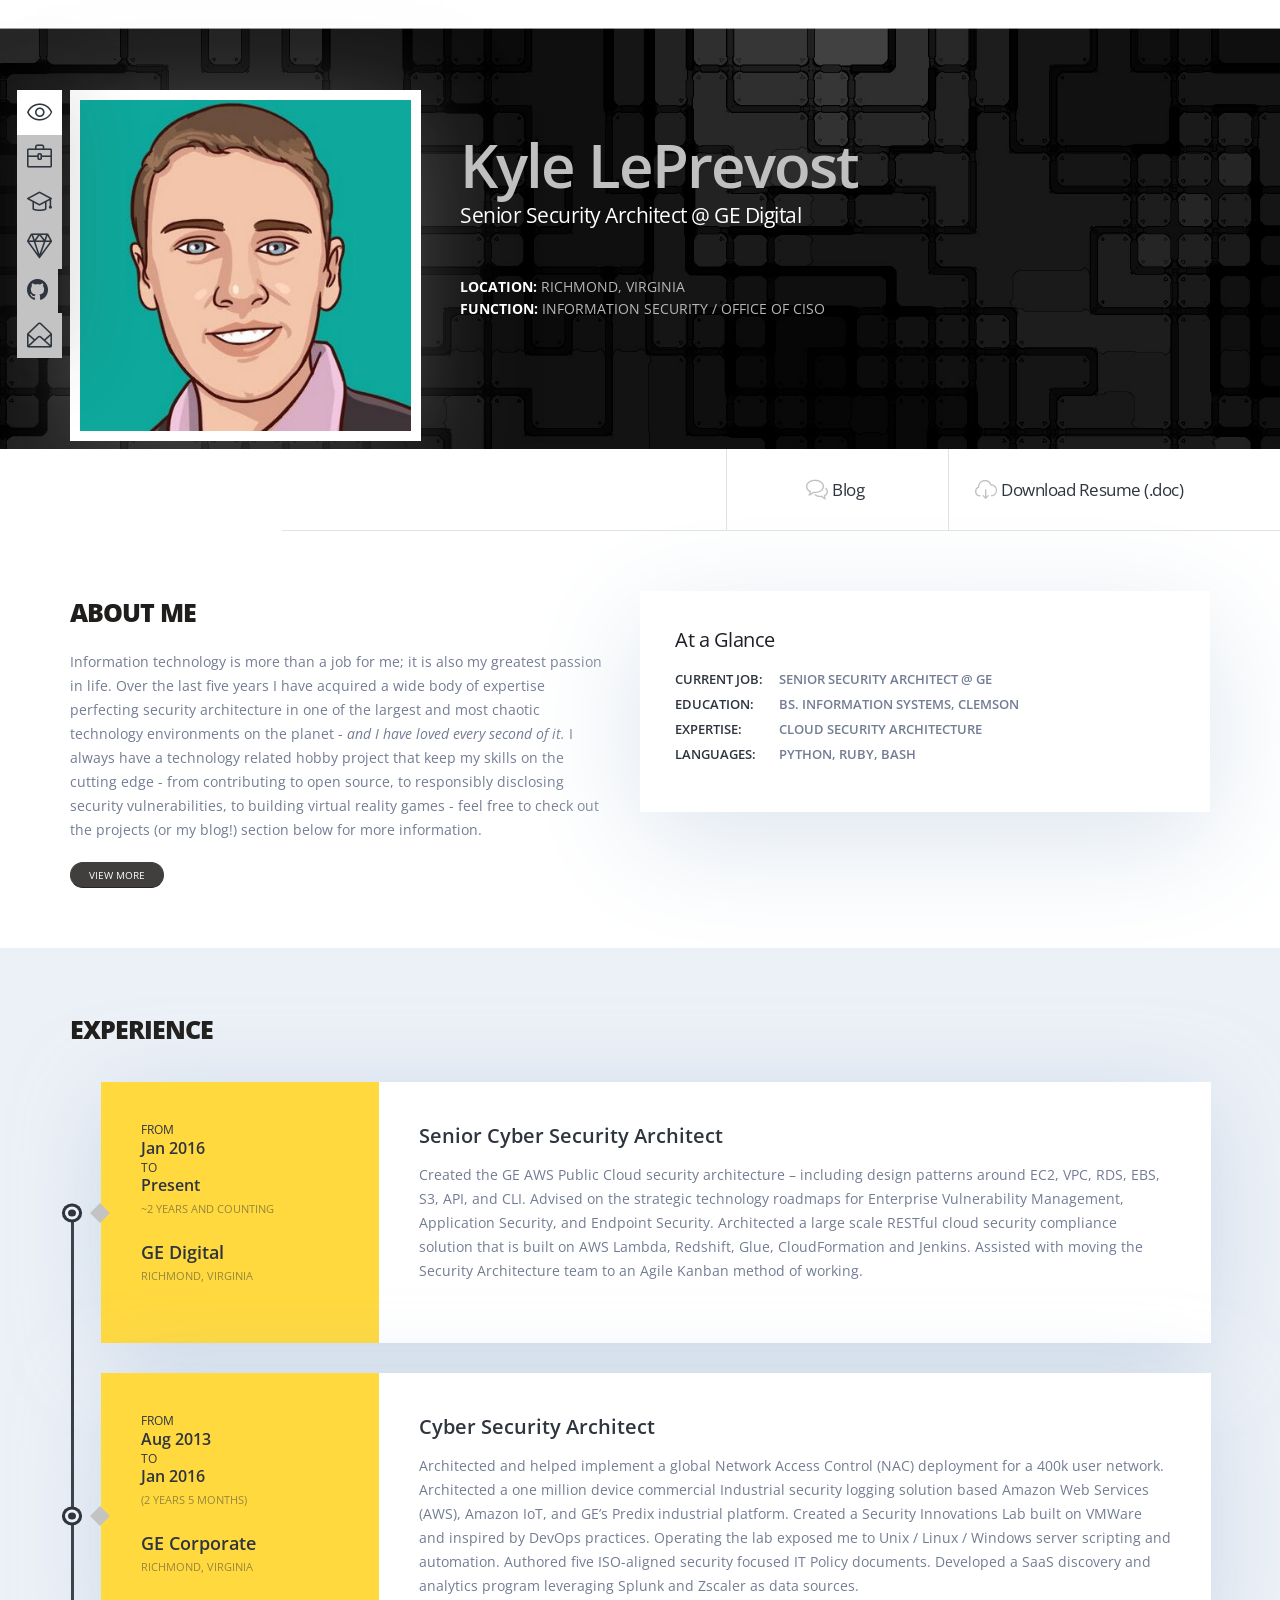
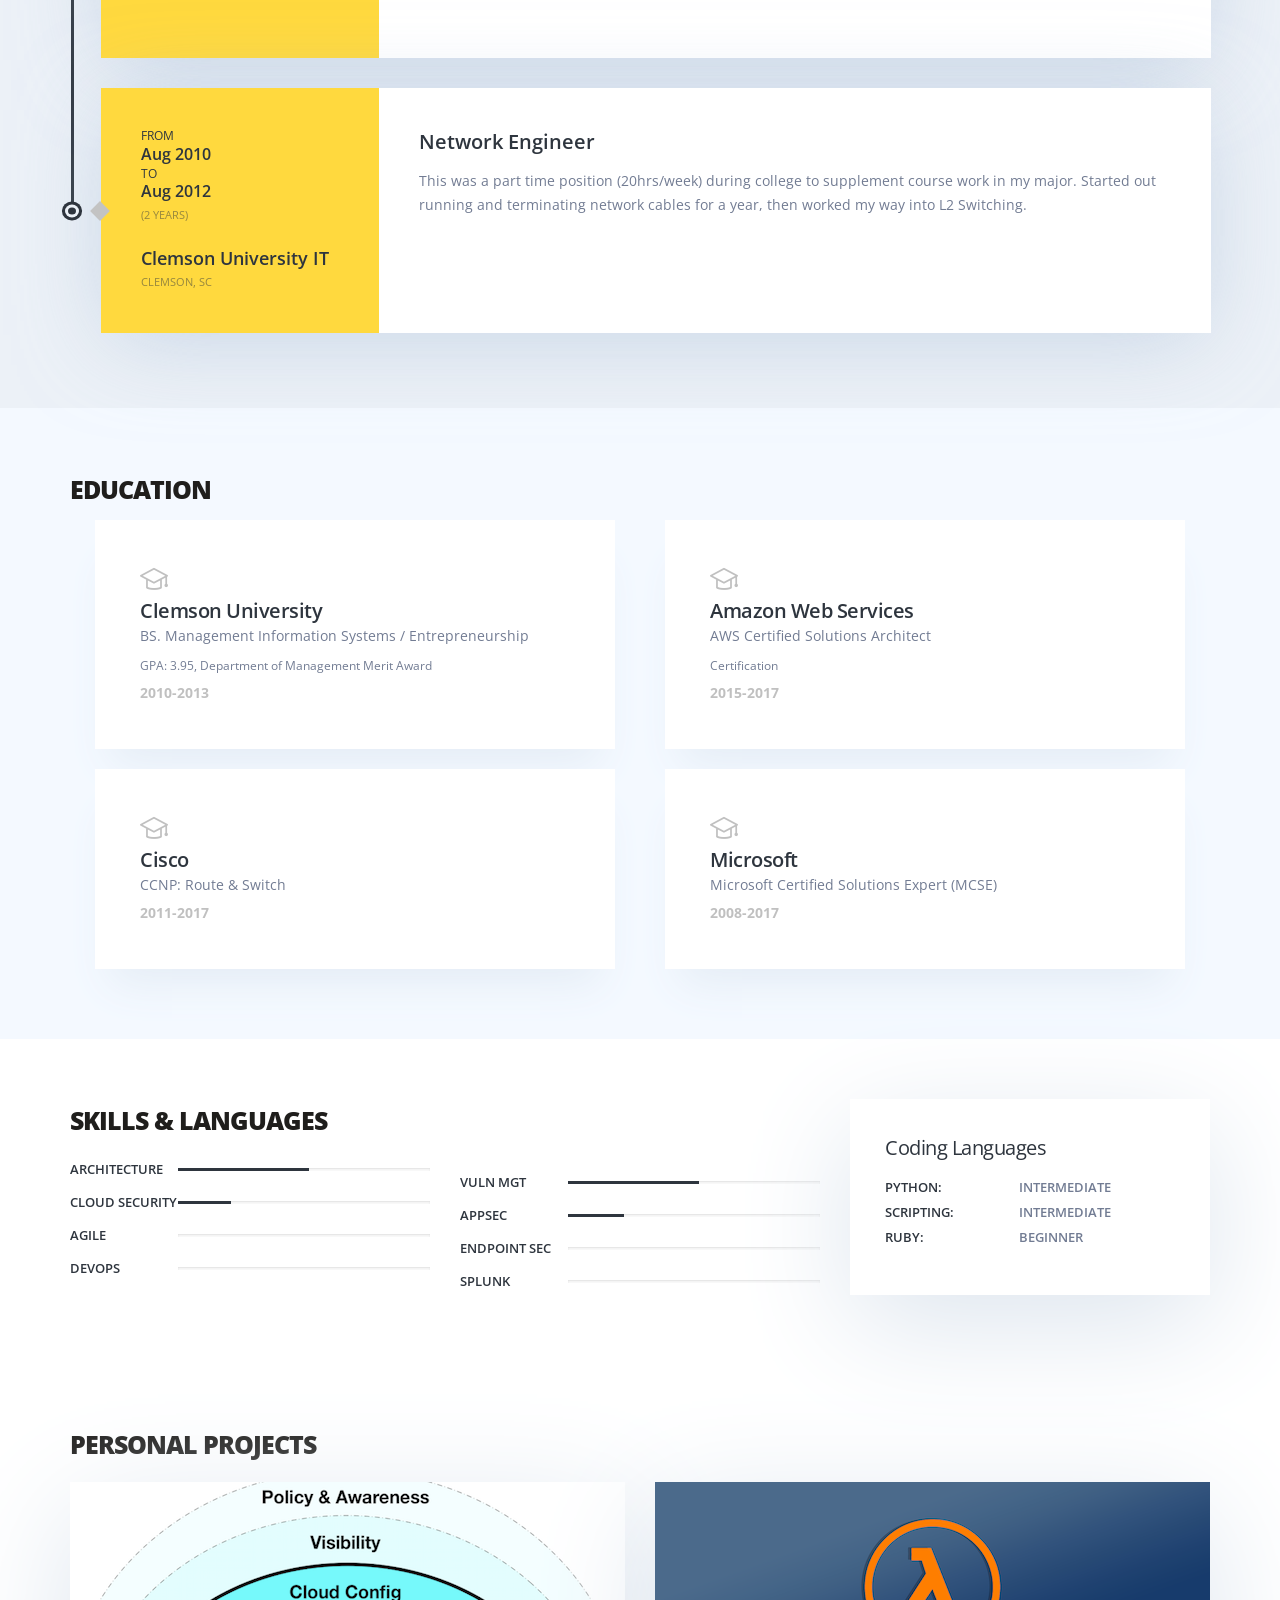
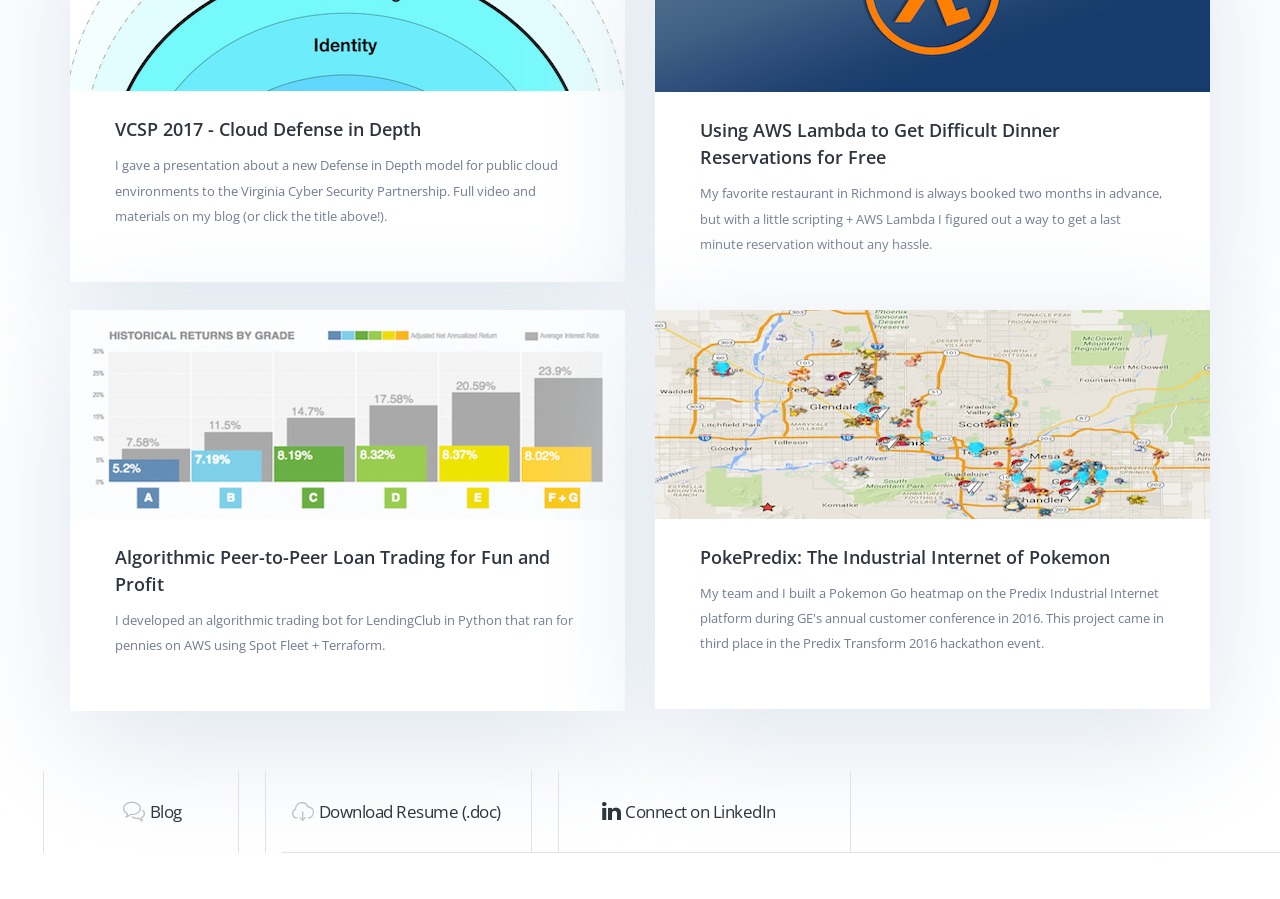
==== commit 026c78ac: "removing indents" ====
--- a/index.html
+++ b/index.html
@@ -1,623 +1,571 @@
 <!DOCTYPE html>
 <html>
-	<head>
-
-		<!-- Basic -->
-		<meta charset="utf-8">
-		<meta http-equiv="X-UA-Compatible" content="IE=edge">	
-
-		<title>Kyle LePrevost - Cloud Security Architect</title>	
-
-		<meta name="keywords" content="cloud security architecture kyle leprevost resume information technology">
-		<meta name="description" content="I work for the largest industrial company on the planet and I'm writing the book on my field - Enterprise Security Architecture. I've built and run several startups. I'm also a huge nutrition / quantified health geek.">
-		<meta name="author" content="Kyle LePrevost">
-
-		<!-- Favicon -->
-		<link rel="shortcut icon" href="favicon.ico" type="image/x-icon" />
-		<link rel="apple-touch-icon" href="apple-touch-icon.png">
-
-		<!-- Mobile Metas -->
-		<meta name="viewport" content="width=device-width, minimum-scale=1.0, maximum-scale=1.0, user-scalable=no">
-
-		<!-- Web Fonts  -->
-		<link href="https://fonts.googleapis.com/css?family=Open+Sans:300,400,600,700,800%7CShadows+Into+Light" rel="stylesheet" type="text/css">
-
-		<!-- Vendor CSS -->
-		<link rel="stylesheet" href="vendor/bootstrap/css/bootstrap.min.css">
-		<link rel="stylesheet" href="vendor/font-awesome/css/font-awesome.min.css">
-		<link rel="stylesheet" href="vendor/animate/animate.min.css">
-		<link rel="stylesheet" href="vendor/simple-line-icons/css/simple-line-icons.min.css">
-		<link rel="stylesheet" href="vendor/owl.carousel/assets/owl.carousel.min.css">
-		<link rel="stylesheet" href="vendor/owl.carousel/assets/owl.theme.default.min.css">
-		<link rel="stylesheet" href="vendor/magnific-popup/magnific-popup.min.css">
-
-		<!-- Theme CSS -->
-		<link rel="stylesheet" href="css/theme.css">
-		<link rel="stylesheet" href="css/theme-elements.css">
-		<link rel="stylesheet" href="css/theme-blog.css">
-		<link rel="stylesheet" href="css/theme-shop.css">
-
-		<!-- Current Page CSS -->
-		<link rel="stylesheet" href="vendor/rs-plugin/css/settings.css">
-		<link rel="stylesheet" href="vendor/rs-plugin/css/layers.css">
-		<link rel="stylesheet" href="vendor/rs-plugin/css/navigation.css">
-
-		<!-- Skin CSS -->
-		<link rel="stylesheet" href="css/skins/skin-resume.css"> 
-
-		<!-- Demo CSS -->
-		<link rel="stylesheet" href="css/demos/demo-resume.css">
-
-		<!-- Theme Custom CSS -->
-		<link rel="stylesheet" href="css/custom.css">
-
-		<!-- Head Libs -->
-		<script src="vendor/modernizr/modernizr.min.js"></script>
-
-	</head>
-	<body data-spy="scroll" data-target=".wrapper-spy">
-
-		<div class="body">
-			<header id="header" class="header-floating " data-plugin-options="{'stickyEnabled': false, 'stickyEnableOnBoxed': false, 'stickyEnableOnMobile': false, 'stickyStartAt': 0, 'stickySetTop': '60px', 'stickyChangeLogo': false}">
-				<div class="header-body">
-					<div class="header-container container">
-						<div class="header-row">
-							<div class="header-column">
-								<div class="header-row">
-									<div class="header-nav pt-xs">
-										<button class="btn header-btn-collapse-nav" data-toggle="collapse" data-target=".header-nav-main">
-										<i class="fa fa-bars"></i>
-										</button>
-										<div class="header-nav-main collapse">
-											<nav class="wrapper-spy">
-												<ul class="nav" id="mainNav">
-													<li>
-														<a data-hash href="#about-me" class="text-color-dark background-color-primary">
-															<i class="icon-eye icons"></i>
-															<span class="custom-tooltip">About Me</span>
-														</a>
-													</li>
-													<li>
-														<a data-hash href="#experience" class="text-color-dark background-color-primary">
-															<i class="icon-briefcase icons"></i>
-															<span class="custom-tooltip">Experience</span>
-														</a>
-													</li>
-													<li>
-														<a data-hash href="#education" class="text-color-dark background-color-primary">
-															<i class="icon-graduation icons"></i>
-															<span class="custom-tooltip">Education</span>
-														</a>
-													</li>
-													<li>
-														<a data-hash href="#skills" class="text-color-dark background-color-primary">
-															<i class="icon-diamond icons"></i>
-															<span class="custom-tooltip">Skills</span>
-														</a>
-													</li>
-													<li>
-														<a data-hash href="#portfolio" class="text-color-dark background-color-primary">
-															<i class="fa fa-github"></i>
-															<span class="custom-tooltip">Projects</span>
-														</a>
-													</li>
-													<li>
-														<a data-hash href="#say-hello" class="text-color-dark background-color-primary">
-															<i class="icon-envelope-open icons"></i>
-															<span class="custom-tooltip">Contact Me</span>
-														</a>
-													</li>
-												</ul>
-											</nav>
-										</div>
-									</div>
-								</div>
-							</div>
-						</div>
-					</div>
-				</div>
-			</header>
-
-			<div role="main" class="main">
-
-			<section id="about-me" class="section section-no-border section-parallax custom-section-padding-1 custom-position-1 custom-xs-bg-size-cover m-none" data-plugin-parallax data-plugin-options="{'speed': 1.5}" data-image-src="images/bg2.jpg">
-				<div class="container">
-					<div class="row">
-						<div class="col-md-4 col-sm-4 col-xs-10 col-sm-offset-0 col-xs-offset-1 custom-sm-margin-bottom-1">
-							<img src="images/about2.png" class="img-responsive custom-border custom-image-position-2 custom-box-shadow-4" alt />
-						</div>
-						<div class="col-md-5 col-sm-8">
-							<h1 class="text-color-primary custom-font-size-1">Kyle LePrevost</h1>
-							<p class="text-color-light font-weight-normal custom-font-size-2 custom-margin-bottom-1">Senior Security Architect @ GE Digital</p>
-							<span class="custom-about-me-infos">
-								<span class="custom-text-color-1 text-uppercase"><strong class="text-color-light">Location: </strong>Richmond, Virginia</span>
-								<span class="custom-text-color-1 text-uppercase mb-md"><strong class="text-color-light">Function: </strong> Information Security / Office of CISO</span>
-								<br>
-								<br>
-							</span>
-						</div>
-					</div>
-				</div>
-				<ul class="social-icons custom-social-icons">
-					<li class="social-icons-tumblr">
-						<a href="https://github.com/kleprevost" target="_blank" title="GitHub">
-							<i class="fa fa-github"></i>
-						</a>
-					</li>
-					<li class="social-icons-twitter">
-						<a href="https://twitter.com/hardcidr" target="_blank" title="Twitter">
-							<i class="fa fa-twitter"></i>
-						</a>
-					</li>
-					<li class="social-icons-linkedin">
-						<a href="https://www.linkedin.com/in/kyle-leprevost-b4045014" target="_blank" title="LinkedIn">
-							<i class="fa fa-linkedin"></i>
-						</a>
-					</li>
-				</ul>
-			</section>
-
-			<div class="custom-about-me-links">
-				<div class="container">
-					<div class="row">
-						<div class="col-md-3 col-md-offset-4 col-sm-4 center custom-xs-border-bottom p-none">
-						</div>
-						<div class="col-md-2 col-sm-4 center custom-xs-border-bottom p-none">
-							<a data-hash href="https://blog.hardcidr.com" class="text-decoration-none">
-								<span class="custom-nav-button custom-divisors text-color-dark">
-									<i class="icon-bubbles icons text-color-primary"></i>
-									Blog	
-								</span>
-							</a>
-						</div>
-						<div class="col-md-3 col-sm-4 center p-none">
-							<a href="images/KyleResume2017_light.doc" class="text-decoration-none">
-								<span class="custom-nav-button text-color-dark">
-									<i class="icon-cloud-download icons text-color-primary"></i>
-									Download Resume (.doc)	
-								</span>
-							</a>
-						</div>
-					</div>
-				</div>
-			</div>
-
-			<section class="section section-no-border background-color-light m-none">
-				<div class="container">
-					<div class="row">
-						<div class="col-md-12">
-
-							<div class="custom-box-details background-color-light custom-box-shadow-1 col-md-6 ml-xlg mb-xlg pull-right clearfix">
-								<h4>At a Glance</h4>
-								<div class="col-md-12 col-sm-12 p-none">
-									<ul class="custom-list-style-1 p-none">
-									<li>
-											<span class="text-color-dark">Current Job:</span>
-											<span class="custom-text-color-2">Senior Security Architect @ GE</span>
-										</li>
-
-										<li>
-											<span class="text-color-dark">Education:</span>
-											<span class="custom-text-color-2">BS. Information Systems, Clemson</span>
-										</li>
-
-										<li>
-											<span class="text-color-dark">Expertise:</span>
-											<span class="custom-text-color-2">Cloud Security Architecture</span>
-										</li>
-										<li>
-											<span class="text-color-dark">Languages:</span>
-											<span class="custom-text-color-2">Python, Ruby, Bash</span>
-										</li>
-									</ul>
-								</div>
-
-							</div>
-
-							<h2 class="text-color-quaternary font-weight-extra-bold text-uppercase">About Me</h2>
-
-							<p class="custom-text-color-2">Information technology is more than a job for me; it is also my greatest passion in life. Over the last five years I have acquired a wide body of expertise perfecting security architecture in one of the largest and most chaotic technology environments on the planet - <i> and I have loved every second of it. </i> I always have a technology related hobby project that keep my skills on the cutting edge - from contributing to open source, to responsibly disclosing security vulnerabilities, to building virtual reality games - feel free to check out the projects (or my blog!) section below for more information. </p>
-
-							<div class="about-me-more" id="aboutMeMore">
-								<p>I've been enamored with understanding how technology works for the better part of two decades. I started a small time web development / web hosting business when I was in middle school (my clients would have been mortified if they knew my age), went on to become the youngest Microsoft Certified IT Professional: Enterprise Architect in my state (at 17), got a Cisco Certified Network Professional (CCNP) certification for fun, then started two profitable technology companies ($250k VC + $100k revenue combined) in college, and finally took a job as a Security Architect at GE after graduation. </p>
-
-								<p> My career at GE has been (and still is!) one of the most rewarding times of my life. Not only have I felt driven to a cause - defending our critical industrial infrastructure against cyber attack - but I have also had the opportunity to work on a plethora of different technologies. Some highlights include: creating the current security architecture of GE Public Cloud, creating tons of related cloud application architectures for our internal security services (Qualys, WebInspect, Veracode, IDS),  architecting a zero-trust network model for remote sites, creating the architecture for an industrial IoT MSSP, architecting a global Cisco ISE NAC solution, and running our internal rapid prototyping lab for the cybersecurity organization. In that time I've been promoted from a Enterprise Security Architect to Senior Enterprise Security Architect and have taken two executive training classes through GE Crotonville.  </p>	
-																
-								<p> I can't talk about myself without also talking about my personal projects - they are the mechanism by which I keep my skills sharp while also experimenting with new technologies. I have a whole section dedicated to these projects (see the left navigation or scroll down), but I'll give a brief overview of the recent ones. I built and open sourced a python-based algorithmic LendingClub trading bot, built a useful AWS Lambda script that notifies you of hard-to-get dinner reservations, and a Predix Industrial Internet app that alerts you to rare Pokemon nearby in Pokemon Go. </p>
-							</div>
-
-							<a id="aboutMeMoreBtn" class="btn btn-tertiary text-uppercase custom-btn-style-1 text-xs">View More</a>
-
-						</div>
-					</div>
-				</div>
-			</section>
-
-			<section id="experience" class="section section-secondary section-no-border m-none">
-				<div class="container">
-					<div class="row">
-						<div class="col-md-12">
-							<h2 class="text-color-quaternary text-uppercase font-weight-extra-bold">Experience</h2>
-							<section class="timeline custom-timeline" id="timeline">
-								<div class="timeline-body">
-									<article class="timeline-box right custom-box-shadow-2">
-										<div class="experience-info col-md-3 col-sm-5 match-height background-color-primary">
-											<span class="from text-color-dark text-uppercase">
-												From
-												<span class="font-weight-semibold">Jan 2016</span>
-											</span>
-											<span class="to text-color-dark text-uppercase">
-												To
-												<span class="font-weight-semibold">Present</span>
-											</span>
-											<p class="text-color-dark">~2 Years and Counting</p>
-											<span class="company text-color-dark font-weight-semibold">
-												GE Digital
-												<span class="company-location text-color-dark font-weight-normal text-uppercase">Richmond, Virginia</span>
-											</span>
-										</div>
-										<div class="experience-description col-md-9 col-sm-7 match-height background-color-light">
-											<h4 class="text-color-dark font-weight-semibold">Senior Cyber Security Architect</h4>
-											<p class="custom-text-color-2">Created the GE AWS Public Cloud security architecture – including design patterns around EC2, VPC, RDS, EBS, S3, API, and CLI. Advised on the strategic technology roadmaps for Enterprise Vulnerability Management, Application Security, and Endpoint Security. Architected a large scale RESTful cloud security compliance solution that is built on AWS Lambda, Redshift, Glue, CloudFormation and Jenkins. Assisted with moving the Security Architecture team to an Agile Kanban method of working.</p>
-										</div>
-									</article>
-									<article class="timeline-box right custom-box-shadow-2">
-										<div class="experience-info col-md-3 col-sm-5 match-height background-color-primary">
-											<span class="from text-color-dark text-uppercase">
-												From
-												<span class="font-weight-semibold">Aug 2013</span>
-											</span>
-											<span class="to text-color-dark text-uppercase">
-												To
-												<span class="font-weight-semibold">Jan 2016</span>
-											</span>
-											<p class="text-color-dark">(2 Years 5 Months)</p>
-											<span class="company text-color-dark font-weight-semibold">
-												GE Corporate
-												<span class="company-location text-color-dark font-weight-normal text-uppercase">Richmond, Virginia</span>
-											</span>
-										</div>
-										<div class="experience-description col-md-9 col-sm-7 match-height background-color-light">
-											<h4 class="text-color-dark font-weight-semibold">Cyber Security Architect</h4>
-											<p class="custom-text-color-2">Architected and helped implement a global Network Access Control (NAC) deployment for a 400k user network. Architected a one million device commercial Industrial security logging solution based Amazon Web Services (AWS), Amazon IoT, and GE’s Predix industrial platform. Created a Security Innovations Lab built on VMWare and inspired by DevOps practices. Operating the lab exposed me to Unix / Linux / Windows server scripting and automation. Authored five ISO-aligned security focused IT Policy documents. Developed a SaaS discovery and analytics program leveraging Splunk and Zscaler as data sources.</p>
-										</div>
-									</article>
-									<article class="timeline-box right custom-box-shadow-2">
-										<div class="experience-info col-md-3 col-sm-5 match-height background-color-primary">
-											<span class="from text-color-dark text-uppercase">
-												From
-												<span class="font-weight-semibold">Aug 2010</span>
-											</span>
-											<span class="to text-color-dark text-uppercase">
-												To
-												<span class="font-weight-semibold">Aug 2012</span>
-											</span>
-											<p class="text-color-dark">(2 Years)</p>
-											<span class="company text-color-dark font-weight-semibold">
-												Clemson University IT
-												<span class="company-location text-color-dark font-weight-normal text-uppercase">Clemson, SC</span>
-											</span>
-										</div>
-										<div class="experience-description col-md-9 col-sm-7 match-height background-color-light">
-											<h4 class="text-color-dark font-weight-semibold">Network Engineer</h4>
-											<p class="custom-text-color-2">This was a part time position (20hrs/week) during college to supplement course work in my major. Started out running and terminating network cables for a year, then worked my way into L2 Switching.</p>
-										</div>
-									</article>
-									<div class="timeline-bar"></div>
-								</div>
-							</section>
-						</div>
-					</div>
-				</div>
-			</section>
-
-			<section id="education" class="section section-no-border custom-background-color-1 m-none">
-				<div class="container">
-					<div class="row">
-						<div class="col-md-12">
-							<h2 class="text-color-quaternary text-uppercase font-weight-extra-bold m-none">Education</h2>
-								<div>
-									<div class="col-md-6 col-sm-6">
-										<div class="custom-box-details-2 background-color-light custom-box-shadow-3">
-											<i class="icon-graduation icons text-color-primary"></i>
-											<h4 class="font-weight-semibold text-color-dark m-none">Clemson University</h4>
-											<p class="custom-text-color-2 mb-xs">BS. Management Information Systems / Entrepreneurship</p>
-											<p class="custom-text-color-2 mb-xs"><small>GPA: 3.95, Department of Management Merit Award</p></small>
-											<strong class="text-color-primary">2010-2013</strong>
-										</div>
-									</div>
-									<div class="col-md-6 col-sm-6">
-										<div class="custom-box-details-2 background-color-light custom-box-shadow-3">
-											<i class="icon-graduation icons text-color-primary"></i>
-											<h4 class="font-weight-semibold text-color-dark m-none">Amazon Web Services</h4>
-											<p class="custom-text-color-2 mb-xs">AWS Certified Solutions Architect</p>
-											<p class="custom-text-color-2 mb-xs"><small>Certification</p></small>
-
-											<strong class="text-color-primary">2015-2017</strong>
-										</div>
-									</div>
-									<div class="col-md-6 col-sm-6">
-										<div class="custom-box-details-2 background-color-light custom-box-shadow-3">
-											<i class="icon-graduation icons text-color-primary"></i>
-											<h4 class="font-weight-semibold text-color-dark m-none">Cisco</h4>
-											<p class="custom-text-color-2 mb-xs">CCNP: Route & Switch</p>
-											<strong class="text-color-primary">2011-2017</strong>
-										</div>
-									</div>
-									<div class="col-md-6 col-sm-6">
-										<div class="custom-box-details-2 background-color-light custom-box-shadow-3">
-											<i class="icon-graduation icons text-color-primary"></i>
-											<h4 class="font-weight-semibold text-color-dark m-none">Microsoft</h4>
-											<p class="custom-text-color-2 mb-xs">Microsoft Certified Solutions Expert (MCSE)</p>
-											<strong class="text-color-primary">2008-2017</strong>
-										</div>
-									</div>
-								</div>
-						</div>
-					</div>
-				</div>
-			</section>
-
-			<section id="skills" class="section section-no-border background-color-light m-none">
-				<div class="container">
-					<div class="row custom-sm-flex-order">
-						<div class="col-md-4 col-sm-6 col-xs-12">
-							<h2 class="text-color-quaternary text-uppercase font-weight-extra-bold">Skills & Languages</h2>
-							<div class="progress-bars custom-progress-bars">
-								<div class="progress-label text-color-dark font-weight-semibold text-uppercase text-sm">
-								<span>Architecture</span>
-								</div>
-								<div class="progress">
-									<div class="progress-bar" data-appear-progress-animation="95%"></div>
-								</div>
-								<div class="progress-label text-color-dark font-weight-semibold text-uppercase text-sm">
-									<span>Cloud Security</span>
-								</div>
-								<div class="progress">
-									<div class="progress-bar" data-appear-progress-animation="85%" data-appear-animation-delay="300"></div>
-								</div>
-								<div class="progress-label text-color-dark font-weight-semibold text-uppercase text-sm">
-									<span>Agile</span>
-								</div>
-								<div class="progress">
-									<div class="progress-bar" data-appear-progress-animation="75%" data-appear-animation-delay="600"></div>
-								</div>
-								<div class="progress-label text-color-dark font-weight-semibold text-uppercase text-sm">
-									<span>DevOps</span>
-								</div>
-								<div class="progress">
-									<div class="progress-bar" data-appear-progress-animation="70%" data-appear-animation-delay="900"></div>
-								</div>
-							</div>
-						</div>
-						<div class="col-md-4 col-sm-6 col-xs-12">
-							<div class="progress-bars custom-progress-bars custom-md-margin-top-1">
-								<div class="progress-label text-color-dark font-weight-semibold text-uppercase text-sm">
-									<span>Vuln Mgt</span>
-								</div>
-								<div class="progress">
-									<div class="progress-bar" data-appear-progress-animation="95%"></div>
-								</div>
-								<div class="progress-label text-color-dark font-weight-semibold text-uppercase text-sm">
-									<span>AppSec</span>
-								</div>
-								<div class="progress">
-									<div class="progress-bar" data-appear-progress-animation="90%" data-appear-animation-delay="300"></div>
-								</div>
-								<div class="progress-label text-color-dark font-weight-semibold text-uppercase text-sm">
-									<span>Endpoint Sec</span>
-								</div>
-								<div class="progress">
-									<div class="progress-bar" data-appear-progress-animation="87%" data-appear-animation-delay="600"></div>
-								</div>
-								<div class="progress-label text-color-dark font-weight-semibold text-uppercase text-sm">
-									<span>Splunk</span>
-								</div>
-								<div class="progress">
-									<div class="progress-bar" data-appear-progress-animation="82%" data-appear-animation-delay="900"></div>
-								</div>
-							</div>
-						</div>
-						<div class="col-md-4 col-sm-6 col-xs-12">
-							<div class="custom-box-details background-color-light custom-box-shadow-1">
-								<h4 class="text-color-dark">Coding Languages</h4>
-								<ul class="custom-list-style-1 p-none">
-									<li>
-										<span class="font-weight-semibold custom-max-width-1 text-color-dark">Python:</span>
-										<span class="custom-text-color-2">Intermediate</span>
-									</li>
-									<li>
-										<span class="font-weight-semibold custom-max-width-1 text-color-dark">Scripting:</span>
-										<span class="custom-text-color-2">Intermediate</span>
-									</li>
-									<li>
-										<span class="font-weight-semibold custom-max-width-1 text-color-dark">Ruby:</span>
-										<span class="custom-text-color-2">Beginner</span>
-									</li>
-								</ul>
-							</div>
-						</div>
-					</div>
-				</div>
-			</section>
-			
-			<section id="portfolio" class="section section-no-border background-color-light m-none">
-				<div class="container">
-					<div class="row">
-						<div class="col-md-12">
-							<h2 class="text-color-quaternary font-weight-extra-bold text-uppercase">Personal Projects</h2>
-						</div>
-						<div class="col-md-6 col-sm-10 col-sm-offset-1 col-md-offset-0 custom-sm-margin-bottom-1">
-							<article class="thumb-info custom-thumb-info-2 custom-box-shadow-1 appear-animation" data-appear-animation="fadeIn" data-appear-animation-delay="0" data-appear-animation-duration="1s">
-								<span class="thumb-info-wrapper">
-									<a href="https://blog.hardcidr.com/how-to-leverage-cloud-for-security/">
-										<img src="images/VCSP.png" alt class="img-responsive" />
-									</a>
-								</span>
-								<span class="thumb-info-caption">
-									<span class="thumb-info-caption-text">
-										<h4 class="mb-sm">
-											<a href="https://blog.hardcidr.com/how-to-leverage-cloud-for-security/" class="text-decoration-none text-color-dark font-weight-semibold">
-												VCSP 2017 - Cloud Defense in Depth
-											</a>
-										</h4>
-										<p class="custom-text-color-2">I gave a presentation about a new Defense in Depth model for public cloud environments to the Virginia Cyber Security Partnership. Full video and materials on my blog (or click the title above!). </p>
-									</span>
-								</span>
-							</article>
-						</div>
-						<div class="col-md-6 col-sm-10 col-sm-offset-1 col-md-offset-0">
-							<article class="thumb-info custom-thumb-info-2 custom-box-shadow-1 appear-animation" data-appear-animation="fadeIn" data-appear-animation-delay="0" data-appear-animation-duration="1s">
-								<span class="thumb-info-wrapper">
-									<a href="https://blog.hardcidr.com/using-aws-lambda-to-score-hard-to-get-dinner-reservations-for-free/">
-										<img src="images/lambda.png" alt class="img-responsive" />
-									</a>
-								</span>
-								<span class="thumb-info-caption">
-									<span class="thumb-info-caption-text">
-										<h4 class="mb-sm">
-											<a href="https://blog.hardcidr.com/using-aws-lambda-to-score-hard-to-get-dinner-reservations-for-free/" class="text-decoration-none text-color-dark font-weight-semibold">
-												Using AWS Lambda to Get Difficult Dinner Reservations for Free
-											</a>
-										</h4>
-										<p class="custom-text-color-2">My favorite restaurant in Richmond is always booked two months in advance, but with a little scripting + AWS Lambda I figured out a way to get a last minute reservation without any hassle.</p>
-									</span>
-								</span>
-							</article>
-						</div>
-					</div>
-				
-				<div class="row">
-						<div class="col-md-6 col-sm-10 col-sm-offset-1 col-md-offset-0 custom-sm-margin-bottom-1">
-							<article class="thumb-info custom-thumb-info-2 custom-box-shadow-1 appear-animation" data-appear-animation="fadeIn" data-appear-animation-delay="0" data-appear-animation-duration="1s">
-								<span class="thumb-info-wrapper">
-									<a href="https://blog.hardcidr.com/algorithmic-peer-to-peer-loan-trading-for-fun-and-profit/">
-										<img src="images/lending.png" alt class="img-responsive" />
-									</a>
-								</span>
-								<span class="thumb-info-caption">
-									<span class="thumb-info-caption-text">
-										<h4 class="mb-sm">
-											<a href="https://blog.hardcidr.com/algorithmic-peer-to-peer-loan-trading-for-fun-and-profit/" class="text-decoration-none text-color-dark font-weight-semibold">
-												Algorithmic Peer-to-Peer Loan Trading for Fun and Profit
-											</a>
-										</h4>
-										<p class="custom-text-color-2">I developed an algorithmic trading bot for LendingClub in Python that ran for pennies on AWS using Spot Fleet + Terraform. </p>
-									</span>
-								</span>
-							</article>
-						</div>
-				
-						<div class="col-md-6 col-sm-10 col-sm-offset-1 col-md-offset-0">
-							<article class="thumb-info custom-thumb-info-2 custom-box-shadow-1 appear-animation" data-appear-animation="fadeIn" data-appear-animation-delay="0" data-appear-animation-duration="1s">
-								<span class="thumb-info-wrapper">
-									<a href="https://blog.hardcidr.com/pokepredix-the-industrial-internet-of-pokemon/">
-										<img src="images/pokemon.jpg" alt class="img-responsive" />
-									</a>
-								</span>
-								<span class="thumb-info-caption">
-									<span class="thumb-info-caption-text">
-										<h4 class="mb-sm">
-											<a href="https://blog.hardcidr.com/pokepredix-the-industrial-internet-of-pokemon/" class="text-decoration-none text-color-dark font-weight-semibold">
-												PokePredix: The Industrial Internet of Pokemon
-											</a>
-										</h4>
-										<p class="custom-text-color-2">My team and I built a Pokemon Go heatmap on the Predix Industrial Internet platform during GE's annual customer conference in 2016. This project came in third place in the Predix Transform 2016 hackathon event.</p>
-									</span>
-								</span>
-							</article>
-						</div>
-				</div>
-				</div>
-			</section>
-
-			<div id="say-hello" class="container-fluid">
-				<div class="row">
-				
-				<div class="custom-about-me-links">
-				<div class="container">
-					<div class="row">
-
-						<div class="col-md-2 col-sm-4 center custom-xs-border-bottom p-none">
-							<a data-hash href="https://blog.hardcidr.com" class="text-decoration-none">
-								<span class="custom-nav-button custom-divisors text-color-dark">
-									<i class="icon-bubbles icons text-color-primary"></i>
-									Blog	
-								</span>
-							</a>
-						</div>
-						<div class="col-md-3 col-sm-4 center p-none">
-							<a href="images/KyleResume2017_light.doc" class="text-decoration-none">
-								<span class="custom-nav-button custom-divisors text-color-dark">
-									<i class="icon-cloud-download icons text-color-primary"></i>
-									Download Resume (.doc)	
-								</span>
-							</a>
-						</div>
-						<div class="col-md-3 col-sm-4 center p-none">
-							<a href="https://www.linkedin.com/in/kyle-leprevost-b4045014" class="text-decoration-none">
-								<span class="custom-nav-button custom-divisors text-color-dark">
-									<i class="fa fa-linkedin"></i>
-									Connect on LinkedIn	
-								</span>
-							</a>
-						</div>
-					</div>
-				</div>
-			</div>
-			</div>
-			</div>
-
-			<footer id="footer" class="m-none p-none">
-				<div class="footer-copyright background-color-light m-none">
-					<div class="container">
-						<div class="row">
-							<div class="col-md-12 m-none">
-								<p class="custom-text-color-2"></p>
-							</div>
-						</div>
-					</div>
-				</div>
-			</footer>
-		</div>
-
-		<!-- Vendor -->
-		<script src="vendor/jquery/jquery.min.js"></script>
-		<script src="vendor/jquery.appear/jquery.appear.min.js"></script>
-		<script src="vendor/jquery.easing/jquery.easing.min.js"></script>
-		<script src="vendor/jquery-cookie/jquery-cookie.min.js"></script>
-		<script src="vendor/bootstrap/js/bootstrap.min.js"></script>
-		<script src="vendor/common/common.min.js"></script>
-		<script src="vendor/jquery.validation/jquery.validation.min.js"></script>
-		<script src="vendor/jquery.easy-pie-chart/jquery.easy-pie-chart.min.js"></script>
-		<script src="vendor/jquery.gmap/jquery.gmap.min.js"></script>
-		<script src="vendor/jquery.lazyload/jquery.lazyload.min.js"></script>
-		<script src="vendor/isotope/jquery.isotope.min.js"></script>
-		<script src="vendor/owl.carousel/owl.carousel.min.js"></script>
-		<script src="vendor/magnific-popup/jquery.magnific-popup.min.js"></script>
-		<script src="vendor/vide/vide.min.js"></script>
-		
-		<!-- Theme Base, Components and Settings -->
-		<script src="js/theme.js"></script>
-		
-		<!-- Current Page Vendor and Views -->
-		<script src="vendor/rs-plugin/js/jquery.themepunch.tools.min.js"></script>
-		<script src="vendor/rs-plugin/js/jquery.themepunch.revolution.min.js"></script>
-
-		<!-- Current Page Vendor and Views -->
-		<script src="js/views/view.contact.js"></script>
-
-		<!-- Demo -->
-		<script src="js/demos/demo-resume.js"></script>
-		
-		<!-- Theme Custom -->
-		<script src="js/custom.js"></script>
-		
-		<!-- Theme Initialization Files -->
-		<script src="js/theme.init.js"></script>
-
-
-
-
-	</body>
+<head>
+<!-- Basic -->
+<meta charset="utf-8">
+<meta http-equiv="X-UA-Compatible" content="IE=edge">	
+<title>Kyle LePrevost - Cloud Security Architect</title>	
+<meta name="keywords" content="cloud security architecture kyle leprevost resume information technology">
+<meta name="description" content="I work for the largest industrial company on the planet and I'm writing the book on my field - Enterprise Security Architecture. I've built and run several startups. I'm also a huge nutrition / quantified health geek.">
+<meta name="author" content="Kyle LePrevost">
+<!-- Favicon -->
+<link rel="shortcut icon" href="favicon.ico" type="image/x-icon" />
+<link rel="apple-touch-icon" href="apple-touch-icon.png">
+<!-- Mobile Metas -->
+<meta name="viewport" content="width=device-width, minimum-scale=1.0, maximum-scale=1.0, user-scalable=no">
+<!-- Web Fonts  -->
+<link href="https://fonts.googleapis.com/css?family=Open+Sans:300,400,600,700,800%7CShadows+Into+Light" rel="stylesheet" type="text/css">
+<!-- Vendor CSS -->
+<link rel="stylesheet" href="vendor/bootstrap/css/bootstrap.min.css">
+<link rel="stylesheet" href="vendor/font-awesome/css/font-awesome.min.css">
+<link rel="stylesheet" href="vendor/animate/animate.min.css">
+<link rel="stylesheet" href="vendor/simple-line-icons/css/simple-line-icons.min.css">
+<link rel="stylesheet" href="vendor/owl.carousel/assets/owl.carousel.min.css">
+<link rel="stylesheet" href="vendor/owl.carousel/assets/owl.theme.default.min.css">
+<link rel="stylesheet" href="vendor/magnific-popup/magnific-popup.min.css">
+<!-- Theme CSS -->
+<link rel="stylesheet" href="css/theme.css">
+<link rel="stylesheet" href="css/theme-elements.css">
+<link rel="stylesheet" href="css/theme-blog.css">
+<link rel="stylesheet" href="css/theme-shop.css">
+<!-- Current Page CSS -->
+<link rel="stylesheet" href="vendor/rs-plugin/css/settings.css">
+<link rel="stylesheet" href="vendor/rs-plugin/css/layers.css">
+<link rel="stylesheet" href="vendor/rs-plugin/css/navigation.css">
+<!-- Skin CSS -->
+<link rel="stylesheet" href="css/skins/skin-resume.css"> 
+<!-- Demo CSS -->
+<link rel="stylesheet" href="css/demos/demo-resume.css">
+<!-- Theme Custom CSS -->
+<link rel="stylesheet" href="css/custom.css">
+<!-- Head Libs -->
+<script src="vendor/modernizr/modernizr.min.js"></script>
+</head>
+<body data-spy="scroll" data-target=".wrapper-spy">
+<div class="body">
+<header id="header" class="header-floating " data-plugin-options="{'stickyEnabled': false, 'stickyEnableOnBoxed': false, 'stickyEnableOnMobile': false, 'stickyStartAt': 0, 'stickySetTop': '60px', 'stickyChangeLogo': false}">
+<div class="header-body">
+<div class="header-container container">
+<div class="header-row">
+<div class="header-column">
+<div class="header-row">
+<div class="header-nav pt-xs">
+<button class="btn header-btn-collapse-nav" data-toggle="collapse" data-target=".header-nav-main">
+<i class="fa fa-bars"></i>
+</button>
+<div class="header-nav-main collapse">
+<nav class="wrapper-spy">
+<ul class="nav" id="mainNav">
+<li>
+<a data-hash href="#about-me" class="text-color-dark background-color-primary">
+<i class="icon-eye icons"></i>
+<span class="custom-tooltip">About Me</span>
+</a>
+</li>
+<li>
+<a data-hash href="#experience" class="text-color-dark background-color-primary">
+<i class="icon-briefcase icons"></i>
+<span class="custom-tooltip">Experience</span>
+</a>
+</li>
+<li>
+<a data-hash href="#education" class="text-color-dark background-color-primary">
+<i class="icon-graduation icons"></i>
+<span class="custom-tooltip">Education</span>
+</a>
+</li>
+<li>
+<a data-hash href="#skills" class="text-color-dark background-color-primary">
+<i class="icon-diamond icons"></i>
+<span class="custom-tooltip">Skills</span>
+</a>
+</li>
+<li>
+<a data-hash href="#portfolio" class="text-color-dark background-color-primary">
+<i class="fa fa-github"></i>
+<span class="custom-tooltip">Projects</span>
+</a>
+</li>
+<li>
+<a data-hash href="#say-hello" class="text-color-dark background-color-primary">
+<i class="icon-envelope-open icons"></i>
+<span class="custom-tooltip">Contact Me</span>
+</a>
+</li>
+</ul>
+</nav>
+</div>
+</div>
+</div>
+</div>
+</div>
+</div>
+</div>
+</header>
+<div role="main" class="main">
+<section id="about-me" class="section section-no-border section-parallax custom-section-padding-1 custom-position-1 custom-xs-bg-size-cover m-none" data-plugin-parallax data-plugin-options="{'speed': 1.5}" data-image-src="images/bg2.jpg">
+<div class="container">
+<div class="row">
+<div class="col-md-4 col-sm-4 col-xs-10 col-sm-offset-0 col-xs-offset-1 custom-sm-margin-bottom-1">
+<img src="images/about2.png" class="img-responsive custom-border custom-image-position-2 custom-box-shadow-4" alt />
+</div>
+<div class="col-md-5 col-sm-8">
+<h1 class="text-color-primary custom-font-size-1">Kyle LePrevost</h1>
+<p class="text-color-light font-weight-normal custom-font-size-2 custom-margin-bottom-1">Senior Security Architect @ GE Digital</p>
+<span class="custom-about-me-infos">
+<span class="custom-text-color-1 text-uppercase"><strong class="text-color-light">Location: </strong>Richmond, Virginia</span>
+<span class="custom-text-color-1 text-uppercase mb-md"><strong class="text-color-light">Function: </strong> Information Security / Office of CISO</span>
+<br>
+<br>
+</span>
+</div>
+</div>
+</div>
+<ul class="social-icons custom-social-icons">
+<li class="social-icons-tumblr">
+<a href="https://github.com/kleprevost" target="_blank" title="GitHub">
+<i class="fa fa-github"></i>
+</a>
+</li>
+<li class="social-icons-twitter">
+<a href="https://twitter.com/hardcidr" target="_blank" title="Twitter">
+<i class="fa fa-twitter"></i>
+</a>
+</li>
+<li class="social-icons-linkedin">
+<a href="https://www.linkedin.com/in/kyle-leprevost-b4045014" target="_blank" title="LinkedIn">
+<i class="fa fa-linkedin"></i>
+</a>
+</li>
+</ul>
+</section>
+<div class="custom-about-me-links">
+<div class="container">
+<div class="row">
+<div class="col-md-3 col-md-offset-4 col-sm-4 center custom-xs-border-bottom p-none">
+</div>
+<div class="col-md-2 col-sm-4 center custom-xs-border-bottom p-none">
+<a data-hash href="https://blog.hardcidr.com" class="text-decoration-none">
+<span class="custom-nav-button custom-divisors text-color-dark">
+<i class="icon-bubbles icons text-color-primary"></i>
+Blog	
+</span>
+</a>
+</div>
+<div class="col-md-3 col-sm-4 center p-none">
+<a href="images/KyleResume2017_light.doc" class="text-decoration-none">
+<span class="custom-nav-button text-color-dark">
+<i class="icon-cloud-download icons text-color-primary"></i>
+Download Resume (.doc)	
+</span>
+</a>
+</div>
+</div>
+</div>
+</div>
+<section class="section section-no-border background-color-light m-none">
+<div class="container">
+<div class="row">
+<div class="col-md-12">
+<div class="custom-box-details background-color-light custom-box-shadow-1 col-md-6 ml-xlg mb-xlg pull-right clearfix">
+<h4>At a Glance</h4>
+<div class="col-md-12 col-sm-12 p-none">
+<ul class="custom-list-style-1 p-none">
+<li>
+<span class="text-color-dark">Current Job:</span>
+<span class="custom-text-color-2">Senior Security Architect @ GE</span>
+</li>
+<li>
+<span class="text-color-dark">Education:</span>
+<span class="custom-text-color-2">BS. Information Systems, Clemson</span>
+</li>
+<li>
+<span class="text-color-dark">Expertise:</span>
+<span class="custom-text-color-2">Cloud Security Architecture</span>
+</li>
+<li>
+<span class="text-color-dark">Languages:</span>
+<span class="custom-text-color-2">Python, Ruby, Bash</span>
+</li>
+</ul>
+</div>
+</div>
+<h2 class="text-color-quaternary font-weight-extra-bold text-uppercase">About Me</h2>
+<p class="custom-text-color-2">Information technology is more than a job for me; it is also my greatest passion in life. Over the last five years I have acquired a wide body of expertise perfecting security architecture in one of the largest and most chaotic technology environments on the planet - <i> and I have loved every second of it. </i> I always have a technology related hobby project that keep my skills on the cutting edge - from contributing to open source, to responsibly disclosing security vulnerabilities, to building virtual reality games - feel free to check out the projects (or my blog!) section below for more information. </p>
+<div class="about-me-more" id="aboutMeMore">
+<p>I've been enamored with understanding how technology works for the better part of two decades. I started a small time web development / web hosting business when I was in middle school (my clients would have been mortified if they knew my age), went on to become the youngest Microsoft Certified IT Professional: Enterprise Architect in my state (at 17), got a Cisco Certified Network Professional (CCNP) certification for fun, then started two profitable technology companies ($250k VC + $100k revenue combined) in college, and finally took a job as a Security Architect at GE after graduation. </p>
+<p> My career at GE has been (and still is!) one of the most rewarding times of my life. Not only have I felt driven to a cause - defending our critical industrial infrastructure against cyber attack - but I have also had the opportunity to work on a plethora of different technologies. Some highlights include: creating the current security architecture of GE Public Cloud, creating tons of related cloud application architectures for our internal security services (Qualys, WebInspect, Veracode, IDS),  architecting a zero-trust network model for remote sites, creating the architecture for an industrial IoT MSSP, architecting a global Cisco ISE NAC solution, and running our internal rapid prototyping lab for the cybersecurity organization. In that time I've been promoted from a Enterprise Security Architect to Senior Enterprise Security Architect and have taken two executive training classes through GE Crotonville.  </p>	
+<p> I can't talk about myself without also talking about my personal projects - they are the mechanism by which I keep my skills sharp while also experimenting with new technologies. I have a whole section dedicated to these projects (see the left navigation or scroll down), but I'll give a brief overview of the recent ones. I built and open sourced a python-based algorithmic LendingClub trading bot, built a useful AWS Lambda script that notifies you of hard-to-get dinner reservations, and a Predix Industrial Internet app that alerts you to rare Pokemon nearby in Pokemon Go. </p>
+</div>
+<a id="aboutMeMoreBtn" class="btn btn-tertiary text-uppercase custom-btn-style-1 text-xs">View More</a>
+</div>
+</div>
+</div>
+</section>
+<section id="experience" class="section section-secondary section-no-border m-none">
+<div class="container">
+<div class="row">
+<div class="col-md-12">
+<h2 class="text-color-quaternary text-uppercase font-weight-extra-bold">Experience</h2>
+<section class="timeline custom-timeline" id="timeline">
+<div class="timeline-body">
+<article class="timeline-box right custom-box-shadow-2">
+<div class="experience-info col-md-3 col-sm-5 match-height background-color-primary">
+<span class="from text-color-dark text-uppercase">
+From
+<span class="font-weight-semibold">Jan 2016</span>
+</span>
+<span class="to text-color-dark text-uppercase">
+To
+<span class="font-weight-semibold">Present</span>
+</span>
+<p class="text-color-dark">~2 Years and Counting</p>
+<span class="company text-color-dark font-weight-semibold">
+GE Digital
+<span class="company-location text-color-dark font-weight-normal text-uppercase">Richmond, Virginia</span>
+</span>
+</div>
+<div class="experience-description col-md-9 col-sm-7 match-height background-color-light">
+<h4 class="text-color-dark font-weight-semibold">Senior Cyber Security Architect</h4>
+<p class="custom-text-color-2">Created the GE AWS Public Cloud security architecture – including design patterns around EC2, VPC, RDS, EBS, S3, API, and CLI. Advised on the strategic technology roadmaps for Enterprise Vulnerability Management, Application Security, and Endpoint Security. Architected a large scale RESTful cloud security compliance solution that is built on AWS Lambda, Redshift, Glue, CloudFormation and Jenkins. Assisted with moving the Security Architecture team to an Agile Kanban method of working.</p>
+</div>
+</article>
+<article class="timeline-box right custom-box-shadow-2">
+<div class="experience-info col-md-3 col-sm-5 match-height background-color-primary">
+<span class="from text-color-dark text-uppercase">
+From
+<span class="font-weight-semibold">Aug 2013</span>
+</span>
+<span class="to text-color-dark text-uppercase">
+To
+<span class="font-weight-semibold">Jan 2016</span>
+</span>
+<p class="text-color-dark">(2 Years 5 Months)</p>
+<span class="company text-color-dark font-weight-semibold">
+GE Corporate
+<span class="company-location text-color-dark font-weight-normal text-uppercase">Richmond, Virginia</span>
+</span>
+</div>
+<div class="experience-description col-md-9 col-sm-7 match-height background-color-light">
+<h4 class="text-color-dark font-weight-semibold">Cyber Security Architect</h4>
+<p class="custom-text-color-2">Architected and helped implement a global Network Access Control (NAC) deployment for a 400k user network. Architected a one million device commercial Industrial security logging solution based Amazon Web Services (AWS), Amazon IoT, and GE’s Predix industrial platform. Created a Security Innovations Lab built on VMWare and inspired by DevOps practices. Operating the lab exposed me to Unix / Linux / Windows server scripting and automation. Authored five ISO-aligned security focused IT Policy documents. Developed a SaaS discovery and analytics program leveraging Splunk and Zscaler as data sources.</p>
+</div>
+</article>
+<article class="timeline-box right custom-box-shadow-2">
+<div class="experience-info col-md-3 col-sm-5 match-height background-color-primary">
+<span class="from text-color-dark text-uppercase">
+From
+<span class="font-weight-semibold">Aug 2010</span>
+</span>
+<span class="to text-color-dark text-uppercase">
+To
+<span class="font-weight-semibold">Aug 2012</span>
+</span>
+<p class="text-color-dark">(2 Years)</p>
+<span class="company text-color-dark font-weight-semibold">
+Clemson University IT
+<span class="company-location text-color-dark font-weight-normal text-uppercase">Clemson, SC</span>
+</span>
+</div>
+<div class="experience-description col-md-9 col-sm-7 match-height background-color-light">
+<h4 class="text-color-dark font-weight-semibold">Network Engineer</h4>
+<p class="custom-text-color-2">This was a part time position (20hrs/week) during college to supplement course work in my major. Started out running and terminating network cables for a year, then worked my way into L2 Switching.</p>
+</div>
+</article>
+<div class="timeline-bar"></div>
+</div>
+</section>
+</div>
+</div>
+</div>
+</section>
+<section id="education" class="section section-no-border custom-background-color-1 m-none">
+<div class="container">
+<div class="row">
+<div class="col-md-12">
+<h2 class="text-color-quaternary text-uppercase font-weight-extra-bold m-none">Education</h2>
+<div>
+<div class="col-md-6 col-sm-6">
+<div class="custom-box-details-2 background-color-light custom-box-shadow-3">
+<i class="icon-graduation icons text-color-primary"></i>
+<h4 class="font-weight-semibold text-color-dark m-none">Clemson University</h4>
+<p class="custom-text-color-2 mb-xs">BS. Management Information Systems / Entrepreneurship</p>
+<p class="custom-text-color-2 mb-xs"><small>GPA: 3.95, Department of Management Merit Award</p></small>
+<strong class="text-color-primary">2010-2013</strong>
+</div>
+</div>
+<div class="col-md-6 col-sm-6">
+<div class="custom-box-details-2 background-color-light custom-box-shadow-3">
+<i class="icon-graduation icons text-color-primary"></i>
+<h4 class="font-weight-semibold text-color-dark m-none">Amazon Web Services</h4>
+<p class="custom-text-color-2 mb-xs">AWS Certified Solutions Architect</p>
+<p class="custom-text-color-2 mb-xs"><small>Certification</p></small>
+<strong class="text-color-primary">2015-2017</strong>
+</div>
+</div>
+<div class="col-md-6 col-sm-6">
+<div class="custom-box-details-2 background-color-light custom-box-shadow-3">
+<i class="icon-graduation icons text-color-primary"></i>
+<h4 class="font-weight-semibold text-color-dark m-none">Cisco</h4>
+<p class="custom-text-color-2 mb-xs">CCNP: Route & Switch</p>
+<strong class="text-color-primary">2011-2017</strong>
+</div>
+</div>
+<div class="col-md-6 col-sm-6">
+<div class="custom-box-details-2 background-color-light custom-box-shadow-3">
+<i class="icon-graduation icons text-color-primary"></i>
+<h4 class="font-weight-semibold text-color-dark m-none">Microsoft</h4>
+<p class="custom-text-color-2 mb-xs">Microsoft Certified Solutions Expert (MCSE)</p>
+<strong class="text-color-primary">2008-2017</strong>
+</div>
+</div>
+</div>
+</div>
+</div>
+</div>
+</section>
+<section id="skills" class="section section-no-border background-color-light m-none">
+<div class="container">
+<div class="row custom-sm-flex-order">
+<div class="col-md-4 col-sm-6 col-xs-12">
+<h2 class="text-color-quaternary text-uppercase font-weight-extra-bold">Skills & Languages</h2>
+<div class="progress-bars custom-progress-bars">
+<div class="progress-label text-color-dark font-weight-semibold text-uppercase text-sm">
+<span>Architecture</span>
+</div>
+<div class="progress">
+<div class="progress-bar" data-appear-progress-animation="95%"></div>
+</div>
+<div class="progress-label text-color-dark font-weight-semibold text-uppercase text-sm">
+<span>Cloud Security</span>
+</div>
+<div class="progress">
+<div class="progress-bar" data-appear-progress-animation="85%" data-appear-animation-delay="300"></div>
+</div>
+<div class="progress-label text-color-dark font-weight-semibold text-uppercase text-sm">
+<span>Agile</span>
+</div>
+<div class="progress">
+<div class="progress-bar" data-appear-progress-animation="75%" data-appear-animation-delay="600"></div>
+</div>
+<div class="progress-label text-color-dark font-weight-semibold text-uppercase text-sm">
+<span>DevOps</span>
+</div>
+<div class="progress">
+<div class="progress-bar" data-appear-progress-animation="70%" data-appear-animation-delay="900"></div>
+</div>
+</div>
+</div>
+<div class="col-md-4 col-sm-6 col-xs-12">
+<div class="progress-bars custom-progress-bars custom-md-margin-top-1">
+<div class="progress-label text-color-dark font-weight-semibold text-uppercase text-sm">
+<span>Vuln Mgt</span>
+</div>
+<div class="progress">
+<div class="progress-bar" data-appear-progress-animation="95%"></div>
+</div>
+<div class="progress-label text-color-dark font-weight-semibold text-uppercase text-sm">
+<span>AppSec</span>
+</div>
+<div class="progress">
+<div class="progress-bar" data-appear-progress-animation="90%" data-appear-animation-delay="300"></div>
+</div>
+<div class="progress-label text-color-dark font-weight-semibold text-uppercase text-sm">
+<span>Endpoint Sec</span>
+</div>
+<div class="progress">
+<div class="progress-bar" data-appear-progress-animation="87%" data-appear-animation-delay="600"></div>
+</div>
+<div class="progress-label text-color-dark font-weight-semibold text-uppercase text-sm">
+<span>Splunk</span>
+</div>
+<div class="progress">
+<div class="progress-bar" data-appear-progress-animation="82%" data-appear-animation-delay="900"></div>
+</div>
+</div>
+</div>
+<div class="col-md-4 col-sm-6 col-xs-12">
+<div class="custom-box-details background-color-light custom-box-shadow-1">
+<h4 class="text-color-dark">Coding Languages</h4>
+<ul class="custom-list-style-1 p-none">
+<li>
+<span class="font-weight-semibold custom-max-width-1 text-color-dark">Python:</span>
+<span class="custom-text-color-2">Intermediate</span>
+</li>
+<li>
+<span class="font-weight-semibold custom-max-width-1 text-color-dark">Scripting:</span>
+<span class="custom-text-color-2">Intermediate</span>
+</li>
+<li>
+<span class="font-weight-semibold custom-max-width-1 text-color-dark">Ruby:</span>
+<span class="custom-text-color-2">Beginner</span>
+</li>
+</ul>
+</div>
+</div>
+</div>
+</div>
+</section>
+<section id="portfolio" class="section section-no-border background-color-light m-none">
+<div class="container">
+<div class="row">
+<div class="col-md-12">
+<h2 class="text-color-quaternary font-weight-extra-bold text-uppercase">Personal Projects</h2>
+</div>
+<div class="col-md-6 col-sm-10 col-sm-offset-1 col-md-offset-0 custom-sm-margin-bottom-1">
+<article class="thumb-info custom-thumb-info-2 custom-box-shadow-1 appear-animation" data-appear-animation="fadeIn" data-appear-animation-delay="0" data-appear-animation-duration="1s">
+<span class="thumb-info-wrapper">
+<a href="https://blog.hardcidr.com/how-to-leverage-cloud-for-security/">
+<img src="images/VCSP.png" alt class="img-responsive" />
+</a>
+</span>
+<span class="thumb-info-caption">
+<span class="thumb-info-caption-text">
+<h4 class="mb-sm">
+<a href="https://blog.hardcidr.com/how-to-leverage-cloud-for-security/" class="text-decoration-none text-color-dark font-weight-semibold">
+VCSP 2017 - Cloud Defense in Depth
+</a>
+</h4>
+<p class="custom-text-color-2">I gave a presentation about a new Defense in Depth model for public cloud environments to the Virginia Cyber Security Partnership. Full video and materials on my blog (or click the title above!). </p>
+</span>
+</span>
+</article>
+</div>
+<div class="col-md-6 col-sm-10 col-sm-offset-1 col-md-offset-0">
+<article class="thumb-info custom-thumb-info-2 custom-box-shadow-1 appear-animation" data-appear-animation="fadeIn" data-appear-animation-delay="0" data-appear-animation-duration="1s">
+<span class="thumb-info-wrapper">
+<a href="https://blog.hardcidr.com/using-aws-lambda-to-score-hard-to-get-dinner-reservations-for-free/">
+<img src="images/lambda.png" alt class="img-responsive" />
+</a>
+</span>
+<span class="thumb-info-caption">
+<span class="thumb-info-caption-text">
+<h4 class="mb-sm">
+<a href="https://blog.hardcidr.com/using-aws-lambda-to-score-hard-to-get-dinner-reservations-for-free/" class="text-decoration-none text-color-dark font-weight-semibold">
+Using AWS Lambda to Get Difficult Dinner Reservations for Free
+</a>
+</h4>
+<p class="custom-text-color-2">My favorite restaurant in Richmond is always booked two months in advance, but with a little scripting + AWS Lambda I figured out a way to get a last minute reservation without any hassle.</p>
+</span>
+</span>
+</article>
+</div>
+</div>
+<div class="row">
+<div class="col-md-6 col-sm-10 col-sm-offset-1 col-md-offset-0 custom-sm-margin-bottom-1">
+<article class="thumb-info custom-thumb-info-2 custom-box-shadow-1 appear-animation" data-appear-animation="fadeIn" data-appear-animation-delay="0" data-appear-animation-duration="1s">
+<span class="thumb-info-wrapper">
+<a href="https://blog.hardcidr.com/algorithmic-peer-to-peer-loan-trading-for-fun-and-profit/">
+<img src="images/lending.png" alt class="img-responsive" />
+</a>
+</span>
+<span class="thumb-info-caption">
+<span class="thumb-info-caption-text">
+<h4 class="mb-sm">
+<a href="https://blog.hardcidr.com/algorithmic-peer-to-peer-loan-trading-for-fun-and-profit/" class="text-decoration-none text-color-dark font-weight-semibold">
+Algorithmic Peer-to-Peer Loan Trading for Fun and Profit
+</a>
+</h4>
+<p class="custom-text-color-2">I developed an algorithmic trading bot for LendingClub in Python that ran for pennies on AWS using Spot Fleet + Terraform. </p>
+</span>
+</span>
+</article>
+</div>
+<div class="col-md-6 col-sm-10 col-sm-offset-1 col-md-offset-0">
+<article class="thumb-info custom-thumb-info-2 custom-box-shadow-1 appear-animation" data-appear-animation="fadeIn" data-appear-animation-delay="0" data-appear-animation-duration="1s">
+<span class="thumb-info-wrapper">
+<a href="https://blog.hardcidr.com/pokepredix-the-industrial-internet-of-pokemon/">
+<img src="images/pokemon.jpg" alt class="img-responsive" />
+</a>
+</span>
+<span class="thumb-info-caption">
+<span class="thumb-info-caption-text">
+<h4 class="mb-sm">
+<a href="https://blog.hardcidr.com/pokepredix-the-industrial-internet-of-pokemon/" class="text-decoration-none text-color-dark font-weight-semibold">
+PokePredix: The Industrial Internet of Pokemon
+</a>
+</h4>
+<p class="custom-text-color-2">My team and I built a Pokemon Go heatmap on the Predix Industrial Internet platform during GE's annual customer conference in 2016. This project came in third place in the Predix Transform 2016 hackathon event.</p>
+</span>
+</span>
+</article>
+</div>
+</div>
+</div>
+</section>
+<div id="say-hello" class="container-fluid">
+<div class="row">
+<div class="custom-about-me-links">
+<div class="container">
+<div class="row">
+<div class="col-md-2 col-sm-4 center custom-xs-border-bottom p-none">
+<a data-hash href="https://blog.hardcidr.com" class="text-decoration-none">
+<span class="custom-nav-button custom-divisors text-color-dark">
+<i class="icon-bubbles icons text-color-primary"></i>
+Blog	
+</span>
+</a>
+</div>
+<div class="col-md-3 col-sm-4 center p-none">
+<a href="images/KyleResume2017_light.doc" class="text-decoration-none">
+<span class="custom-nav-button custom-divisors text-color-dark">
+<i class="icon-cloud-download icons text-color-primary"></i>
+Download Resume (.doc)	
+</span>
+</a>
+</div>
+<div class="col-md-3 col-sm-4 center p-none">
+<a href="https://www.linkedin.com/in/kyle-leprevost-b4045014" class="text-decoration-none">
+<span class="custom-nav-button custom-divisors text-color-dark">
+<i class="fa fa-linkedin"></i>
+Connect on LinkedIn	
+</span>
+</a>
+</div>
+</div>
+</div>
+</div>
+</div>
+</div>
+<footer id="footer" class="m-none p-none">
+<div class="footer-copyright background-color-light m-none">
+<div class="container">
+<div class="row">
+<div class="col-md-12 m-none">
+<p class="custom-text-color-2"></p>
+</div>
+</div>
+</div>
+</div>
+</footer>
+</div>
+<!-- Vendor -->
+<script src="vendor/jquery/jquery.min.js"></script>
+<script src="vendor/jquery.appear/jquery.appear.min.js"></script>
+<script src="vendor/jquery.easing/jquery.easing.min.js"></script>
+<script src="vendor/jquery-cookie/jquery-cookie.min.js"></script>
+<script src="vendor/bootstrap/js/bootstrap.min.js"></script>
+<script src="vendor/common/common.min.js"></script>
+<script src="vendor/jquery.validation/jquery.validation.min.js"></script>
+<script src="vendor/jquery.easy-pie-chart/jquery.easy-pie-chart.min.js"></script>
+<script src="vendor/jquery.gmap/jquery.gmap.min.js"></script>
+<script src="vendor/jquery.lazyload/jquery.lazyload.min.js"></script>
+<script src="vendor/isotope/jquery.isotope.min.js"></script>
+<script src="vendor/owl.carousel/owl.carousel.min.js"></script>
+<script src="vendor/magnific-popup/jquery.magnific-popup.min.js"></script>
+<script src="vendor/vide/vide.min.js"></script>
+<!-- Theme Base, Components and Settings -->
+<script src="js/theme.js"></script>
+<!-- Current Page Vendor and Views -->
+<script src="vendor/rs-plugin/js/jquery.themepunch.tools.min.js"></script>
+<script src="vendor/rs-plugin/js/jquery.themepunch.revolution.min.js"></script>
+<!-- Current Page Vendor and Views -->
+<script src="js/views/view.contact.js"></script>
+<!-- Demo -->
+<script src="js/demos/demo-resume.js"></script>
+<!-- Theme Custom -->
+<script src="js/custom.js"></script>
+<!-- Theme Initialization Files -->
+<script src="js/theme.init.js"></script>
+</body>
 </html>
